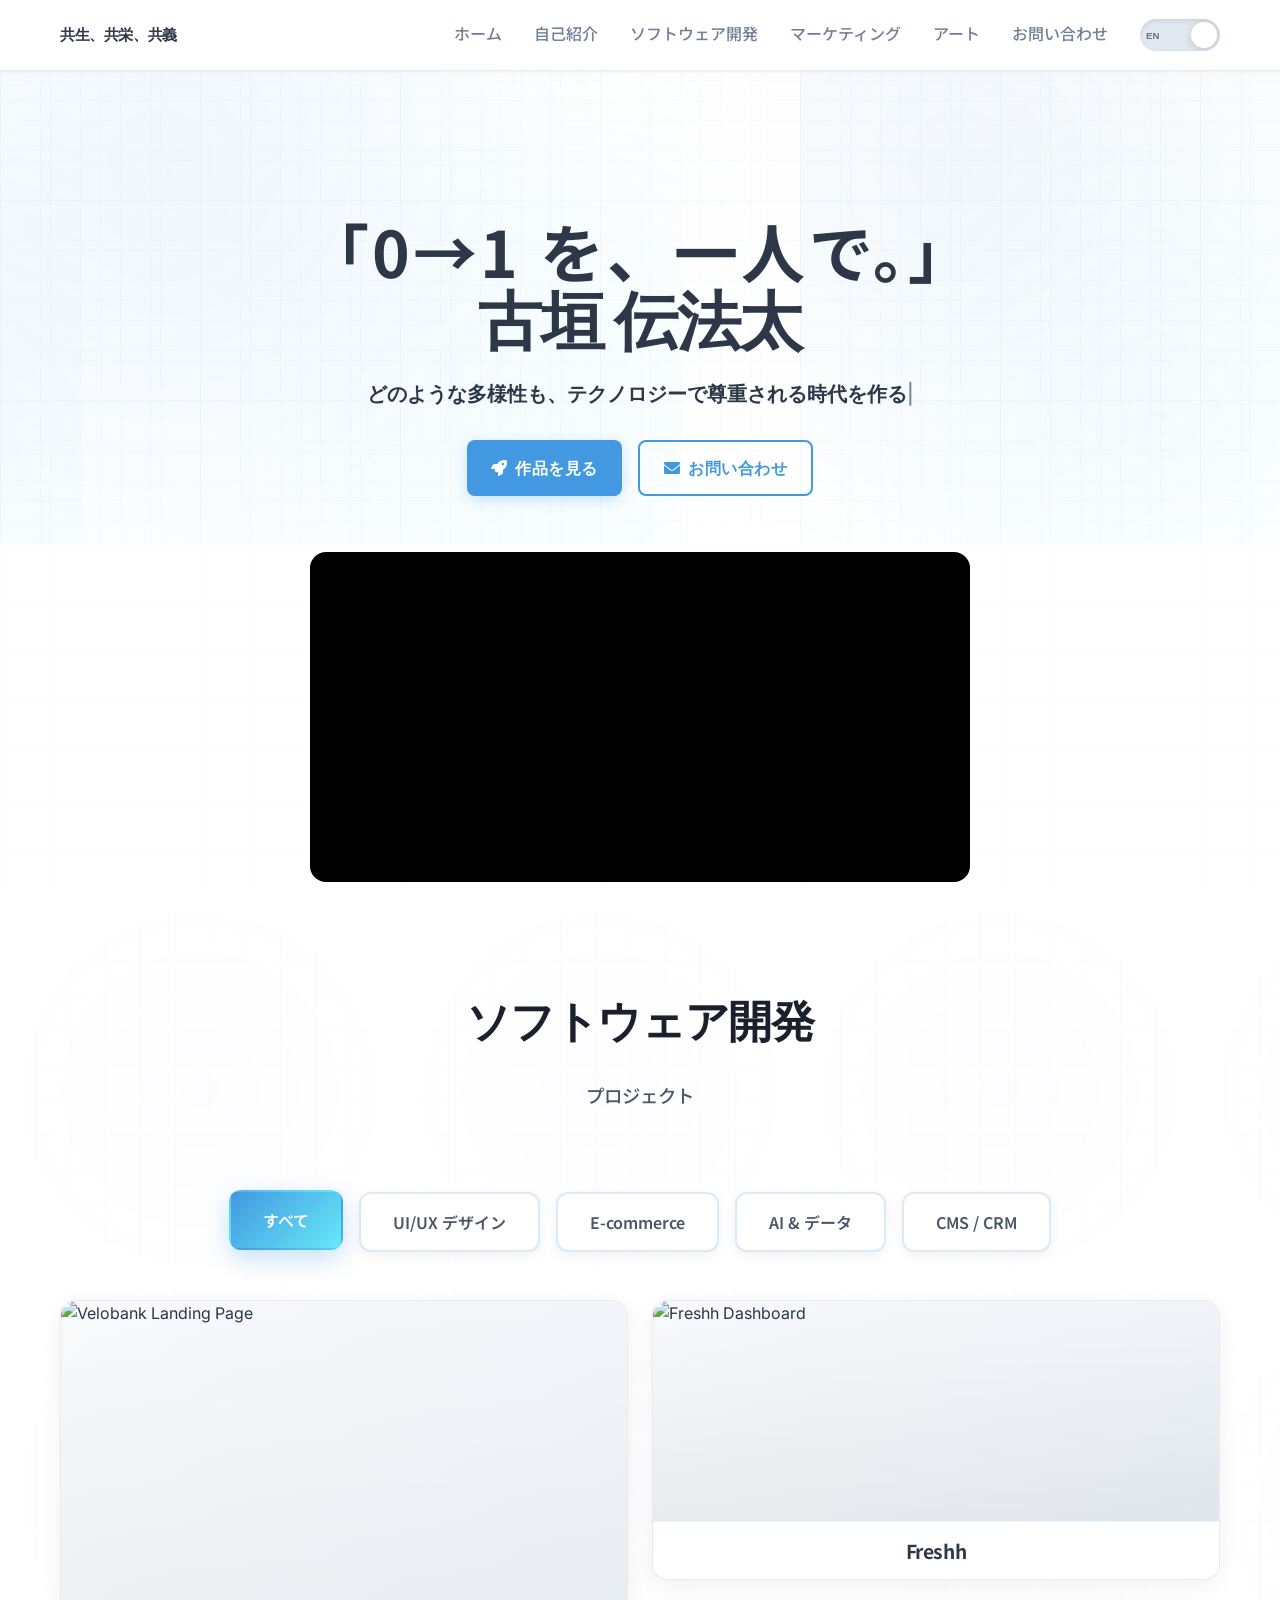
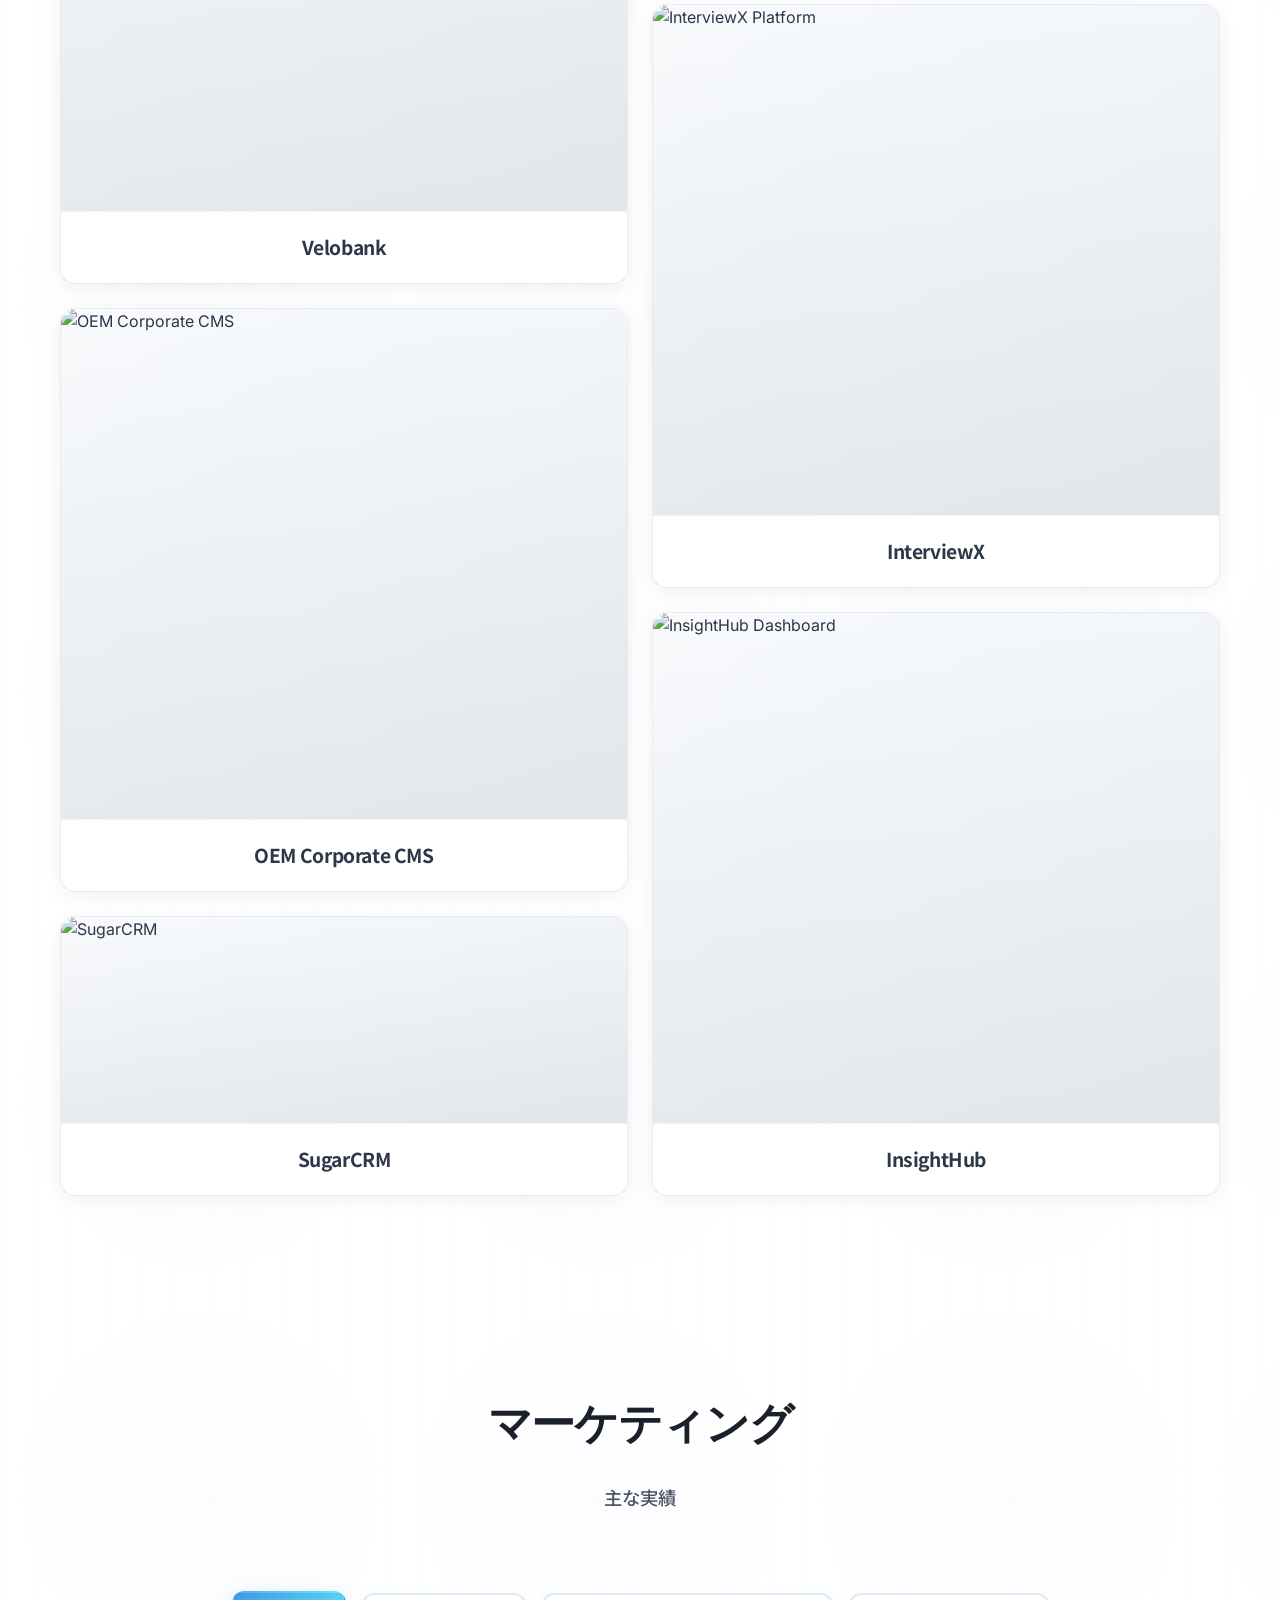
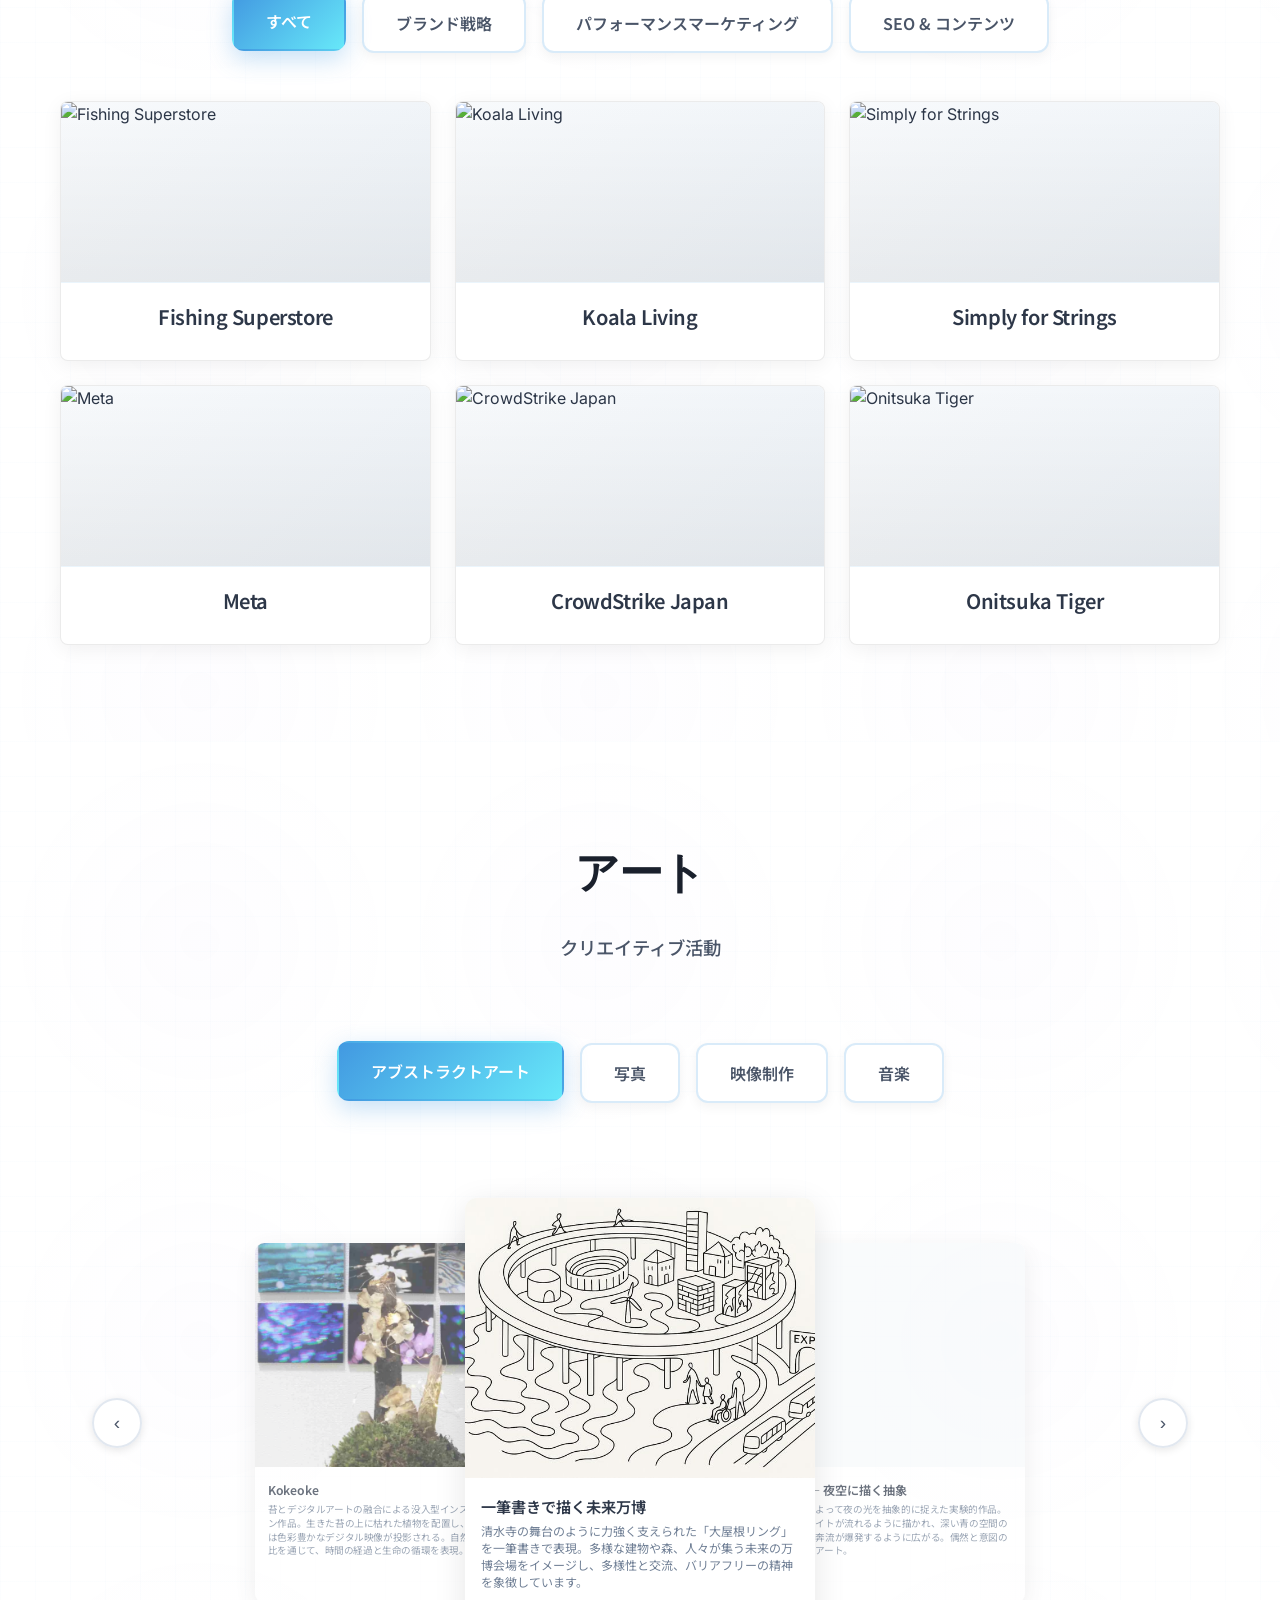
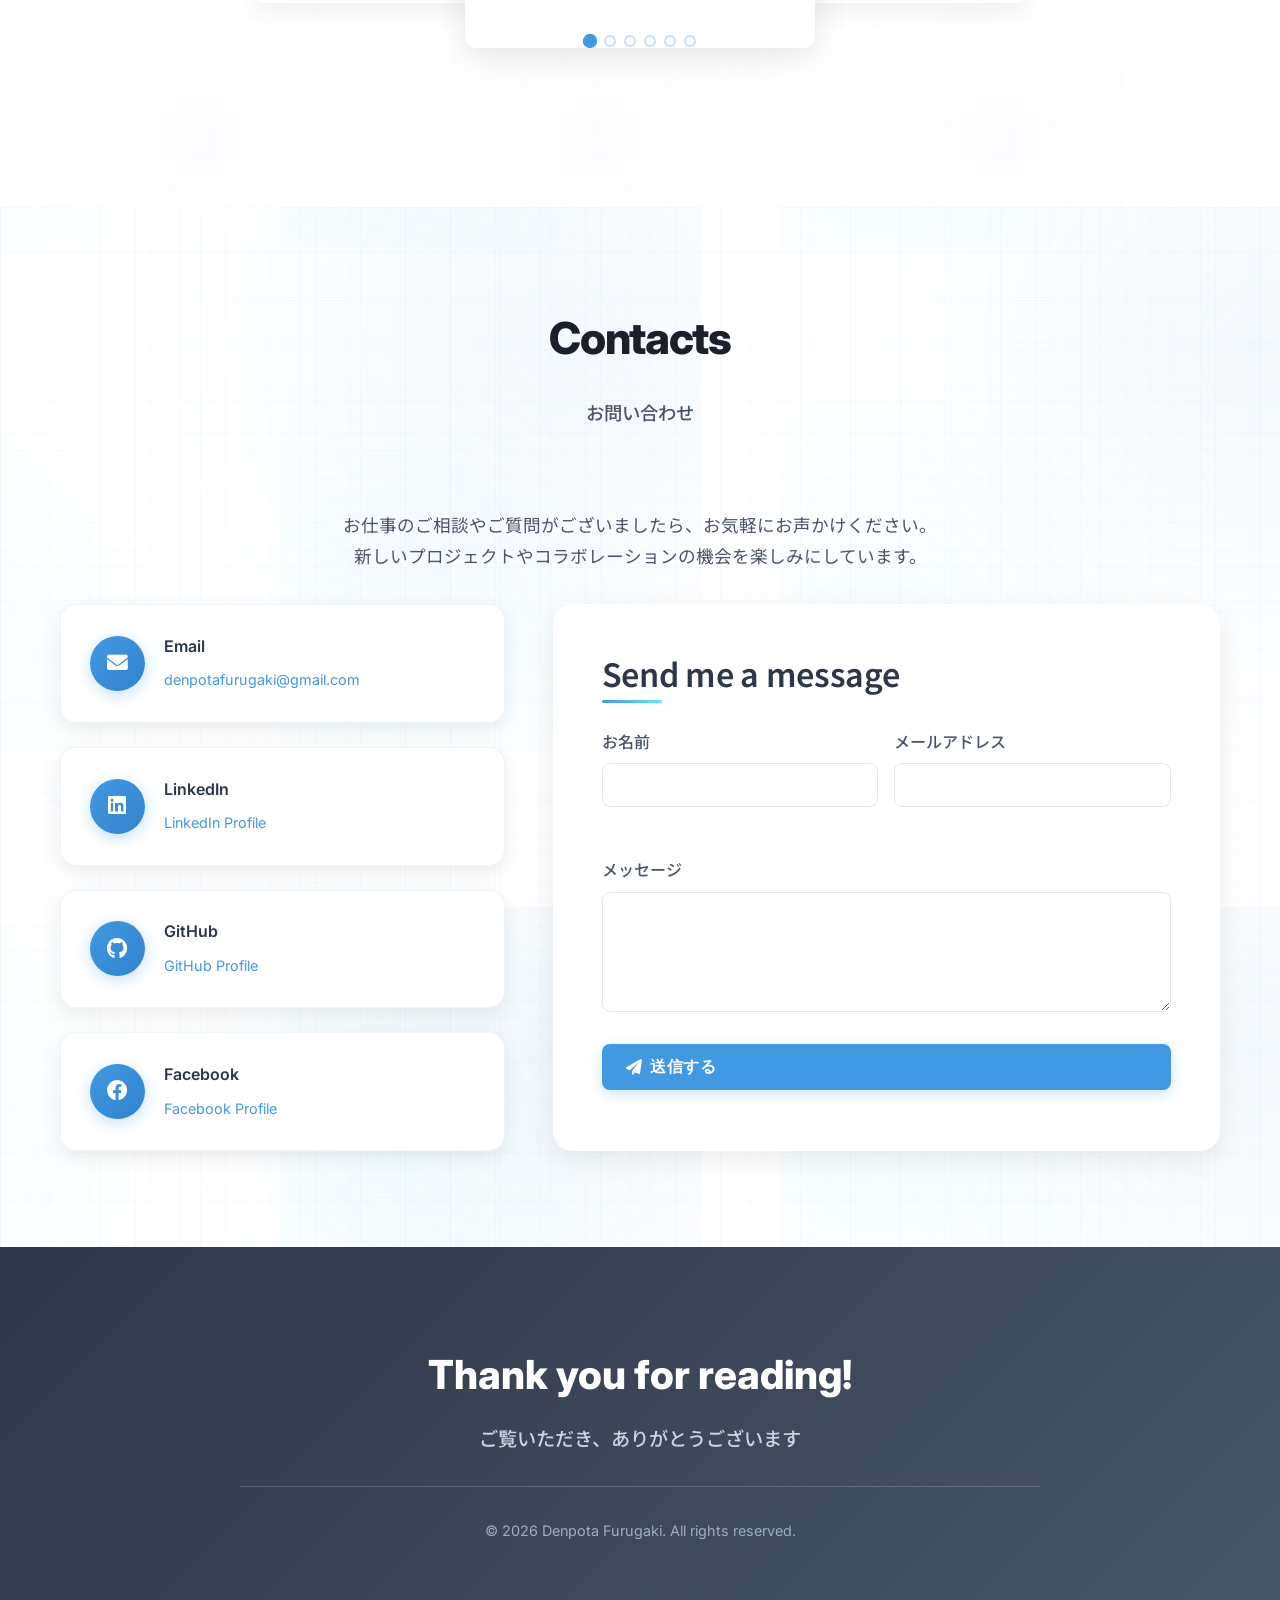
==== index.html @ f2b352a6 "Add favicon set across all pages - Add favicon_io assets (32x32, 16x16, .ico, apple-touch-icon, webm" ====
<!DOCTYPE html>
<html lang="ja">
<head>
    <meta charset="UTF-8">
    <meta name="viewport" content="width=device-width, initial-scale=1.0">
    <title>Denpota Furugaki - Digital Nature Portfolio</title>
    <meta name="description" content="テクノロジーと自然が融合する時代に、ソフトウェア開発・マーケティング・デジタルアートを横断し、人の生活に自然に溶け込むものづくりを追求するクリエイター。">

    <!-- Favicon -->
    <link rel="icon" type="image/png" sizes="32x32" href="File/favicon_io/favicon-32x32.png">
    <link rel="icon" type="image/png" sizes="16x16" href="File/favicon_io/favicon-16x16.png">
    <link rel="shortcut icon" href="File/favicon_io/favicon.ico">
    <link rel="apple-touch-icon" sizes="180x180" href="File/favicon_io/apple-touch-icon.png">
    <link rel="manifest" href="File/favicon_io/site.webmanifest">

    <!-- Fonts -->
    <link href="https://fonts.googleapis.com/css2?family=Orbitron:wght@400;700;900&family=Exo+2:wght@300;400;600;700&family=DotGothic16&family=Kosugi+Maru&family=Inter:wght@300;400;500;600;700;800&family=Noto+Sans+JP:wght@300;400;500;600;700&display=swap" rel="stylesheet">
    
    <!-- Font Awesome -->
    <link rel="stylesheet" href="https://cdnjs.cloudflare.com/ajax/libs/font-awesome/6.0.0/css/all.min.css">
    
    <!-- Styles -->
    <link rel="stylesheet" href="styles.css">
</head>
<body>
    <!-- Navigation -->
    <nav class="navbar">
        <div class="nav-container">
            <div class="nav-logo">
                <a href="#home" style="text-decoration: none; color: inherit;">
                <h2 data-ja="共生、共栄、共義" data-en="Coexistence<br>Coprosperity<br>Co-righteousness">共生、共栄、共義</h2>
                </a>
            </div>
            <div class="nav-menu" id="nav-menu">
                <a href="#home" class="nav-link active" data-ja="ホーム" data-en="Home">Home</a>
                <a href="about.html" class="nav-link" data-ja="自己紹介" data-en="About">About</a>
                <a href="#software-development" class="nav-link" data-ja="ソフトウェア開発" data-en="Software Development">Software Development</a>
                <a href="#marketing" class="nav-link" data-ja="マーケティング" data-en="Marketing">Marketing</a>
                <a href="#art" class="nav-link" data-ja="アート" data-en="Art">Art</a>
                <a href="#contact" class="nav-link" data-ja="お問い合わせ" data-en="Contact">Contact</a>
                <button id="lang-toggle" class="lang-btn japanese" title="Switch Language / 言語を切り替え">
                    <span class="lang-label en">EN</span>
                    <span class="lang-label jp">JP</span>
                </button>
            </div>
            <div class="nav-toggle" id="nav-toggle">
                <span class="bar"></span>
                <span class="bar"></span>
                <span class="bar"></span>
            </div>
        </div>
    </nav>

    <!-- Hero Section -->
    <section id="home" class="hero">
        <div class="hero-content">
            <div class="hero-text">
                <h1 class="hero-title">
                    <span class="title-line" data-ja="「0→1 を、一人で。」" data-en="From Zero to One, Solo.">From Zero to One, Solo.</span>
                    <span class="title-line" data-ja="古垣 伝法太" data-en="Denpota Furugaki">Denpota Furugaki</span>
                </h1>
                <p class="hero-subtitle">
                    <span class="typing-text" id="typing-text"></span>
                    <span class="cursor">|</span>
                </p>
                <div class="hero-buttons">
                    <a href="#software-development" class="btn btn-primary">
                        <i class="fas fa-rocket"></i>
                        <span data-ja="作品を見る" data-en="View My Work">View My Work</span>
                    </a>
                    <a href="#contact" class="btn btn-secondary">
                        <i class="fas fa-envelope"></i>
                        <span data-ja="お問い合わせ" data-en="Get In Touch">Get In Touch</span>
                    </a>
                </div>
            </div>
        </div>
    </section>

<!-- Video Section -->
    <section class="video-showcase hero-video">
        <div class="container">
            <video class="showcase-video" autoplay muted loop playsinline>
                <source src="videos/Weekly%20Denpota%20OP%201.mp4" type="video/mp4">
                お使いのブラウザは動画をサポートしていません。
            </video>
        </div>
    </section>
    
    <!-- My Works Section -->
    <section id="software-development" class="work">
        <div class="container">
            <div class="section-header">
                <h2 class="section-title" data-ja="ソフトウェア開発" data-en="Software Development">Software Development</h2>
                <p class="section-subtitle japanese-subtitle" data-ja="プロジェクト" data-en="">プロジェクト</p>
            </div>
            
            <!-- Works Tab Navigation -->
            <div class="works-tab-navigation">
                <button class="works-tab-btn active" onclick="showWorksTab('sw-all')">
                    <span data-ja="すべて" data-en="All">すべて</span>
                </button>
                <button class="works-tab-btn" onclick="showWorksTab('sw-uiux')">
                    <span data-ja="UI/UX デザイン" data-en="UI/UX Design">UI/UX デザイン</span>
                </button>
                <button class="works-tab-btn" onclick="showWorksTab('sw-ecommerce')">
                    <span data-ja="E-commerce" data-en="E-commerce">E-commerce</span>
                </button>
                <button class="works-tab-btn" onclick="showWorksTab('sw-ai-data')">
                    <span data-ja="AI & データ" data-en="AI & Data">AI & データ</span>
                </button>
                <button class="works-tab-btn" onclick="showWorksTab('sw-cms-crm')">
                    <span data-ja="CMS / CRM" data-en="CMS / CRM">CMS / CRM</span>
                </button>
            </div>

            <!-- All Tab -->
            <div class="works-tab-content active" id="sw-all-tab">
                <div class="works-grid">
                    <div class="work-item" onclick="openModal('modal1')">
                        <div class="work-image">
                            <img src="images/projects/aiengine/velobank.webp" alt="Velobank Landing Page">
                            <div class="work-category">UI/UX Design</div>
                        </div>
                        <div class="work-title">Velobank</div>
                    </div>
                    <div class="work-item" onclick="openModal('modal2')">
                        <div class="work-image">
                            <img src="images/projects/freshh/freshh-1.webp" alt="Freshh Dashboard">
                            <div class="work-category">E-commerce</div>
                        </div>
                        <div class="work-title">Freshh</div>
                    </div>
                    <div class="work-item" onclick="openModal('modal3')">
                        <div class="work-image">
                            <img src="images/profile/portfolio-01.webp" alt="InterviewX Platform">
                            <div class="work-category">AI Platform</div>
                        </div>
                        <div class="work-title">InterviewX</div>
                    </div>
                    <div class="work-item" onclick="openModal('modal4')">
                        <div class="work-image">
                            <img src="images/projects/insighthub/insighthub-1.webp" alt="InsightHub Dashboard">
                            <div class="work-category">Analytics</div>
                        </div>
                        <div class="work-title">InsightHub</div>
                    </div>
                    <div class="work-item" onclick="openModal('modal5')">
                        <div class="work-image">
                            <img src="images/projects/oem/oem1.webp" alt="OEM Corporate CMS">
                            <div class="work-category">CMS</div>
                        </div>
                        <div class="work-title">OEM Corporate CMS</div>
                    </div>
                    <div class="work-item" onclick="openModal('modal6')">
                        <div class="work-image">
                            <img src="images/Sugarcrm1.webp" alt="SugarCRM">
                            <div class="work-category">CRM</div>
                        </div>
                        <div class="work-title">SugarCRM</div>
                    </div>
                </div>
            </div>

            <!-- UI/UX Design Tab -->
            <div class="works-tab-content" id="sw-uiux-tab">
                <div class="works-grid">
                    <div class="work-item" onclick="openModal('modal1')">
                        <div class="work-image">
                            <img src="images/projects/aiengine/velobank.webp" alt="Velobank Landing Page">
                            <div class="work-category">UI/UX Design</div>
                        </div>
                        <div class="work-title">Velobank</div>
                    </div>
                </div>
            </div>

            <!-- E-commerce Tab -->
            <div class="works-tab-content" id="sw-ecommerce-tab">
                <div class="works-grid">
                    <div class="work-item" onclick="openModal('modal2')">
                        <div class="work-image">
                            <img src="images/projects/freshh/freshh-1.webp" alt="Freshh Dashboard">
                            <div class="work-category">E-commerce</div>
                        </div>
                        <div class="work-title">Freshh</div>
                    </div>
                </div>
            </div>

            <!-- AI & Data Tab -->
            <div class="works-tab-content" id="sw-ai-data-tab">
                <div class="works-grid">
                    <div class="work-item" onclick="openModal('modal3')">
                        <div class="work-image">
                            <img src="images/profile/portfolio-01.webp" alt="InterviewX Platform">
                            <div class="work-category">AI Platform</div>
                        </div>
                        <div class="work-title">InterviewX</div>
                    </div>
                    <div class="work-item" onclick="openModal('modal4')">
                        <div class="work-image">
                            <img src="images/projects/insighthub/insighthub-1.webp" alt="InsightHub Dashboard">
                            <div class="work-category">Analytics</div>
                        </div>
                        <div class="work-title">InsightHub</div>
                    </div>
                </div>
            </div>

            <!-- CMS / CRM Tab -->
            <div class="works-tab-content" id="sw-cms-crm-tab">
                <div class="works-grid">
                    <div class="work-item" onclick="openModal('modal5')">
                        <div class="work-image">
                            <img src="images/projects/oem/oem1.webp" alt="OEM Corporate CMS">
                            <div class="work-category">CMS</div>
                        </div>
                        <div class="work-title">OEM Corporate CMS</div>
                    </div>
                    <div class="work-item" onclick="openModal('modal6')">
                        <div class="work-image">
                            <img src="images/Sugarcrm1.webp" alt="SugarCRM">
                            <div class="work-category">CRM</div>
                        </div>
                        <div class="work-title">SugarCRM</div>
                    </div>
                </div>
            </div>

        </div>
    </section>

    <!-- Marketing Section -->
    <section id="marketing" class="work">
        <div class="container">
            <div class="section-header">
                <h2 class="section-title" data-ja="マーケティング" data-en="Marketing">Marketing</h2>
                <p class="section-subtitle japanese-subtitle" data-ja="主な実績" data-en="Achievements">主な実績</p>
            </div>
                
                <!-- Case Studies Tab Navigation -->
                <div class="case-studies-tab-navigation">
                    <button class="case-study-tab-btn active" onclick="showCaseStudyTab('all')">
                        <span data-ja="すべて" data-en="All">すべて</span>
                    </button>
                    <button class="case-study-tab-btn" onclick="showCaseStudyTab('brand-strategy')">
                        <span data-ja="ブランド戦略" data-en="Brand Strategy">ブランド戦略</span>
                    </button>
                    <button class="case-study-tab-btn" onclick="showCaseStudyTab('performance-marketing')">
                        <span data-ja="パフォーマンスマーケティング" data-en="Performance Marketing">パフォーマンスマーケティング</span>
                    </button>
                    <button class="case-study-tab-btn" onclick="showCaseStudyTab('seo-content')">
                        <span data-ja="SEO & コンテンツ" data-en="SEO & Content">SEO & コンテンツ</span>
                    </button>
                        </div>
                
                <!-- All Tab -->
                <div class="case-study-tab-content active" id="all-tab">
                    <div class="case-studies-grid">

                        <!-- Fishing Superstore -->
                        <div class="case-study-item fishing-case" onclick="openModal('caseStudyModal5')">
                            <div class="case-study-image">
                                <img src="images/brands/fishstore/fishingsuperstore.webp" alt="Fishing Superstore">
                                <div class="case-study-category">SEO</div>
                            </div>
                            <div class="case-study-title">Fishing Superstore</div>
                        </div>
                        
                        
                        <!-- Koala Living -->
                        <div class="case-study-item koala-case" onclick="openModal('caseStudyModal4')">
                            <div class="case-study-image">
                                <img src="images/brands/koalaliving/koalaliving.jpeg" alt="Koala Living">
                                <div class="case-study-category">Omnichannel Marketing</div>
                            </div>
                            <div class="case-study-title">Koala Living</div>
                        </div>
                        
                        <!-- Simply for Strings -->
                        <div class="case-study-item simply-case" onclick="openModal('caseStudyModal6')">
                            <div class="case-study-image">
                                <img src="images/brands/simplyforstrings/simplyforstrings.webp" alt="Simply for Strings">
                                <div class="case-study-category">Email Marketing</div>
                            </div>
                            <div class="case-study-title">Simply for Strings</div>
                        </div>

                        <!-- Meta -->
                        <div class="case-study-item meta-case" onclick="openModal('caseStudyModal7')">
                            <div class="case-study-image">
                                <img src="images/brands/meta/meta_optimized.jpg" alt="Meta">
                                <div class="case-study-category">Performance Marketing</div>
                            </div>
                            <div class="case-study-title">Meta</div>
                        </div>

                        <!-- CrowdStrike Japan -->
                        <div class="case-study-item crowdstrike-case" onclick="openModal('caseStudyModal8')">
                            <div class="case-study-image">
                                <img src="images/brands/crowdstrike/crowdstrike.png" alt="CrowdStrike Japan">
                                <div class="case-study-category">Cybersecurity</div>
                            </div>
                            <div class="case-study-title">CrowdStrike Japan</div>
                        </div>

                        <!-- Onitsuka Tiger -->
                        <div class="case-study-item onitsuka-case" onclick="openModal('caseStudyModal9')">
                            <div class="case-study-image">
                                <img src="images/brands/onitsuka/onitsuka.png" alt="Onitsuka Tiger">
                                <div class="case-study-category">Global Marketing</div>
                            </div>
                            <div class="case-study-title">Onitsuka Tiger</div>
                        </div>
                            </div>
                        </div>

                <!-- Brand Strategy Tab -->
                <div class="case-study-tab-content" id="brand-strategy-tab">
                    <div class="case-studies-grid">
                        <!-- Meta -->
                        <div class="case-study-item meta-case" onclick="openModal('caseStudyModal7')">
                            <div class="case-study-image">
                                <img src="images/brands/meta/meta_optimized.jpg" alt="Meta">
                                <div class="case-study-category">Performance Marketing</div>
                            </div>
                            <div class="case-study-title">Meta</div>
                        </div>

                        <!-- CrowdStrike Japan -->
                        <div class="case-study-item crowdstrike-case" onclick="openModal('caseStudyModal8')">
                            <div class="case-study-image">
                                <img src="images/brands/crowdstrike/crowdstrike.png" alt="CrowdStrike Japan">
                                <div class="case-study-category">Cybersecurity</div>
                            </div>
                            <div class="case-study-title">CrowdStrike Japan</div>
                        </div>
                    </div>
                </div>
                
                <!-- Performance Marketing Tab -->
                <div class="case-study-tab-content" id="performance-marketing-tab">
                    <div class="case-studies-grid">
                        <!-- Onitsuka Tiger -->
                        <div class="case-study-item onitsuka-case" onclick="openModal('caseStudyModal9')">
                            <div class="case-study-image">
                                <img src="images/brands/onitsuka/onitsuka.png" alt="Onitsuka Tiger">
                                <div class="case-study-category">Global Marketing</div>
                            </div>
                            <div class="case-study-title">Onitsuka Tiger</div>
                        </div>

                        <!-- Simply for Strings -->
                        <div class="case-study-item simply-case" onclick="openModal('caseStudyModal6')">
                            <div class="case-study-image">
                                <img src="images/brands/simplyforstrings/simplyforstrings.webp" alt="Simply for Strings">
                                <div class="case-study-category">Email Marketing</div>
                            </div>
                            <div class="case-study-title">Simply for Strings</div>
                        </div>
                    </div>
                </div>

                <!-- SEO & Content Tab -->
                <div class="case-study-tab-content" id="seo-content-tab">
                    <div class="case-studies-grid">
                        <!-- Fishing Superstore -->
                        <div class="case-study-item fishing-case" onclick="openModal('caseStudyModal5')">
                            <div class="case-study-image">
                                <img src="images/brands/fishstore/fishingsuperstore.webp" alt="Fishing Superstore">
                                <div class="case-study-category">SEO</div>
                            </div>
                            <div class="case-study-title">Fishing Superstore</div>
                        </div>
                        
                        <!-- Koala Living -->
                        <div class="case-study-item koala-case" onclick="openModal('caseStudyModal4')">
                            <div class="case-study-image">
                                <img src="images/brands/koalaliving/koalaliving.jpeg" alt="Koala Living">
                                <div class="case-study-category">Omnichannel Marketing</div>
                            </div>
                            <div class="case-study-title">Koala Living</div>
                        </div>

                    </div>
                </div>
        </div>
    </section>

    <!-- Art Section -->
    <section id="art" class="work">
        <div class="container">
            <div class="section-header">
                <h2 class="section-title" data-ja="アート" data-en="Art">Art</h2>
                <p class="section-subtitle japanese-subtitle" data-ja="クリエイティブ活動" data-en="">クリエイティブ活動</p>
            </div>
            
            <!-- Art Tab Navigation -->
            <div class="works-tab-navigation">
                <button class="works-tab-btn active" onclick="showArtTab('art-digital')">
                    <span data-ja="アブストラクトアート" data-en="Abstract Art">Abstract Art</span>
                </button>
                <button class="works-tab-btn" onclick="showArtTab('art-photography')">
                    <span data-ja="写真" data-en="Photography">Photography</span>
                </button>
                <button class="works-tab-btn" onclick="showArtTab('art-video')">
                    <span data-ja="映像制作" data-en="Video Production">Video Production</span>
                </button>
                <button class="works-tab-btn" onclick="showArtTab('art-music')">
                    <span data-ja="音楽" data-en="Music">Music</span>
                </button>
            </div>

            <!-- Digital Art Tab -->
            <div class="art-tab-content active" id="art-digital-tab">
                <div class="digital-art-carousel-wrapper">
                    <div class="digital-art-carousel-container">
                        <div class="digital-art-carousel-track">
                            <div class="digital-art-slide left">
                                <div class="art-image">
                                    <img src="images/abstract_art/denpota-art4.jpg" alt="Kokeoke">
                                </div>
                                <div class="art-content">
                                    <h4 class="art-title" data-ja="Kokeoke" data-en="Kokeoke">Kokeoke</h4>
                                    <p class="art-text" data-ja="苔とデジタルアートの融合による没入型インスタレーション作品。生きた苔の上に枯れた植物を配置し、その背後には色彩豊かなデジタル映像が投影される。自然と技術の対比を通じて、時間の経過と生命の循環を表現。" data-en="An immersive installation merging living moss with digital art. Dried plants rest on a moss bed while vibrant digital projections play behind, expressing the contrast between nature and technology, and the cycle of life and time.">苔とデジタルアートの融合による没入型インスタレーション作品。生きた苔の上に枯れた植物を配置し、その背後には色彩豊かなデジタル映像が投影される。自然と技術の対比を通じて、時間の経過と生命の循環を表現。</p>
                                </div>
                            </div>
                            <div class="digital-art-slide center">
                                <div class="art-image">
                                    <img src="images/abstract_art/denpota-art2.jpg" alt="一筆書きで描く未来万博">
                                </div>
                                <div class="art-content">
                                    <h4 class="art-title" data-ja="一筆書きで描く未来万博" data-en="One Line, One World">一筆書きで描く未来万博</h4>
                                    <p class="art-text" data-ja="清水寺の舞台のように力強く支えられた「大屋根リング」を一筆書きで表現。多様な建物や森、人々が集う未来の万博会場をイメージし、多様性と交流、バリアフリーの精神を象徴しています。" data-en="The Grand Roof Ring is drawn in a single continuous stroke, supported like Kiyomizu Temple's stage. Diverse buildings, greenery, and people gather in this future Expo site — embodying diversity, connection, and inclusivity.">清水寺の舞台のように力強く支えられた「大屋根リング」を一筆書きで表現。多様な建物や森、人々が集う未来の万博会場をイメージし、多様性と交流、バリアフリーの精神を象徴しています。</p>
                                </div>
                            </div>
                            <div class="digital-art-slide right">
                                <div class="art-image">
                                    <img src="images/abstract_art/IMG_0107.JPG" alt="光の軌跡">
                                </div>
                                <div class="art-content">
                                    <h4 class="art-title" data-ja="光の軌跡 ― 夜空に描く抽象" data-en="Trails of Light — Abstractions in the Night Sky">光の軌跡 ― 夜空に描く抽象</h4>
                                    <p class="art-text" data-ja="長時間露光によって夜の光を抽象的に捉えた実験的作品。街灯や車のライトが流れるように描かれ、深い青の空間の中で白い光の奔流が爆発するように広がる。偶然と意図の間に生まれるアート。" data-en="An experimental long-exposure work that captures night light abstractly. Streetlights and car headlights flow like brushstrokes, with torrents of white light bursting across a deep blue void — art born between chance and intention.">長時間露光によって夜の光を抽象的に捉えた実験的作品。街灯や車のライトが流れるように描かれ、深い青の空間の中で白い光の奔流が爆発するように広がる。偶然と意図の間に生まれるアート。</p>
                                </div>
                            </div>
                            <div class="digital-art-slide hidden">
                                <div class="art-image">
                                    <img src="images/abstract_art/IMG_9225.JPG" alt="紫の水面">
                                </div>
                                <div class="art-content">
                                    <h4 class="art-title" data-ja="紫の水面 ― 光と水の対話" data-en="Purple Waters — A Dialogue of Light and Water">紫の水面 ― 光と水の対話</h4>
                                    <p class="art-text" data-ja="紫色に染まった水面の光の反射を捉えた抽象作品。水の揺らぎが作り出す自然なパターンと幻想的な色彩が、現実と夢の境界を曖昧にする。" data-en="An abstract work capturing light reflections on water tinted in purple. Natural patterns from the water's ripples blend with fantastical colors, blurring the boundary between reality and dream.">紫色に染まった水面の光の反射を捉えた抽象作品。水の揺らぎが作り出す自然なパターンと幻想的な色彩が、現実と夢の境界を曖昧にする。</p>
                                </div>
                            </div>
                            <div class="digital-art-slide hidden">
                                <div class="art-image">
                                    <img src="images/abstract_art/IMG_0300.JPG" alt="抽象作品">
                                </div>
                                <div class="art-content">
                                    <h4 class="art-title" data-ja="光の粒子 ― 春のざわめき" data-en="Particles of Light — Whispers of Spring">光の粒子 ― 春のざわめき</h4>
                                    <p class="art-text" data-ja="緑・青・黄の光の玉が空間に舞う抽象作品。焦点を外したレンズが捉えた光の粒子は、春の息吹のような生命感と、見る者の記憶の奥にある景色を呼び起こす。" data-en="An abstract work where orbs of green, blue, and yellow light dance through space. Particles caught by an out-of-focus lens evoke the breath of spring and stir landscapes buried deep within the viewer's memory.">緑・青・黄の光の玉が空間に舞う抽象作品。焦点を外したレンズが捉えた光の粒子は、春の息吹のような生命感と、見る者の記憶の奥にある景色を呼び起こす。</p>
                                </div>
                            </div>
                            <div class="digital-art-slide hidden">
                                <div class="art-image">
                                    <img src="images/abstract_art/IMG_0857.JPG" alt="抽象作品">
                                </div>
                                <div class="art-content">
                                    <h4 class="art-title" data-ja="桜の渦 ― 儚さの記憶" data-en="Cherry Vortex — Memory of Ephemerality">桜の渦 ― 儚さの記憶</h4>
                                    <p class="art-text" data-ja="ピンクの色彩が渦を巻くように溶け合う抽象作品。ぼかしの中で形を失った桜は、儚く美しい春の一瞬と、過ぎ去る時間の余韻を映し出す。" data-en="An abstract work where pink hues melt into a swirling vortex. Cherry blossoms, dissolved within the blur, reflect the fleeting beauty of spring and the lingering trace of time as it passes.">ピンクの色彩が渦を巻くように溶け合う抽象作品。ぼかしの中で形を失った桜は、儚く美しい春の一瞬と、過ぎ去る時間の余韻を映し出す。</p>
                                </div>
                            </div>
                        </div>
                        <button class="digital-art-prev" onclick="moveDigitalArtCarousel(-1)">
                            <span>‹</span>
                        </button>
                        <button class="digital-art-next" onclick="moveDigitalArtCarousel(1)">
                            <span>›</span>
                        </button>
                        <div class="digital-art-dots">
                            <span class="digital-art-dot active" onclick="currentDigitalArtSlide(0)"></span>
                            <span class="digital-art-dot" onclick="currentDigitalArtSlide(1)"></span>
                            <span class="digital-art-dot" onclick="currentDigitalArtSlide(2)"></span>
                            <span class="digital-art-dot" onclick="currentDigitalArtSlide(3)"></span>
                            <span class="digital-art-dot" onclick="currentDigitalArtSlide(4)"></span>
                            <span class="digital-art-dot" onclick="currentDigitalArtSlide(5)"></span>
                        </div>
                    </div>
                </div>
            </div>

            <!-- Photography Tab -->
            <div class="art-tab-content" id="art-photography-tab">
                <div class="digital-art-carousel-wrapper">
                    <div class="digital-art-carousel-container photo-carousel">
                        <div class="digital-art-carousel-track">
                            <div class="digital-art-slide left">
                                <div class="art-image">
                                    <img src="images/photography/IMG_0034.JPG" alt="無垢なまなざし">
                                </div>
                                <div class="art-content">
                                    <h4 class="art-title" data-ja="無垢なまなざし" data-en="Innocent Gaze">無垢なまなざし</h4>
                                    <p class="art-text" data-ja="リボンを付けた幼い少女の純粋な表情を捉えたポートレート。柔らかな自然光が生み出す温かみのあるトーンが、子どもの無邪気さと好奇心を引き立てる。" data-en="A portrait capturing the pure expression of a young girl with a ribbon. The warm tones created by soft natural light accentuate the child's innocence and curiosity.">リボンを付けた幼い少女の純粋な表情を捉えたポートレート。柔らかな自然光が生み出す温かみのあるトーンが、子どもの無邪気さと好奇心を引き立てる。</p>
                                </div>
                            </div>
                            <div class="digital-art-slide center">
                                <div class="art-image">
                                    <img src="images/photography/IMG_0090.JPG" alt="夕陽に想う">
                                </div>
                                <div class="art-content">
                                    <h4 class="art-title" data-ja="夕陽に想う" data-en="Thoughts in the Golden Hour">夕陽に想う</h4>
                                    <p class="art-text" data-ja="黄金色の逆光に包まれた少女の横顔。三つ編みの髪が夕陽に照らされ、物思いにふけるその静かな表情が、一日の終わりの穏やかな感情を映し出す。" data-en="A girl's profile bathed in golden backlight. Her braided hair catches the sunset glow, and her quiet, contemplative expression reflects the gentle emotions at the close of the day.">黄金色の逆光に包まれた少女の横顔。三つ編みの髪が夕陽に照らされ、物思いにふけるその静かな表情が、一日の終わりの穏やかな感情を映し出す。</p>
                                </div>
                            </div>
                            <div class="digital-art-slide right">
                                <div class="art-image">
                                    <img src="images/photography/IMG_0200.JPG" alt="Photography">
                                </div>
                                <div class="art-content">
                                    <h4 class="art-title" data-ja="日常の一片" data-en="A Slice of Everyday">日常の一片</h4>
                                    <p class="art-text" data-ja="さりげない瞬間に宿る美しさを切り取ったポートレート作品。" data-en="A portrait capturing the beauty hidden within an unassuming moment.">さりげない瞬間に宿る美しさを切り取ったポートレート作品。</p>
                                </div>
                            </div>
                            <div class="digital-art-slide hidden">
                                <div class="art-image">
                                    <img src="images/photography/IMG_0133.JPG" alt="遊びの瞬間">
                                </div>
                                <div class="art-content">
                                    <h4 class="art-title" data-ja="遊びの瞬間" data-en="A Moment of Play">遊びの瞬間</h4>
                                    <p class="art-text" data-ja="縄跳びで遊ぶ少女を捉えた一枚。緑の背景に映えるモノトーンの衣装と、真剣な眼差しのコントラストが、子どもの無限のエネルギーと集中力を表現している。" data-en="A shot capturing a girl playing jump rope. The contrast between her monochrome outfit against the green backdrop and her focused gaze expresses the boundless energy and concentration of childhood.">縄跳びで遊ぶ少女を捉えた一枚。緑の背景に映えるモノトーンの衣装と、真剣な眼差しのコントラストが、子どもの無限のエネルギーと集中力を表現している。</p>
                                </div>
                            </div>
                            <div class="digital-art-slide hidden">
                                <div class="art-image">
                                    <img src="images/photography/IMG_2616.JPG" alt="祭りの子">
                                </div>
                                <div class="art-content">
                                    <h4 class="art-title" data-ja="祭りの子" data-en="Child at the Festival">祭りの子</h4>
                                    <p class="art-text" data-ja="神社の祭りの賑わいの中、赤い柱に手を伸ばす幼い少女。色鮮やかな背景のボケ味が祭りの華やかさを映し出し、少女の真剣な表情が日本の伝統文化との出会いの瞬間を切り取っている。" data-en="A young girl reaching toward a red shrine pillar amidst the bustle of a festival. The vivid bokeh reflects the festivity's vibrancy, while her earnest expression captures the moment of encountering Japanese traditional culture.">神社の祭りの賑わいの中、赤い柱に手を伸ばす幼い少女。色鮮やかな背景のボケ味が祭りの華やかさを映し出し、少女の真剣な表情が日本の伝統文化との出会いの瞬間を切り取っている。</p>
                                </div>
                            </div>
                            <div class="digital-art-slide hidden">
                                <div class="art-image">
                                    <img src="images/photography/IMG_2685.JPG" alt="神社の微笑み">
                                </div>
                                <div class="art-content">
                                    <h4 class="art-title" data-ja="神社の微笑み" data-en="Smile at the Shrine">神社の微笑み</h4>
                                    <p class="art-text" data-ja="神社の境内で振り返る女性の自然な笑顔。白い着物と提灯のぼかしが調和し、日本の伝統的な空間の中で生まれる温かく親しみやすい一瞬を記録している。" data-en="A woman's natural smile as she turns back at a shrine. The white kimono and soft lantern bokeh harmonize, documenting a warm and approachable moment born within a traditional Japanese setting.">神社の境内で振り返る女性の自然な笑顔。白い着物と提灯のぼかしが調和し、日本の伝統的な空間の中で生まれる温かく親しみやすい一瞬を記録している。</p>
                                </div>
                            </div>
                            <div class="digital-art-slide hidden">
                                <div class="art-image">
                                    <img src="images/photography/IMG_1673.JPG" alt="Photography">
                                </div>
                                <div class="art-content">
                                    <h4 class="art-title" data-ja="静かな視線" data-en="A Quiet Gaze">静かな視線</h4>
                                    <p class="art-text" data-ja="言葉のない瞬間に込められた静けさと感情を捉えた一枚。" data-en="A single frame capturing the silence and emotion held within a wordless moment.">言葉のない瞬間に込められた静けさと感情を捉えた一枚。</p>
                                </div>
                            </div>
                            <div class="digital-art-slide hidden">
                                <div class="art-image">
                                    <img src="images/photography/IMG_9352.JPG" alt="弾ける笑顔">
                                </div>
                                <div class="art-content">
                                    <h4 class="art-title" data-ja="弾ける笑顔" data-en="Radiant Laughter">弾ける笑顔</h4>
                                    <p class="art-text" data-ja="自然体で弾けるような笑顔を見せる女性のポートレート。飾らない表情の中に溢れる温かさと親しみが、見る者にもその幸福感を伝える。" data-en="A portrait of a woman with a naturally radiant, bursting smile. The warmth and approachability overflowing from her unposed expression conveys a sense of happiness to the viewer.">自然体で弾けるような笑顔を見せる女性のポートレート。飾らない表情の中に溢れる温かさと親しみが、見る者にもその幸福感を伝える。</p>
                                </div>
                            </div>
                            <div class="digital-art-slide hidden">
                                <div class="art-image">
                                    <img src="images/photography/Jio_Sakura.JPG" alt="桜の冒険">
                                </div>
                                <div class="art-content">
                                    <h4 class="art-title" data-ja="桜の冒険" data-en="Cherry Blossom Adventure">桜の冒険</h4>
                                    <p class="art-text" data-ja="満開の桜を背景に遊具で遊ぶ少年。ピンクの花びらと赤黄色の遊具が鮮やかなコントラストを生み、春の喜びと子どもの冒険心が一枚に凝縮されている。" data-en="A boy playing on equipment against a backdrop of cherry blossoms in full bloom. The vivid contrast between pink petals and red-yellow playground structures condenses the joy of spring and a child's sense of adventure into a single frame.">満開の桜を背景に遊具で遊ぶ少年。ピンクの花びらと赤黄色の遊具が鮮やかなコントラストを生み、春の喜びと子どもの冒険心が一枚に凝縮されている。</p>
                                </div>
                            </div>
                        </div>
                        <button class="digital-art-prev" onclick="moveDigitalArtCarousel(-1)">
                            <span>‹</span>
                        </button>
                        <button class="digital-art-next" onclick="moveDigitalArtCarousel(1)">
                            <span>›</span>
                        </button>
                        <div class="digital-art-dots">
                            <span class="digital-art-dot active" onclick="currentDigitalArtSlide(0)"></span>
                            <span class="digital-art-dot" onclick="currentDigitalArtSlide(1)"></span>
                            <span class="digital-art-dot" onclick="currentDigitalArtSlide(2)"></span>
                            <span class="digital-art-dot" onclick="currentDigitalArtSlide(3)"></span>
                            <span class="digital-art-dot" onclick="currentDigitalArtSlide(4)"></span>
                            <span class="digital-art-dot" onclick="currentDigitalArtSlide(5)"></span>
                            <span class="digital-art-dot" onclick="currentDigitalArtSlide(6)"></span>
                            <span class="digital-art-dot" onclick="currentDigitalArtSlide(7)"></span>
                            <span class="digital-art-dot" onclick="currentDigitalArtSlide(8)"></span>
                        </div>
                    </div>
                </div>
            </div>

            <!-- Video Production Tab -->
            <div class="art-tab-content" id="art-video-tab">
                <div class="video-showcase">
                    <a href="https://youtu.be/qrDoANs6Ei8" class="video-link" target="_blank" rel="noopener noreferrer">
                        <div class="video-thumbnail">
                            <img src="https://img.youtube.com/vi/qrDoANs6Ei8/maxresdefault.jpg" alt="YouTube Video" class="video-thumbnail-image">
                            <div class="video-play-icon">
                                <i class="fas fa-play-circle"></i>
                            </div>
                            <div class="video-overlay">
                                <i class="fab fa-youtube"></i>
                                <span data-ja="YouTubeで視聴" data-en="Watch on YouTube">Watch on YouTube</span>
                            </div>
                        </div>
                        <div class="video-info">
                            <h4 class="video-title" data-ja="オリジナル映像作品" data-en="Original Video Work">Original Video Work</h4>
                            <p class="video-description" data-ja="自身で制作した映像作品。" data-en="An original video work I produced.">自身で制作した映像作品。</p>
                        </div>
                    </a>
                    <a href="https://www.youtube.com/watch?v=jLtZLn0FAbk" class="video-link" target="_blank" rel="noopener noreferrer">
                        <div class="video-thumbnail">
                            <img src="https://img.youtube.com/vi/jLtZLn0FAbk/maxresdefault.jpg" alt="Universal Truth" class="video-thumbnail-image">
                            <div class="video-play-icon">
                                <i class="fas fa-play-circle"></i>
                            </div>
                            <div class="video-overlay">
                                <i class="fab fa-youtube"></i>
                                <span data-ja="YouTubeで視聴" data-en="Watch on YouTube">Watch on YouTube</span>
                            </div>
                        </div>
                        <div class="video-info">
                            <h4 class="video-title" data-ja="オリジナル映像作品" data-en="Original Video Work">Original Video Work</h4>
                            <p class="video-description" data-ja="自身で制作した映像作品。" data-en="An original video work I produced.">自身で制作した映像作品。</p>
                        </div>
                    </a>
                    <a href="https://drive.google.com/file/d/1NXVXe64skOaWabsLrClWIP7_WuyibWMH/view" class="video-link" target="_blank" rel="noopener noreferrer">
                        <div class="video-thumbnail">
                            <img src="images/video.png" alt="Video Showcase" class="video-thumbnail-image">
                            <div class="video-play-icon">
                                <i class="fas fa-play-circle"></i>
                            </div>
                            <div class="video-overlay">
                                <i class="fab fa-google-drive"></i>
                                <span data-ja="Watch on Google Drive" data-en="Watch on Google Drive">Watch on Google Drive</span>
                            </div>
                        </div>
                        <div class="video-info">
                            <h4 class="video-title" data-ja="Video Showcase" data-en="Video Showcase">Video Showcase</h4>
                            <p class="video-description" data-ja="映像制作の作品をご覧いただけます。" data-en="You can view video production works.">映像制作の作品をご覧いただけます。</p>
                        </div>
                    </a>
                </div>
            </div>

            <!-- Music Tab -->
            <div class="art-tab-content" id="art-music-tab">
                <div class="video-showcase">
                    <a href="https://www.youtube.com/watch?v=DuJtwVZLLrY" class="video-link" target="_blank" rel="noopener noreferrer">
                        <div class="video-thumbnail">
                            <img src="https://img.youtube.com/vi/DuJtwVZLLrY/maxresdefault.jpg" alt="Music" class="video-thumbnail-image">
                            <div class="video-play-icon">
                                <i class="fas fa-play-circle"></i>
                            </div>
                            <div class="video-overlay">
                                <i class="fab fa-youtube"></i>
                                <span data-ja="YouTubeで視聴" data-en="Watch on YouTube">Watch on YouTube</span>
                            </div>
                        </div>
                        <div class="video-info">
                            <h4 class="video-title" data-ja="オリジナル楽曲" data-en="Original Song">Original Song</h4>
                            <p class="video-description" data-ja="自身で制作した音楽作品。" data-en="An original music work I produced.">自身で制作した音楽作品。</p>
                        </div>
                    </a>
                    <a href="https://www.youtube.com/watch?v=18CZiUUZLDc" class="video-link" target="_blank" rel="noopener noreferrer">
                        <div class="video-thumbnail">
                            <img src="https://img.youtube.com/vi/18CZiUUZLDc/maxresdefault.jpg" alt="Music" class="video-thumbnail-image">
                            <div class="video-play-icon">
                                <i class="fas fa-play-circle"></i>
                            </div>
                            <div class="video-overlay">
                                <i class="fab fa-youtube"></i>
                                <span data-ja="YouTubeで視聴" data-en="Watch on YouTube">Watch on YouTube</span>
                            </div>
                        </div>
                        <div class="video-info">
                            <h4 class="video-title" data-ja="オリジナル楽曲" data-en="Original Song">Original Song</h4>
                            <p class="video-description" data-ja="自身で制作した音楽作品。" data-en="An original music work I produced.">自身で制作した音楽作品。</p>
                        </div>
                    </a>
                </div>
                </div>
        </div>
    </section>


    <!-- Image Lightbox -->
    <div id="image-lightbox" class="image-lightbox" onclick="closeLightbox()">
        <span class="lightbox-close">&times;</span>
        <img id="lightbox-img" class="lightbox-img" alt="" onclick="event.stopPropagation()">
        <p id="lightbox-caption" class="lightbox-caption" onclick="event.stopPropagation()"></p>
    </div>

    <!-- Contact Section -->
    <section id="contact" class="contact">
        <div class="container">
            <div class="section-header">
                <h2 class="section-title" data-ja="Contacts" data-en="Contacts">Contacts</h2>
                <p class="section-subtitle japanese-subtitle" data-ja="お問い合わせ" data-en="">お問い合わせ</p>
            </div>
            
            <div class="contact-intro">
                <p class="japanese-text" data-ja="お仕事のご相談やご質問がございましたら、お気軽にお声かけください。<br>新しいプロジェクトやコラボレーションの機会を楽しみにしています。" data-en="If you have any work inquiries or questions, please feel free to reach out.<br>I look forward to new project and collaboration opportunities.">
                    お仕事のご相談やご質問がございましたら、お気軽にお声かけください。<br>
                    新しいプロジェクトやコラボレーションの機会を楽しみにしています。
                </p>
                        </div>
            
            <div class="contact-wrapper">
                <!-- Contact Info Cards -->
                <div class="contact-cards">
                    <div class="contact-card">
                            <div class="contact-icon">
                                <i class="fas fa-envelope"></i>
                            </div>
                            <div class="contact-details">
                                <h4 data-ja="Email" data-en="Email">Email</h4>
                            <a href="mailto:denpotafurugaki@gmail.com" class="contact-link">denpotafurugaki@gmail.com</a>
                            </div>
                        </div>
                        
                    <div class="contact-card">
                            <div class="contact-icon">
                                <i class="fab fa-linkedin"></i>
                            </div>
                            <div class="contact-details">
                                <h4 data-ja="LinkedIn" data-en="LinkedIn">LinkedIn</h4>
                            <a href="https://www.linkedin.com/in/denpota-furugaki-26a395186/" target="_blank" class="contact-link">LinkedIn Profile</a>
                            </div>
                        </div>
                        
                    <div class="contact-card">
                            <div class="contact-icon">
                                <i class="fab fa-github"></i>
                            </div>
                            <div class="contact-details">
                                <h4 data-ja="GitHub" data-en="GitHub">GitHub</h4>
                            <a href="https://github.com/Denpota-Jacob-Furugaki" target="_blank" class="contact-link">GitHub Profile</a>
                            </div>
                        </div>

                    <div class="contact-card">
                            <div class="contact-icon">
                                <i class="fab fa-facebook"></i>
                            </div>
                            <div class="contact-details">
                                <h4 data-ja="Facebook" data-en="Facebook">Facebook</h4>
                            <a href="https://www.facebook.com/denpota.furugaki" target="_blank" class="contact-link">Facebook Profile</a>
                            </div>
                        </div>

                </div>
                
                <!-- Contact Form -->
                <div class="contact-form">
                    <h3 class="japanese-heading" data-ja="Send me a message" data-en="Send me a message">Send me a message</h3>
                    <form id="contactForm">
                        <div class="form-row">
                            <div class="form-group">
                                <label for="name" class="japanese-text" data-ja="お名前" data-en="Name">お名前</label>
                                <input type="text" id="name" name="name" required>
                            </div>
                            <div class="form-group">
                                <label for="email" class="japanese-text" data-ja="メールアドレス" data-en="Email Address">メールアドレス</label>
                                <input type="email" id="email" name="email" required>
                            </div>
                        </div>
                        <div class="form-group">
                            <label for="message" class="japanese-text" data-ja="メッセージ" data-en="Message">メッセージ</label>
                            <textarea id="message" name="message" required></textarea>
                        </div>
                        <button type="submit" class="btn btn-primary">
                            <i class="fas fa-paper-plane"></i>
                            <span data-ja="送信する" data-en="Send">送信する</span>
                        </button>
                    </form>
                </div>
            </div>
        </div>
    </section>

    <!-- Thank You Section -->
    <section class="thank-you">
        <div class="container">
            <div class="thank-you-content">
                <h2 class="thank-you-title">Thank you for reading!</h2>
                <p class="thank-you-subtitle japanese-subtitle">ご覧いただき、ありがとうございます</p>
                <div class="thank-you-footer">
                    <p class="footer-text">© 2026 Denpota Furugaki. All rights reserved.</p>
        </div>
                        </div>
                        </div>
    </section>

    <!-- Project Modals -->
    <!-- Modal 1: AI Outreach Engine -->
    <div id="modal1" class="modal">
        <div class="modal-content">
            <span class="close" onclick="closeModal('modal1')">&times;</span>
            <h2 data-ja="Velobank" data-en="Velobank">Velobank</h2>
            <p class="project-subtitle" data-ja="次世代デジタルバンクのためのランディングページデザイン" data-en="Landing Page Design for Next-Generation Digital Bank">次世代デジタルバンクのためのランディングページデザイン</p>
            <div class="modal-body">
                <div class="modal-body-left">
                    <div class="ai-engine-image-container">
                        <img src="images/projects/aiengine/velobank.webp" alt="Velobank Landing Page">
                    </div>
                    <a href="https://acotegroup.com/our-portfolio/project-7" class="full-article-link" target="_blank">
                        <i class="fas fa-arrow-right"></i>
                        <span data-ja="記事をフルで見る" data-en="Read Full Article">記事をフルで見る</span>
                    </a>
                    </div>
                <div class="modal-body-right">
                    <div class="project-description ai-engine-case-content">
                        <p data-ja="Velobank は、デジタルネオバンク向けに設計されたモダンで信頼感のあるランディングページコンセプトです。若いデジタル世代のユーザーに向けて、クリーンなUIと直感的なオンボーディング体験を提供します。" data-en="Velobank is a modern and trustworthy landing page concept designed for digital neobanks. It provides a clean UI and intuitive onboarding experience for young digital generation users.">Velobank は、デジタルネオバンク向けに設計されたモダンで信頼感のあるランディングページコンセプトです。若いデジタル世代のユーザーに向けて、クリーンなUIと直感的なオンボーディング体験を提供します。</p>
                        
                        <p data-ja="従来の銀行サイトが抱える<strong>「複雑なUI構造」「モバイル最適化不足」</strong>といった課題を解消するため、明確なバリュープロポジションと視覚的なストーリーテリングを重視。<strong>Figma</strong>によるデザインプロセスでは、ワイヤーフレーム→モックアップ→ハイファイデザインの順に制作し、レスポンシブ検証とユーザーテストを通して完成度を高めました。" data-en="To solve challenges such as <strong>&quot;complex UI structure&quot; and &quot;insufficient mobile optimization&quot;</strong> that traditional banking sites face, we emphasized clear value propositions and visual storytelling. In the design process using <strong>Figma</strong>, we created wireframes → mockups → high-fidelity designs in order, and improved quality through responsive verification and user testing.">従来の銀行サイトが抱える<strong>「複雑なUI構造」「モバイル最適化不足」</strong>といった課題を解消するため、明確なバリュープロポジションと視覚的なストーリーテリングを重視。<strong>Figma</strong>によるデザインプロセスでは、ワイヤーフレーム→モックアップ→ハイファイデザインの順に制作し、レスポンシブ検証とユーザーテストを通して完成度を高めました。</p>
                        
                        <p class="highlight-results" data-ja="最終的に、<strong>クリーンで視覚的なCTA構造</strong>、<strong>スクロールストーリーテリング</strong>、<strong>動的コンポーネント設計</strong>を採用。モバイルファーストかつブランド一貫性の高いUIにより、ユーザーが&quot;信頼できる銀行体験&quot;を直感的に感じ取れるデザインを実現しました。" data-en="Finally, we adopted <strong>clean and visual CTA structure</strong>, <strong>scroll storytelling</strong>, and <strong>dynamic component design</strong>. Through mobile-first and highly brand-consistent UI, we achieved a design that allows users to intuitively feel a &quot;trustworthy banking experience&quot;.">最終的に、<strong>クリーンで視覚的なCTA構造</strong>、<strong>スクロールストーリーテリング</strong>、<strong>動的コンポーネント設計</strong>を採用。モバイルファーストかつブランド一貫性の高いUIにより、ユーザーが"信頼できる銀行体験"を直感的に感じ取れるデザインを実現しました。</p>
                        
                        <p class="conclusion-text" data-ja="モダンなデザイン思考が、デジタルバンキングの新しいユーザー体験を創造しました。" data-en="Modern design thinking created a new user experience for digital banking.">モダンなデザイン思考が、デジタルバンキングの新しいユーザー体験を創造しました。</p>
                            </div>
                        </div>
                        </div>
                    </div>
                </div>

    <!-- Modal 2: Freshh -->
    <div id="modal2" class="modal">
        <div class="modal-content">
            <span class="close" onclick="closeModal('modal2')">&times;</span>
                        <h2 data-ja="Freshh" data-en="Freshh">Freshh</h2>
            <p class="project-subtitle" data-ja="ファッション×テクノロジーのダッシュボード革新" data-en="Fashion × Technology Dashboard Innovation">ファッション×テクノロジーのダッシュボード革新</p>
            <div class="modal-body">
                <div class="modal-body-left">
                    <div class="freshh-image-container">
                                    <img src="images/projects/freshh/freshh-1.webp" alt="Freshh Dashboard">
                        </div>
                    <a href="https://acotegroup.com/our-portfolio/project-2" class="full-article-link" target="_blank">
                        <i class="fas fa-arrow-right"></i>
                        <span data-ja="記事をフルで見る" data-en="Read Full Article">記事をフルで見る</span>
                    </a>
                            </div>
                <div class="modal-body-right">
                    <div class="project-description freshh-case-content">
                        <p data-ja="ファッション業界では、在庫管理・注文処理・売上分析などのツールが分散しており、多くのブランドが「業務の非効率」と「体験の一貫性不足」という課題を抱えていました。" data-en="In the fashion industry, tools for inventory management, order processing, and sales analysis were scattered, and many brands faced challenges of &quot;business inefficiency&quot; and &quot;lack of experience consistency&quot;.">ファッション業界では、在庫管理・注文処理・売上分析などのツールが分散しており、多くのブランドが「業務の非効率」と「体験の一貫性不足」という課題を抱えていました。</p>
                        
                        <p data-ja="そこで開発されたのが Freshh。複数ブランド・ベンダーが使える<strong>統合型eコマース管理プラットフォーム</strong>として、商品登録から売上トラッキング、顧客対応までを一元化。" data-en="This led to the development of Freshh. As an <strong>integrated e-commerce management platform</strong> that can be used by multiple brands and vendors, it centralized everything from product registration to sales tracking and customer service.">そこで開発されたのが Freshh。複数ブランド・ベンダーが使える<strong>統合型eコマース管理プラットフォーム</strong>として、商品登録から売上トラッキング、顧客対応までを一元化。</p>
                        
                        <p data-ja="開発では、<strong>Next.js・TypeScript・Firebase・Recharts</strong>を用い、リアルタイムデータ同期と軽量・高速なUIを実現。ファッションの&quot;美しさ&quot;と&quot;機能性&quot;を両立するデザインを目指しました。" data-en="For development, we used <strong>Next.js, TypeScript, Firebase, and Recharts</strong> to achieve real-time data synchronization and lightweight, high-speed UI. We aimed for a design that balances fashion's &quot;beauty&quot; and &quot;functionality&quot;.">開発では、<strong>Next.js・TypeScript・Firebase・Recharts</strong>を用い、リアルタイムデータ同期と軽量・高速なUIを実現。ファッションの"美しさ"と"機能性"を両立するデザインを目指しました。</p>
                        
                        <p class="highlight-results" data-ja="結果、操作性と視認性を兼ね備えたダッシュボードとしてベンダーの期待を上回る運営効率を実現。Freshhは、デザインとデータの融合によってファッションマーケットの新しいUXを創り出しました。" data-en="As a result, we achieved operational efficiency that exceeded vendor expectations as a dashboard that combines operability and visibility. Freshh created a new UX for the fashion market through the fusion of design and data.">結果、操作性と視認性を兼ね備えたダッシュボードとしてベンダーの期待を上回る運営効率を実現。Freshhは、デザインとデータの融合によってファッションマーケットの新しいUXを創り出しました。</p>
                        
                        <p class="conclusion-text" data-ja="テクノロジーとファッションの融合が、業界の新しい可能性を切り開きました。" data-en="The fusion of technology and fashion opened up new possibilities for the industry.">テクノロジーとファッションの融合が、業界の新しい可能性を切り開きました。</p>
                        </div>
                                </div>
                        </div>
                    </div>
                </div>

    <!-- Modal 3: InterviewX -->
    <div id="modal3" class="modal">
        <div class="modal-content">
            <span class="close" onclick="closeModal('modal3')">&times;</span>
                        <h2 data-ja="InterviewX" data-en="InterviewX">InterviewX</h2>
            <p class="project-subtitle" data-ja="AIが導くスタートアップ戦略の&quot;明確化&quot;" data-en="AI-Driven Startup Strategy &quot;Clarification&quot;">AIが導くスタートアップ戦略の"明確化"</p>
            <div class="modal-body">
                <div class="modal-body-left">
                    <div class="interviewx-image-container">
                                    <img src="images/profile/portfolio-01.webp" alt="InterviewX Platform">
                        </div>
                    <a href="https://acotegroup.com/our-portfolio/project-8" class="full-article-link" target="_blank">
                        <i class="fas fa-arrow-right"></i>
                        <span data-ja="記事をフルで見る" data-en="Read Full Article">記事をフルで見る</span>
                    </a>
                            </div>
                <div class="modal-body-right">
                    <div class="project-description interviewx-case-content">
                        <p data-ja="スタートアップ創業者が直面する最大の課題の一つは、「自社のビジネスモデルや顧客像を、データに基づいて検証できないこと」。InterviewX は、こうした課題をAIの力で解決するために開発された<strong>データドリブン・ビジネスコンサルティングプラットフォーム</strong>です。" data-en="One of the biggest challenges startup founders face is &quot;the inability to validate their business model and customer personas based on data.&quot; InterviewX is a <strong>data-driven business consulting platform</strong> developed to solve these challenges with the power of AI.">スタートアップ創業者が直面する最大の課題の一つは、「自社のビジネスモデルや顧客像を、データに基づいて検証できないこと」。InterviewX は、こうした課題をAIの力で解決するために開発された<strong>データドリブン・ビジネスコンサルティングプラットフォーム</strong>です。</p>
                        
                        <p data-ja="行動データやアンケート情報を解析し、AIが自動で顧客ペルソナを許成。さらに、AIモデルによる<strong>事業モデルの検証エンジン</strong>と専門家の知見を組み合わせ、スタートアップの成長戦略を支援します。" data-en="It analyzes behavioral data and survey information, with AI automatically generating customer personas. Furthermore, it combines AI model-based <strong>business model validation engines</strong> with expert insights to support startup growth strategies.">行動データやアンケート情報を解析し、AIが自動で顧客ペルソナを許成。さらに、AIモデルによる<strong>事業モデルの検証エンジン</strong>と専門家の知見を組み合わせ、スタートアップの成長戦略を支援します。</p>
                        
                        <p data-ja="開発では<strong>Python／TensorFlow／Flask／Next.js</strong>を使用し、リアルタイム分析やレポート自動生成を可能にするスケーラブルな構造を構築。<strong>データビジュアライゼーション／PDFレポート出力／多言語対応UI</strong>など、実務レベルのAIコンサルティングツールを実装しました。" data-en="For development, we used <strong>Python, TensorFlow, Flask, and Next.js</strong> to build a scalable structure that enables real-time analysis and automated report generation. We implemented practical-level AI consulting tools including <strong>data visualization, PDF report output, and multilingual UI</strong>.">開発では<strong>Python／TensorFlow／Flask／Next.js</strong>を使用し、リアルタイム分析やレポート自動生成を可能にするスケーラブルな構造を構築。<strong>データビジュアライゼーション／PDFレポート出力／多言語対応UI</strong>など、実務レベルのAIコンサルティングツールを実装しました。</p>
                        
                        <p class="highlight-results" data-ja="結果として、分析時間を<strong>60％短縮</strong>、導入企業10社以上に活用され、AIモデル精度は<strong>85％以上</strong>を維持。InterviewXは、&quot;戦略思考の民主化&quot;をテーマに、非エンジニアでもAIを活用できる新しい意思決定支援の形を提示しました。" data-en="As a result, analysis time was <strong>reduced by 60%</strong>, it was utilized by more than 10 companies, and AI model accuracy was maintained at <strong>85% or higher</strong>. InterviewX presented a new form of decision support that allows even non-engineers to utilize AI, with the theme of &quot;democratization of strategic thinking&quot;.">結果として、分析時間を<strong>60％短縮</strong>、導入企業10社以上に活用され、AIモデル精度は<strong>85％以上</strong>を維持。InterviewXは、"戦略思考の民主化"をテーマに、非エンジニアでもAIを活用できる新しい意思決定支援の形を提示しました。</p>
                        
                        <p class="conclusion-text" data-ja="AIとビジネス戦略の融合が、スタートアップの成長を加速させました。" data-en="The fusion of AI and business strategy accelerated startup growth.">AIとビジネス戦略の融合が、スタートアップの成長を加速させました。</p>
                                </div>
                                </div>
                                </div>
                    </div>
                </div>

    <!-- Modal 4: InsightHub -->
    <div id="modal4" class="modal">
        <div class="modal-content">
            <span class="close" onclick="closeModal('modal4')">&times;</span>
                        <h2 data-ja="InsightHub" data-en="InsightHub">InsightHub</h2>
                        <p class="project-subtitle" data-ja="KPI／プロジェクト管理ダッシュボード" data-en="KPI / Project Management Dashboard">KPI／プロジェクト管理ダッシュボード</p>
            
            <div class="modal-body">
                <div class="modal-body-left">
                    <div class="insighthub-image-container">
                                    <img src="images/projects/insighthub/insighthub-1.webp" alt="InsightHub Dashboard">
                        </div>
                    <a href="https://acotegroup.com/our-portfolio/project-4" class="full-article-link" target="_blank">
                        <i class="fas fa-arrow-right"></i>
                        <span data-ja="記事をフルで見る" data-en="Read Full Article">記事をフルで見る</span>
                    </a>
                    </div>
                <div class="modal-body-right">
                    <div class="project-description insighthub-case-content">
                        <p data-ja="企業のKPI管理とプロジェクト進捗を可視化する統合ダッシュボードプラットフォームです。データドリブンな意思決定を支援し、複数のデータソースを統合してリアルタイムでKPIとプロジェクト状況を監視します。" data-en="This is an integrated dashboard platform that visualizes corporate KPI management and project progress. It supports data-driven decision making by integrating multiple data sources to monitor KPI and project status in real-time.">企業のKPI管理とプロジェクト進捗を可視化する統合ダッシュボードプラットフォームです。データドリブンな意思決定を支援し、複数のデータソースを統合してリアルタイムでKPIとプロジェクト状況を監視します。</p>
                        
                        <p data-ja="開発では、<strong>React・Node.js・MongoDB・Chart.js</strong>などの最新技術を用い、スケーラブルなデータ可視化システムを構築。直感的なダッシュボードとデータビジュアライゼーションで、複雑な情報を分かりやすく表示します。" data-en="For development, we used cutting-edge technologies such as <strong>React, Node.js, MongoDB, and Chart.js</strong> to build a scalable data visualization system. Through intuitive dashboards and data visualization, we display complex information in an easy-to-understand manner.">開発では、<strong>React・Node.js・MongoDB・Chart.js</strong>などの最新技術を用い、スケーラブルなデータ可視化システムを構築。直感的なダッシュボードとデータビジュアライゼーションで、複雑な情報を分かりやすく表示します。</p>
                        
                        <p data-ja="実装では、<strong>リアルタイムデータ同期</strong>、<strong>カスタマイズ可能なダッシュボード</strong>、<strong>自動レポート生成</strong>、<strong>チーム協働機能</strong>を通じて、プロジェクト管理の効率化を実現しました。" data-en="Through implementation, we achieved project management efficiency through <strong>real-time data synchronization</strong>, <strong>customizable dashboards</strong>, <strong>automated report generation</strong>, and <strong>team collaboration features</strong>.">実装では、<strong>リアルタイムデータ同期</strong>、<strong>カスタマイズ可能なダッシュボード</strong>、<strong>自動レポート生成</strong>、<strong>チーム協働機能</strong>を通じて、プロジェクト管理の効率化を実現しました。</p>
                        
                        <p class="highlight-results" data-ja="結果として、<strong>レポート時間を70%短縮</strong>、<strong>リアルタイムKPI監視で意思決定速度向上</strong>、<strong>プロジェクト進捗の透明性向上</strong>を達成。InsightHubは、データとプロジェクト管理の融合によって企業の生産性を大幅に向上させました。" data-en="As a result, we achieved <strong>70% reduction in reporting time</strong>, <strong>improved decision-making speed through real-time KPI monitoring</strong>, and <strong>enhanced project progress transparency</strong>. InsightHub significantly improved corporate productivity through the fusion of data and project management.">結果として、<strong>レポート時間を70%短縮</strong>、<strong>リアルタイムKPI監視で意思決定速度向上</strong>、<strong>プロジェクト進捗の透明性向上</strong>を達成。InsightHubは、データとプロジェクト管理の融合によって企業の生産性を大幅に向上させました。</p>
                        
                        <p class="conclusion-text" data-ja="統合されたデータ可視化が、プロジェクト管理の新しい可能性を切り開きました。" data-en="Integrated data visualization opened up new possibilities for project management.">統合されたデータ可視化が、プロジェクト管理の新しい可能性を切り開きました。</p>
                                    </div>
                                </div>
                            </div>
        </div>
                        </div>
                        
    <!-- Modal 5: OEM Corporate CMS -->
    <div id="modal5" class="modal">
        <div class="modal-content">
            <span class="close" onclick="closeModal('modal5')">&times;</span>
                        <h2 data-ja="OEM Corporate CMS" data-en="OEM Corporate CMS">OEM Corporate CMS</h2>
                        <p class="project-subtitle" data-ja="健康機能食品OEM向けCMS" data-en="CMS for Health Functional Food OEM">健康機能食品OEM向けCMS</p>
            
            <div class="modal-body">
                <div class="modal-body-left">
                    <div class="oem-image-container">
                                    <img src="images/projects/oem/oem1.webp" alt="OEM CMS Dashboard">
                                </div>
                    <a href="https://acotegroup.com/our-portfolio/project-26" class="full-article-link" target="_blank">
                        <i class="fas fa-arrow-right"></i>
                        <span data-ja="記事をフルで見る" data-en="Read Full Article">記事をフルで見る</span>
                    </a>
                                </div>
                <div class="modal-body-right">
                    <div class="project-description oem-case-content">
                        <p data-ja="健康機能食品OEM企業向けに開発された統合管理システムです。製品管理から顧客対応までを一元化し、OEM企業の業務効率化と顧客満足度向上を目的としています。" data-en="This is an integrated management system developed for health functional food OEM companies. It centralizes everything from product management to customer service, aiming to improve operational efficiency and customer satisfaction for OEM companies.">健康機能食品OEM企業向けに開発された統合管理システムです。製品管理から顧客対応までを一元化し、OEM企業の業務効率化と顧客満足度向上を目的としています。</p>
                        
                        <p data-ja="開発では、<strong>Laravel・Vue.js・MySQL・Redis</strong>などの技術を用い、スケーラブルなCMSシステムを構築。OEM業務に特化した直感的なインターフェース設計を実現しました。" data-en="For development, we used technologies such as <strong>Laravel, Vue.js, MySQL, and Redis</strong> to build a scalable CMS system. We achieved an intuitive interface design specialized for OEM operations.">開発では、<strong>Laravel・Vue.js・MySQL・Redis</strong>などの技術を用い、スケーラブルなCMSシステムを構築。OEM業務に特化した直感的なインターフェース設計を実現しました。</p>
                        
                        <p data-ja="実装では、<strong>製品管理機能</strong>、<strong>在庫追跡システム</strong>、<strong>顧客管理機能</strong>、<strong>レポート生成</strong>を通じて、複雑なOEM業務プロセスをデジタル化しました。" data-en="Through implementation, we digitalized complex OEM business processes through <strong>product management features</strong>, <strong>inventory tracking systems</strong>, <strong>customer management functions</strong>, and <strong>report generation</strong>.">実装では、<strong>製品管理機能</strong>、<strong>在庫追跡システム</strong>、<strong>顧客管理機能</strong>、<strong>レポート生成</strong>を通じて、複雑なOEM業務プロセスをデジタル化しました。</p>
                        
                        <p class="highlight-results" data-ja="結果として、<strong>管理業務を50%削減</strong>、<strong>顧客対応時間を30%短縮</strong>、<strong>モバイル対応で外出先でも管理可能</strong>を達成。OEM Corporate CMSは、デジタル化によりOEM企業の運営効率を大幅に向上させました。" data-en="As a result, we achieved <strong>50% reduction in management tasks</strong>, <strong>30% reduction in customer response time</strong>, and <strong>mobile compatibility enabling management while away from the office</strong>. OEM Corporate CMS significantly improved the operational efficiency of OEM companies through digitalization.">結果として、<strong>管理業務を50%削減</strong>、<strong>顧客対応時間を30%短縮</strong>、<strong>モバイル対応で外出先でも管理可能</strong>を達成。OEM Corporate CMSは、デジタル化によりOEM企業の運営効率を大幅に向上させました。</p>
                        
                        <p class="conclusion-text" data-ja="特化したCMS設計が、OEM業界の業務効率化を実現しました。" data-en="Specialized CMS design achieved operational efficiency in the OEM industry.">特化したCMS設計が、OEM業界の業務効率化を実現しました。</p>
                                </div>
                                </div>
                                </div>
        </div>
    </div>

    <!-- Modal 6: SugarCRM -->
    <div id="modal6" class="modal">
        <div class="modal-content">
            <span class="close" onclick="closeModal('modal6')">&times;</span>
                        <h2 data-ja="SugarCRM" data-en="SugarCRM">SugarCRM</h2>
                        <p class="project-subtitle" data-ja="次世代CRMプラットフォーム" data-en="Next-Generation CRM Platform">次世代CRMプラットフォーム</p>
            
            <div class="modal-body">
                <div class="modal-body-left">
                    <div class="sugarcrm-image-container">
                                    <img src="images/Sugarcrm1.webp" alt="SugarCRM Dashboard">
                                </div>
                    <a href="https://acotegroup.com/our-portfolio/project-3" class="full-article-link" target="_blank">
                        <i class="fas fa-arrow-right"></i>
                        <span data-ja="記事をフルで見る" data-en="Read Full Article">記事をフルで見る</span>
                    </a>
                                </div>
                <div class="modal-body-right">
                    <div class="project-description sugarcrm-case-content">
                        <p data-ja="企業の顧客関係管理を革新する次世代CRMプラットフォームです。営業・マーケティング・カスタマーサポートを統合し、顧客データの一元管理と営業効率の最大化を目的としています。" data-en="This is a next-generation CRM platform that revolutionizes corporate customer relationship management. It integrates sales, marketing, and customer support, aiming to centralize customer data management and maximize sales efficiency.">企業の顧客関係管理を革新する次世代CRMプラットフォームです。営業・マーケティング・カスタマーサポートを統合し、顧客データの一元管理と営業効率の最大化を目的としています。</p>
                        
                        <p data-ja="開発では、<strong>PHP・MySQL・JavaScript・API連携</strong>などの技術を用い、柔軟で拡張性の高いCRMシステムを構築。営業担当者が直感的に使えるインターフェース設計を実現しました。" data-en="For development, we used technologies such as <strong>PHP, MySQL, JavaScript, and API integration</strong> to build a flexible and highly scalable CRM system. We achieved an intuitive interface design that sales representatives can use easily.">開発では、<strong>PHP・MySQL・JavaScript・API連携</strong>などの技術を用い、柔軟で拡張性の高いCRMシステムを構築。営業担当者が直感的に使えるインターフェース設計を実現しました。</p>
                        
                        <p data-ja="実装では、<strong>顧客データ管理</strong>、<strong>営業プロセス自動化</strong>、<strong>マーケティング統合</strong>、<strong>レポート機能</strong>を通じて、分散した顧客データと非効率な営業プロセスの課題を解決しました。" data-en="Through implementation, we solved the challenges of scattered customer data and inefficient sales processes through <strong>customer data management</strong>, <strong>sales process automation</strong>, <strong>marketing integration</strong>, and <strong>reporting functions</strong>.">実装では、<strong>顧客データ管理</strong>、<strong>営業プロセス自動化</strong>、<strong>マーケティング統合</strong>、<strong>レポート機能</strong>を通じて、分散した顧客データと非効率な営業プロセスの課題を解決しました。</p>
                        
                        <p class="highlight-results" data-ja="結果として、<strong>営業活動の効率を40%向上</strong>、<strong>顧客データの一元管理を実現</strong>、<strong>モバイル対応で外出先でも営業活動をサポート</strong>を達成。SugarCRMは、統合されたCRM機能により企業の営業生産性を大幅に向上させました。" data-en="As a result, we achieved <strong>40% improvement in sales activity efficiency</strong>, <strong>centralized customer data management</strong>, and <strong>mobile compatibility supporting sales activities while away from the office</strong>. SugarCRM significantly improved corporate sales productivity through integrated CRM functionality.">結果として、<strong>営業活動の効率を40%向上</strong>、<strong>顧客データの一元管理を実現</strong>、<strong>モバイル対応で外出先でも営業活動をサポート</strong>を達成。SugarCRMは、統合されたCRM機能により企業の営業生産性を大幅に向上させました。</p>
                        
                        <p class="conclusion-text" data-ja="次世代CRM設計が、顧客関係管理の新しい可能性を切り開きました。" data-en="Next-generation CRM design opened up new possibilities for customer relationship management.">次世代CRM設計が、顧客関係管理の新しい可能性を切り開きました。</p>
                                </div>
                                </div>
                                </div>
                    </div>
                </div>
                
    <div id="caseStudyModal4" class="modal">
        <div class="modal-content">
            <span class="close" onclick="closeModal('caseStudyModal4')">&times;</span>
            <h2 data-ja="Koala Living" data-en="Koala Living">Koala Living</h2>
            <p class="project-subtitle" data-ja="SEO・SEM・SNS統合による広告成果最大化" data-en="Maximizing Ad Performance through Integrated SEO, SEM, and Social Strategy">SEO・SEM・SNS統合による広告成果最大化</p>
            <div class="modal-body">
                <div class="modal-body-left">
                    <div class="koala-image-container">
                        <img src="images/brands/koalaliving/koalaliving.jpeg" alt="Koala Living Logo">
                    </div>
                    <a href="https://liondigital.com.au/case-studies/koala-living/" class="full-article-link" target="_blank">
                        <i class="fas fa-arrow-right"></i>
                        <span data-ja="記事をフルで見る" data-en="Read Full Article">記事をフルで見る</span>
                    </a>
                </div>
                <div class="modal-body-right">
                    <div class="project-description koala-case-content">
                        <p data-ja="高品質なラグジュアリー家具を提供する Koala Living は、2店舗の新規出店後、在庫過多と店舗・オンライン来店数の減少という課題に直面していました。適切なリードを獲得し、売上の安定化を図るため、私たちはデータドリブンな広告戦略とUX改善を組み合わせたフルファネル施策を実行しました。" data-en="Koala Living, which provides high-quality luxury furniture, faced challenges of inventory overstock and declining foot traffic at both stores and online after opening two new locations. To acquire qualified leads and stabilize sales, we executed a full-funnel strategy combining data-driven advertising with UX improvements.">高品質なラグジュアリー家具を提供する Koala Living は、2店舗の新規出店後、在庫過多と店舗・オンライン来店数の減少という課題に直面していました。適切なリードを獲得し、売上の安定化を図るため、私たちはデータドリブンな広告戦略とUX改善を組み合わせたフルファネル施策を実行しました。</p>
                        
                        <p data-ja="まず、既存の「ストアオファー」ページを分析し、コンバージョン導線の欠如を特定。モバイル最適化されたランディングページを新たに構築し、ブランドの世界観と購入体験を直感的に伝えるデザインへと刷新しました。続いて、高精度のPPC広告で購買意欲の高い層を獲得し、さらにFacebookリターゲティングでは動画とバナー広告を活用してブランド認知を強化。オンラインとオフラインを横断したオムニチャネル・ファネルを形成しました。" data-en="First, we analyzed the existing 'Store Offer' page and identified gaps in the conversion funnel. We built a new mobile-optimized landing page, refreshing it with a design that intuitively communicates the brand's world and purchase experience. Next, we acquired high-purchase-intent audiences through high-precision PPC advertising, and strengthened brand awareness using video and banner ads in Facebook retargeting. This formed an omnichannel funnel spanning online and offline.">まず、既存の「ストアオファー」ページを分析し、コンバージョン導線の欠如を特定。モバイル最適化されたランディングページを新たに構築し、ブランドの世界観と購入体験を直感的に伝えるデザインへと刷新しました。続いて、高精度のPPC広告で購買意欲の高い層を獲得し、さらにFacebookリターゲティングでは動画とバナー広告を活用してブランド認知を強化。オンラインとオフラインを横断したオムニチャネル・ファネルを形成しました。</p>
                        
                        <p class="highlight-results" data-ja="結果、<strong>コンバージョン率49%達成</strong>、<strong>Facebookで21,000人リーチ</strong>、<strong>Google平均掲載順位210％改善</strong>と、短期間で顕著な成果を実現。停滞していた売上基盤を再構築し、Koala Livingのブランド価値を再び市場に浸透させました。" data-en="As a result, we achieved remarkable results in a short period: <strong>49% conversion rate</strong>, <strong>21,000 people reached on Facebook</strong>, and <strong>210% improvement in Google average ranking position</strong>. We rebuilt the stagnant sales foundation and once again permeated Koala Living's brand value into the market.">結果、<strong>コンバージョン率49%達成</strong>、<strong>Facebookで21,000人リーチ</strong>、<strong>Google平均掲載順位210％改善</strong>と、短期間で顕著な成果を実現。停滞していた売上基盤を再構築し、Koala Livingのブランド価値を再び市場に浸透させました。</p>
                    </div>
                </div>
            </div>
        </div>
    </div>

    <!-- Case Study Modal 5: Fishing Superstore -->
    <div id="caseStudyModal5" class="modal">
        <div class="modal-content">
            <span class="close" onclick="closeModal('caseStudyModal5')">&times;</span>
            <h2 data-ja="Fishing Superstore" data-en="Fishing Superstore">Fishing Superstore</h2>
            <p class="project-subtitle" data-ja="SEO最適化で検索上位を獲得" data-en="Achieving Top Search Rankings through SEO Optimization">SEO最適化で検索上位を獲得</p>
            
            <div class="modal-body">
                <div class="modal-body-left">
                    <div class="fishing-carousel">
                        <div class="carousel-slides" id="fishingCarousel">
                            <div class="carousel-slide active">
                                <img src="images/brands/fishstore/fishingsuperstore2.webp" alt="Fishing Superstore 1">
                                <div class="slide-caption" data-ja="Fishing Superstore のオーガニックキーワード成長" data-en="Fishing Superstore's Organic Keyword Growth">Fishing Superstore のオーガニックキーワード成長</div>
                            </div>
                            <div class="carousel-slide">
                                <img src="images/brands/fishstore/fishingsuperstore3.png" alt="Fishing Superstore 2">
                                <div class="slide-caption" data-ja="Fishing Superstore の被リンク増加" data-en="Fishing Superstore's Backlink Increase">Fishing Superstore の被リンク増加</div>
                            </div>
                        </div>
                        <button class="carousel-btn prev" onclick="moveFishingCarousel(-1)">
                            <i class="fas fa-chevron-left"></i>
                        </button>
                        <button class="carousel-btn next" onclick="moveFishingCarousel(1)">
                            <i class="fas fa-chevron-right"></i>
                        </button>
                        <div class="carousel-dots">
                            <span class="dot active" onclick="currentFishingSlide(1)"></span>
                            <span class="dot" onclick="currentFishingSlide(2)"></span>
                </div>
            </div>
                    <a href="https://liondigital.com.au/case-studies/fishing-superstore-3/" class="full-article-link" target="_blank">
                        <i class="fas fa-arrow-right"></i>
                        <span data-ja="完全な記事を読む" data-en="Read Full Article">完全な記事を読む</span>
                    </a>
        </div>
                <div class="modal-body-right">
                    <div class="project-description fishing-case-content">
                        <p data-ja="新規ドメインからのスタートだった Fishing Superstore。私たちは、まず Ahrefs や Semrush を使い、競合のSEO構造とキーワードを徹底的に分析しました。" data-en="Fishing Superstore started from a new domain. We first used tools like Ahrefs and Semrush to thoroughly analyze competitors' SEO structure and keywords.">新規ドメインからのスタートだった Fishing Superstore。私たちは、まず Ahrefs や Semrush を使い、競合のSEO構造とキーワードを徹底的に分析しました。</p>
                        
                        <p data-ja="その上で、釣り業界に関連性の高い高品質なリンク構築を実施。同時に、サイト内部のコンテンツ最適化とユーザー導線改善を進め、検索エンジンとユーザー双方に信頼される構造を整えました。" data-en="Building on this, we implemented high-quality link building relevant to the fishing industry. Simultaneously, we advanced on-site content optimization and user journey improvements, creating a structure trusted by both search engines and users.">その上で、釣り業界に関連性の高い高品質なリンク構築を実施。同時に、サイト内部のコンテンツ最適化とユーザー導線改善を進め、検索エンジンとユーザー双方に信頼される構造を整えました。</p>
                        
                        <p class="highlight-results" data-ja="結果、「Fishing Lures」関連ワードでGoogle検索2位を獲得し、オーガニック流入は<strong>＋700％増加</strong>。キーワード上位表示は<strong>6,000件以上</strong>に拡大しました。" data-en="As a result, we achieved 2nd place in Google search for &quot;Fishing Lures&quot; related keywords, with organic traffic increasing by <strong>+700%</strong>. Top-ranking keywords expanded to <strong>over 6,000</strong>.">結果、「Fishing Lures」関連ワードでGoogle検索2位を獲得し、オーガニック流入は<strong>＋700％増加</strong>。キーワード上位表示は<strong>6,000件以上</strong>に拡大しました。</p>
                        
                        <p class="conclusion-text" data-ja="SEOの本質は&quot;アルゴリズム対策&quot;ではなく、ユーザーにとって価値ある情報を届けること。Fishing Superstore の成功は、その原則を証明するものでした。" data-en="The essence of SEO is not &quot;algorithm countermeasures&quot; but delivering valuable information to users. Fishing Superstore's success proved this principle.">SEOの本質は"アルゴリズム対策"ではなく、ユーザーにとって価値ある情報を届けること。Fishing Superstore の成功は、その原則を証明するものでした。</p>
        </div>
                </div>
            </div>
        </div>
    </div>

    <!-- Case Study Modal 6: Simply for Strings -->
    <div id="caseStudyModal6" class="modal">
        <div class="modal-content">
            <span class="close" onclick="closeModal('caseStudyModal6')">&times;</span>
            <h2 data-ja="Simply for Strings" data-en="Simply for Strings">Simply for Strings</h2>
            <p class="project-subtitle" data-ja="Eメールマーケティングで収益11倍を達成" data-en="11× Revenue Growth through Email Marketing">Eメールマーケティングで収益11倍を達成</p>
            <div class="modal-body">
                <div class="modal-body-left">
                    <div class="simply-image-container">
                        <img src="images/brands/simplyforstrings/simplyforstrings.webp" alt="Simply for Strings Logo">
                    </div>
                    <a href="https://liondigital.com.au/case-studies/simply-for-strings-v2/" class="full-article-link" target="_blank">
                        <i class="fas fa-arrow-right"></i>
                        <span data-ja="記事をフルで見る" data-en="Read Full Article">記事をフルで見る</span>
                    </a>
                </div>
                <div class="modal-body-right">
                    <div class="project-description simply-case-content">
                        <p data-ja="オーストラリアの弦楽器ブランド Simply for Strings のCRM戦略リデザインに携わり、Klaviyoを活用したデータドリブンなマーケティングオートメーション構築を担当しました。ブランドのトーン＆マナーに基づくクリエイティブ最適化に加え、ファネル全体を通じたパーソナライゼーション強化を実施。データキャプチャ設計、セグメンテーション、メール／SMSフローの自動化を通じて、顧客のライフサイクル価値（LTV）を最大化しました。" data-en="I was involved in the CRM strategy redesign for Simply for Strings, an Australian string instrument brand, and was responsible for building data-driven marketing automation using Klaviyo. In addition to creative optimization based on the brand's tone and manner, we implemented enhanced personalization throughout the entire funnel. Through data capture design, segmentation, and email/SMS flow automation, we maximized customer lifetime value (LTV).">オーストラリアの弦楽器ブランド Simply for Strings のCRM戦略リデザインに携わり、Klaviyoを活用したデータドリブンなマーケティングオートメーション構築を担当しました。ブランドのトーン＆マナーに基づくクリエイティブ最適化に加え、ファネル全体を通じたパーソナライゼーション強化を実施。データキャプチャ設計、セグメンテーション、メール／SMSフローの自動化を通じて、顧客のライフサイクル価値（LTV）を最大化しました。</p>
                        
                        <p class="highlight-results" data-ja="成果として、2023年11月の月間売上が<strong>前月比＋90％</strong>、自社チャネル収益が<strong>＋228％増</strong>を達成。さらに、新ウェルカムフローの収益は<strong>従来比10倍</strong>に成長し、開封率・クリック率・CVRすべての主要KPIで前年同期比の改善を実現しました。" data-en="As a result, we achieved <strong>90% month-over-month growth in November 2023 sales</strong> and <strong>228% increase in owned channel revenue</strong>. Furthermore, the new welcome flow revenue grew to <strong>10 times the previous level</strong>, achieving improvements in all key KPIs including open rate, click rate, and CVR compared to the same period last year.">成果として、2023年11月の月間売上が<strong>前月比＋90％</strong>、自社チャネル収益が<strong>＋228％増</strong>を達成。さらに、新ウェルカムフローの収益は<strong>従来比10倍</strong>に成長し、開封率・クリック率・CVRすべての主要KPIで前年同期比の改善を実現しました。</p>
                        
                        <p class="conclusion-text" data-ja="エモーショナルなブランド体験とデータ活用の両立により、単なるメール運用を超えたブランド成長基盤の構築を実現しました。" data-en="By balancing emotional brand experience with data utilization, we achieved the construction of a brand growth foundation that goes beyond simple email operations.">エモーショナルなブランド体験とデータ活用の両立により、単なるメール運用を超えたブランド成長基盤の構築を実現しました。</p>
                    </div>
                </div>
            </div>
        </div>
    </div>

    <!-- Case Study Modal 7: Meta -->
    <div id="caseStudyModal7" class="modal">
        <div class="modal-content">
            <span class="close" onclick="closeModal('caseStudyModal7')">&times;</span>
            <h2 data-ja="Meta" data-en="Meta">Meta</h2>
            <p class="project-subtitle" data-ja="データ戦略を基盤としたパフォーマンスマーケティングの最前線" data-en="Leading Edge of Performance Marketing Based on Data Strategy">データ戦略を基盤としたパフォーマンスマーケティングの最前線</p>
            <div class="modal-body">
                <div class="modal-body-left">
                    <div class="meta-image-container">
                        <img src="images/brands/meta/meta_optimized.jpg" alt="Meta Logo">
                    </div>
                </div>
                <div class="modal-body-right">
                    <div class="project-description koala-case-content">
                        <p data-ja="Meta（旧Facebook）にて、全34名中No.1コンサルタント（Q1 トップパフォーマー）として表彰。データ分析に基づく広告最適化とコミュニケーション戦略により、クライアントのROI最大化を実現し、業界内で高い評価を獲得しました。" data-en="At Meta (formerly Facebook), I was recognized as the No.1 consultant (Q1 Top Performer) among all 34 members. Through data-driven ad optimization and communication strategy, I achieved maximum ROI for clients and gained high recognition within the industry.">Meta（旧Facebook）にて、全34名中No.1コンサルタント（Q1 トップパフォーマー）として表彰。データ分析に基づく広告最適化とコミュニケーション戦略により、クライアントのROI最大化を実現し、業界内で高い評価を獲得しました。</p>
                        
                        <p data-ja="高度なアルゴリズム理解とクリエイティブ最適化を組み合わせ、複数のプラットフォームで一貫した成果を生み出しました。" data-en="By combining advanced algorithm understanding with creative optimization, I produced consistent results across multiple platforms.">高度なアルゴリズム理解とクリエイティブ最適化を組み合わせ、複数のプラットフォームで一貫した成果を生み出しました。</p>
                        
                        <p class="highlight-results" data-ja="結果、<strong>平均ROAS 120%を維持</strong>し、<strong>クライアント満足度95%を達成</strong>。Meta広告アルゴリズムの基盤を深く理解し、後に他プラットフォームにも応用されたソーシャルメディア広告運用モデルの礎を築きました。" data-en="As a result, we maintained an <strong>average ROAS of 120%</strong> and achieved <strong>95% client satisfaction</strong>. By deeply understanding the foundation of Meta's advertising algorithms, we laid the groundwork for a social media advertising operation model that was later applied to other platforms as well.">結果、<strong>平均ROAS 120%を維持</strong>し、<strong>クライアント満足度95%を達成</strong>。Meta広告アルゴリズムの基盤を深く理解し、後に他プラットフォームにも応用されたソーシャルメディア広告運用モデルの礎を築きました。</p>
                        
                        <p class="conclusion-text" data-ja="データとクリエイティブの融合が、パフォーマンスマーケティングの新たな可能性を切り開きました。" data-en="The fusion of data and creativity opened up new possibilities for performance marketing.">データとクリエイティブの融合が、パフォーマンスマーケティングの新たな可能性を切り開きました。</p>
                    </div>
                </div>
            </div>
        </div>
    </div>

    <!-- Case Study Modal 8: CrowdStrike Japan -->
    <div id="caseStudyModal8" class="modal">
        <div class="modal-content">
            <span class="close" onclick="closeModal('caseStudyModal8')">&times;</span>
            <h2 data-ja="CrowdStrike Japan" data-en="CrowdStrike Japan">CrowdStrike Japan</h2>
            <p class="project-subtitle" data-ja="ローカライズ戦略によるブランド信頼構築と市場教育の推進" data-en="Building Brand Trust and Market Education through Localization Strategy">ローカライズ戦略によるブランド信頼構築と市場教育の推進</p>
            <div class="modal-body">
                <div class="modal-body-left">
                    <div class="crowdstrike-image-container">
                        <img src="images/brands/crowdstrike/crowdstrike.png" alt="CrowdStrike Logo">
                    </div>
                </div>
                <div class="modal-body-right">
                    <div class="project-description crowdstrike-case-content">
                        <p data-ja="日本市場におけるブランド認知・信頼向上を目的に、教育型マーケティングとローカライズ施策を主導。高度なサイバー防御ソリューションの価値を適切なターゲット層へ届けることで、企業のセキュリティ意識を底上げしました。" data-en="With the goal of improving brand recognition and trust in the Japanese market, I led educational marketing and localization initiatives. By delivering the value of advanced cybersecurity solutions to appropriate target segments, we raised the security awareness of Japanese companies.">日本市場におけるブランド認知・信頼向上を目的に、教育型マーケティングとローカライズ施策を主導。高度なサイバー防御ソリューションの価値を適切なターゲット層へ届けることで、企業のセキュリティ意識を底上げしました。</p>
                        
                        <p data-ja="技術的な複雑さを分かりやすく伝えるコミュニケーション戦略と、日本企業のニーズに特化したコンテンツ開発を実施。" data-en="We implemented a communication strategy that made technical complexity easy to understand and developed content specialized for the needs of Japanese companies.">技術的な複雑さを分かりやすく伝えるコミュニケーション戦略と、日本企業のニーズに特化したコンテンツ開発を実施。</p>
                        
                        <p class="highlight-results" data-ja="結果、<strong>国内パートナー企業数を3倍に拡大</strong>し、<strong>アジア太平洋地域におけるブランド影響力が過去最高水準に達しました</strong>。日本市場でのCrowdStrikeの地位確立に大きく貢献しました。" data-en="As a result, we <strong>tripled the number of domestic partner companies</strong> and <strong>reached the highest level of brand influence in the Asia-Pacific region</strong>. We made a significant contribution to establishing CrowdStrike's position in the Japanese market.">結果、<strong>国内パートナー企業数を3倍に拡大</strong>し、<strong>アジア太平洋地域におけるブランド影響力が過去最高水準に達しました</strong>。日本市場でのCrowdStrikeの地位確立に大きく貢献しました。</p>
                        
                        <p class="conclusion-text" data-ja="ローカライズと教育型マーケティングの組み合わせが、複雑な技術製品の市場浸透を実現しました。" data-en="The combination of localization and educational marketing achieved market penetration for complex technical products.">ローカライズと教育型マーケティングの組み合わせが、複雑な技術製品の市場浸透を実現しました。</p>
                    </div>
                </div>
            </div>
        </div>
    </div>

    <!-- Case Study Modal 9: Onitsuka Tiger -->
    <div id="caseStudyModal9" class="modal">
        <div class="modal-content">
            <span class="close" onclick="closeModal('caseStudyModal9')">&times;</span>
            <h2 data-ja="Onitsuka Tiger" data-en="Onitsuka Tiger">Onitsuka Tiger</h2>
            <p class="project-subtitle" data-ja="グローバルマーケティング戦略の統括とブランド成長の実現" data-en="Global Marketing Strategy Leadership and Brand Growth Achievement">グローバルマーケティング戦略の統括とブランド成長の実現</p>
            <div class="modal-body">
                <div class="modal-body-left">
                    <div class="onitsuka-carousel">
                        <div class="carousel-slides" id="onitsukaCarousel">
                            <div class="carousel-slide active">
                                <img src="images/brands/onitsuka/IMG_8237.JPG" alt="Onitsuka Tiger Store 1">
                                <div class="slide-caption" data-ja="Onitsuka Tiger グローバル展開" data-en="Onitsuka Tiger Global Expansion">Onitsuka Tiger グローバル展開</div>
                            </div>
                            <div class="carousel-slide">
                                <img src="images/brands/onitsuka/IMG_8248.JPG" alt="Onitsuka Tiger Store 2">
                                <div class="slide-caption" data-ja="Onitsuka Tiger グローバル展開" data-en="Onitsuka Tiger Global Expansion">Onitsuka Tiger グローバル展開</div>
                            </div>
                            <div class="carousel-slide">
                                <img src="images/brands/onitsuka/onitsuka.png" alt="Onitsuka Tiger Logo">
                                <div class="slide-caption" data-ja="Onitsuka Tiger グローバル展開" data-en="Onitsuka Tiger Global Expansion">Onitsuka Tiger グローバル展開</div>
                            </div>
                        </div>
                        <button class="carousel-btn prev" onclick="moveOnitsukaCarousel(-1)">
                            <i class="fas fa-chevron-left"></i>
                        </button>
                        <button class="carousel-btn next" onclick="moveOnitsukaCarousel(1)">
                            <i class="fas fa-chevron-right"></i>
                        </button>
                        <div class="carousel-dots">
                            <span class="dot active" onclick="currentOnitsukaSlide(1)"></span>
                            <span class="dot" onclick="currentOnitsukaSlide(2)"></span>
                            <span class="dot" onclick="currentOnitsukaSlide(3)"></span>
                        </div>
                    </div>
                </div>
                <div class="modal-body-right">
                    <div class="project-description onitsuka-case-content">
                        <p data-ja="世界17カ国で広告配信を統括した Onitsuka Tiger のプロジェクトでは、1億円の広告予算で10ヶ月間にわたり平均ROAS120％を維持。データ分析に基づく広告最適化と、各国の市場特性に合わせたローカライズ戦略を組み合わせ、グローバル規模での安定的な成果を実現しました。" data-en="In the Onitsuka Tiger project that managed advertising distribution across 17 countries worldwide, we maintained an average ROAS of 120% over 10 months with a 100 million yen advertising budget. By combining data-driven ad optimization with localization strategies tailored to each country's market characteristics, we achieved stable results on a global scale.">世界17カ国で広告配信を統括した Onitsuka Tiger のプロジェクトでは、1億円の広告予算で10ヶ月間にわたり平均ROAS120％を維持。データ分析に基づく広告最適化と、各国の市場特性に合わせたローカライズ戦略を組み合わせ、グローバル規模での安定的な成果を実現しました。</p>
                        
                        <p data-ja="同時に、D2C変革やSNS強化、旗艦店ブランディング、プレミアム戦略を包括的に推進。" data-en="Simultaneously, we comprehensively advanced D2C transformation, social media enhancement, flagship store branding, and premium strategy.">同時に、D2C変革やSNS強化、旗艦店ブランディング、プレミアム戦略を包括的に推進。</p>
                        
                        <p class="highlight-results" data-ja="結果、<strong>2024年度の売上は前年比＋58.3％増の954億円</strong>、<strong>2025年第1四半期には283億円（＋57.2％）</strong>と急成長を記録。2025年春には、銀座店で50人の行列ができるほど、インバウンド観光客から熱狂的な支持を集めるブランドへと進化しました。" data-en="As a result, we recorded rapid growth with <strong>2024 annual sales of 95.4 billion yen (+58.3% year-over-year)</strong> and <strong>28.3 billion yen (+57.2%) in Q1 2025</strong>. By spring 2025, the brand had evolved to garner enthusiastic support from inbound tourists, with queues of 50 people forming at the Ginza store.">結果、<strong>2024年度の売上は前年比＋58.3％増の954億円</strong>、<strong>2025年第1四半期には283億円（＋57.2％）</strong>と急成長を記録。2025年春には、銀座店で50人の行列ができるほど、インバウンド観光客から熱狂的な支持を集めるブランドへと進化しました。</p>
                        
                        <p class="conclusion-text" data-ja="データとブランド体験を融合させた統合マーケティング戦略が、Onitsuka Tigerの世界的な躍進を支えています。" data-en="The integrated marketing strategy that combines data and brand experience supports Onitsuka Tiger's global advancement.">データとブランド体験を融合させた統合マーケティング戦略が、Onitsuka Tigerの世界的な躍進を支えています。</p>
                    </div>
                </div>
            </div>
        </div>
    </div>

    <!-- Photo Lightbox -->
    <div class="photo-lightbox" id="photoLightbox" onclick="closePhotoLightbox()">
        <button class="photo-lightbox-close" onclick="closePhotoLightbox()">&times;</button>
        <img id="lightboxImage" src="" alt="">
    </div>

    <!-- Scripts -->
    <script type="text/javascript" src="https://cdn.jsdelivr.net/npm/@emailjs/browser@4/dist/email.min.js"></script>
    <script src="script.js"></script>
</body>
</html>
</html>
</html>
---- styles.css ----
/* Reset and Base Styles */
* {
    margin: 0;
    padding: 0;
    box-sizing: border-box;
}

html {
    scroll-behavior: smooth;
}

body {
    font-family: 'Inter', 'Noto Sans JP', sans-serif;
    line-height: 1.6;
    color: #2d3748;
    background: #ffffff;
    overflow-x: hidden;
    /* Tech grid background */
    background-image: 
        linear-gradient(rgba(66, 153, 225, 0.03) 1px, transparent 1px),
        linear-gradient(90deg, rgba(66, 153, 225, 0.03) 1px, transparent 1px);
    background-size: 50px 50px;
    background-position: 0 0, 0 0;
}

.container {
    max-width: 1200px;
    margin: 0 auto;
    padding: 0 20px;
}

/* Navigation */
.navbar {
    position: fixed;
    top: 0;
    width: 100%;
    background: rgba(255, 255, 255, 0.95);
    backdrop-filter: blur(20px);
    z-index: 1000;
    transition: all 0.3s ease;
    border-bottom: 1px solid rgba(229, 231, 235, 0.8);
    box-shadow: 0 1px 3px rgba(0, 0, 0, 0.05);
}

.nav-container {
    max-width: 1200px;
    margin: 0 auto;
    padding: 0 20px;
    display: flex;
    justify-content: space-between;
    align-items: center;
    height: 70px;
}

.nav-logo h2 {
    color: #2d3748;
    font-family: 'Inter', sans-serif;
    font-weight: 700;
    font-size: 0.95rem;
    letter-spacing: -0.025em;
    line-height: 1.15;
    margin: 0;
}

.nav-menu {
    display: flex;
    gap: 2rem;
    align-items: center;
}

/* Language Toggle Switch */
.lang-btn {
    position: relative;
    width: 80px;
    height: 32px;
    background: #e2e8f0;
    border-radius: 16px;
    border: none;
    cursor: pointer;
    transition: all 0.3s ease;
    box-shadow: inset 0 2px 4px rgba(0, 0, 0, 0.1);
    display: flex;
    align-items: center;
    justify-content: space-between;
    padding: 0 6px;
    font-size: 0.65rem;
    font-weight: 600;
    color: #64748b;
    overflow: hidden;
}

.lang-btn::before {
    content: '';
    position: absolute;
    top: 3px;
    left: 3px;
    width: 26px;
    height: 26px;
    background: white;
    border-radius: 50%;
    transition: all 0.3s cubic-bezier(0.4, 0, 0.2, 1);
    box-shadow: 0 2px 8px rgba(0, 0, 0, 0.15);
    z-index: 2;
    display: flex;
    align-items: center;
    justify-content: center;
}

/* English flag icon when in English mode */
.lang-btn::after {
    content: '🇺🇸';
    position: absolute;
    left: 10px;
    top: 50%;
    transform: translateY(-50%);
    font-size: 0.8rem;
    transition: all 0.3s ease;
    z-index: 1;
}

/* Japanese mode - slide toggle to right */
.lang-btn.english::before {
    left: 3px;
}

.lang-btn.english::after {
    left: 10px;
    content: '🇺🇸';
}

.lang-btn.japanese::before {
    left: 51px;
}

.lang-btn.japanese::after {
    left: 58px;
    content: '🇯🇵';
}

.lang-btn:hover {
    background: #cbd5e1;
    transform: scale(1.05);
}

.lang-btn:active {
    transform: scale(0.98);
}

/* Language labels */
.lang-btn .lang-label {
    position: absolute;
    top: 50%;
    transform: translateY(-50%);
    font-size: 0.6rem;
    font-weight: 600;
    transition: all 0.3s ease;
    z-index: 1;
}

.lang-btn .lang-label.en {
    left: 6px;
    color: #64748b;
}

.lang-btn .lang-label.jp {
    right: 6px;
    color: #64748b;
}

/* Active language styling */
.lang-btn.english .lang-label.en {
    color: #1e40af;
    font-weight: 700;
}

.lang-btn.japanese .lang-label.jp {
    color: #1e40af;
    font-weight: 700;
}

.nav-link {
    text-decoration: none;
    color: #718096;
    font-weight: 500;
    transition: all 0.3s ease;
    position: relative;
    overflow: hidden;
}

.nav-link::before {
    content: '';
    position: absolute;
    bottom: -2px;
    left: 0;
    width: 0;
    height: 2px;
    background: linear-gradient(90deg, #4299e1, #67e8f9);
    transition: width 0.3s ease;
}

.nav-link:hover {
    color: #2d3748;
}

.nav-link:hover::before {
    width: 100%;
}

.nav-link::after {
    content: '';
    position: absolute;
    bottom: -5px;
    left: 0;
    width: 0;
    height: 2px;
    background: #4299e1;
    transition: width 0.3s ease;
}

.nav-link:hover::after {
    width: 100%;
}

.nav-toggle {
    display: none;
    flex-direction: column;
    cursor: pointer;
}

/* Nav Dropdown */
.nav-dropdown {
    position: relative;
}

.nav-dropdown-menu {
    display: none;
    position: absolute;
    top: 100%;
    left: 50%;
    transform: translateX(-50%);
    background: white;
    border-radius: 8px;
    box-shadow: 0 8px 32px rgba(0, 0, 0, 0.12);
    border: 1px solid #e2e8f0;
    padding: 0.5rem 0;
    min-width: 220px;
    z-index: 1000;
    margin-top: 0.5rem;
}

.nav-dropdown-menu::before {
    content: '';
    position: absolute;
    top: -8px;
    left: 50%;
    transform: translateX(-50%);
    border-left: 8px solid transparent;
    border-right: 8px solid transparent;
    border-bottom: 8px solid white;
}

.nav-dropdown:hover .nav-dropdown-menu {
    display: block;
}

.dropdown-item {
    display: block;
    padding: 0.6rem 1.2rem;
    color: #4a5568;
    text-decoration: none;
    font-size: 0.9rem;
    font-weight: 500;
    font-family: 'Noto Sans JP', sans-serif;
    transition: all 0.2s ease;
    white-space: nowrap;
}

.dropdown-item:hover {
    background: #f7fafc;
    color: #4299e1;
}

.bar {
    width: 25px;
    height: 3px;
    background: #1f2937;
    margin: 3px 0;
    transition: 0.3s;
}

/* ===== Banner ===== */
.banner {
    position: relative;
    max-width: 1100px;       /* align with your site width */
    margin: 16px auto 24px;  /* space below navbar */
    padding: 0 16px;         /* side gutters match site */
}

.banner-cover {
    height: clamp(160px, 28vw, 320px); /* responsive height */
    border-radius: 14px;
    background-image: url("images/banners/hero-art.png"); /* <-- your cover image */
    background-size: cover;
    background-position: center;
    filter: none;            /* e.g., brightness(.95) if needed */
    box-shadow: 0 10px 24px rgba(0,0,0,.12);
}

/* Circular avatar that overlaps the banner */
.banner-avatar {
    position: absolute;
    left: 24px;
    bottom: -34px;           /* overlap below the cover */
    width: clamp(84px, 12vw, 120px);
    height: clamp(84px, 12vw, 120px);
    border-radius: 50%;
    overflow: hidden;
    border: 6px solid #fff;  /* white ring like in your screenshot */
    box-shadow: 0 10px 24px rgba(0,0,0,.18);
    background: #fff;
}

.banner-avatar img {
    width: 100%;
    height: 100%;
    object-fit: cover;
}

/* Optional text block on the right */
.banner-text {
    position: absolute;
    right: 28px;
    bottom: 12px;
    text-align: right;
    color: #ffffff;           /* ← make text white */
    text-shadow: 0 2px 4px rgba(0,0,0,0.4); /* optional: soft shadow for contrast */
    background: none;         /* ← remove any background color */
}

.banner-text h2 {
    margin: 0 0 6px 0;
    font-size: clamp(18px, 2.2vw, 28px);
    font-weight: 700;
}

.banner-text p {
    margin: 0;
    font-size: clamp(12px, 1.6vw, 16px);
    opacity: .85;
}

/* Keep layout tidy below the overlap */
@media (min-width: 480px) {
    .banner { margin-bottom: 60px; } /* room for the avatar overlap */
}
@media (max-width: 479px) {
    .banner { margin-bottom: 50px; }
    .banner-avatar { left: 16px; bottom: -28px; border-width: 5px; }
    .banner-text { right: 16px; bottom: 10px; }
}

/* Hero Section */
.hero {
    min-height: auto;
    display: flex;
    align-items: center;
    position: relative;
    background: linear-gradient(135deg, #ffffff 0%, #f8fafc 100%);
    color: #2d3748;
    overflow: hidden;
    padding: 6rem 0 3rem;
    animation: fadeIn 1s ease-out;
    /* Tech-inspired overlay */
    background-image: 
        radial-gradient(circle at 20% 20%, rgba(66, 153, 225, 0.05) 0%, transparent 50%),
        radial-gradient(circle at 80% 80%, rgba(103, 232, 249, 0.05) 0%, transparent 50%),
        linear-gradient(rgba(66, 153, 225, 0.02) 1px, transparent 1px),
        linear-gradient(90deg, rgba(66, 153, 225, 0.02) 1px, transparent 1px);
    background-size: 800px 800px, 600px 600px, 40px 40px, 40px 40px;
    background-position: 0 0, 100% 100%, 0 0, 0 0;
}

.hero::before {
    content: '';
    position: absolute;
    top: 0;
    left: 0;
    right: 0;
    bottom: 0;
    background: 
            radial-gradient(circle at 20% 50%, rgba(66, 153, 225, 0.03) 0%, transparent 50%),
            radial-gradient(circle at 80% 20%, rgba(113, 128, 150, 0.02) 0%, transparent 50%);
    z-index: 1;
}

.hero-background {
    position: absolute;
    top: 0;
    left: 0;
    width: 100%;
    height: 100%;
    z-index: 1;
}

.particles {
    position: absolute;
    width: 100%;
    height: 100%;
}

.particle {
    position: absolute;
    background: rgba(66, 153, 225, 0.1);
    border-radius: 50%;
    animation: float 6s ease-in-out infinite;
}

@keyframes float {
    0%, 100% { transform: translateY(0px) rotate(0deg); }
    50% { transform: translateY(-20px) rotate(180deg); }
}

.hero-content {
    position: relative;
    z-index: 2;
    display: flex;
    flex-direction: column;
    align-items: center;
    justify-content: flex-end;
    text-align: center;
    max-width: 800px;
    margin: 0 auto;
    padding: 0 20px;
    min-height: 400px;
}

.hero-title {
    font-family: 'Inter', sans-serif;
    font-size: 4rem;
    font-weight: 800;
    margin-bottom: 1.5rem;
    line-height: 1.1;
    letter-spacing: -0.025em;
    color: #2d3748;
}

/* Japanese Text Styling */
.title-line:first-child {
    font-family: 'Noto Sans JP', sans-serif;
    font-weight: 700;
    letter-spacing: 0.05em;
}

.title-line:last-child {
    font-family: 'Inter', sans-serif;
    font-weight: 800;
    letter-spacing: -0.025em;
    color: #2d3748;
}

.title-line {
    display: block;
    animation: slideInLeft 1s ease-out;
}

.title-line:nth-child(2) {
    animation-delay: 0.2s;
    color: #2d3748;
}

@keyframes slideInLeft {
    from {
        opacity: 0;
        transform: translateX(-50px);
    }
    to {
        opacity: 1;
        transform: translateX(0);
    }
}

/* Animation Container - Isolated from buttons */
.hero-animation-container {
    height: 3rem; /* Fixed height for animation container */
    margin-bottom: 2rem;
    display: flex;
    align-items: center;
    justify-content: center;
    width: 100%;
    position: relative;
}

.hero-subtitle {
    font-family: 'Inter', sans-serif;
    font-size: 1.25rem;
    font-weight: 500;
    color: #718096;
    height: 1.75rem; /* Fixed single-line height */
    display: flex;
    align-items: center;
    justify-content: center;
    text-align: center;
    width: 100%;
    position: relative;
    margin: 0; /* Remove margin from subtitle */
}

.typing-text {
    color: #2d3748;
    font-weight: 600;
    white-space: nowrap;
    display: inline-block;
}


.cursor {
    animation: blink 1s infinite;
}

@keyframes blink {
    0%, 50% { opacity: 1; }
    51%, 100% { opacity: 0; }
}

@keyframes glitch {
    0% { transform: translate(0); }
    20% { transform: translate(-2px, 2px); }
    40% { transform: translate(-2px, -2px); }
    60% { transform: translate(2px, 2px); }
    80% { transform: translate(2px, -2px); }
    100% { transform: translate(0); }
}

@keyframes neon-flicker {
    0%, 100% { opacity: 1; }
    50% { opacity: 0.8; }
}

.digital-text {
    animation: neon-flicker 2s infinite alternate;
}

/* Japanese Text Classes */
.japanese-text {
    font-family: 'Noto Sans JP', sans-serif;
    font-weight: 400;
    line-height: 1.8;
}

.japanese-subtitle {
    font-family: 'Noto Sans JP', sans-serif;
    font-weight: 500;
    color: #718096;
}

.japanese-heading {
    font-family: 'Noto Sans JP', sans-serif;
    font-weight: 700;
    color: #1a202c;
    font-size: 2rem;
    margin-bottom: 2rem;
    letter-spacing: -0.01em;
    line-height: 1.3;
    position: relative;
}

.heading-japanese {
    font-weight: 400;
    color: #718096;
    font-size: 1.25rem;
    margin-left: 1rem;
    letter-spacing: 0.02em;
}

.japanese-heading::after {
    content: '';
    position: absolute;
    bottom: -0.5rem;
    left: 0;
    width: 60px;
    height: 3px;
    background: linear-gradient(90deg, #4299e1, #67e8f9);
    border-radius: 2px;
}

.hero-description {
    font-size: 1.1rem;
    margin-bottom: 2rem;
    opacity: 0.9;
    line-height: 1.8;
}

.hero-buttons {
    display: flex;
    gap: 1rem;
    flex-wrap: wrap;
    margin-top: 2rem;
    min-height: 3.5rem; /* Ensure stable height for buttons */
    justify-content: center;
}

.btn {
    display: inline-flex;
    align-items: center;
    gap: 0.5rem;
    padding: 12px 24px;
    border-radius: 8px;
    text-decoration: none;
    font-weight: 600;
    transition: all 0.3s ease;
    border: none;
    cursor: pointer;
    font-size: 1rem;
    font-family: 'Exo 2', sans-serif;
    letter-spacing: 0.5px;
    text-transform: uppercase;
    position: relative;
    overflow: hidden;
}

.btn::before {
    content: '';
    position: absolute;
    top: 0;
    left: -100%;
    width: 100%;
    height: 100%;
    background: linear-gradient(90deg, 
        transparent, 
        rgba(255, 255, 255, 0.2), 
        transparent);
    transition: left 0.5s ease;
}

.btn-primary {
    background: #4299e1;
    color: white;
    border: none;
    box-shadow: 0 4px 14px 0 rgba(66, 153, 225, 0.25);
}

.btn-primary:hover {
    background: #3182ce;
    transform: translateY(-1px);
    box-shadow: 0 6px 20px rgba(66, 153, 225, 0.35);
}

.btn:hover::before {
    left: 100%;
}

.btn-secondary {
    background: transparent;
    color: #4299e1;
    border: 2px solid #4299e1;
}

.btn-secondary:hover {
    background: #4299e1;
    color: white;
    transform: translateY(-1px);
    box-shadow: 0 4px 14px 0 rgba(66, 153, 225, 0.25);
}

.hero-image {
    display: flex;
    justify-content: center;
}

.profile-card {
    background: rgba(255, 255, 255, 0.9);
    backdrop-filter: blur(20px);
    border-radius: 16px;
    padding: 2rem;
    border: 1px solid rgba(229, 231, 235, 0.8);
    box-shadow: 0 10px 25px rgba(0, 0, 0, 0.1);
    animation: slideInRight 1s ease-out;
}

@keyframes slideInRight {
    from {
        opacity: 0;
        transform: translateX(50px);
    }
    to {
        opacity: 1;
        transform: translateX(0);
    }
}

.card-header {
    display: flex;
    align-items: center;
    justify-content: space-between;
    margin-bottom: 1rem;
}

.avatar {
    width: 60px;
    height: 60px;
    background: #4299e1;
    border-radius: 50%;
    display: flex;
    align-items: center;
    justify-content: center;
    font-size: 1.5rem;
    color: white;
    box-shadow: 0 4px 14px 0 rgba(66, 153, 225, 0.25);
}

.status-indicator {
    width: 12px;
    height: 12px;
    border-radius: 50%;
    background: #10b981;
    animation: pulse 2s infinite;
}

@keyframes pulse {
    0% { transform: scale(1); }
    50% { transform: scale(1.2); }
    100% { transform: scale(1); }
}

.card-body h3 {
    font-family: 'Inter', sans-serif;
    font-size: 1.5rem;
    margin-bottom: 0.5rem;
    color: #2d3748;
}

.card-body p {
    color: #4299e1;
    margin-bottom: 1rem;
    font-weight: 500;
}

.social-links {
    display: flex;
    gap: 1rem;
}

.social-link {
    width: 40px;
    height: 40px;
    background: rgba(66, 153, 225, 0.1);
    border: 1px solid rgba(66, 153, 225, 0.2);
    border-radius: 50%;
    display: flex;
    align-items: center;
    justify-content: center;
    color: #4299e1;
    text-decoration: none;
    transition: all 0.3s ease;
}

.social-link:hover {
    background: #4299e1;
    color: white;
    transform: translateY(-2px);
    box-shadow: 0 4px 14px 0 rgba(66, 153, 225, 0.25);
}

.scroll-indicator {
    position: absolute;
    bottom: 2rem;
    left: 50%;
    transform: translateX(-50%);
    z-index: 2;
}

.scroll-arrow {
    animation: bounce 2s infinite;
    color: white;
    font-size: 1.5rem;
}

@keyframes bounce {
    0%, 20%, 50%, 80%, 100% { transform: translateY(0); }
    40% { transform: translateY(-10px); }
    60% { transform: translateY(-5px); }
}

@keyframes fadeIn {
    from { opacity: 0; transform: translateY(20px); }
    to { opacity: 1; transform: translateY(0); }
}

/* Section Styles */
section {
    padding: 6rem 0;
    position: relative;
}

.section-header {
    text-align: center;
    margin-bottom: 5rem;
    position: relative;
}

.section-title {
    font-family: 'Inter', sans-serif;
    font-size: 2.75rem;
    font-weight: 800;
    color: #1a202c;
    margin-bottom: 1.5rem;
    letter-spacing: -0.03em;
    position: relative;
}

.section-subtitle {
    font-size: 1.15rem;
    color: #4a5568;
    max-width: 650px;
    margin: 0 auto;
    line-height: 1.7;
    font-weight: 500;
}

/* About Section */
.about {
    background: linear-gradient(135deg, #f8fafc 0%, #edf2f7 100%);
}

/* Home-style Introduction for About Page */
.about-home-intro {
    margin: 2.5rem 0;
    padding: 2.5rem;
    background: white;
    border-radius: 16px;
    box-shadow: 0 2px 8px rgba(0, 0, 0, 0.05);
    border: 1px solid #e2e8f0;
}

.intro-content-wrapper {
    display: flex;
    align-items: flex-start;
    gap: 2.5rem;
    max-width: 100%;
    margin: 0;
    padding: 0;
}

.intro-text-side {
    flex: 1.2;
    text-align: left;
}

.about-home-intro .japanese-heading {
    font-size: 2.8rem;
    font-weight: 700;
    color: #1a202c;
    margin-bottom: 2rem;
    font-family: 'Noto Sans JP', sans-serif;
    line-height: 1.2;
    letter-spacing: -0.02em;
    background: linear-gradient(135deg, #2d3748, #4299e1);
    background-clip: text;
    -webkit-background-clip: text;
    -webkit-text-fill-color: transparent;
}

.about-home-intro .japanese-text {
    font-size: 1.1rem;
    line-height: 1.8;
    color: #2d3748;
    font-family: 'Noto Sans JP', sans-serif;
    max-width: 650px;
    margin-bottom: 2.5rem;
    font-weight: 400;
    letter-spacing: 0.01em;
}

/* Skills Keywords */
.skills-keywords {
    display: flex;
    gap: 1rem;
    flex-wrap: wrap;
    margin-top: 1.5rem;
}

.skill-keyword {
    padding: 0.5rem 1.2rem;
    border-radius: 25px;
    font-size: 0.9rem;
    font-weight: 600;
    font-family: 'Inter', sans-serif;
    transition: all 0.3s ease;
    cursor: pointer;
    border: 2px solid transparent;
}

.skill-keyword.development {
    background: linear-gradient(135deg, #4299e1, #67e8f9);
    color: white;
    box-shadow: 0 2px 10px rgba(66, 153, 225, 0.3);
}

.skill-keyword.marketing {
    background: linear-gradient(135deg, #48bb78, #68d391);
    color: white;
    box-shadow: 0 2px 10px rgba(72, 187, 120, 0.3);
}

.skill-keyword.art {
    background: linear-gradient(135deg, #ed8936, #f6ad55);
    color: white;
    box-shadow: 0 2px 10px rgba(237, 137, 54, 0.3);
}

.skill-keyword:hover {
    transform: translateY(-2px);
    box-shadow: 0 4px 15px rgba(0, 0, 0, 0.2);
}

/* Profile Image Section */
.profile-image-section {
    flex: 0 0 auto;
    display: flex;
    flex-direction: column;
    align-items: center;
    gap: 1rem;
}

.profile-image-container {
    position: relative;
    width: 250px;
    height: 250px;
    border-radius: 50%;
    overflow: hidden;
    background: linear-gradient(135deg, #f8fafc, #e2e8f0);
    border: 4px solid rgba(66, 153, 225, 0.2);
    box-shadow: 0 8px 25px rgba(0, 0, 0, 0.1);
    cursor: pointer;
    transition: all 0.3s ease;
}

.profile-image-container:hover {
    transform: scale(1.02);
    box-shadow: 0 12px 35px rgba(0, 0, 0, 0.15);
    border-color: rgba(66, 153, 225, 0.4);
}

.profile-image {
    width: 100%;
    height: 100%;
    object-fit: cover;
    display: block;
}

.image-placeholder {
    position: absolute;
    top: 0;
    left: 0;
    right: 0;
    bottom: 0;
    display: none;
    flex-direction: column;
    align-items: center;
    justify-content: center;
    color: #94a3b8;
    background: linear-gradient(135deg, #f8fafc, #e2e8f0);
}

.image-placeholder i {
    font-size: 3rem;
    margin-bottom: 0.5rem;
}

.image-placeholder span {
    font-size: 0.9rem;
    font-weight: 500;
    font-family: 'Inter', sans-serif;
}


/* Profile Image with Upload */
.profile-image-container.has-image .image-placeholder {
    display: none;
}

.profile-image-container.has-image .profile-image {
    display: block;
}

.about-intro {
    margin: 2rem 0 3rem 0;
    padding: 2.5rem;
    background: linear-gradient(135deg, rgba(255, 255, 255, 0.9), rgba(248, 250, 252, 0.7));
    border-radius: 20px;
    box-shadow: 0 6px 24px rgba(0, 0, 0, 0.06);
    border: 1px solid rgba(66, 153, 225, 0.08);
}

.intro-paragraphs {
    margin-top: 2rem;
}

.intro-paragraphs p {
    margin-bottom: 1.5rem;
}

.intro-story {
    margin: 4rem auto 3rem auto;
    padding: 2.5rem 2rem;
    background: #f8fafc;
    border-radius: 12px;
    border-left: 4px solid #4299e1;
    max-width: 1200px;
    width: 100%;
    box-sizing: border-box;
}

.intro-story p {
    margin-bottom: 0;
}

/* Introduction Header */
.intro-header {
    text-align: center;
    margin: 0 auto 5rem auto;
    max-width: 1200px;
    width: 100%;
    padding: 3rem 2rem;
    box-sizing: border-box;
    position: relative;
    z-index: 2;
    background: rgba(255, 255, 255, 0.8);
    backdrop-filter: blur(10px);
    border-radius: 20px;
    border: 1px solid rgba(255, 255, 255, 0.3);
    box-shadow: 0 8px 32px rgba(0, 0, 0, 0.06);
}

.intro-title {
    font-size: 2.5rem;
    font-weight: 800;
    color: #2d3748;
    margin: 0 0 2rem 0;
    font-family: 'Inter', sans-serif;
    letter-spacing: -0.02em;
    background: linear-gradient(135deg, #2d3748 0%, #4299e1 100%);
    -webkit-background-clip: text;
    -webkit-text-fill-color: transparent;
    background-clip: text;
    position: relative;
}

.intro-title::after {
    content: '';
    position: absolute;
    bottom: -0.5rem;
    left: 50%;
    transform: translateX(-50%);
    width: 60px;
    height: 3px;
    background: linear-gradient(135deg, #4299e1, #3182ce);
    border-radius: 2px;
}

.intro-description {
    font-size: 1.2rem;
    color: #4a5568;
    line-height: 1.8;
    margin: 0 auto;
    max-width: 1200px;
    text-align: center;
    font-family: 'Noto Sans JP', sans-serif;
    font-weight: 400;
    position: relative;
    padding: 0 2rem;
    box-sizing: border-box;
}

/* Flip Cards Container */
.flip-cards-container {
    display: grid;
    grid-template-columns: repeat(3, 1fr);
    gap: 3rem;
    margin: 0 auto;
    perspective: 1000px;
    max-width: 1200px;
    width: 100%;
    padding: 2rem;
    box-sizing: border-box;
    position: relative;
    z-index: 2;
}

/* Interaction hint text */
.flip-cards-hint {
    text-align: center;
    margin-bottom: 2rem;
    font-size: 0.9rem;
    color: #718096;
    font-style: italic;
    opacity: 0.8;
}

.flip-cards-hint .desktop-hint {
    display: block;
}

.flip-cards-hint .mobile-hint {
    display: none;
}

@media (max-width: 768px) {
    .flip-cards-hint .desktop-hint {
        display: none;
    }
    
    .flip-cards-hint .mobile-hint {
        display: block;
    }
    
    .achievements-scroll-container {
        margin-left: -20px;
        margin-right: -20px;
        padding-left: 20px;
        padding-right: 20px;
    }

    .achievements-grid {
        gap: 1.5rem;
    }

    .achievement-card {
        flex: 0 0 320px;
        min-width: 320px;
        height: 370px;
        min-height: 370px;
        padding: 1.5rem;
    }

    .achievement-icon {
        width: 50px;
        height: 50px;
        font-size: 1.2rem;
    }

    .achievement-title {
        font-size: 1.1rem;
    }
    
    .intro-content-wrapper {
        flex-direction: column;
        gap: 2rem;
        text-align: center;
        padding: 0 1rem;
    }

    .intro-text-side {
        text-align: center;
    }

    .skills-keywords {
        justify-content: center;
        gap: 0.8rem;
    }

    .skill-keyword {
        font-size: 0.8rem;
        padding: 0.4rem 1rem;
    }

    .profile-image-container {
        width: 180px;
        height: 180px;
    }

    .image-placeholder i {
        font-size: 2.5rem;
    }

    .image-placeholder span {
        font-size: 0.8rem;
    }
    
    .about-home-intro .japanese-heading {
        font-size: 1.8rem;
    }
    
    .about-home-intro .japanese-text {
        font-size: 0.95rem;
    }
    
    .heading-japanese {
        display: block;
        font-size: 1rem;
        margin-left: 0;
        margin-top: 0.5rem;
    }
    
    .about-home-intro {
        margin: 1.5rem 0;
        padding: 1.5rem;
    }
    
    .education-section,
    .skills-section,
    .achievements-section,
    .career-section {
        margin: 1.5rem 0;
        padding: 1.5rem;
    }
    
    /* Creative Works Responsive */
    .creative-works-subsection {
        margin: 1.5rem 0;
        padding: 1.5rem;
    }
    
    .creative-category {
        margin-bottom: 2rem;
    }
    
    /* Compact Career Responsive */
    .career-item {
        grid-template-columns: 1fr;
        gap: 0.75rem;
        padding-bottom: 1.5rem;
    }
    
    .career-year {
        font-size: 0.875rem;
        padding-top: 0;
    }
    
    .career-company {
        font-size: 1.1rem;
    }
    
    .career-role {
        font-size: 0.95rem;
    }
    
    .career-description {
        font-size: 0.9rem;
    }
    
    .career-highlight,
    .career-highlights-list {
        padding: 0.875rem 1rem;
        font-size: 0.85rem;
    }
    
    .career-highlights-list li {
        font-size: 0.825rem;
    }
    
    /* Art Carousel Responsive */
    .art-carousel-slides {
        height: 420px;
    }
    
    .art-carousel-image {
        height: 280px;
    }
    
    .art-carousel-info {
        padding: 1.25rem;
    }
    
    .art-carousel-btn {
        width: 36px;
        height: 36px;
        top: 140px;
    }
    
    .art-carousel-btn.prev {
        left: 0.5rem;
    }
    
    .art-carousel-btn.next {
        right: 0.5rem;
    }
    
    .art-carousel-dots {
        bottom: 120px;
    }
    
    .creative-overview {
        padding: 1.25rem 1.5rem;
        margin-bottom: 2rem;
    }
    
    .creative-overview-title {
        font-size: 1rem;
    }
    
    .creative-highlights li {
        font-size: 0.875rem;
        padding-left: 1.25rem;
    }
    
    .video-play-icon {
        font-size: 3rem;
    }
    
    .video-overlay {
        padding: 1.25rem 1rem 0.75rem;
        font-size: 0.85rem;
    }
    
    .video-overlay i {
        font-size: 1.1rem;
    }
    
    .video-title {
        font-size: 1.05rem;
    }
    
    .video-info {
        padding: 1rem 1.25rem;
    }
    
    .music-links {
        grid-template-columns: 1fr;
        gap: 1rem;
    }
    
    .music-link {
        padding: 1.25rem;
        gap: 1rem;
    }
    
    .music-icon {
        width: 48px;
        height: 48px;
        font-size: 1.25rem;
    }
    
    .creative-subheading {
        font-size: 1.25rem;
    }
    
    .creative-intro {
        font-size: 0.95rem;
        margin-bottom: 1.5rem;
    }
    
    .music-platform {
        font-size: 1rem;
    }
    
    .music-description {
        font-size: 0.825rem;
    }
}

/* Flip Card */
.flip-card {
    background-color: transparent;
    width: 100%;
    height: 420px;
    perspective: 800px;
    /* Enhanced glow effect */
    position: relative;
    transform: translateZ(0);
    -webkit-transform: translateZ(0);
}

.flip-card::before {
    content: '';
    position: absolute;
    top: -2px;
    left: -2px;
    right: -2px;
    bottom: -2px;
    background: linear-gradient(135deg, 
        rgba(66, 153, 225, 0.1), 
        rgba(103, 232, 249, 0.1), 
        rgba(72, 187, 120, 0.1), 
        rgba(237, 137, 54, 0.1), 
        rgba(159, 122, 234, 0.1));
    border-radius: 24px;
    z-index: -1;
    opacity: 0;
    transition: opacity 0.3s ease;
    filter: blur(4px);
}

/* Optimized animations removed for performance */

.flip-card-inner {
    position: relative;
    width: 100%;
    height: 100%;
    text-align: center;
    transition: transform 0.4s ease-out;
    transform-style: preserve-3d;
    cursor: pointer;
    will-change: transform;
    backface-visibility: hidden;
    -webkit-backface-visibility: hidden;
    transform-origin: center center;
}

/* Enhanced cursor feedback */
.flip-card:hover .flip-card-inner {
    cursor: grab;
}

.flip-card:active .flip-card-inner {
    cursor: grabbing;
}

.flip-card:hover .flip-card-inner,
.flip-card.flipped .flip-card-inner {
    transform: rotateY(180deg) translateZ(0);
}

.flip-card:hover::before,
.flip-card.flipped::before {
    opacity: 1;
}

.flip-card:hover .flip-card-front,
.flip-card:hover .flip-card-back,
.flip-card.flipped .flip-card-front,
.flip-card.flipped .flip-card-back {
    box-shadow: 0 15px 50px rgba(0, 0, 0, 0.12);
}

.flip-card-front, .flip-card-back {
    position: absolute;
    top: 0;
    left: 0;
    width: 100%;
    height: 100%;
    -webkit-backface-visibility: hidden;
    backface-visibility: hidden;
    border-radius: 24px;
    box-shadow: 0 12px 48px rgba(0, 0, 0, 0.1);
    border: 2px solid rgba(255, 255, 255, 0.4);
    display: flex;
    flex-direction: column;
    align-items: center;
    justify-content: center;
    padding: 3rem 2.5rem;
    transition: box-shadow 0.3s ease-out;
    will-change: box-shadow;
    transform: translateZ(0);
    -webkit-transform: translateZ(0);
    -webkit-font-smoothing: antialiased;
}

.flip-card-front {
    background: linear-gradient(135deg, rgba(255, 255, 255, 0.98), rgba(250, 252, 255, 0.98));
    color: #1a202c;
}

.flip-card-back {
    background: linear-gradient(135deg, rgba(248, 250, 252, 0.98), rgba(237, 242, 247, 0.98));
    color: #1a202c;
    transform: rotateY(180deg);
    overflow: hidden;
}

.flip-card-back::after {
    content: '';
    position: absolute;
    top: 0;
    left: 0;
    right: 0;
    bottom: 0;
    border: 2px solid transparent;
    border-radius: 20px;
    background: linear-gradient(45deg, 
        rgba(66, 153, 225, 0.1), 
        rgba(103, 232, 249, 0.1), 
        rgba(66, 153, 225, 0.1)) border-box;
    mask: linear-gradient(#fff 0 0) padding-box, linear-gradient(#fff 0 0);
    mask-composite: exclude;
    -webkit-mask: linear-gradient(#fff 0 0) padding-box, linear-gradient(#fff 0 0);
    -webkit-mask-composite: xor;
    animation: borderGlow 8s ease-in-out infinite;
}

@keyframes borderGlow {
    0%, 100% { opacity: 0.3; }
    50% { opacity: 0.8; }
}

/* Card Icons */
.card-icon {
    width: 90px;
    height: 90px;
    background: linear-gradient(135deg, #4299e1, #2b6cb0);
    border-radius: 22px;
    display: flex;
    align-items: center;
    justify-content: center;
    margin-bottom: 2rem;
    color: white;
    font-size: 2.2rem;
    box-shadow: 0 10px 30px rgba(66, 153, 225, 0.35);
    transition: transform 0.3s cubic-bezier(0.4, 0, 0.2, 1), box-shadow 0.3s cubic-bezier(0.4, 0, 0.2, 1);
    will-change: transform, box-shadow;
    position: relative;
    transform: translateZ(0);
    -webkit-transform: translateZ(0);
}

.diversity-card .card-icon {
    background: linear-gradient(135deg, #4299e1, #67e8f9);
    box-shadow: 0 10px 35px rgba(66, 153, 225, 0.4);
}

.diversity-card .flip-card-front {
    background: linear-gradient(135deg, #ffffff, #f0f8ff);
    border: 2px solid rgba(66, 153, 225, 0.3);
    position: relative;
}

.diversity-card .flip-card-front::before {
    content: '';
    position: absolute;
    top: 0;
    left: 0;
    right: 0;
    bottom: 0;
    background: radial-gradient(circle at top right, rgba(66, 153, 225, 0.08) 0%, transparent 50%);
    border-radius: 24px;
    pointer-events: none;
}

.diversity-card .flip-card-back {
    background: linear-gradient(135deg, #f0f8ff, #e6f3ff);
    border: 2px solid rgba(66, 153, 225, 0.25);
}

.diversity-card:hover .flip-card-inner,
.diversity-card.flipped .flip-card-inner {
    transform: rotateY(180deg);
}

.diversity-card .card-back-title {
    color: #2b6cb0;
    font-weight: 800;
    letter-spacing: 0.02em;
}

.diversity-card .card-back-list li::before {
    color: #4299e1;
    animation: pulse 2s infinite;
}

@keyframes pulse {
    0% { transform: scale(1); }
    50% { transform: scale(1.1); }
    100% { transform: scale(1); }
}

.diversity-card:hover .card-icon,
.diversity-card.flipped .card-icon {
    transform: scale(1.08);
    box-shadow: 0 15px 45px rgba(66, 153, 225, 0.5);
}

.strategy-card .card-icon {
    background: linear-gradient(135deg, #48bb78, #68d391);
    box-shadow: 0 10px 35px rgba(72, 187, 120, 0.4);
}

.strategy-card .flip-card-front {
    background: linear-gradient(135deg, #ffffff, #f0fff4);
    border: 2px solid rgba(72, 187, 120, 0.3);
    position: relative;
}

.strategy-card .flip-card-front::before {
    content: '';
    position: absolute;
    top: 0;
    left: 0;
    right: 0;
    bottom: 0;
    background: radial-gradient(circle at top right, rgba(72, 187, 120, 0.08) 0%, transparent 50%);
    border-radius: 24px;
    pointer-events: none;
}

.strategy-card .flip-card-back {
    background: linear-gradient(135deg, #f0fff4, #dcfce7);
    border: 2px solid rgba(72, 187, 120, 0.25);
}

.strategy-card:hover .flip-card-inner,
.strategy-card.flipped .flip-card-inner {
    transform: rotateY(180deg);
}

.strategy-card .card-back-title {
    color: #2f855a;
    font-weight: 800;
    letter-spacing: 0.02em;
}

.strategy-card .card-back-list li::before {
    color: #48bb78;
    animation: pulse 2s infinite;
}

.strategy-card:hover .card-icon,
.strategy-card.flipped .card-icon {
    transform: scale(1.08);
    box-shadow: 0 15px 45px rgba(72, 187, 120, 0.5);
}

.connection-card .card-icon {
    background: linear-gradient(135deg, #ed8936, #f6ad55);
    box-shadow: 0 10px 35px rgba(237, 137, 54, 0.4);
}

.connection-card .flip-card-front {
    background: linear-gradient(135deg, #ffffff, #fef3c7);
    border: 2px solid rgba(237, 137, 54, 0.3);
    position: relative;
}

.connection-card .flip-card-front::before {
    content: '';
    position: absolute;
    top: 0;
    left: 0;
    right: 0;
    bottom: 0;
    background: radial-gradient(circle at top right, rgba(237, 137, 54, 0.08) 0%, transparent 50%);
    border-radius: 24px;
    pointer-events: none;
}

.connection-card .flip-card-back {
    background: linear-gradient(135deg, #fffbeb, #fef3c7);
    border: 2px solid rgba(237, 137, 54, 0.25);
}

.connection-card:hover .flip-card-inner,
.connection-card.flipped .flip-card-inner {
    transform: rotateY(180deg);
}

.connection-card .card-back-title {
    color: #c05621;
    font-weight: 800;
    letter-spacing: 0.02em;
}

.connection-card .card-back-list li::before {
    color: #ed8936;
    animation: pulse 2s infinite;
}

.connection-card:hover .card-icon,
.connection-card.flipped .card-icon {
    transform: scale(1.08);
    box-shadow: 0 15px 45px rgba(237, 137, 54, 0.5);
}

/* Card Text */
.card-title {
    font-size: 1.75rem;
    font-weight: 900;
    color: #1a202c;
    margin-bottom: 1rem;
    font-family: 'Inter', sans-serif;
    letter-spacing: 0.05em;
    text-transform: uppercase;
}

.card-subtitle {
    font-size: 1.15rem;
    color: #4a5568;
    margin: 0;
    font-weight: 500;
    line-height: 1.7;
    font-family: 'Noto Sans JP', sans-serif;
}

.card-back-title {
    font-size: 1.5rem;
    font-weight: 900;
    color: #1a202c;
    margin-bottom: 1.5rem;
    letter-spacing: 0.05em;
    text-transform: uppercase;
    font-family: 'Inter', sans-serif;
    position: relative;
    text-align: center;
    /* Cohesive blue gradient text effect */
    background: linear-gradient(90deg, 
        rgba(66, 153, 225, 0.9), 
        rgba(103, 232, 249, 0.9), 
        rgba(66, 153, 225, 0.9));
    background-size: 200% 100%;
    background-clip: text;
    -webkit-background-clip: text;
    -webkit-text-fill-color: transparent;
    animation: gradientShift 4s ease-in-out infinite;
}

@keyframes gradientShift {
    0%, 100% { background-position: 0% 50%; }
    50% { background-position: 100% 50%; }
}

/* Subtle floating animation for card back content */
@keyframes contentFloat {
    0%, 100% { transform: translateY(0px); }
    50% { transform: translateY(-2px); }
}

.flip-card-back .card-back-content {
    animation: contentFloat 6s ease-in-out infinite;
}

.card-back-text {
    color: #4a5568;
    line-height: 1.6;
    font-size: 0.9rem;
    margin: 0;
    text-align: left;
}

/* Enhanced Card Back Content */
.card-back-content {
    display: flex;
    flex-direction: column;
    gap: 1.8rem;
    height: 100%;
    justify-content: space-between;
    position: relative;
}

.card-back-content::before {
    content: '';
    position: absolute;
    top: -0.5rem;
    left: 50%;
    transform: translateX(-50%);
    width: 60px;
    height: 2px;
    background: linear-gradient(90deg, 
        rgba(66, 153, 225, 0.4), 
        rgba(103, 232, 249, 0.4), 
        rgba(66, 153, 225, 0.4));
    border-radius: 1px;
    animation: gradientShift 3s ease-in-out infinite;
}

.card-back-intro {
    color: #4a5568;
    line-height: 1.6;
    font-size: 0.9rem;
    margin: 0;
    text-align: left;
}

.card-back-list {
    list-style: none;
    padding: 0;
    margin: 0;
    display: flex;
    flex-direction: column;
    gap: 1rem;
}

.card-back-list li {
    color: #2d3748;
    font-size: 0.85rem;
    line-height: 1.5;
    position: relative;
    padding-left: 1.2rem;
    font-weight: 500;
}

.card-back-list li::before {
    content: "▶";
    position: absolute;
    left: 0;
    color: #4299e1;
    font-weight: bold;
    font-size: 0.8rem;
    transition: all 0.3s ease;
    transform: scale(0.9);
}

.card-back-list li:hover::before {
    transform: scale(1.2);
    color: #67e8f9;
}

.about-text h3 {
    font-family: 'Inter', sans-serif;
    font-size: 1.8rem;
    color: #2d3748;
    margin-bottom: 1rem;
    font-weight: 700;
}

.about-text p {
    font-size: 1.1rem;
    color: #718096;
    margin-bottom: 2rem;
    line-height: 1.8;
}

.education-section {
    background: white;
    padding: 2.5rem;
    border-radius: 16px;
    margin: 2.5rem 0;
    box-shadow: 0 2px 8px rgba(0, 0, 0, 0.05);
    border: 1px solid #e2e8f0;
}


.education-section h4 {
    color: #2d3748;
    margin-bottom: 1rem;
    font-size: 1.1rem;
    display: flex;
    align-items: center;
    gap: 0.5rem;
}

.education-section h4 i {
    color: #4299e1;
}

.education-list {
    list-style: none;
    padding: 0;
    margin: 0;
}

.education-list li {
    padding: 0.75rem 0;
    border-bottom: 1px solid #e5e7eb;
    color: #374151;
    font-size: 1rem;
}

.education-list li:last-child {
    border-bottom: none;
}

.education-list li strong {
    color: #2d3748;
    font-weight: 600;
    margin-right: 0.5rem;
}

.background-narrative {
    margin-top: 1.5rem;
    display: flex;
    flex-direction: column;
    gap: 1rem;
}

.background-narrative p {
    color: #374151;
    font-size: 1rem;
    line-height: 1.8;
    margin: 0;
}

.about-stats {
    display: flex;
    gap: 2rem;
}

.stat-item {
    text-align: center;
}

.stat-number {
    font-size: 2rem;
    font-weight: 700;
    color: #2563eb;
    display: block;
}

.stat-label {
    font-size: 0.9rem;
    color: #718096;
    margin-top: 0.5rem;
}

/* Home Profile Section */
.home-profile-section {
    padding: 4rem 0 3rem;
    background: linear-gradient(135deg, #ffffff 0%, #f8fafc 100%);
    display: flex;
    justify-content: center;
    align-items: center;
}

.home-profile-container {
    display: flex;
    justify-content: center;
    align-items: center;
}

.home-profile-image-wrapper {
    position: relative;
    width: 200px;
    height: 200px;
    border-radius: 50%;
    overflow: hidden;
    border: 4px solid rgba(66, 153, 225, 0.2);
    box-shadow: 
        0 10px 30px rgba(0, 0, 0, 0.1),
        0 0 0 10px rgba(255, 255, 255, 0.5);
    transition: all 0.3s ease;
    animation: fadeInUp 0.8s ease-out;
}

.home-profile-image-wrapper:hover {
    transform: scale(1.05);
    box-shadow: 
        0 15px 40px rgba(0, 0, 0, 0.15),
        0 0 0 10px rgba(255, 255, 255, 0.5);
    border-color: rgba(66, 153, 225, 0.4);
}

.home-profile-image {
    width: 100%;
    height: 100%;
    object-fit: cover;
    display: block;
}

@keyframes fadeInUp {
    from {
        opacity: 0;
        transform: translateY(20px);
    }
    to {
        opacity: 1;
        transform: translateY(0);
    }
}

/* Responsive for Home Profile */
@media (max-width: 768px) {
    .home-profile-section {
        padding: 3rem 0 2rem;
    }
    
    .home-profile-image-wrapper {
        width: 160px;
        height: 160px;
        box-shadow: 
            0 8px 20px rgba(0, 0, 0, 0.1),
            0 0 0 8px rgba(255, 255, 255, 0.5);
    }
    
    .home-profile-image-wrapper:hover {
        box-shadow: 
            0 12px 30px rgba(0, 0, 0, 0.15),
            0 0 0 8px rgba(255, 255, 255, 0.5);
    }
}

/* Introduction Section */
.introduction {
    background: linear-gradient(135deg, #ffffff 0%, #f8fafc 100%);
    padding: 3rem 0 4rem;  /* top smaller, bottom a bit larger */
    width: 100%;
    position: relative;
    overflow: hidden;
    /* Tech grid overlay */
    background-image: 
        radial-gradient(circle at 30% 70%, rgba(72, 187, 120, 0.03) 0%, transparent 60%),
        radial-gradient(circle at 70% 30%, rgba(237, 137, 54, 0.03) 0%, transparent 60%),
        linear-gradient(rgba(66, 153, 225, 0.02) 1px, transparent 1px),
        linear-gradient(90deg, rgba(66, 153, 225, 0.02) 1px, transparent 1px);
    background-size: 600px 600px, 500px 500px, 30px 30px, 30px 30px;
    background-position: 0 0, 100% 0, 0 0, 0 0;
}

.introduction::before {
    content: '';
    position: absolute;
    top: 0;
    left: 0;
    right: 0;
    bottom: 0;
    background: radial-gradient(circle at 20% 20%, rgba(66, 153, 225, 0.02) 0%, transparent 50%), 
                radial-gradient(circle at 80% 80%, rgba(113, 128, 150, 0.02) 0%, transparent 50%);
    pointer-events: none;
}

.intro-content {
    display: grid;
    grid-template-columns: 2fr 1fr;
    gap: 4rem;
    align-items: center;
}

.intro-text h2 {
    font-family: 'Noto Sans JP', sans-serif;
    font-size: 2.5rem;
    font-weight: 700;
    color: #2d3748;
    margin-bottom: 1.5rem;
    line-height: 1.3;
}

.intro-text p {
    font-size: 1.1rem;
    color: #718096;
    margin-bottom: 1.5rem;
    line-height: 1.8;
}

.intro-stats {
    display: flex;
    gap: 2rem;
    margin: 2rem 0;
}

.intro-button {
    margin-top: 2rem;
}

.intro-visual {
    display: flex;
    flex-direction: column;
    gap: 2rem;
    align-items: center;
}

.visual-item {
    display: flex;
    flex-direction: column;
    align-items: center;
    gap: 0.5rem;
    padding: 1.5rem;
    background: #f8fafc;
    border-radius: 16px;
    transition: all 0.3s ease;
    min-width: 120px;
}

.visual-item:hover {
    background: #4299e1;
    color: white;
    transform: translateY(-5px);
    box-shadow: 0 10px 25px rgba(66, 153, 225, 0.25);
}

.visual-item i {
    font-size: 2rem;
    color: #4299e1;
    transition: color 0.3s ease;
}

.visual-item:hover i {
    color: white;
}

.visual-item span {
    font-family: 'Noto Sans JP', sans-serif;
    font-weight: 500;
    font-size: 0.9rem;
    color: #718096;
    transition: color 0.3s ease;
}

.visual-item:hover span {
    color: white;
}

.about-skills {
    display: flex;
    flex-direction: column;
    gap: 1.5rem;
}

.skill-category {
    background: white;
    padding: 1.5rem;
    border-radius: 12px;
    box-shadow: 0 4px 6px rgba(0, 0, 0, 0.1);
    transition: transform 0.3s ease;
}

.skill-category:hover {
    transform: translateY(-5px);
}

.skill-category h4 {
    color: #2d3748;
    margin-bottom: 0.5rem;
    display: flex;
    align-items: center;
    gap: 0.5rem;
}

.skill-category i {
    color: #2563eb;
}

/* Career Section */
.career {
    background: #ffffff;
}

.career-section {
    margin: 2.5rem 0;
    padding: 2.5rem;
    background: white;
    border-radius: 16px;
    box-shadow: 0 2px 8px rgba(0, 0, 0, 0.05);
    border: 1px solid #e2e8f0;
}

/* Creative Activities Section */
.creative-activities-section {
    margin: 2.5rem 0;
    padding: 2.5rem;
    background: white;
    border-radius: 16px;
    box-shadow: 0 2px 8px rgba(0, 0, 0, 0.05);
    border: 1px solid #e2e8f0;
}

.creative-activities-content {
    margin-top: 1.5rem;
}

.creative-activities-title {
    font-size: 1.15rem;
    font-weight: 600;
    color: #2d3748;
    margin-bottom: 1rem;
    font-family: 'Noto Sans JP', sans-serif;
}

.creative-activities-list {
    list-style: none;
    padding: 0;
    margin: 0;
}

.creative-activities-btn {
    margin-top: 1.5rem;
    display: inline-flex;
    align-items: center;
    gap: 0.5rem;
}

.skills-detail-btn {
    margin-top: 2rem;
    display: inline-flex;
    align-items: center;
    gap: 0.5rem;
}

/* Skill Sheet Page */
.skills-sheet-section {
    padding: 8rem 0 4rem;
    background: linear-gradient(135deg, #ffffff 0%, #f8fafc 100%);
}

.skill-block {
    margin-bottom: 3rem;
}

.skill-block-title {
    font-size: 1.6rem;
    font-weight: 700;
    color: #2d3748;
    margin-bottom: 1.5rem;
    padding-bottom: 0.5rem;
    border-bottom: 3px solid #4299e1;
    display: inline-block;
}

.skill-table {
    width: 100%;
    border-collapse: collapse;
    background: #fff;
    border-radius: 8px;
    overflow: hidden;
    box-shadow: 0 2px 8px rgba(0,0,0,0.05);
}

.skill-table th,
.skill-table td {
    padding: 0.85rem 1.2rem;
    text-align: left;
    border-bottom: 1px solid #edf2f7;
}

.skill-table th {
    background: #f7fafc;
    color: #4a5568;
    font-weight: 600;
    width: 30%;
}

.skill-card {
    background: #fff;
    border-radius: 12px;
    padding: 1.5rem;
    margin-bottom: 1.25rem;
    box-shadow: 0 2px 12px rgba(0,0,0,0.06);
    border-left: 4px solid #4299e1;
}

.skill-card-header {
    display: flex;
    justify-content: space-between;
    align-items: center;
    margin-bottom: 0.75rem;
    flex-wrap: wrap;
    gap: 0.5rem;
}

.skill-card h4 {
    font-size: 1.2rem;
    color: #2d3748;
    margin: 0;
}

.skill-level {
    color: #f6ad55;
    font-size: 1.1rem;
    letter-spacing: 2px;
}

.skill-desc {
    color: #4a5568;
    margin: 0.5rem 0;
    line-height: 1.6;
}

.skill-tech {
    display: inline-block;
    background: #edf2f7;
    color: #2d3748;
    padding: 0.4rem 0.85rem;
    border-radius: 20px;
    font-size: 0.85rem;
    font-weight: 500;
    margin: 0.5rem 0;
}

.skill-process {
    list-style: none;
    padding: 0;
    margin: 0.75rem 0;
}

.skill-process li {
    padding: 0.35rem 0;
    color: #4a5568;
    font-size: 0.92rem;
    line-height: 1.5;
}

.skill-result {
    background: #ebf8ff;
    color: #2c5282;
    padding: 0.75rem 1rem;
    border-radius: 6px;
    margin: 0.75rem 0;
    font-size: 0.92rem;
    border-left: 3px solid #4299e1;
}

.career-role-text {
    color: #718096;
    font-size: 0.95rem;
    margin: 0.25rem 0 0.5rem;
    font-style: italic;
}

.skill-case-btn {
    margin-top: 0.75rem;
    display: inline-flex;
    align-items: center;
    gap: 0.5rem;
    font-size: 0.9rem;
    padding: 0.5rem 1rem;
}

.strengths-list {
    list-style: none;
    padding: 0;
    margin: 0;
}

.strengths-list li {
    padding: 0.75rem 1rem;
    background: #fff;
    border-radius: 6px;
    margin-bottom: 0.5rem;
    color: #4a5568;
    border-left: 3px solid #4299e1;
}

.strengths-list strong {
    color: #2d3748;
    margin-right: 0.25rem;
}

.skills-back-btn {
    margin-top: 2rem;
    display: inline-flex;
    align-items: center;
    gap: 0.5rem;
}

.vision-statement {
    background: linear-gradient(135deg, rgba(66, 153, 225, 0.08), rgba(103, 232, 249, 0.08));
    padding: 1.25rem 1.5rem;
    border-left: 4px solid #4299e1;
    border-radius: 8px;
    margin-bottom: 1.25rem;
    font-size: 1.05rem;
    line-height: 1.7;
}

.creative-activities-list li {
    padding: 0.75rem 0 0.75rem 1.75rem;
    position: relative;
    font-size: 1rem;
    line-height: 1.7;
    color: #4a5568;
    border-bottom: 1px solid #f7fafc;
}

.creative-activities-list li:last-child {
    border-bottom: none;
}

.creative-activities-list li::before {
    content: '✦';
    position: absolute;
    left: 0;
    color: #4299e1;
    font-size: 1.1rem;
}

/* Career and Achievements Section */
.achievements-section {
    margin: 2.5rem 0;
    padding: 2.5rem;
    background: white;
    border-radius: 16px;
    box-shadow: 0 2px 8px rgba(0, 0, 0, 0.05);
    border: 1px solid #e2e8f0;
}

/* Horizontal Scrollable Achievements */
.achievements-scroll-container {
    overflow-x: auto;
    overflow-y: hidden;
    margin-top: 2rem;
    padding-bottom: 1rem;
    -webkit-overflow-scrolling: touch;
}

.achievements-scroll-container::-webkit-scrollbar {
    height: 8px;
}

.achievements-scroll-container::-webkit-scrollbar-track {
    background: rgba(0, 0, 0, 0.05);
    border-radius: 10px;
}

.achievements-scroll-container::-webkit-scrollbar-thumb {
    background: linear-gradient(90deg, #4299e1, #67e8f9);
    border-radius: 10px;
}

.achievements-scroll-container::-webkit-scrollbar-thumb:hover {
    background: linear-gradient(90deg, #3182ce, #4299e1);
}

.achievements-grid {
    display: flex;
    gap: 2rem;
    margin-top: 0;
    min-width: min-content;
}

.achievement-card {
    background: white;
    padding: 2rem;
    border-radius: 12px;
    flex: 0 0 350px;
    min-width: 350px;
    height: 380px;
    min-height: 380px;
    box-shadow: 0 2px 8px rgba(0, 0, 0, 0.06);
    border: 1px solid #e2e8f0;
    transition: all 0.3s ease;
    position: relative;
    display: flex;
    flex-direction: column;
    height: 100%;
}

.achievement-card:hover {
    transform: translateY(-2px);
    box-shadow: 0 4px 16px rgba(0, 0, 0, 0.1);
}

.achievement-icon {
    width: 60px;
    height: 60px;
    background: linear-gradient(135deg, #4299e1, #67e8f9);
    border-radius: 50%;
    display: flex;
    align-items: center;
    justify-content: center;
    margin-bottom: 1.5rem;
    color: white;
    font-size: 1.5rem;
    box-shadow: 0 4px 15px rgba(66, 153, 225, 0.3);
}

.achievement-title {
    font-size: 1.2rem;
    font-weight: 600;
    color: #2d3748;
    margin-bottom: 1rem;
    font-family: 'Inter', sans-serif;
}

.achievement-description {
    color: #4a5568;
    line-height: 1.6;
    margin-bottom: 1.5rem;
    font-size: 0.9rem;
    flex-grow: 1;
}

.achievement-year {
    background: linear-gradient(135deg, #4299e1, #67e8f9);
    color: white;
    padding: 0.3rem 0.8rem;
    border-radius: 20px;
    font-size: 0.8rem;
    font-weight: 500;
    display: inline-block;
    margin-top: auto;
    align-self: flex-start;
}

.timeline {
    position: relative;
    max-width: 800px;
    margin: 0 auto;
}

.timeline::before {
    content: '';
    position: absolute;
    left: 50%;
    top: 0;
    bottom: 0;
    width: 2px;
    background: #e5e7eb;
    transform: translateX(-50%);
}

.timeline-item {
    position: relative;
    margin-bottom: 3rem;
    width: 50%;
}

.timeline-item:nth-child(odd) {
    left: 0;
    padding-right: 3rem;
}

.timeline-item:nth-child(even) {
    left: 50%;
    padding-left: 3rem;
}

.timeline-marker {
    position: absolute;
    top: 0;
    width: 16px;
    height: 16px;
    background: #3182ce;
    border-radius: 50%;
    border: 4px solid white;
    box-shadow: 0 0 0 4px #e5e7eb;
}

.timeline-item:nth-child(odd) .timeline-marker {
    right: -8px;
}

.timeline-item:nth-child(even) .timeline-marker {
    left: -8px;
}

.timeline-content {
    background: white;
    padding: 2rem;
    border-radius: 12px;
    box-shadow: 0 4px 6px rgba(0, 0, 0, 0.1);
    transition: transform 0.3s ease;
}

.timeline-content:hover {
    transform: translateY(-5px);
}

.timeline-header {
    display: flex;
    justify-content: space-between;
    align-items: center;
    margin-bottom: 1rem;
}

.timeline-header h3 {
    color: #2d3748;
    font-size: 1.3rem;
}

.timeline-date {
    background: #3182ce;
    color: white;
    padding: 0.25rem 0.75rem;
    border-radius: 20px;
    font-size: 0.8rem;
    font-weight: 500;
}

.timeline-body h4 {
    color: #374151;
    margin-bottom: 1rem;
}

.timeline-body ul {
    list-style: none;
    padding-left: 0;
}

.timeline-body li {
    position: relative;
    padding-left: 1.5rem;
    margin-bottom: 0.5rem;
    color: #718096;
}

.timeline-body li::before {
    content: '▶';
    position: absolute;
    left: 0;
    color: #2563eb;
    font-size: 0.8rem;
}

/* Compact Career Timeline */
.career-timeline-compact {
    display: flex;
    flex-direction: column;
    gap: 2rem;
}

.career-item {
    display: grid;
    grid-template-columns: 180px 1fr;
    gap: 2rem;
    padding-bottom: 2rem;
    border-bottom: 1px solid #e2e8f0;
}

.career-item:last-child {
    border-bottom: none;
    padding-bottom: 0;
}

.career-year {
    color: #4299e1;
    font-weight: 600;
    font-size: 0.95rem;
    font-family: 'Inter', sans-serif;
    padding-top: 0.25rem;
}

.career-content {
    display: flex;
    flex-direction: column;
    gap: 0.5rem;
}

.career-company {
    color: #2d3748;
    font-size: 1.25rem;
    font-weight: 700;
    margin: 0;
    font-family: 'Noto Sans JP', sans-serif;
}

.career-role {
    color: #4a5568;
    font-size: 1rem;
    font-weight: 600;
    margin: 0;
    font-family: 'Noto Sans JP', sans-serif;
}

.career-description {
    color: #718096;
    font-size: 0.95rem;
    line-height: 1.7;
    margin: 0.5rem 0 0 0;
    font-family: 'Noto Sans JP', sans-serif;
}

.career-highlight {
    background: linear-gradient(135deg, #edf2f7, #e6fffa);
    padding: 1rem 1.25rem;
    border-radius: 8px;
    border-left: 3px solid #48bb78;
    margin-top: 0.75rem;
    font-size: 0.9rem;
    line-height: 1.6;
    font-family: 'Noto Sans JP', sans-serif;
    color: #2d3748;
}

.career-highlights-list {
    background: linear-gradient(135deg, #edf2f7, #e6fffa);
    padding: 1rem 1.25rem;
    border-radius: 8px;
    border-left: 3px solid #48bb78;
    margin-top: 0.75rem;
    font-family: 'Noto Sans JP', sans-serif;
}

.career-highlights-list strong {
    color: #2d3748;
    font-size: 0.9rem;
    display: block;
    margin-bottom: 0.5rem;
}

.career-highlights-list ul {
    list-style: none;
    padding-left: 0;
    margin: 0;
}

.career-highlights-list li {
    color: #2d3748;
    font-size: 0.875rem;
    line-height: 1.6;
    margin-bottom: 0.5rem;
    padding-left: 0;
}

.career-highlights-list li:last-child {
    margin-bottom: 0;
}

.career-highlights-list li strong {
    color: #4299e1;
    font-size: 0.875rem;
    display: inline;
    margin: 0;
}

/* Creative Works Subsection */
.creative-works-subsection {
    margin: 3rem 0 2rem 0;
    padding: 2.5rem;
    background: white;
    border-radius: 16px;
    box-shadow: 0 2px 8px rgba(0, 0, 0, 0.05);
    border: 1px solid #e2e8f0;
}

/* Creative Works Section Spacing */
.creative-works-section {
    margin-top: 8rem;
    padding-top: 6rem;
    position: relative;
}

.creative-works-section::before {
    content: '';
    position: absolute;
    top: 0;
    left: 50%;
    transform: translateX(-50%);
    width: 100px;
    height: 3px;
    background: linear-gradient(90deg, transparent 0%, #4299e1 50%, transparent 100%);
}

.creative-category {
    background: transparent;
    padding: 0;
    margin-bottom: 3rem;
    margin-top: 2rem;
}

.creative-category:last-child {
    margin-bottom: 0;
}

.creative-subheading {
    font-family: 'Noto Sans JP', sans-serif;
    font-weight: 600;
    color: #2d3748;
    font-size: 1.5rem;
    margin-bottom: 1.25rem;
    letter-spacing: -0.01em;
    line-height: 1.3;
    position: relative;
    border-bottom: 2px solid #e2e8f0;
    padding-bottom: 0.75rem;
    text-align: center;
}

.creative-intro {
    color: #4a5568;
    font-size: 1rem;
    line-height: 1.7;
    margin-bottom: 2rem;
    font-family: 'Noto Sans JP', sans-serif;
    text-align: center;
}

/* Creative Works Overview */
.creative-overview {
    background: linear-gradient(135deg, #f0f9ff, #f0fdf4);
    padding: 1.75rem 2rem;
    border-radius: 12px;
    margin-bottom: 3rem;
    border: 1px solid #e2e8f0;
    border-left: 3px solid #4299e1;
}

.creative-overview-title {
    color: #2d3748;
    font-size: 1.1rem;
    font-weight: 600;
    margin: 0 0 1rem 0;
    font-family: 'Noto Sans JP', sans-serif;
}

.creative-highlights {
    list-style: none;
    padding-left: 0;
    margin: 0;
}

.creative-highlights li {
    color: #4a5568;
    font-size: 0.95rem;
    line-height: 1.7;
    margin-bottom: 0.75rem;
    padding-left: 1.5rem;
    position: relative;
    font-family: 'Noto Sans JP', sans-serif;
}

.creative-highlights li:last-child {
    margin-bottom: 0;
}

.creative-highlights li::before {
    content: '✦';
    position: absolute;
    left: 0;
    color: #4299e1;
    font-size: 0.9rem;
}

/* Art Carousel - Simple & Clean */
.art-carousel {
    position: relative;
    max-width: 800px;
    margin: 0 auto;
    background: white;
    border-radius: 12px;
    box-shadow: 0 4px 16px rgba(0, 0, 0, 0.08);
    border: 1px solid #e2e8f0;
    overflow: hidden;
}

.art-carousel-wrapper {
    position: relative;
    height: 500px;
}

.art-slide {
    position: absolute;
    top: 0;
    left: 0;
    width: 100%;
    height: 100%;
    opacity: 0;
    transition: opacity 0.3s ease;
    display: none;
}

.art-slide.show {
    opacity: 1;
    display: block;
}

.art-image {
    width: 100%;
    height: 280px;
    background: #f7fafc;
    overflow: hidden;
}

.art-image img {
    width: 100%;
    height: 100%;
    object-fit: cover;
}

.art-content {
    padding: 1rem 1rem 1.2rem 1rem;
}

.art-title {
    font-size: 0.95rem;
    font-weight: 600;
    color: #2d3748;
    margin: 0 0 0.3rem 0;
    font-family: 'Noto Sans JP', sans-serif;
}

.art-text {
    font-size: 0.75rem;
    color: #718096;
    line-height: 1.4;
    margin: 0;
    font-family: 'Noto Sans JP', sans-serif;
}

.art-btn {
    position: absolute;
    top: 50%;
    transform: translateY(-50%);
    background: white;
    border: 2px solid #e2e8f0;
    width: 48px;
    height: 48px;
    border-radius: 50%;
    cursor: pointer;
    color: #4a5568;
    font-size: 1.3rem;
    transition: all 0.3s ease;
    z-index: 10;
    display: flex;
    align-items: center;
    justify-content: center;
    box-shadow: 0 4px 12px rgba(0, 0, 0, 0.1);
}

.art-btn:hover {
    background: #4299e1;
    color: white;
    border-color: #4299e1;
    transform: translateY(-50%) scale(1.1);
    box-shadow: 0 6px 20px rgba(66, 153, 225, 0.3);
}

.art-prev {
    left: -60px;
}

.art-next {
    right: -60px;
}

.art-indicators {
    position: absolute;
    bottom: 10px;
    left: 50%;
    transform: translateX(-50%);
    display: flex;
    gap: 0.5rem;
    z-index: 10;
    background: rgba(255, 255, 255, 0.9);
    padding: 0.5rem 1rem;
    border-radius: 20px;
    box-shadow: 0 2px 8px rgba(0, 0, 0, 0.15);
}

.art-indicator {
    width: 10px;
    height: 10px;
    border-radius: 50%;
    background: white;
    border: 1.5px solid #cbd5e0;
    cursor: pointer;
    transition: all 0.2s ease;
    padding: 0;
    box-shadow: 0 1px 3px rgba(0, 0, 0, 0.2);
}

.art-indicator.active {
    background: #4299e1;
    border-color: #4299e1;
    transform: scale(1.3);
}

.art-indicator:hover {
    border-color: #4299e1;
}

/* Photography Section */
.photography-category {
    margin-top: 0;
}

.photography-gallery {
    display: grid;
    grid-template-columns: repeat(3, 1fr);
    gap: 1rem;
    margin-top: 1.5rem;
}

.photography-item {
    position: relative;
    overflow: hidden;
    border-radius: 12px;
    aspect-ratio: 4 / 3;
    cursor: pointer;
    box-shadow: 0 2px 8px rgba(0, 0, 0, 0.1);
    transition: transform 0.3s ease, box-shadow 0.3s ease;
}

.photography-item:hover {
    transform: translateY(-4px);
    box-shadow: 0 8px 24px rgba(0, 0, 0, 0.15);
}

.photography-item img {
    width: 100%;
    height: 100%;
    object-fit: cover;
    transition: transform 0.4s ease;
}

.photography-item:hover img {
    transform: scale(1.05);
}

.photography-item .photo-overlay {
    position: absolute;
    bottom: 0;
    left: 0;
    right: 0;
    padding: 1rem;
    background: linear-gradient(transparent, rgba(0, 0, 0, 0.6));
    color: #fff;
    opacity: 0;
    transition: opacity 0.3s ease;
}

.photography-item:hover .photo-overlay {
    opacity: 1;
}

.photo-overlay .photo-title {
    font-size: 0.95rem;
    font-weight: 600;
    font-family: 'Noto Sans JP', sans-serif;
    margin: 0;
}

/* Photography Lightbox */
.photo-lightbox {
    display: none;
    position: fixed;
    top: 0;
    left: 0;
    width: 100%;
    height: 100%;
    background: rgba(0, 0, 0, 0.9);
    z-index: 10000;
    justify-content: center;
    align-items: center;
    cursor: pointer;
}

.photo-lightbox.active {
    display: flex;
}

.photo-lightbox img {
    max-width: 90%;
    max-height: 90vh;
    object-fit: contain;
    border-radius: 8px;
}

.photo-lightbox-close {
    position: absolute;
    top: 1.5rem;
    right: 1.5rem;
    color: #fff;
    font-size: 2rem;
    cursor: pointer;
    background: none;
    border: none;
    z-index: 10001;
    transition: opacity 0.2s;
}

.photo-lightbox-close:hover {
    opacity: 0.7;
}

@media (max-width: 768px) {
    .photography-gallery {
        grid-template-columns: repeat(2, 1fr);
        gap: 0.75rem;
    }
}

@media (max-width: 480px) {
    .photography-gallery {
        grid-template-columns: 1fr;
        gap: 0.75rem;
    }
}

/* Music Links */
/* Video Production Section */
.video-category {
    margin-top: 0;
}

.video-showcase {
    margin-top: 0;
    max-width: 700px;
    margin-left: auto;
    margin-right: auto;
}

.video-link {
    display: block;
    background: white;
    border-radius: 16px;
    overflow: hidden;
    box-shadow: 0 8px 24px rgba(0, 0, 0, 0.08);
    border: 1px solid rgba(0, 0, 0, 0.06);
    transition: all 0.3s ease;
    text-decoration: none;
    color: inherit;
}

.video-link:hover {
    transform: translateY(-4px);
    box-shadow: 0 12px 36px rgba(66, 153, 225, 0.15);
    border-color: #4299e1;
}

.video-thumbnail {
    position: relative;
    width: 100%;
    padding-top: 45%; /* Smaller aspect ratio */
    background: linear-gradient(135deg, #667eea 0%, #764ba2 100%);
    overflow: hidden;
}

.video-thumbnail-image {
    position: absolute;
    top: 0;
    left: 0;
    width: 100%;
    height: 100%;
    object-fit: cover;
    object-position: center;
}

.video-play-icon {
    position: absolute;
    top: 50%;
    left: 50%;
    transform: translate(-50%, -50%);
    font-size: 4rem;
    color: rgba(255, 255, 255, 0.95);
    transition: all 0.3s ease;
    z-index: 2;
    text-shadow: 0 4px 12px rgba(0, 0, 0, 0.3);
}

.video-link:hover .video-play-icon {
    transform: translate(-50%, -50%) scale(1.1);
    color: white;
}

.video-overlay {
    position: absolute;
    bottom: 0;
    left: 0;
    right: 0;
    background: linear-gradient(to top, rgba(0, 0, 0, 0.8), transparent);
    padding: 2rem 1.5rem 1.5rem;
    display: flex;
    align-items: center;
    gap: 0.75rem;
    color: white;
    font-size: 1rem;
    font-weight: 500;
}

.video-overlay i {
    font-size: 1.5rem;
}

.video-info {
    padding: 1.25rem 1.5rem;
}

.video-title {
    font-family: 'Inter', 'Noto Sans JP', sans-serif;
    font-size: 1.15rem;
    font-weight: 700;
    color: #2d3748;
    margin-bottom: 0.4rem;
}

.video-description {
    color: #718096;
    font-size: 0.9rem;
    line-height: 1.6;
    margin: 0;
}

.music-category {
    margin-top: 0;
}

.music-links {
    display: grid;
    grid-template-columns: repeat(2, 1fr);
    gap: 1.25rem;
    max-width: 900px;
    margin: 0 auto;
}

.music-link {
    display: flex;
    align-items: center;
    gap: 1.25rem;
    padding: 1.5rem;
    background: #f7fafc;
    border-radius: 12px;
    border: 1px solid #e2e8f0;
    text-decoration: none;
    transition: all 0.3s ease;
    position: relative;
}

.music-link:hover {
    background: white;
    border-color: #4299e1;
    box-shadow: 0 4px 16px rgba(66, 153, 225, 0.12);
    transform: translateY(-2px);
}

.music-icon {
    width: 54px;
    height: 54px;
    display: flex;
    align-items: center;
    justify-content: center;
    border-radius: 10px;
    background: linear-gradient(135deg, #4299e1, #67e8f9);
    color: white;
    font-size: 1.5rem;
    flex-shrink: 0;
}

.music-info {
    flex: 1;
}

.music-platform {
    color: #2d3748;
    font-size: 1.05rem;
    font-weight: 600;
    margin: 0 0 0.25rem 0;
    font-family: 'Inter', sans-serif;
}

.music-description {
    color: #718096;
    font-size: 0.875rem;
    margin: 0;
    font-family: 'Noto Sans JP', sans-serif;
}

.music-arrow {
    color: #cbd5e0;
    font-size: 0.95rem;
    transition: all 0.3s ease;
}

.music-link:hover .music-arrow {
    color: #4299e1;
    transform: translateX(3px);
}

.project-card {
    background: white;
    padding: 1.5rem;
    border-radius: 12px;
    box-shadow: 0 4px 6px rgba(0, 0, 0, 0.05);
    border: 1px solid #e5e7eb;
    transition: all 0.3s ease;
}

.project-card:hover {
    transform: translateY(-2px);
    box-shadow: 0 8px 25px rgba(0, 0, 0, 0.1);
}

.project-card h3 {
    color: #2d3748;
    margin-bottom: 1rem;
    font-size: 1.2rem;
    font-weight: 600;
}

.project-card p {
    font-size: 0.9rem;
    color: #718096;
    line-height: 1.6;
    margin-bottom: 1.5rem;
}

/* Skills Section within About */
.skills-section {
    margin: 2.5rem 0;
    padding: 2.5rem;
    background: white;
    border-radius: 16px;
    box-shadow: 0 2px 8px rgba(0, 0, 0, 0.05);
    border: 1px solid #e2e8f0;
}

.skills-grid {
    display: grid;
    grid-template-columns: 1fr 1fr;
    gap: 2rem;
    margin-top: 2rem;
}

.skills-card {
    background: #ffffff;
    padding: 2rem;
    border-radius: 12px;
    box-shadow: 0 4px 6px rgba(0, 0, 0, 0.05);
    border: 1px solid #e5e7eb;
    transition: all 0.3s ease;
}

.skills-card:hover {
    transform: translateY(-2px);
    box-shadow: 0 8px 25px rgba(0, 0, 0, 0.1);
}

.skills-card-title {
    font-size: 1.1rem;
    font-weight: 600;
    color: #2d3748;
    margin-bottom: 1rem;
    font-family: 'Inter', sans-serif;
    border-bottom: 2px solid #4299e1;
    padding-bottom: 0.5rem;
}

.professional-domains {
    list-style: none;
    padding: 0;
}

.professional-domains li {
    padding: 0.5rem 0;
    border-bottom: 1px solid #f1f5f9;
    position: relative;
    padding-left: 1.5rem;
}

.professional-domains li:before {
    content: "•";
    color: #4299e1;
    font-weight: bold;
    position: absolute;
    left: 0;
}

.professional-domains li:last-child {
    border-bottom: none;
}

.skills-grid {
    display: grid;
    grid-template-columns: repeat(auto-fit, minmax(280px, 1fr));
    gap: 2rem;
}

.skill-card {
    background: white;
    padding: 2rem;
    border-radius: 16px;
    text-align: center;
    box-shadow: 0 4px 6px rgba(0, 0, 0, 0.1);
    transition: all 0.3s ease;
}

.skill-card:hover {
    transform: translateY(-10px);
    box-shadow: 0 20px 40px rgba(0, 0, 0, 0.15);
}

.skill-icon {
    width: 80px;
    height: 80px;
    background: linear-gradient(135deg, #667eea, #764ba2);
    border-radius: 50%;
    display: flex;
    align-items: center;
    justify-content: center;
    margin: 0 auto 1.5rem;
    font-size: 2rem;
    color: white;
}

.skill-card h3 {
    color: #2d3748;
    margin-bottom: 1rem;
    font-size: 1.3rem;
}

.skill-tags {
    display: flex;
    flex-wrap: wrap;
    gap: 0.5rem;
    justify-content: center;
}

.tag {
    background: #e0e7ff;
    color: #3730a3;
    padding: 0.25rem 0.75rem;
    border-radius: 20px;
    font-size: 0.8rem;
    font-weight: 500;
}

/* Services Section */
.work {
    background: #ffffff;
    /* Tech grid overlay for work section */
    background-image: 
        radial-gradient(circle at 50% 50%, rgba(159, 122, 234, 0.02) 0%, transparent 70%),
        linear-gradient(rgba(66, 153, 225, 0.015) 1px, transparent 1px),
        linear-gradient(90deg, rgba(66, 153, 225, 0.015) 1px, transparent 1px);
    background-size: 400px 400px, 35px 35px, 35px 35px;
    background-position: 0 0, 0 0, 0 0;
}

.projects-grid {
    display: grid;
    grid-template-columns: repeat(3, 1fr);
    gap: 2rem;
    margin-top: 3rem;
    width: 100%;
    max-width: 1200px;
    margin-left: auto;
    margin-right: auto;
}

.project-card {
    background: white;
    border-radius: 20px;
    box-shadow: 0 4px 20px rgba(0, 0, 0, 0.08);
    overflow: hidden;
    transition: transform 0.2s ease-out;
    will-change: transform;
    position: relative;
    /* Tech-inspired subtle border */
    border: 1px solid rgba(66, 153, 225, 0.1);
}

.project-card::before {
    content: '';
    position: absolute;
    top: 0;
    left: 0;
    right: 0;
    height: 3px;
    background: linear-gradient(90deg, 
        rgba(66, 153, 225, 0.6), 
        rgba(103, 232, 249, 0.6), 
        rgba(72, 187, 120, 0.6));
    opacity: 0;
    transition: opacity 0.3s ease;
}

.project-card:hover {
    transform: translateY(-3px);
}

.project-card:hover::before {
    opacity: 1;
}

.project-image {
    position: relative;
    height: 200px;
    background: #f8fafc;
    overflow: hidden;
    border-radius: 8px;
    margin-bottom: 1.5rem;
}

.project-image img {
    width: 100%;
    height: 100%;
    object-fit: cover;
}

.project-screenshot {
    width: 100%;
    height: 100%;
    background: #1a1a1a;
    display: flex;
    align-items: center;
    justify-content: center;
}

.screenshot-content {
    width: 90%;
    height: 85%;
    background: #2a2a2a;
    border-radius: 8px;
    padding: 1rem;
    color: white;
}

.screenshot-header {
    display: flex;
    align-items: center;
    gap: 0.5rem;
    margin-bottom: 1rem;
}

.screenshot-dots {
    display: flex;
    gap: 0.25rem;
}

.screenshot-dots span {
    width: 8px;
    height: 8px;
    border-radius: 50%;
    background: #666;
}

.screenshot-dots span:first-child {
    background: #ff5f57;
}

.screenshot-dots span:nth-child(2) {
    background: #ffbd2e;
}

.screenshot-dots span:last-child {
    background: #28ca42;
}

.screenshot-title {
    font-size: 0.8rem;
    color: #ccc;
    margin-left: 0.5rem;
}

.screenshot-body {
    height: calc(100% - 3rem);
    display: flex;
    align-items: center;
    justify-content: center;
}

.mock-ad, .mock-seo, .mock-art {
    background: #3a3a3a;
    border-radius: 6px;
    padding: 1rem;
    width: 100%;
    text-align: center;
}

.ad-header, .seo-header, .art-header {
    font-size: 0.9rem;
    font-weight: 600;
    margin-bottom: 0.5rem;
    color: #fff;
}

.ad-stats, .seo-stats, .art-stats {
    display: flex;
    flex-direction: column;
    gap: 0.25rem;
}

.stat-item {
    font-size: 0.7rem;
    color: #ccc;
    padding: 0.25rem 0;
}

.project-content {
    padding: 1.5rem;
}

.project-content h3 {
    font-size: 1.25rem;
    font-weight: 700;
    color: #2d3748;
    margin-bottom: 0.75rem;
    line-height: 1.3;
}

.project-content p {
    font-size: 0.95rem;
    color: #718096;
    line-height: 1.6;
    margin-bottom: 1.5rem;
}

.project-icons {
    display: flex;
    gap: 1rem;
    align-items: center;
}

.project-icon {
    width: 36px;
    height: 36px;
    background: #f8fafc;
    border-radius: 8px;
    display: flex;
    align-items: center;
    justify-content: center;
    color: #718096;
    text-decoration: none;
    transition: background-color 0.2s ease-out, color 0.2s ease-out;
    border: 1px solid #e5e7eb;
}

.project-icon:hover {
    background: #f1f5f9;
    color: #2d3748;
}

/* Project Results Section */
.project-results {
    margin-top: 1.5rem;
    padding: 1rem;
    background: linear-gradient(135deg, rgba(66, 153, 225, 0.05), rgba(103, 232, 249, 0.05));
    border-left: 3px solid #4299e1;
    border-radius: 8px;
}

.results-title {
    font-size: 0.85rem;
    font-weight: 600;
    color: #2d3748;
    margin-bottom: 0.5rem;
    font-family: 'Noto Sans JP', sans-serif;
}

.results-text {
    font-size: 0.9rem;
    color: #4a5568;
    line-height: 1.6;
    margin: 0;
    font-family: 'Noto Sans JP', sans-serif;
}

/* Project Tech Stack Section */
.project-tech {
    margin-top: 1.5rem;
    padding-top: 1.5rem;
    border-top: 1px solid rgba(66, 153, 225, 0.1);
}

.tech-title {
    font-size: 0.85rem;
    font-weight: 600;
    color: #2d3748;
    margin-bottom: 0.75rem;
    font-family: 'Noto Sans JP', sans-serif;
}

.tech-stack {
    display: flex;
    flex-wrap: wrap;
    gap: 0.5rem;
}

.tech-tag {
    display: inline-block;
    padding: 0.4rem 0.8rem;
    background: linear-gradient(135deg, #4299e1, #67e8f9);
    color: white;
    font-size: 0.75rem;
    font-weight: 500;
    border-radius: 6px;
    font-family: 'Inter', sans-serif;
    box-shadow: 0 2px 8px rgba(66, 153, 225, 0.25);
    transition: all 0.2s ease;
}

.tech-tag:hover {
    transform: translateY(-2px);
    box-shadow: 0 4px 12px rgba(66, 153, 225, 0.35);
}

.project-details {
    font-size: 0.9rem;
    line-height: 1.7;
    color: #4a5568;
    margin: 1rem 0;
    font-family: 'Noto Sans JP', sans-serif;
}

.project-description {
    font-size: 0.95rem;
    color: #718096;
    font-weight: 500;
    margin: 0.5rem 0 1rem 0;
    font-family: 'Noto Sans JP', sans-serif;
}

/* Works Tab Navigation */
.works-tab-navigation {
    display: flex;
    justify-content: center;
    gap: 1rem;
    margin-bottom: 3rem;
    flex-wrap: wrap;
}

.works-tab-btn {
    display: flex;
    align-items: center;
    gap: 0.75rem;
    padding: 1rem 2rem;
    background: white;
    border: 2px solid rgba(66, 153, 225, 0.2);
    border-radius: 12px;
    font-size: 1rem;
    font-weight: 600;
    color: #4a5568;
    cursor: pointer;
    transition: all 0.3s cubic-bezier(0.4, 0, 0.2, 1);
    font-family: 'Noto Sans JP', sans-serif;
    box-shadow: 0 4px 12px rgba(0, 0, 0, 0.05);
}

.works-tab-btn i {
    font-size: 1.1rem;
    transition: transform 0.3s ease;
}

.works-tab-btn:hover {
    transform: translateY(-2px);
    box-shadow: 0 6px 20px rgba(66, 153, 225, 0.15);
    border-color: rgba(66, 153, 225, 0.4);
    background: rgba(66, 153, 225, 0.02);
}

.works-tab-btn.active {
    background: linear-gradient(135deg, #4299e1, #67e8f9);
    color: white;
    border-color: transparent;
    box-shadow: 0 8px 24px rgba(66, 153, 225, 0.3);
    transform: translateY(-2px);
}

.works-tab-btn.active i {
    transform: scale(1.1);
}

/* Works Tab Content */
.works-tab-content {
    display: none;
    animation: fadeIn 0.4s ease;
}

.works-tab-content.active {
    display: block;
}

.art-tab-content {
    display: none;
    animation: fadeIn 0.4s ease;
}

.art-tab-content.active {
    display: block;
}

/* Image Lightbox */
.image-lightbox {
    display: none;
    position: fixed;
    top: 0;
    left: 0;
    width: 100%;
    height: 100%;
    background: rgba(0, 0, 0, 0.92);
    z-index: 10000;
    justify-content: center;
    align-items: center;
    flex-direction: column;
    cursor: pointer;
}

.image-lightbox.active {
    display: flex;
}

.lightbox-img {
    max-width: 90vw;
    max-height: 80vh;
    object-fit: contain;
    border-radius: 8px;
    cursor: default;
}

.lightbox-close {
    position: absolute;
    top: 20px;
    right: 30px;
    font-size: 2.5rem;
    color: #fff;
    cursor: pointer;
    z-index: 10001;
    line-height: 1;
}

.lightbox-close:hover {
    color: #67e8f9;
}

.lightbox-caption {
    color: #e2e8f0;
    margin-top: 1rem;
    font-size: 1rem;
    text-align: center;
    max-width: 80vw;
    cursor: default;
}

/* Varied Layout Grid with Image Constraints */
.works-grid {
    display: grid;
    grid-template-columns: repeat(6, 1fr);
    grid-template-rows: repeat(5, minmax(220px, 280px));
    gap: 1.5rem;
    margin-top: 0;
    max-width: 1200px;
    margin-left: auto;
    margin-right: auto;
}

/* Uniform sized project cards - consistent styling */
.work-item:nth-child(1) {
    grid-column: 1 / 4;
    grid-row: 1 / 3;
    border-radius: 16px;
}

.work-item:nth-child(2) {
    grid-column: 4 / 7;
    grid-row: 1;
    border-radius: 16px;
}

.work-item:nth-child(3) {
    grid-column: 4 / 7;
    grid-row: 2 / 4;
    border-radius: 16px;
}

.work-item:nth-child(4) {
    grid-column: 4 / 7;
    grid-row: 4 / 6;
    border-radius: 16px;
}

.work-item:nth-child(5) {
    grid-column: 1 / 4;
    grid-row: 3 / 5;
    border-radius: 16px;
}

.work-item:nth-child(6) {
    grid-column: 1 / 4;
    grid-row: 5;
    border-radius: 16px;
}

.work-item {
    background: white;
    box-shadow: 0 4px 20px rgba(0, 0, 0, 0.06);
    overflow: hidden;
    transition: all 0.4s cubic-bezier(0.25, 0.46, 0.45, 0.94);
    cursor: pointer;
    border: 1px solid rgba(0, 0, 0, 0.08);
    position: relative;
    display: flex;
    flex-direction: column;
    border-radius: 8px;
}

.work-item::before {
    content: '';
    position: absolute;
    top: 0;
    left: 0;
    right: 0;
    height: 4px;
    background: linear-gradient(135deg, #667eea 0%, #764ba2 100%);
    opacity: 0;
    transition: opacity 0.3s ease;
    z-index: 2;
}

.work-item:hover {
    transform: translateY(-4px);
    box-shadow: 0 8px 32px rgba(0, 0, 0, 0.12);
    border-color: rgba(0, 0, 0, 0.15);
}

.work-item:hover::before {
    opacity: 1;
}

/* Image container with minimum size constraints */
.work-image {
    width: 100%;
    flex: 1;
    min-height: 200px; /* Minimum height for all images */
    overflow: hidden;
    position: relative;
    background: linear-gradient(135deg, #f8fafc 0%, #edf2f7 100%);
}

.work-image::after {
    content: '';
    position: absolute;
    top: 0;
    left: 0;
    right: 0;
    bottom: 0;
    background: linear-gradient(to bottom, transparent 0%, rgba(0, 0, 0, 0.05) 100%);
    opacity: 1;
    transition: opacity 0.3s ease;
    z-index: 1;
}

.work-item:hover .work-image::after {
    opacity: 0.8;
}

/* Uniform minimum heights for all cards - same as InsightHub */
.work-item:nth-child(1) .work-image {
    min-height: 180px !important; /* Much smaller height for Velobank */
}

.work-item:nth-child(2) .work-image {
    min-height: 220px; /* Medium cards */
}

.work-item:nth-child(3) .work-image {
    min-height: 400px; /* Tall card gets tall image */
}

.work-item:nth-child(4) .work-image {
    min-height: 350px; /* Same as InsightHub */
}

.work-item:nth-child(5) .work-image {
    min-height: 350px; /* Same as InsightHub */
}

.work-item:nth-child(6) .work-image {
    min-height: 180px; /* Bottom card */
}

.work-image img {
    width: 100%;
    height: 100%;
    min-height: inherit; /* Inherit the minimum height */
    object-fit: cover;
    object-position: center;
    transition: transform 0.4s cubic-bezier(0.25, 0.46, 0.45, 0.94);
    filter: brightness(1) saturate(1) contrast(1.02);
}

.work-item:hover .work-image img {
    transform: scale(1.02);
    filter: brightness(1.05) saturate(1.05) contrast(1.05);
}

/* Title styling - consistent across all cards */
.work-title {
    padding: 1.25rem 1.5rem;
    font-size: 1.2rem;
    font-weight: 700;
    color: #2d3748;
    text-align: center;
    font-family: 'Noto Sans JP', sans-serif;
    margin: 0;
    background: white;
    border-top: 1px solid rgba(66, 153, 225, 0.1);
    transition: color 0.3s ease;
    letter-spacing: -0.02em;
    position: relative;
    min-height: 60px;
    display: flex;
    align-items: center;
    justify-content: center;
}

.work-item:hover .work-title {
    color: #4299e1;
}

/* Project Category Badge */
.work-category {
    position: absolute;
    top: 1rem;
    right: 1rem;
    background: rgba(255, 255, 255, 0.98);
    color: #374151;
    padding: 0.5rem 1rem;
    border-radius: 8px;
    font-size: 0.75rem;
    font-weight: 600;
    text-transform: uppercase;
    letter-spacing: 0.8px;
    backdrop-filter: blur(20px);
    border: 1px solid rgba(0, 0, 0, 0.1);
    opacity: 0;
    transform: translateY(-10px);
    transition: all 0.3s ease;
    z-index: 3;
    box-shadow: 0 2px 8px rgba(0, 0, 0, 0.1);
}

.work-item:hover .work-category {
    opacity: 1;
    transform: translateY(0);
}

/* Modal Styles */
.modal {
    display: none;
    position: fixed;
    z-index: 1000;
    left: 0;
    top: 0;
    width: 100%;
    height: 100%;
    background-color: rgba(0, 0, 0, 0.6);
    backdrop-filter: blur(8px);
    align-items: center;
    justify-content: center;
}

.modal[style*="display: block"] {
    display: flex !important;
}

.modal-content {
    background: linear-gradient(135deg, rgba(255, 255, 255, 0.98), rgba(248, 250, 252, 0.98));
    margin: 0;
    padding: 0;
    border-radius: 8px;
    width: 85%;
    max-width: 900px;
    max-height: 85vh;
    overflow-y: auto;
    box-shadow: 0 24px 60px rgba(0, 0, 0, 0.3);
    backdrop-filter: blur(20px);
    border: 1px solid rgba(66, 153, 225, 0.15);
    animation: modalSlideIn 0.4s cubic-bezier(0.25, 0.46, 0.45, 0.94);
    position: relative;
}

.modal-content::before {
    content: '';
    position: absolute;
    top: 0;
    left: 0;
    right: 0;
    height: 3px;
    background: linear-gradient(90deg, #4299e1, #67e8f9, #4299e1);
    border-radius: 8px 8px 0 0;
}

@keyframes modalSlideIn {
    from {
        opacity: 0;
        transform: translateY(-50px);
    }
    to {
        opacity: 1;
        transform: translateY(0);
    }
}

/* Shared Modal Side-by-Side Design (Freshh, InterviewX, InsightHub, SugarCRM & OEM) */
.freshh-modal,
.interviewx-modal,
.insighthub-modal,
.sugarcrm-modal,
.oem-modal {
    width: 95%;
    max-width: 1400px;
    height: 85vh;
    max-height: 850px;
    background: linear-gradient(135deg, rgba(255, 255, 255, 0.98) 0%, rgba(248, 250, 252, 0.98) 100%);
    border-radius: 24px;
    box-shadow: 0 50px 120px rgba(0, 0, 0, 0.2), 0 0 0 1px rgba(66, 153, 225, 0.1);
    backdrop-filter: blur(30px);
    border: 2px solid rgba(255, 255, 255, 0.8);
    overflow: hidden;
    position: relative;
    display: flex;
    flex-direction: column;
    animation: modalSlideIn 0.4s cubic-bezier(0.4, 0, 0.2, 1);
}

@keyframes modalSlideIn {
    from {
        opacity: 0;
        transform: translateY(30px) scale(0.95);
    }
    to {
        opacity: 1;
        transform: translateY(0) scale(1);
    }
}

/* Side-by-Side Layout */
.modal-side-by-side {
    display: flex;
    height: 100%;
    overflow: hidden;
}

/* Left Side (40%) - Carousel */
.modal-left-side {
    flex: 0 0 40%;
    display: flex;
    flex-direction: column;
    background: linear-gradient(135deg, rgba(66, 153, 225, 0.04) 0%, rgba(103, 232, 249, 0.04) 100%);
    border-right: 2px solid rgba(66, 153, 225, 0.1);
    position: relative;
}

.modal-left-side::before {
    content: '';
    position: absolute;
    top: 0;
    right: 0;
    width: 1px;
    height: 100%;
    background: linear-gradient(180deg, transparent 0%, rgba(66, 153, 225, 0.2) 50%, transparent 100%);
}

/* Right Side (60%) - Tabbed Content */
.modal-right-side {
    flex: 0 0 60%;
    display: flex;
    flex-direction: column;
    overflow-y: auto;
    overflow-x: hidden;
}

.modal-right-side::-webkit-scrollbar {
    width: 6px;
}

.modal-right-side::-webkit-scrollbar-track {
    background: rgba(0, 0, 0, 0.02);
}

.modal-right-side::-webkit-scrollbar-thumb {
    background: linear-gradient(135deg, #4299e1, #67e8f9);
    border-radius: 10px;
}

.modal-right-side::-webkit-scrollbar-thumb:hover {
    background: linear-gradient(135deg, #3182ce, #4299e1);
}

/* Modal Header */
.freshh-modal .modal-header,
.interviewx-modal .modal-header,
.insighthub-modal .modal-header,
.sugarcrm-modal .modal-header,
.oem-modal .modal-header {
    padding: 2rem 2rem 1.5rem 2rem;
    border-bottom: 2px solid rgba(66, 153, 225, 0.1);
    position: relative;
    background: linear-gradient(180deg, rgba(255, 255, 255, 0.5) 0%, transparent 100%);
}

.freshh-modal .modal-header::after,
.interviewx-modal .modal-header::after,
.insighthub-modal .modal-header::after,
.sugarcrm-modal .modal-header::after,
.oem-modal .modal-header::after {
    content: '';
    position: absolute;
    bottom: 0;
    left: 2rem;
    right: 2rem;
    height: 2px;
    background: linear-gradient(90deg, transparent 0%, rgba(66, 153, 225, 0.5) 50%, transparent 100%);
}

.freshh-modal .modal-header h2,
.interviewx-modal .modal-header h2,
.insighthub-modal .modal-header h2,
.sugarcrm-modal .modal-header h2,
.oem-modal .modal-header h2 {
    font-size: 2.2rem;
    font-weight: 800;
    background: linear-gradient(135deg, #1a202c 0%, #4299e1 100%);
    -webkit-background-clip: text;
    -webkit-text-fill-color: transparent;
    background-clip: text;
    margin: 0 0 0.5rem 0;
    font-family: 'Noto Sans JP', sans-serif;
    letter-spacing: -0.02em;
}

.freshh-modal .project-subtitle,
.interviewx-modal .project-subtitle,
.insighthub-modal .project-subtitle,
.sugarcrm-modal .project-subtitle,
.oem-modal .project-subtitle {
    font-size: 1rem;
    color: #4a5568;
    margin: 0;
    font-weight: 500;
    letter-spacing: 0.01em;
}

/* Carousel Section */
.modal-carousel-section {
    flex: 1;
    padding: 2rem;
    display: flex;
    align-items: center;
    justify-content: center;
}

.freshh-modal .carousel-container,
.interviewx-modal .carousel-container,
.insighthub-modal .carousel-container,
.sugarcrm-modal .carousel-container,
.oem-modal .carousel-container {
    width: 100%;
    height: 100%;
    display: flex;
    align-items: center;
    justify-content: center;
}

.freshh-modal .carousel-slides,
.interviewx-modal .carousel-slides,
.insighthub-modal .carousel-slides,
.sugarcrm-modal .carousel-slides,
.oem-modal .carousel-slides {
    height: 100%;
    border-radius: 20px;
    overflow: hidden;
    box-shadow: 0 20px 60px rgba(66, 153, 225, 0.15), 0 0 0 1px rgba(66, 153, 225, 0.1);
    border: 2px solid rgba(255, 255, 255, 0.8);
    position: relative;
    transition: all 0.3s ease;
}

.freshh-modal .carousel-slides:hover,
.interviewx-modal .carousel-slides:hover,
.insighthub-modal .carousel-slides:hover,
.sugarcrm-modal .carousel-slides:hover,
.oem-modal .carousel-slides:hover {
    box-shadow: 0 25px 70px rgba(66, 153, 225, 0.2), 0 0 0 2px rgba(66, 153, 225, 0.2);
    transform: translateY(-2px);
}

.freshh-modal .carousel-slides img,
.interviewx-modal .carousel-slides img,
.insighthub-modal .carousel-slides img,
.sugarcrm-modal .carousel-slides img,
.oem-modal .carousel-slides img {
    width: 100%;
    height: 100%;
    object-fit: cover;
    transition: transform 0.5s ease;
}

.freshh-modal .carousel-slides:hover img,
.interviewx-modal .carousel-slides:hover img,
.insighthub-modal .carousel-slides:hover img,
.sugarcrm-modal .carousel-slides:hover img,
.oem-modal .carousel-slides:hover img {
    transform: scale(1.02);
}

/* Tab Navigation */
.tab-navigation {
    display: flex;
    background: linear-gradient(135deg, rgba(248, 250, 252, 0.95) 0%, rgba(237, 242, 247, 0.95) 100%);
    border-radius: 0;
    padding: 0.5rem;
    margin: 0;
    gap: 0.4rem;
    box-shadow: 0 4px 12px rgba(0, 0, 0, 0.08);
    border-bottom: 2px solid rgba(66, 153, 225, 0.1);
    flex-shrink: 0;
    position: relative;
}

.tab-navigation::after {
    content: '';
    position: absolute;
    bottom: -2px;
    left: 0;
    right: 0;
    height: 2px;
    background: linear-gradient(90deg, transparent 0%, rgba(66, 153, 225, 0.3) 50%, transparent 100%);
}

.tab-btn {
    flex: 1;
    padding: 0.9rem 1rem;
    border: none;
    background: transparent;
    border-radius: 10px;
    font-size: 0.9rem;
    font-weight: 600;
    color: #4a5568;
    cursor: pointer;
    transition: all 0.3s cubic-bezier(0.4, 0, 0.2, 1);
    font-family: 'Noto Sans JP', sans-serif;
    position: relative;
    overflow: hidden;
}

.tab-btn::before {
    content: '';
    position: absolute;
    top: 0;
    left: 0;
    right: 0;
    bottom: 0;
    background: linear-gradient(135deg, rgba(66, 153, 225, 0.1), rgba(103, 232, 249, 0.1));
    opacity: 0;
    transition: opacity 0.3s ease;
}

.tab-btn:hover::before {
    opacity: 1;
}

.tab-btn:hover {
    color: #4299e1;
    transform: translateY(-1px);
}

.tab-btn.active {
    background: linear-gradient(135deg, #4299e1 0%, #67e8f9 100%);
    color: white;
    box-shadow: 0 6px 16px rgba(66, 153, 225, 0.4), 0 2px 8px rgba(66, 153, 225, 0.2);
    transform: translateY(-1px);
}

.tab-btn.active::before {
    opacity: 0;
}

/* Tab Content */
.tab-content {
    display: none;
    padding: 1.2rem 1.5rem;
    animation: fadeIn 0.3s ease;
    height: calc(100vh - 280px);
    max-height: 570px;
    overflow-y: auto;
    overflow-x: hidden;
}

.tab-content.active {
    display: block;
}

.tab-content::-webkit-scrollbar {
    width: 5px;
}

.tab-content::-webkit-scrollbar-track {
    background: transparent;
}

.tab-content::-webkit-scrollbar-thumb {
    background: linear-gradient(135deg, #4299e1, #67e8f9);
    border-radius: 10px;
}

.tab-content::-webkit-scrollbar-thumb:hover {
    background: linear-gradient(135deg, #3182ce, #4299e1);
}

@keyframes fadeIn {
    from { opacity: 0; transform: translateY(10px); }
    to { opacity: 1; transform: translateY(0); }
}

/* Content Grid */
.content-grid {
    display: grid;
    grid-template-columns: 1fr;
    gap: 0.8rem;
    margin-bottom: 0.5rem;
}

/* Content Cards */
.content-card {
    background: linear-gradient(135deg, rgba(255, 255, 255, 0.95) 0%, rgba(248, 250, 252, 0.95) 100%);
    border-radius: 14px;
    padding: 1.2rem;
    box-shadow: 0 8px 24px rgba(66, 153, 225, 0.08), 0 2px 8px rgba(0, 0, 0, 0.04);
    border: 2px solid rgba(66, 153, 225, 0.1);
    transition: all 0.4s cubic-bezier(0.4, 0, 0.2, 1);
    position: relative;
    overflow: hidden;
}

.content-card::before {
    content: '';
    position: absolute;
    top: 0;
    left: 0;
    right: 0;
    height: 4px;
    background: linear-gradient(90deg, #4299e1 0%, #67e8f9 50%, #4299e1 100%);
    background-size: 200% 100%;
    animation: shimmer 3s linear infinite;
}

@keyframes shimmer {
    0% {
        background-position: -200% 0;
    }
    100% {
        background-position: 200% 0;
    }
}

.content-card:hover {
    transform: translateY(-6px) scale(1.01);
    box-shadow: 0 16px 40px rgba(66, 153, 225, 0.15), 0 4px 16px rgba(66, 153, 225, 0.1);
    border-color: rgba(66, 153, 225, 0.3);
}

.card-icon {
    width: 45px;
    height: 45px;
    border-radius: 10px;
    background: linear-gradient(135deg, #4299e1 0%, #67e8f9 100%);
    display: flex;
    align-items: center;
    justify-content: center;
    margin-bottom: 0.8rem;
    color: white;
    font-size: 1.1rem;
    box-shadow: 0 6px 20px rgba(66, 153, 225, 0.4), 0 2px 8px rgba(66, 153, 225, 0.2);
    transition: all 0.3s ease;
    position: relative;
}

.card-icon::after {
    content: '';
    position: absolute;
    inset: -2px;
    border-radius: 14px;
    padding: 2px;
    background: linear-gradient(135deg, #4299e1, #67e8f9);
    -webkit-mask: linear-gradient(#fff 0 0) content-box, linear-gradient(#fff 0 0);
    -webkit-mask-composite: xor;
    mask-composite: exclude;
    opacity: 0;
    transition: opacity 0.3s ease;
}

.content-card:hover .card-icon {
    transform: translateY(-2px) rotate(5deg);
    box-shadow: 0 8px 28px rgba(66, 153, 225, 0.5), 0 4px 12px rgba(66, 153, 225, 0.3);
}

.content-card:hover .card-icon::after {
    opacity: 1;
}

.content-card h3 {
    font-size: 1.1rem;
    font-weight: 700;
    color: #1a202c;
    margin: 0 0 0.6rem 0;
    font-family: 'Noto Sans JP', sans-serif;
}

.content-card p {
    font-size: 0.85rem;
    line-height: 1.5;
    color: #4a5568;
    margin: 0 0 0.6rem 0;
    font-family: 'Noto Sans JP', sans-serif;
}

.card-highlight {
    background: rgba(66, 153, 225, 0.05);
    border-left: 4px solid #4299e1;
    padding: 0.8rem 1.2rem;
    border-radius: 8px;
    font-size: 0.85rem;
    color: #2d3748;
    font-family: 'Noto Sans JP', sans-serif;
    line-height: 1.5;
}

/* Tech Stack Section */
.tech-stack-section {
    background: white;
    border-radius: 14px;
    padding: 1.2rem;
    box-shadow: 0 8px 24px rgba(0, 0, 0, 0.06);
    border: 1px solid rgba(0, 0, 0, 0.05);
    margin-top: 0.8rem;
}

.tech-stack-section h3 {
    font-size: 1.1rem;
    font-weight: 700;
    color: #1a202c;
    margin: 0 0 1rem 0;
    font-family: 'Noto Sans JP', sans-serif;
}

.tech-badges {
    display: flex;
    flex-wrap: wrap;
    gap: 0.8rem;
}

.tech-badge {
    background: linear-gradient(135deg, #4299e1, #67e8f9);
    color: white;
    padding: 0.6rem 1.2rem;
    border-radius: 20px;
    font-size: 0.9rem;
    font-weight: 600;
    box-shadow: 0 4px 12px rgba(66, 153, 225, 0.3);
    transition: all 0.3s ease;
}

.tech-badge:hover {
    transform: translateY(-2px);
    box-shadow: 0 6px 16px rgba(66, 153, 225, 0.4);
}

/* Process Timeline */
.process-timeline {
    display: flex;
    flex-direction: column;
    gap: 0.8rem;
    max-width: 100%;
}

.process-step {
    display: flex;
    align-items: center;
    gap: 0.8rem;
    background: white;
    padding: 1rem;
    border-radius: 12px;
    box-shadow: 0 4px 16px rgba(0, 0, 0, 0.06);
    border: 1px solid rgba(0, 0, 0, 0.05);
    position: relative;
    transition: all 0.3s ease;
}

.process-step:hover {
    transform: translateX(4px);
    box-shadow: 0 8px 24px rgba(0, 0, 0, 0.1);
}

.step-number {
    width: 40px;
    height: 40px;
    border-radius: 50%;
    background: linear-gradient(135deg, #4299e1, #67e8f9);
    color: white;
    display: flex;
    align-items: center;
    justify-content: center;
    font-size: 1rem;
    font-weight: 700;
    flex-shrink: 0;
    box-shadow: 0 4px 12px rgba(66, 153, 225, 0.3);
}

.step-content h4 {
    font-size: 0.95rem;
    font-weight: 700;
    color: #1a202c;
    margin: 0 0 0.2rem 0;
    font-family: 'Noto Sans JP', sans-serif;
}

.step-content p {
    font-size: 0.8rem;
    color: #4a5568;
    margin: 0;
    font-family: 'Noto Sans JP', sans-serif;
    line-height: 1.4;
}

/* Results Grid */
.results-grid {
    display: grid;
    grid-template-columns: repeat(2, 1fr);
    gap: 0.8rem;
}

.result-card {
    background: white;
    border-radius: 12px;
    padding: 1.2rem;
    text-align: center;
    box-shadow: 0 4px 16px rgba(0, 0, 0, 0.06);
    border: 1px solid rgba(0, 0, 0, 0.05);
    transition: all 0.3s ease;
    position: relative;
    overflow: hidden;
}

.result-card::before {
    content: '';
    position: absolute;
    top: 0;
    left: 0;
    right: 0;
    height: 3px;
    background: linear-gradient(135deg, #48bb78, #68d391);
}

.result-card:hover {
    transform: translateY(-2px);
    box-shadow: 0 8px 24px rgba(0, 0, 0, 0.1);
}

.result-icon {
    width: 50px;
    height: 50px;
    border-radius: 50%;
    background: linear-gradient(135deg, #48bb78, #68d391);
    display: flex;
    align-items: center;
    justify-content: center;
    margin: 0 auto 0.8rem auto;
    color: white;
    font-size: 1.2rem;
}

.result-card h3 {
    font-size: 0.9rem;
    font-weight: 600;
    color: #1a202c;
    margin: 0 0 0.4rem 0;
    font-family: 'Noto Sans JP', sans-serif;
}

.result-value {
    font-size: 1.8rem;
    font-weight: 800;
    color: #48bb78;
    margin: 0 0 0.4rem 0;
    font-family: 'Noto Sans JP', sans-serif;
}

.result-card p {
    font-size: 0.75rem;
    color: #4a5568;
    margin: 0;
    font-family: 'Noto Sans JP', sans-serif;
    line-height: 1.4;
}

/* Feature List Styling */
.feature-list {
    display: grid;
    grid-template-columns: 1fr;
    gap: 0.8rem;
}

.feature-item {
    display: flex;
    align-items: center;
    gap: 1rem;
    padding: 1rem 1.2rem;
    background: white;
    border-radius: 12px;
    border-left: 4px solid #4299e1;
    box-shadow: 0 4px 12px rgba(0, 0, 0, 0.05);
    transition: all 0.3s ease;
}

.feature-item:hover {
    transform: translateX(6px);
    box-shadow: 0 6px 20px rgba(66, 153, 225, 0.15);
    border-left-color: #67e8f9;
}

.feature-item i {
    color: #4299e1;
    font-size: 1.2rem;
    width: 24px;
    text-align: center;
    flex-shrink: 0;
}

.feature-item span {
    font-size: 0.85rem;
    color: #2d3748;
    font-family: 'Noto Sans JP', sans-serif;
    line-height: 1.5;
}

/* Challenge-Solution Cards */
.challenges-grid {
    display: flex;
    flex-direction: column;
    gap: 1rem;
}

.challenge-solution-card {
    background: white;
    border-radius: 14px;
    overflow: hidden;
    box-shadow: 0 6px 20px rgba(0, 0, 0, 0.06);
    border: 2px solid rgba(66, 153, 225, 0.1);
    transition: all 0.3s ease;
}

.challenge-solution-card:hover {
    box-shadow: 0 10px 30px rgba(66, 153, 225, 0.12);
    border-color: rgba(66, 153, 225, 0.2);
}

.challenge-section,
.solution-section {
    padding: 1.2rem;
}

.challenge-section {
    background: linear-gradient(135deg, rgba(245, 101, 101, 0.05) 0%, rgba(252, 129, 129, 0.05) 100%);
    border-bottom: 1px solid rgba(0, 0, 0, 0.05);
}

.solution-section {
    background: linear-gradient(135deg, rgba(72, 187, 120, 0.05) 0%, rgba(104, 211, 145, 0.05) 100%);
}

.challenge-section h4 {
    font-size: 0.95rem;
    font-weight: 700;
    color: #e53e3e;
    margin: 0 0 0.6rem 0;
    font-family: 'Noto Sans JP', sans-serif;
    display: flex;
    align-items: center;
    gap: 0.5rem;
}

.solution-section h4 {
    font-size: 0.95rem;
    font-weight: 700;
    color: #38a169;
    margin: 0 0 0.6rem 0;
    font-family: 'Noto Sans JP', sans-serif;
    display: flex;
    align-items: center;
    gap: 0.5rem;
}

.challenge-section p,
.solution-section p {
    font-size: 0.85rem;
    color: #2d3748;
    margin: 0;
    font-family: 'Noto Sans JP', sans-serif;
    line-height: 1.6;
}

.modal-content h2 {
    margin: 0;
    padding: 2rem 2.5rem 0.5rem 2.5rem;
    color: #2d3748;
    font-size: 2rem;
    font-weight: 700;
    font-family: 'Noto Sans JP', sans-serif;
    position: relative;
}

.project-subtitle {
    margin: 0;
    padding: 0 2.5rem 1.25rem 2.5rem;
    color: #4299e1;
    font-size: 0.95rem;
    font-weight: 600;
    font-family: 'Noto Sans JP', sans-serif;
    border-bottom: 1px solid #e2e8f0;
    letter-spacing: 0.02em;
    position: relative;
}

.project-subtitle::before {
    content: '';
    position: absolute;
    bottom: -1px;
    left: 2.5rem;
    width: 60px;
    height: 3px;
    background: linear-gradient(90deg, #4299e1, #67e8f9);
    border-radius: 2px;
}

/* Remove blue line for case study modals */
}

.close {
    position: absolute;
    right: 1rem !important;
    top: 1rem !important;
    color: #2d3748;
    font-size: 2.2rem;
    font-weight: bold;
    cursor: pointer;
    transition: all 0.2s ease;
    z-index: 1000;
    width: 40px;
    height: 40px;
    display: flex;
    align-items: center;
    justify-content: center;
    border-radius: 50%;
    background: rgba(255, 255, 255, 0.95);
    box-shadow: 0 2px 12px rgba(0, 0, 0, 0.15);
    line-height: 1;
    user-select: none;
}

.close:hover {
    color: #4299e1 !important;
    background: rgba(66, 153, 225, 0.1) !important;
    transform: scale(1.05) !important;
}

.close:active {
    color: #2b6cb0;
}

.modal-body {
    padding: 2rem 2.5rem;
    display: flex;
    gap: 2.5rem;
    align-items: flex-start;
}

.modal-body p {
    color: #4a5568;
    line-height: 1.75;
    margin-bottom: 1.5rem;
    font-family: 'Noto Sans JP', sans-serif;
    font-size: 1rem;
    text-align: left;
}

/* Two column layout */
.modal-body-left {
    flex: 1;
    min-width: 0;
}

.modal-body-right {
    flex: 0 0 380px;
    position: sticky;
    top: 0;
}

/* Carousel Styles */
.carousel-container {
    position: relative;
    width: 100%;
    border-radius: 8px;
    overflow: hidden;
    background: #f7fafc;
    border: 1px solid #e2e8f0;
    box-shadow: 0 2px 8px rgba(0, 0, 0, 0.05);
}

.carousel-slides {
    position: relative;
    width: 100%;
    height: 280px;
}

.carousel-slide {
    position: absolute;
    top: 0;
    left: 0;
    width: 100%;
    height: 100%;
    opacity: 0;
    transition: opacity 0.5s ease;
    display: flex;
    align-items: center;
    justify-content: center;
}

.carousel-slide.active {
    opacity: 1;
}

.carousel-slide img {
    width: 100%;
    height: 100%;
    object-fit: cover;
}

.carousel-btn {
    position: absolute;
    top: 50%;
    transform: translateY(-50%);
    background: white;
    border: 1.5px solid #e2e8f0;
    width: 36px;
    height: 36px;
    border-radius: 6px;
    cursor: pointer;
    display: flex;
    align-items: center;
    justify-content: center;
    color: #4a5568;
    font-size: 1rem;
    transition: all 0.2s ease;
    z-index: 10;
    box-shadow: 0 2px 8px rgba(0, 0, 0, 0.1);
}

.carousel-btn:hover {
    background: #4299e1;
    color: white;
    border-color: #4299e1;
    box-shadow: 0 4px 12px rgba(66, 153, 225, 0.3);
}

.carousel-btn.prev {
    left: 1rem;
}

.carousel-btn.next {
    right: 1rem;
}

.carousel-dots {
    position: absolute;
    bottom: 1rem;
    left: 50%;
    transform: translateX(-50%);
    display: flex;
    gap: 0.5rem;
    z-index: 10;
}

.dot {
    width: 8px;
    height: 8px;
    border-radius: 50%;
    background: white;
    cursor: pointer;
    transition: all 0.2s ease;
    border: 1.5px solid #cbd5e0;
    box-shadow: 0 1px 3px rgba(0, 0, 0, 0.1);
}

.dot.active {
    background: #4299e1;
    border-color: #4299e1;
    transform: scale(1.3);
}

.dot:hover {
    border-color: #4299e1;
    transform: scale(1.15);
}

/* Project Description */
.project-description {
    margin-bottom: 1.75rem;
    text-align: left;
}

.project-description p {
    margin-bottom: 0;
    font-size: 1rem;
    line-height: 1.75;
    color: #4a5568;
    text-align: left;
}

/* Results Section */
.project-results-section {
    background: white;
    padding: 1.25rem 1.5rem;
    border-radius: 8px;
    border-left: 3px solid #48bb78;
    margin-bottom: 0;
    box-shadow: 0 1px 3px rgba(0, 0, 0, 0.05);
    border: 1px solid #e2e8f0;
    border-left: 3px solid #48bb78;
}

.results-heading {
    color: #2d3748;
    font-size: 0.9rem;
    font-weight: 600;
    margin: 0 0 0.5rem 0;
    font-family: 'Noto Sans JP', sans-serif;
    text-transform: uppercase;
    letter-spacing: 0.05em;
    color: #48bb78;
}

.project-results-section p {
    color: #2d3748;
    margin: 0;
    font-weight: 500;
    font-size: 0.95rem;
    line-height: 1.65;
}

/* Tech Stack Section - Full Width */
.project-tech-section-full {
    background: #f7fafc;
    padding: 1.75rem 2.5rem;
    border-top: 1px solid #e2e8f0;
    margin: 0;
}

/* Tech Stack Section - In Column (legacy) */
.project-tech-section {
    background: linear-gradient(135deg, #ebf8ff, #e6fffa);
    padding: 1.25rem;
    border-radius: 8px;
    margin-bottom: 1.5rem;
}

.tech-heading {
    color: #2d3748;
    font-size: 0.9rem;
    font-weight: 600;
    margin: 0 0 1rem 0;
    font-family: 'Noto Sans JP', sans-serif;
    text-transform: uppercase;
    letter-spacing: 0.05em;
    color: #4299e1;
}

.tech-grid {
    display: flex;
    flex-wrap: wrap;
    gap: 0.65rem;
}

.tech-badge {
    display: inline-block;
    padding: 0.5rem 1.1rem;
    background: white;
    color: #4299e1;
    font-size: 0.875rem;
    font-weight: 600;
    border-radius: 6px;
    font-family: 'Inter', sans-serif;
    border: 1.5px solid #4299e1;
    transition: all 0.2s ease;
}

.tech-badge:hover {
    background: #4299e1;
    color: white;
    transform: translateY(-1px);
    box-shadow: 0 4px 12px rgba(66, 153, 225, 0.3);
}

.modal-links {
    display: flex;
    gap: 1rem;
    margin: 0;
}

.modal-link {
    display: inline-flex;
    align-items: center;
    gap: 0.5rem;
    padding: 0.8rem 1.5rem;
    background: linear-gradient(135deg, #4299e1, #67e8f9);
    color: white;
    text-decoration: none;
    border-radius: 8px;
    font-weight: 500;
    transition: all 0.2s ease;
    font-family: 'Inter', sans-serif;
}

.modal-link:hover {
    transform: translateY(-2px);
    box-shadow: 0 8px 20px rgba(66, 153, 225, 0.3);
}

.modal-separator {
    border: none;
    height: 1px;
    background: #e5e7eb;
    margin: 2rem 0;
}

.modal-tech h3 {
    color: #2d3748;
    font-size: 1.2rem;
    margin-bottom: 1rem;
    font-family: 'Noto Sans JP', sans-serif;
}

.modal-tech p {
    color: #4a5568;
    font-family: 'Inter', sans-serif;
    margin: 0;
}


.subsection-title {
    font-size: 2rem;
    font-weight: 700;
    color: #2d3748;
    margin-bottom: 0.5rem;
    text-align: center;
}

.subsection-subtitle {
    font-size: 1rem;
    color: #718096;
    text-align: center;
    margin-bottom: 3rem;
}

/* Case Studies Section */
.case-studies-section {
    margin-top: 4rem;
    padding-top: 3rem;
    border-top: 1px solid #e2e8f0;
    margin-left: -20px;
    margin-right: -20px;
    padding-left: 20px;
    padding-right: 20px;
}

.case-studies-section .section-header {
    margin-bottom: 2rem;
}







/* Onitsuka Carousel Container */
.onitsuka-carousel {
    width: 100%;
    height: 350px;
    overflow: hidden;
    border-radius: 12px;
    background: #f8fafc;
    display: flex;
    align-items: center;
    justify-content: center;
    padding: 1rem;
    margin-top: 0;
    margin-bottom: 2rem;
    position: relative;
}

.onitsuka-carousel .carousel-slides {
    width: 100%;
    height: 100%;
    position: relative;
}

.onitsuka-carousel .carousel-slide {
    display: none;
    width: 100%;
    height: 100%;
    position: relative;
}

.onitsuka-carousel .carousel-slide.active {
    display: block;
}

.onitsuka-carousel .carousel-slide img {
    width: 100%;
    height: 100%;
    object-fit: contain;
    object-position: center;
}

.onitsuka-carousel .slide-caption {
    position: absolute;
    top: 0;
    left: 0;
    right: 0;
    padding: 0.75rem 1rem;
    background: linear-gradient(to bottom, rgba(66, 153, 225, 0.9), rgba(66, 153, 225, 0.7));
    color: white;
    font-size: 0.8rem;
    text-align: center;
    font-weight: 500;
    backdrop-filter: blur(8px);
    border-radius: 12px 12px 0 0;
}

.onitsuka-carousel .carousel-btn {
    position: absolute;
    top: 50%;
    transform: translateY(-50%);
    background: rgba(255, 255, 255, 0.95);
    border: none;
    width: 40px;
    height: 40px;
    border-radius: 50%;
    cursor: pointer;
    display: flex;
    align-items: center;
    justify-content: center;
    color: #4a5568;
    font-size: 1rem;
    transition: all 0.3s ease;
    z-index: 10;
    box-shadow: 0 2px 8px rgba(0, 0, 0, 0.15);
}

.onitsuka-carousel .carousel-btn:hover {
    background: #4299e1;
    color: white;
    transform: translateY(-50%) scale(1.1);
}

.onitsuka-carousel .carousel-btn.prev {
    left: 1rem;
}

.onitsuka-carousel .carousel-btn.next {
    right: 1rem;
}

.onitsuka-carousel .carousel-dots {
    position: absolute;
    bottom: 1rem;
    left: 50%;
    transform: translateX(-50%);
    display: flex;
    gap: 0.5rem;
    z-index: 10;
}

.onitsuka-carousel .dot {
    width: 10px;
    height: 10px;
    border-radius: 50%;
    background: rgba(255, 255, 255, 0.6);
    border: 2px solid rgba(255, 255, 255, 0.9);
    cursor: pointer;
    transition: all 0.3s ease;
    box-shadow: 0 2px 4px rgba(0, 0, 0, 0.2);
}

.onitsuka-carousel .dot.active {
    background: #4299e1;
    border-color: #4299e1;
    transform: scale(1.2);
}

.onitsuka-carousel .dot:hover {
    background: rgba(66, 153, 225, 0.6);
}

/* Onitsuka Case Study Content Styling */
.onitsuka-case-content p {
    font-size: 0.8rem;
    line-height: 1.6;
    margin-bottom: 1.1rem;
    font-family: 'Noto Sans JP', sans-serif;
    font-weight: 500 !important;
}

.onitsuka-case-content .highlight-results {
    padding: 0.7rem 0;
    border-top: 1px solid #e2e8f0;
    border-bottom: 1px solid #e2e8f0;
    margin: 1.1rem 0;
}

.onitsuka-case-content .highlight-results strong {
    color: #4299e1;
    font-weight: 700;
}

.onitsuka-case-content .conclusion-text {
    font-style: italic;
    color: #718096;
    margin-top: 0.9rem;
    margin-bottom: 0;
    font-size: 0.8rem;
    font-weight: 400;
}

/* Fishing Carousel */
.fishing-carousel {
    position: relative;
    width: 100%;
    height: 320px;
    overflow: hidden;
    border-radius: 12px;
    background: #f8fafc;
}

.fishing-carousel .carousel-slides {
    width: 100%;
    height: 100%;
    position: relative;
}

.fishing-carousel .carousel-slide {
    display: none;
    width: 100%;
    height: 100%;
    position: relative;
}

.fishing-carousel .carousel-slide.active {
    display: block;
}

.fishing-carousel .carousel-slide img {
    width: 100%;
    height: 100%;
    object-fit: contain;
    object-position: center;
}

.fishing-carousel .slide-caption {
    position: absolute;
    top: 0;
    left: 0;
    right: 0;
    padding: 0.75rem 1rem;
    background: linear-gradient(to bottom, rgba(66, 153, 225, 0.9), rgba(66, 153, 225, 0.7));
    color: white;
    font-size: 0.8rem;
    text-align: center;
    font-weight: 500;
    backdrop-filter: blur(8px);
}

.fishing-carousel .carousel-btn {
    position: absolute;
    top: 50%;
    transform: translateY(-50%);
    background: rgba(255, 255, 255, 0.95);
    border: none;
    width: 40px;
    height: 40px;
    border-radius: 50%;
    cursor: pointer;
    display: flex;
    align-items: center;
    justify-content: center;
    color: #4a5568;
    font-size: 1rem;
    transition: all 0.3s ease;
    z-index: 10;
    box-shadow: 0 2px 8px rgba(0, 0, 0, 0.15);
}

.fishing-carousel .carousel-btn:hover {
    background: #4299e1;
    color: white;
    transform: translateY(-50%) scale(1.1);
}

.fishing-carousel .carousel-btn.prev {
    left: 1rem;
}

.fishing-carousel .carousel-btn.next {
    right: 1rem;
}

.fishing-carousel .carousel-dots {
    position: absolute;
    bottom: 1rem;
    left: 50%;
    transform: translateX(-50%);
    display: flex;
    gap: 0.5rem;
    z-index: 10;
}

.fishing-carousel .dot {
    width: 10px;
    height: 10px;
    border-radius: 50%;
    background: rgba(255, 255, 255, 0.6);
    border: 2px solid rgba(255, 255, 255, 0.9);
    cursor: pointer;
    transition: all 0.3s ease;
    box-shadow: 0 2px 4px rgba(0, 0, 0, 0.2);
}

.fishing-carousel .dot.active {
    background: #4299e1;
    border-color: #4299e1;
    transform: scale(1.2);
}

.fishing-carousel .dot:hover {
    background: rgba(66, 153, 225, 0.6);
}

/* Full Article Link */
.full-article-link {
    display: inline-flex;
    align-items: center;
    gap: 0.4rem;
    margin-top: 1rem;
    padding: 0;
    background: transparent;
    color: #4299e1;
    text-decoration: none;
    font-size: 0.85rem;
    font-weight: 500;
    transition: all 0.3s ease;
    font-family: 'Noto Sans JP', sans-serif;
}

.full-article-link:hover {
    color: #2c7cb8;
}

.full-article-link i {
    font-size: 0.75rem;
    transition: transform 0.3s ease;
}

.full-article-link:hover i {
    transform: translateX(4px);
}

/* Koala Living Image Container */
.koala-image-container {
    width: 100%;
    height: 320px;
    overflow: hidden;
    border-radius: 12px;
    background: #f8fafc;
    display: flex;
    align-items: center;
    justify-content: center;
    padding: 1rem;
}

.koala-image-container img {
    max-width: 100%;
    max-height: 100%;
    object-fit: contain;
    object-position: center;
}

/* Meta Image Container */
.meta-image-container {
    width: 100%;
    height: 350px;
    overflow: hidden;
    border-radius: 12px;
    background: #f8fafc;
    display: flex;
    align-items: center;
    justify-content: center;
    padding: 1rem;
    margin-top: 2rem;
    margin-bottom: 2rem;
}

.meta-image-container img {
    max-width: 100%;
    max-height: 100%;
    width: auto;
    height: auto;
    object-fit: contain;
    object-position: center;
    display: block;
    margin: 0 auto;
}

/* CrowdStrike Image Container */
.crowdstrike-image-container {
    width: 100%;
    height: 350px;
    overflow: hidden;
    border-radius: 12px;
    background: #f8fafc;
    display: flex;
    align-items: flex-start;
    justify-content: center;
    padding: 1rem;
    margin-top: 0;
    margin-bottom: 2rem;
}

.crowdstrike-image-container img {
    max-width: 100%;
    max-height: 100%;
    width: auto;
    height: auto;
    object-fit: contain;
    object-position: center;
    display: block;
    margin: 0 auto;
}

/* Koala Living Case Study Content Styling */
.koala-case-content p {
    font-size: 0.85rem;
    line-height: 1.65;
    margin-bottom: 1rem;
    font-family: 'Noto Sans JP', sans-serif;
    font-weight: 500 !important;
}

.koala-case-content .highlight-results {
    padding: 0.65rem 0;
    border-top: 1px solid #e2e8f0;
    border-bottom: 1px solid #e2e8f0;
    margin: 1rem 0;
}

.koala-case-content .highlight-results strong {
    color: #4299e1;
    font-weight: 700;
}

.koala-case-content .conclusion-text {
    font-style: italic;
    color: #718096;
    font-weight: 400;
}

/* CrowdStrike Case Study Content Styling */
.crowdstrike-case-content p {
    font-size: 0.85rem;
    line-height: 1.65;
    margin-bottom: 1rem;
    font-family: 'Noto Sans JP', sans-serif;
    font-weight: 500 !important;
}

.crowdstrike-case-content .highlight-results {
    padding: 0.65rem 0;
    border-top: 1px solid #e2e8f0;
    border-bottom: 1px solid #e2e8f0;
    margin: 1rem 0;
}

.crowdstrike-case-content .highlight-results strong {
    color: #4299e1;
    font-weight: 700;
}

.crowdstrike-case-content .conclusion-text {
    font-style: italic;
    color: #718096;
    font-weight: 400;
}

/* Simply for Strings Image Container */
.simply-image-container {
    width: 100%;
    height: 320px;
    overflow: hidden;
    border-radius: 12px;
    background: #f8fafc;
    display: flex;
    align-items: center;
    justify-content: center;
    padding: 1rem;
}

.simply-image-container img {
    max-width: 100%;
    max-height: 100%;
    object-fit: contain;
    object-position: center;
}

/* Simply for Strings Case Study Content Styling */
.simply-case-content p {
    font-size: 0.85rem;
    line-height: 1.65;
    margin-bottom: 1rem;
    font-family: 'Noto Sans JP', sans-serif;
    font-weight: 500 !important;
}

.simply-case-content .highlight-results {
    padding: 0.65rem 0;
    border-top: 1px solid #e2e8f0;
    border-bottom: 1px solid #e2e8f0;
    margin: 1rem 0;
}

.simply-case-content .highlight-results strong {
    color: #4299e1;
    font-weight: 700;
}

.simply-case-content .conclusion-text {
    font-style: italic;
    color: #718096;
    margin-top: 0.8rem;
    margin-bottom: 0;
    font-size: 0.82rem;
    font-weight: 400;
}

/* Fishing Case Study Content Styling */
.fishing-case-content p {
    font-size: 0.85rem;
    line-height: 1.6;
    margin-bottom: 1.1rem;
    font-family: 'Noto Sans JP', sans-serif;
    font-weight: 500 !important;
}

.fishing-case-content .highlight-results {
    padding: 0.7rem 0;
    border-top: 1px solid #e2e8f0;
    border-bottom: 1px solid #e2e8f0;
    margin: 1.1rem 0;
}

.fishing-case-content .highlight-results strong {
    color: #4299e1;
    font-weight: 700;
}

.fishing-case-content .conclusion-text {
    font-style: italic;
    color: #718096;
    margin-top: 0.9rem;
    margin-bottom: 0;
    font-size: 0.85rem;
    font-weight: 400;
}

/* Case Studies Tab Navigation */
.case-studies-tab-navigation {
    display: flex;
    justify-content: center;
    gap: 1rem;
    margin-bottom: 3rem;
    flex-wrap: wrap;
}

.case-study-tab-btn {
    display: flex;
    align-items: center;
    gap: 0.75rem;
    padding: 1rem 2rem;
    background: white;
    border: 2px solid rgba(66, 153, 225, 0.2);
    border-radius: 12px;
    font-size: 1rem;
    font-weight: 600;
    color: #4a5568;
    cursor: pointer;
    transition: all 0.3s cubic-bezier(0.4, 0, 0.2, 1);
    font-family: 'Noto Sans JP', sans-serif;
    box-shadow: 0 4px 12px rgba(0, 0, 0, 0.05);
}

.case-study-tab-btn i {
    font-size: 1.1rem;
    transition: transform 0.3s ease;
}

.case-study-tab-btn:hover {
    transform: translateY(-2px);
    box-shadow: 0 6px 20px rgba(66, 153, 225, 0.15);
    border-color: rgba(66, 153, 225, 0.4);
    background: rgba(66, 153, 225, 0.02);
}

.case-study-tab-btn.active {
    background: linear-gradient(135deg, #4299e1, #67e8f9);
    color: white;
    border-color: transparent;
    box-shadow: 0 8px 24px rgba(66, 153, 225, 0.3);
    transform: translateY(-2px);
}

.case-study-tab-btn.active i {
    transform: scale(1.1);
}

/* Case Study Tab Content */
.case-study-tab-content {
    display: none;
    animation: fadeIn 0.4s ease;
}

.case-study-tab-content.active {
    display: block;
}

/* Case Studies Grid */
.case-studies-grid {
    display: grid;
    grid-template-columns: repeat(auto-fit, minmax(320px, 1fr));
    gap: 1.5rem;
    max-width: 1160px;
    margin: 0 auto;
    padding: 0;
}

/* Digital Art Carousel - Center Focus Design */
.digital-art-carousel-wrapper {
    max-width: 1200px;
    margin: 0 auto;
    padding: 2rem 0 3rem 0;
}

.digital-art-carousel-container {
    position: relative;
    display: flex;
    align-items: center;
    justify-content: center;
    min-height: 480px;
    padding: 0 80px;
}

.digital-art-carousel-track {
    display: flex;
    align-items: center;
    justify-content: center;
    gap: 1.5rem;
    width: 100%;
    position: relative;
    perspective: 1000px;
    cursor: grab;
    user-select: none;
}

.digital-art-carousel-track:active {
    cursor: grabbing;
}

.digital-art-slide {
    position: absolute;
    width: 350px;
    height: 450px;
    transition: all 0.8s cubic-bezier(0.4, 0, 0.2, 1);
    cursor: pointer;
    background: white;
    border-radius: 12px;
    box-shadow: 0 8px 32px rgba(0, 0, 0, 0.1);
    overflow: hidden;
}

.digital-art-slide.center {
    transform: translateX(0) scale(1);
    z-index: 3;
    opacity: 1;
}

.digital-art-slide.left {
    transform: translateX(-70%) scale(0.8);
    z-index: 2;
    opacity: 0.7;
}

.digital-art-slide.right {
    transform: translateX(70%) scale(0.8);
    z-index: 2;
    opacity: 0.7;
}

.digital-art-slide.hidden {
    opacity: 0;
    pointer-events: none;
}

/* Digital Art Navigation */
.digital-art-prev,
.digital-art-next {
    position: absolute;
    top: 50%;
    transform: translateY(-50%);
    background: rgba(255, 255, 255, 0.95);
    border: 2px solid #e2e8f0;
    width: 50px;
    height: 50px;
    border-radius: 50%;
    cursor: pointer;
    display: flex;
    align-items: center;
    justify-content: center;
    color: #4a5568;
    font-size: 1.2rem;
    transition: all 0.3s ease;
    z-index: 10;
    box-shadow: 0 2px 8px rgba(0, 0, 0, 0.1);
}

.digital-art-prev:hover,
.digital-art-next:hover {
    background: #4299e1;
    color: white;
    border-color: #4299e1;
    transform: translateY(-50%) scale(1.1);
    box-shadow: 0 4px 12px rgba(66, 153, 225, 0.3);
}

.digital-art-prev {
    left: 2rem;
}

.digital-art-next {
    right: 2rem;
}

/* Digital Art Dots */
.digital-art-dots {
    position: absolute;
    bottom: 1rem;
    left: 50%;
    transform: translateX(-50%);
    display: flex;
    gap: 0.5rem;
    z-index: 10;
}

.digital-art-dot {
    width: 12px;
    height: 12px;
    border-radius: 50%;
    background: rgba(255, 255, 255, 0.5);
    cursor: pointer;
    transition: all 0.3s ease;
    border: 2px solid rgba(66, 153, 225, 0.3);
}

.digital-art-dot.active {
    background: #4299e1;
    border-color: #4299e1;
    transform: scale(1.2);
}

.digital-art-dot:hover {
    background: rgba(66, 153, 225, 0.7);
    border-color: #4299e1;
}

/* Case Studies Carousel - Center Focus Design */
.case-studies-carousel-wrapper {
    max-width: 1400px;
    margin: 0 auto;
    padding: 1rem 0;
}

.case-studies-carousel-container {
    position: relative;
    display: flex;
    align-items: center;
    justify-content: center;
    min-height: 600px;
    padding: 0 100px;
}

.case-studies-carousel-track {
    display: flex;
    align-items: center;
    justify-content: center;
    gap: 2rem;
    width: 100%;
    position: relative;
    perspective: 1000px;
    cursor: grab;
    user-select: none;
}

.case-studies-carousel-track:active {
    cursor: grabbing;
}

.case-study-slide {
    position: absolute;
    width: 500px;
    transition: all 0.8s cubic-bezier(0.4, 0, 0.2, 1);
    cursor: pointer;
}

/* Center slide - Prominent and large */
.case-study-slide.center {
    transform: translateX(0) scale(1);
    z-index: 3;
    opacity: 1;
    pointer-events: auto;
}

/* Left slide - More visible */
.case-study-slide.left {
    transform: translateX(-70%) scale(0.85);
    z-index: 2;
    opacity: 0.8;
    pointer-events: auto;
}

/* Right slide - More visible */
.case-study-slide.right {
    transform: translateX(70%) scale(0.85);
    z-index: 2;
    opacity: 0.8;
    pointer-events: auto;
}

/* Hidden slides */
.case-study-slide.hidden {
    transform: translateX(0) scale(0.5);
    z-index: 1;
    opacity: 0;
    pointer-events: none;
}

.case-study-slide:hover:not(.center) {
    opacity: 0.9;
    transform: translateX(-70%) scale(0.9);
}

.case-study-slide.right:hover:not(.center) {
    transform: translateX(70%) scale(0.9);
}

/* Case Study Items - Match Project Card Design */
.case-study-item {
    background: white;
    border-radius: 8px;
    box-shadow: 0 4px 20px rgba(0, 0, 0, 0.06);
    border: 1px solid rgba(0, 0, 0, 0.08);
    overflow: hidden;
    transition: all 0.4s cubic-bezier(0.25, 0.46, 0.45, 0.94);
    cursor: pointer;
    position: relative;
    display: flex;
    flex-direction: column;
    min-height: 260px;
    max-height: 260px;
}

.case-study-item::before {
    content: '';
    position: absolute;
    top: 0;
    left: 0;
    right: 0;
    height: 4px;
    background: linear-gradient(135deg, #667eea 0%, #764ba2 100%);
    opacity: 0;
    transition: opacity 0.3s ease;
    z-index: 2;
}

.case-study-item:hover {
    transform: translateY(-4px);
    box-shadow: 0 8px 32px rgba(0, 0, 0, 0.12);
    border-color: rgba(0, 0, 0, 0.15);
}

.case-study-item:hover::before {
    opacity: 1;
}

/* Case Study Images */
.case-study-image {
    width: 100%;
    height: 180px;
    overflow: hidden;
    position: relative;
    background: linear-gradient(135deg, #f8fafc 0%, #edf2f7 100%);
    flex: 0 0 180px;
}

.case-study-image::after {
    content: '';
    position: absolute;
    top: 0;
    left: 0;
    right: 0;
    bottom: 0;
    background: linear-gradient(to bottom, transparent 0%, rgba(0, 0, 0, 0.05) 100%);
    opacity: 1;
    transition: opacity 0.3s ease;
    z-index: 1;
}

.case-study-item:hover .case-study-image::after {
    opacity: 0.8;
}

.case-study-image img {
    width: 100%;
    height: 100%;
    object-fit: cover;
    object-position: center;
    transition: transform 0.4s cubic-bezier(0.25, 0.46, 0.45, 0.94);
    filter: brightness(1) saturate(1) contrast(1.02);
}

.case-study-item:hover .case-study-image img {
    transform: scale(1.02);
    filter: brightness(1.05) saturate(1.05) contrast(1.05);
}

/* Case Study Category Badge */
.case-study-category {
    position: absolute;
    top: 1rem;
    right: 1rem;
    background: rgba(255, 255, 255, 0.98);
    color: #374151;
    padding: 0.5rem 1rem;
    border-radius: 4px;
    font-size: 0.75rem;
    font-weight: 600;
    text-transform: uppercase;
    letter-spacing: 0.8px;
    backdrop-filter: blur(20px);
    border: 1px solid rgba(0, 0, 0, 0.1);
    opacity: 0;
    transform: translateY(-10px);
    transition: all 0.3s ease;
    z-index: 3;
    box-shadow: 0 2px 8px rgba(0, 0, 0, 0.1);
}

.case-study-item:hover .case-study-category {
    opacity: 1;
    transform: translateY(0);
}

/* Case Study Title */
.case-study-title {
    padding: 1.25rem 1.5rem;
    font-size: 1.1rem;
    font-weight: 700;
    color: #2d3748;
    text-align: center;
    font-family: 'Noto Sans JP', sans-serif;
    margin: 0;
    background: white;
    border-top: 1px solid rgba(66, 153, 225, 0.1);
    transition: color 0.3s ease;
    letter-spacing: -0.02em;
    position: relative;
    flex: 0 0 auto;
}

.case-study-item:hover .case-study-title {
    color: #4299e1;
}

/* Navigation Buttons */
.case-study-nav {
    position: absolute;
    top: 50%;
    transform: translateY(-50%);
    background: rgba(255, 255, 255, 0.95);
    border: 2px solid rgba(66, 153, 225, 0.2);
    width: 50px;
    height: 50px;
    border-radius: 50%;
    cursor: pointer;
    display: flex;
    align-items: center;
    justify-content: center;
    color: #4299e1;
    font-size: 1.2rem;
    transition: all 0.3s ease;
    z-index: 10;
    box-shadow: 0 4px 12px rgba(0, 0, 0, 0.1);
}

.case-study-nav:hover {
    background: #4299e1;
    color: white;
    border-color: #4299e1;
    box-shadow: 0 6px 20px rgba(66, 153, 225, 0.4);
    transform: translateY(-50%) scale(1.1);
}

.case-study-nav.prev {
    left: 2rem;
}

.case-study-nav.next {
    right: 2rem;
}

.brand-placeholder {
    display: flex;
    flex-direction: column;
    align-items: center;
    justify-content: center;
    height: 100%;
    color: #718096;
    font-size: 1.2rem;
    font-weight: 500;
}

.brand-placeholder i {
    font-size: 3rem;
    margin-bottom: 1rem;
    color: #a0aec0;
}

/* Case Study Content */
.case-study-content {
    padding: 2rem;
    display: flex;
    flex-direction: column;
    justify-content: space-between;
    flex: 1;
}

.case-study-header {
    margin-bottom: 1.5rem;
}

.case-study-title {
    font-size: 1.6rem;
    font-weight: 800;
    color: #1a202c;
    margin-bottom: 0.75rem;
    line-height: 1.2;
    letter-spacing: -0.02em;
}

/* Onitsuka Tiger Card - Standard Design (matches other case studies) */

.case-study-subtitle {
    font-size: 1rem;
    color: #2d3748;
    line-height: 1.6;
    margin: 0;
    font-weight: 400;
    opacity: 1;
    transition: color 0.3s ease;
    letter-spacing: 0.01em;
    text-align: center;
}

.case-study-item:hover .case-study-subtitle {
    color: #2d3748;
    opacity: 1;
}


.case-study-description {
    color: #4a5568;
    line-height: 1.7;
}

.case-study-description p {
    margin-bottom: 1rem;
}

.case-study-description p:last-child {
    margin-bottom: 0;
}

.case-study-description strong {
    color: #2d3748;
    font-weight: 700;
}

/* Carousel Indicators */
.case-study-indicators {
    display: flex;
    justify-content: center;
    gap: 0.75rem;
    margin-top: 2rem;
}

.case-study-dot {
    width: 12px;
    height: 12px;
    border-radius: 50%;
    background: #cbd5e0;
    cursor: pointer;
    transition: all 0.3s ease;
    border: 2px solid transparent;
}

.case-study-dot:hover {
    background: #a0aec0;
    transform: scale(1.2);
}

.case-study-dot.active {
    background: #4299e1;
    border-color: rgba(66, 153, 225, 0.3);
    transform: scale(1.3);
    box-shadow: 0 0 0 4px rgba(66, 153, 225, 0.1);
}

/* Responsive Design for Case Studies Carousel */
@media (max-width: 1200px) {
    .case-studies-carousel-container {
        padding: 0 80px;
    }
    
    .case-study-slide {
        width: 450px;
    }
    
    .case-study-slide.left {
        transform: translateX(-65%) scale(0.8);
    }
    
    .case-study-slide.right {
        transform: translateX(65%) scale(0.8);
    }
}

@media (max-width: 1024px) {
    .case-studies-carousel-container {
        padding: 0 60px;
        min-height: 550px;
    }
    
    .case-study-slide {
        width: 400px;
    }
    
    .case-study-slide.left,
    .case-study-slide.right {
        transform: translateX(0) scale(0.75);
        opacity: 0.7;
    }
    
    .case-study-item {
        display: flex;
        flex-direction: column;
        min-height: auto;
    }
    
    .case-study-image {
        height: 300px;
    }
    
    .case-study-nav {
        width: 45px;
        height: 45px;
        font-size: 1.1rem;
    }
    
    .case-study-nav.prev {
        left: 1rem;
    }
    
    .case-study-nav.next {
        right: 1rem;
    }
}

@media (max-width: 768px) {
    .works-tab-navigation {
        flex-direction: column;
        gap: 0.8rem;
        padding: 0 15px;
    }

    .works-tab-btn {
        width: 100%;
        justify-content: center;
        padding: 1rem 1.5rem;
        font-size: 0.95rem;
    }

    .creative-works-section {
        margin-top: 5rem;
        padding-top: 4rem;
    }

    .creative-works-section::before {
        width: 80px;
        height: 2px;
    }

    .case-studies-section {
        margin-top: 3rem;
        padding-top: 2rem;
    }

    .case-studies-tab-navigation {
        flex-direction: column;
        gap: 0.8rem;
        padding: 0 15px;
    }

    .case-study-tab-btn {
        width: 100%;
        justify-content: center;
        padding: 1rem 1.5rem;
        font-size: 0.95rem;
    }

    .case-studies-grid {
        grid-template-columns: 1fr;
        gap: 1.5rem;
        padding: 0 15px;
    }
    
    .case-studies-carousel-wrapper {
        padding: 2rem 0;
    }
    
    .case-studies-carousel-container {
        padding: 0 40px;
        min-height: 500px;
    }
    
    .case-study-slide {
        width: 90%;
        max-width: 350px;
    }
    
    .case-study-slide.left,
    .case-study-slide.right {
        transform: translateX(0) scale(0.7);
        opacity: 0.5;
    }
    
    .case-study-item {
        min-height: auto;
    }
    
    .case-study-image {
        height: 250px;
    }
    
    .case-study-content {
        padding: 1.5rem;
    }
    
    .case-study-title {
        font-size: 1.4rem;
    }
    
    .case-study-subtitle {
        font-size: 0.95rem;
    }
    
    
    .case-study-category {
        font-size: 0.8rem;
        padding: 0.4rem 0.8rem;
    }
    
    .case-study-description {
        font-size: 0.9rem;
        line-height: 1.6;
    }
    
    .case-study-nav {
        width: 40px;
        height: 40px;
        font-size: 1rem;
    }
    
    .case-study-nav.prev {
        left: 0.5rem;
    }
    
    .case-study-nav.next {
        right: 0.5rem;
    }
}

@media (max-width: 480px) {
    .case-studies-carousel-container {
        padding: 0 40px;
        min-height: 450px;
    }
    
    .case-study-slide {
        width: 100%;
        max-width: 350px;
    }
    
    .case-study-slide.left,
    .case-study-slide.right {
        display: none; /* Hide side slides on mobile */
    }
    
    .case-study-image {
        height: 200px;
    }
    
    .case-study-content {
        padding: 1rem;
    }
    
    .case-study-title {
        font-size: 1.3rem;
    }
    
    .case-study-subtitle {
        font-size: 0.9rem;
    }
    
    
    .case-study-category {
        font-size: 0.75rem;
        padding: 0.3rem 0.6rem;
    }
    
    .case-study-description {
        font-size: 0.85rem;
        line-height: 1.5;
    }
    
    .case-study-nav {
        width: 35px;
        height: 35px;
        font-size: 0.9rem;
    }
    
    .case-study-indicators {
        margin-top: 1.5rem;
    }
    
    .case-study-dot {
        width: 10px;
        height: 10px;
    }
}




.carousel-container {
    position: relative;
    overflow: hidden;
    border-radius: 20px;
    padding: 2rem 0;
}

.carousel-track {
    display: flex;
    transition: transform 0.6s cubic-bezier(0.4, 0, 0.2, 1);
    gap: 2rem;
    padding: 0 1rem;
}

.case-study-slide {
    flex: 0 0 100%;
    display: flex;
    justify-content: center;
    align-items: center;
    min-height: 720px;
}

/* Case Study Cards */
.case-study-card {
    background: white;
    border-radius: 24px;
    padding: 0;
    box-shadow: 0 8px 32px rgba(0, 0, 0, 0.08);
    border: 1px solid rgba(66, 153, 225, 0.1);
    transition: all 0.4s cubic-bezier(0.25, 0.46, 0.45, 0.94);
    position: relative;
    overflow: hidden;
    max-width: 400px;
    width: 100%;
    transform: scale(0.9);
    opacity: 0.7;
    display: flex;
    flex-direction: column;
}

.case-study-card.active {
    transform: scale(1);
    opacity: 1;
    box-shadow: 0 20px 60px rgba(0, 0, 0, 0.15);
    border-color: rgba(66, 153, 225, 0.3);
}

.case-study-card::before {
    content: '';
    position: absolute;
    top: 0;
    left: 0;
    right: 0;
    height: 4px;
    background: linear-gradient(90deg, #667eea 0%, #764ba2 100%);
    opacity: 0;
    transition: opacity 0.3s ease;
    z-index: 2;
}

.case-study-card.active::before {
    opacity: 1;
}

.case-study-card:hover {
    transform: translateY(-8px);
    box-shadow: 0 20px 60px rgba(0, 0, 0, 0.15);
    border-color: rgba(66, 153, 225, 0.3);
}

.case-study-card.active:hover {
    transform: translateY(-12px) scale(1.02);
    box-shadow: 0 25px 70px rgba(0, 0, 0, 0.2);
}

/* Brand Card Styling */
.case-study-card.brand-card {
    cursor: pointer;
    transition: all 0.4s cubic-bezier(0.4, 0, 0.2, 1);
}

.case-study-card.brand-card:hover {
    transform: scale(0.95);
    box-shadow: 0 10px 45px rgba(0, 0, 0, 0.13);
}

.case-study-card.brand-card.active:hover {
    transform: scale(1.02);
    box-shadow: 0 15px 55px rgba(0, 0, 0, 0.18);
}

/* Brand Image Styling */
.brand-image {
    width: 100%;
    height: 120px;
    display: flex;
    align-items: center;
    justify-content: center;
    margin-bottom: 1.5rem;
    border-radius: 12px;
    background: linear-gradient(135deg, #f8fafc 0%, #edf2f7 100%);
    border: 1px solid #e2e8f0;
    overflow: hidden;
    position: relative;
}

.brand-image img {
    max-width: 200px;
    max-height: 80px;
    object-fit: contain;
    object-position: center;
    filter: grayscale(0.2);
    transition: all 0.3s ease;
}

.brand-card:hover .brand-image img {
    filter: grayscale(0);
    transform: scale(1.05);
}

.brand-placeholder {
    display: flex;
    flex-direction: column;
    align-items: center;
    justify-content: center;
    color: #718096;
    font-size: 0.9rem;
    font-weight: 500;
}

.brand-placeholder i {
    font-size: 2rem;
    margin-bottom: 0.5rem;
    color: #a0aec0;
}

/* Brand Header Image for Carousel Cards */
.brand-header-image {
    position: relative;
    width: 100%;
    height: 320px;
    display: flex;
    align-items: center;
    justify-content: center;
    border-radius: 16px;
    background: linear-gradient(135deg, #f8fafc 0%, #edf2f7 100%);
    border: 1px solid #e2e8f0;
    overflow: hidden;
    margin-bottom: 0;
}

.brand-header-image img {
    max-width: 380px;
    max-height: 160px;
    object-fit: contain;
    object-position: center;
    filter: grayscale(0.2);
    transition: all 0.3s ease;
}

/* Large Brand Header Image - Matching Homepage Theme */
.brand-header-image-large {
    position: relative;
    width: 100%;
    height: 350px;
    background: linear-gradient(135deg, #f8fafc 0%, #edf2f7 100%);
    overflow: hidden;
    flex: 1;
    min-height: 300px;
}

.brand-header-image-large img {
    width: 100%;
    height: 100%;
    object-fit: cover;
    object-position: center;
    filter: grayscale(0.2);
    transition: transform 0.4s cubic-bezier(0.25, 0.46, 0.45, 0.94);
}

.onitsuka-card:hover .brand-header-image-large img,
.crowdstrike-card:hover .brand-header-image-large img,
.meta-card:hover .brand-header-image-large img {
    filter: grayscale(0);
    transform: scale(1.05);
}

.brand-card:hover .brand-header-image img {
    filter: grayscale(0);
    transform: scale(1.05);
}

.brand-title-overlay {
    position: absolute;
    bottom: 0;
    left: 0;
    right: 0;
    background: linear-gradient(transparent, rgba(0, 0, 0, 0.8));
    color: white;
    padding: 2rem 1.5rem 1.5rem;
    text-align: center;
}

.brand-title-overlay .case-study-title {
    color: white;
    font-size: 1.4rem;
    font-weight: 600;
    margin-bottom: 0.5rem;
    text-shadow: 0 2px 4px rgba(0, 0, 0, 0.5);
    line-height: 1.3;
}

.brand-title-overlay .case-study-category {
    color: rgba(255, 255, 255, 0.9);
    font-size: 0.85rem;
    font-weight: 500;
    background: none;
    padding: 0;
    text-shadow: 0 1px 2px rgba(0, 0, 0, 0.5);
    line-height: 1.4;
}

/* InsightHub Image Container */
.insighthub-image-container {
    width: 100%;
    height: 280px; /* Adjusted height */
    overflow: hidden;
    border-radius: 12px;
    background: #f8fafc;
    display: flex;
    align-items: center;
    justify-content: center;
    padding: 1rem;
}

.insighthub-image-container img {
    max-width: 100%;
    max-height: 100%;
    object-fit: contain;
    object-position: center;
}

/* InsightHub Case Study Content Styling */
.insighthub-case-content p {
    font-size: 0.8rem; /* Adjusted font size */
    line-height: 1.6; /* Adjusted line height */
    margin-bottom: 0.8rem; /* Adjusted margin */
    font-family: 'Noto Sans JP', sans-serif;
    font-weight: 500 !important;
}

.insighthub-case-content p strong {
    color: #4299e1;
    font-weight: 700;
}

.insighthub-case-content .highlight-results {
    padding: 0.5rem 0; /* Adjusted padding */
    border-top: 1px solid #e2e8f0;
    border-bottom: 1px solid #e2e8f0;
    margin: 0.8rem 0; /* Adjusted margin */
}

.insighthub-case-content .highlight-results strong {
    color: #4299e1;
    font-weight: 700;
}

.insighthub-case-content .conclusion-text {
    font-style: italic;
    color: #718096;
    font-weight: 400;
}

/* InsightHub Modal Layout Adjustments */
#modal4 .modal-body-left {
    flex: 0 0 35%; /* Adjusted width */
}

#modal4 .modal-body-right {
    flex: 0 0 60%; /* Adjusted width */
    padding-left: 1.5rem;
}

/* SugarCRM Image Container */
.sugarcrm-image-container {
    width: 100%;
    height: 320px;
    overflow: hidden;
    border-radius: 12px;
    background: #f8fafc;
    display: flex;
    align-items: center;
    justify-content: center;
    padding: 1rem;
}

.sugarcrm-image-container img {
    max-width: 100%;
    max-height: 100%;
    object-fit: contain;
    object-position: center;
}

/* SugarCRM Case Study Content Styling */
.sugarcrm-case-content p {
    font-size: 0.85rem;
    line-height: 1.65;
    margin-bottom: 1rem;
    font-family: 'Noto Sans JP', sans-serif;
    font-weight: 500 !important;
}

.sugarcrm-case-content p strong {
    color: #4299e1;
    font-weight: 700;
}

.sugarcrm-case-content .highlight-results {
    padding: 0.65rem 0;
    border-top: 1px solid #e2e8f0;
    border-bottom: 1px solid #e2e8f0;
    margin: 1rem 0;
}

.sugarcrm-case-content .highlight-results strong {
    color: #4299e1;
    font-weight: 700;
}

.sugarcrm-case-content .conclusion-text {
    font-style: italic;
    color: #718096;
    font-weight: 400;
}

/* OEM Corporate CMS Image Container */
.oem-image-container {
    width: 100%;
    height: 320px;
    overflow: hidden;
    border-radius: 12px;
    background: #f8fafc;
    display: flex;
    align-items: center;
    justify-content: center;
    padding: 1rem;
}

.oem-image-container img {
    max-width: 100%;
    max-height: 100%;
    object-fit: contain;
    object-position: center;
}

/* OEM Corporate CMS Case Study Content Styling */
.oem-case-content p {
    font-size: 0.85rem;
    line-height: 1.65;
    margin-bottom: 1rem;
    font-family: 'Noto Sans JP', sans-serif;
    font-weight: 500 !important;
}

.oem-case-content p strong {
    color: #4299e1;
    font-weight: 700;
}

.oem-case-content .highlight-results {
    padding: 0.65rem 0;
    border-top: 1px solid #e2e8f0;
    border-bottom: 1px solid #e2e8f0;
    margin: 1rem 0;
}

.oem-case-content .highlight-results strong {
    color: #4299e1;
    font-weight: 700;
}

.oem-case-content .conclusion-text {
    font-style: italic;
    color: #718096;
    font-weight: 400;
}

/* AI Outreach Engine Image Container */
.ai-engine-image-container {
    width: 100%;
    height: 280px; /* Adjusted height */
    overflow: hidden;
    border-radius: 12px;
    background: #f8fafc;
    display: flex;
    align-items: center;
    justify-content: center;
    padding: 1rem;
}

.ai-engine-image-container img {
    max-width: 100%;
    max-height: 100%;
    object-fit: contain;
    object-position: center;
}

/* AI Outreach Engine Case Study Content Styling */
.ai-engine-case-content p {
    font-size: 0.8rem; /* Adjusted font size */
    line-height: 1.6; /* Adjusted line height */
    margin-bottom: 0.8rem; /* Adjusted margin */
    font-family: 'Noto Sans JP', sans-serif;
    font-weight: 500 !important;
}

.ai-engine-case-content p strong {
    color: #4299e1;
    font-weight: 700;
}

.ai-engine-case-content .highlight-results {
    padding: 0.5rem 0; /* Adjusted padding */
    border-top: 1px solid #e2e8f0;
    border-bottom: 1px solid #e2e8f0;
    margin: 0.8rem 0; /* Adjusted margin */
}

.ai-engine-case-content .highlight-results strong {
    color: #4299e1;
    font-weight: 700;
}

.ai-engine-case-content .conclusion-text {
    font-style: italic;
    color: #718096;
    font-weight: 400;
}

/* AI Outreach Engine Modal Layout Adjustments */
#modal1 .modal-body-left {
    flex: 0 0 35%; /* Adjusted width */
}

#modal1 .modal-body-right {
    flex: 0 0 60%; /* Adjusted width */
    padding-left: 1.5rem;
}

/* Freshh Image Container */
.freshh-image-container {
    width: 100%;
    height: 320px;
    overflow: hidden;
    border-radius: 12px;
    background: #f8fafc;
    display: flex;
    align-items: center;
    justify-content: center;
    padding: 1rem;
}

.freshh-image-container img {
    max-width: 100%;
    max-height: 100%;
    object-fit: contain;
    object-position: center;
}

/* Freshh Case Study Content Styling */
.freshh-case-content p {
    font-size: 0.85rem;
    line-height: 1.65;
    margin-bottom: 1rem;
    font-family: 'Noto Sans JP', sans-serif;
    font-weight: 500 !important;
}

.freshh-case-content p strong {
    color: #4299e1;
    font-weight: 700;
}

.freshh-case-content .highlight-results {
    padding: 0.65rem 0;
    border-top: 1px solid #e2e8f0;
    border-bottom: 1px solid #e2e8f0;
    margin: 1rem 0;
}

.freshh-case-content .highlight-results strong {
    color: #4299e1;
    font-weight: 700;
}

.freshh-case-content .conclusion-text {
    font-style: italic;
    color: #718096;
    font-weight: 400;
}

/* InterviewX Image Container */
.interviewx-image-container {
    width: 100%;
    height: 280px;
    overflow: hidden;
    border-radius: 12px;
    background: #f8fafc;
    display: flex;
    align-items: center;
    justify-content: center;
    padding: 1rem;
}

.interviewx-image-container img {
    max-width: 100%;
    max-height: 100%;
    object-fit: contain;
    object-position: center;
}

/* InterviewX Case Study Content Styling */
.interviewx-case-content p {
    font-size: 0.8rem;
    line-height: 1.6;
    margin-bottom: 0.8rem;
    font-family: 'Noto Sans JP', sans-serif;
    font-weight: 500 !important;
}

.interviewx-case-content p strong {
    color: #4299e1;
    font-weight: 700;
}

.interviewx-case-content .highlight-results {
    padding: 0.5rem 0;
    border-top: 1px solid #e2e8f0;
    border-bottom: 1px solid #e2e8f0;
    margin: 0.8rem 0;
}

.interviewx-case-content .highlight-results strong {
    color: #4299e1;
    font-weight: 700;
}

.interviewx-case-content .conclusion-text {
    font-style: italic;
    color: #718096;
    font-weight: 400;
}

/* InterviewX Modal Layout Adjustments */
#modal3 .modal-body-left {
    flex: 0 0 35%;
}

#modal3 .modal-body-right {
    flex: 0 0 60%;
    padding-left: 1.5rem;
}

/* Case Study Modal Specific Styles */




#caseStudyModal1 .modal-body-right,
#caseStudyModal2 .modal-body-right,
#caseStudyModal3 .modal-body-right {
    flex: 0 0 50%;
    padding-left: 1rem;
    margin-left: 0;
    display: flex;
    flex-direction: column;
    justify-content: center;
}

/* Brand Modal Header Image */
.brand-modal-header {
    width: 100%;
    height: 350px;
    display: flex;
    align-items: center;
    justify-content: center;
    border-radius: 16px;
    background: linear-gradient(135deg, #f8fafc 0%, #edf2f7 100%);
    border: 1px solid #e2e8f0;
    overflow: hidden;
    margin-bottom: 2rem;
    position: relative;
}

.brand-modal-header img {
    max-width: 450px;
    max-height: 220px;
    object-fit: contain;
    object-position: center;
}

/* Case Study Specific Brand Modal Header */
#caseStudyModal1 .brand-modal-header,
#caseStudyModal2 .brand-modal-header,
#caseStudyModal3 .brand-modal-header {
    height: 400px;
    border-radius: 12px;
    background: transparent;
    border: none;
    margin-bottom: 0;
}

#caseStudyModal1 .brand-modal-header img,
#caseStudyModal2 .brand-modal-header img,
#caseStudyModal3 .brand-modal-header img {
    max-width: 100%;
    max-height: 100%;
    width: 100%;
    height: 100%;
    transition: transform 0.3s ease;
}

#caseStudyModal1 .brand-modal-header:hover img,
#caseStudyModal2 .brand-modal-header:hover img,
#caseStudyModal3 .brand-modal-header:hover img {
    transform: scale(1.02);
}

/* Case Study Project Description Styling */
#caseStudyModal1 .project-description,
#caseStudyModal2 .project-description,
#caseStudyModal3 .project-description {
    padding: 1rem 1rem 1rem 0;
    background: transparent;
    border-radius: 0;
    box-shadow: none;
    margin: 0;
}

#caseStudyModal1 .project-description p,
#caseStudyModal2 .project-description p,
#caseStudyModal3 .project-description p {
    color: #2d3748;
    font-size: 0.9rem;
    line-height: 1.6;
    margin-bottom: 1.1rem;
    font-family: 'Noto Sans JP', sans-serif;
    font-weight: 300;
    text-align: left;
}

#caseStudyModal1 .project-description p:last-child,
#caseStudyModal2 .project-description p:last-child,
#caseStudyModal3 .project-description p:last-child {
    margin-bottom: 0;
}

#caseStudyModal1 .project-description strong {
    color: #4299e1;
    font-weight: 600;
}


#caseStudyModal2 .project-description strong {
    color: #4299e1;
    font-weight: 600;
}

#caseStudyModal3 .project-description strong {
    color: #4299e1;
    font-weight: 600;
}

/* Full Width Modal Body */
.modal-body-full {
    width: 100%;
}

/* Navigation Buttons */
.carousel-nav {
    position: absolute;
    top: 50%;
    transform: translateY(-50%);
    background: white;
    border: 2px solid #e2e8f0;
    border-radius: 50%;
    width: 50px;
    height: 50px;
    display: flex;
    align-items: center;
    justify-content: center;
    cursor: pointer;
    transition: all 0.3s ease;
    z-index: 10;
    box-shadow: 0 4px 15px rgba(0, 0, 0, 0.1);
}

.carousel-nav:hover {
    background: #667eea;
    border-color: #667eea;
    color: white;
    transform: translateY(-50%) scale(1.1);
    box-shadow: 0 6px 20px rgba(102, 126, 234, 0.3);
}

.carousel-nav.prev {
    left: 1rem;
}

.carousel-nav.next {
    right: 1rem;
}

.carousel-nav i {
    font-size: 1.2rem;
    color: #4a5568;
    transition: color 0.3s ease;
}

.carousel-nav:hover i {
    color: white;
}

/* Indicators */
.carousel-indicators {
    display: flex;
    justify-content: center;
    gap: 1rem;
    margin-top: 2rem;
}

.indicator {
    width: 12px;
    height: 12px;
    border-radius: 50%;
    background: #e2e8f0;
    cursor: pointer;
    transition: all 0.3s ease;
    border: 2px solid transparent;
}

.indicator.active {
    background: #667eea;
    transform: scale(1.2);
    box-shadow: 0 0 0 3px rgba(102, 126, 234, 0.2);
}

.indicator:hover {
    background: #764ba2;
    transform: scale(1.1);
}

.case-study-header {
    display: flex;
    justify-content: space-between;
    align-items: flex-start;
    margin-bottom: 1.5rem;
    gap: 1rem;
}

.case-study-title {
    font-size: 1.25rem;
    font-weight: 600;
    color: #2d3748;
    margin: 0;
    line-height: 1.4;
}


.case-study-description {
    color: #4a5568;
    line-height: 1.6;
    margin-bottom: 2rem;
    font-size: 0.95rem;
}

.performance-metrics {
    display: grid;
    grid-template-columns: repeat(3, 1fr);
    gap: 1rem;
}

.metric {
    text-align: center;
    padding: 1rem;
    background: linear-gradient(135deg, #f7fafc 0%, #edf2f7 100%);
    border-radius: 12px;
    border: 1px solid #e2e8f0;
    transition: all 0.3s ease;
}

.metric:hover {
    transform: translateY(-2px);
    box-shadow: 0 4px 15px rgba(0, 0, 0, 0.1);
}

.metric-value {
    display: block;
    font-size: 1.5rem;
    font-weight: 700;
    color: #2d3748;
    margin-bottom: 0.25rem;
}

.metric-label {
    display: block;
    font-size: 0.8rem;
    color: #718096;
    font-weight: 500;
    text-transform: uppercase;
    letter-spacing: 0.5px;
}

/* Responsive Design for Carousel */
@media (max-width: 768px) {
    .case-studies-carousel {
        max-width: 100%;
        padding: 0 1rem;
    }
    
    .carousel-container {
        padding: 1rem 0;
    }
    
    .carousel-track {
        gap: 1rem;
        padding: 0 0.5rem;
    }
    
    .case-study-slide {
        min-height: 500px;
    }
    
    .case-study-card {
        padding: 2rem;
        max-width: 100%;
        transform: scale(0.95);
    }
    
    .case-study-card.active {
        transform: scale(1);
    }
    
    .carousel-nav {
        width: 40px;
        height: 40px;
    }
    
    .carousel-nav.prev {
        left: 0.5rem;
    }
    
    .carousel-nav.next {
        right: 0.5rem;
    }
    
    .carousel-nav i {
        font-size: 1rem;
    }
    
    .case-study-header {
        flex-direction: column;
        align-items: flex-start;
        gap: 0.75rem;
    }
    
    .performance-metrics {
        grid-template-columns: repeat(2, 1fr);
        gap: 0.75rem;
    }
    
    .metric {
        padding: 0.75rem;
    }
    
    .metric-value {
        font-size: 1.25rem;
    }
}

@media (max-width: 480px) {
    .case-study-card {
        padding: 1.5rem;
    }
    
    .performance-metrics {
        grid-template-columns: 1fr;
        gap: 0.5rem;
    }
    
    .carousel-indicators {
        gap: 0.75rem;
        margin-top: 1.5rem;
    }
    
    .indicator {
        width: 10px;
        height: 10px;
    }
}

/* Responsive Design for Uniform Layout */
@media (max-width: 1024px) {
    .works-grid {
        grid-template-columns: repeat(4, 1fr);
        grid-template-rows: repeat(6, minmax(180px, 220px));
        gap: 1rem;
    }
    
    .work-item:nth-child(1) {
        grid-column: 1 / 3;
        grid-row: 1 / 3;
        border-radius: 20px 20px 20px 8px;
    }
    
    .work-item:nth-child(2) {
        grid-column: 3 / 5;
        grid-row: 1;
        border-radius: 8px 20px 8px 8px;
    }
    
    .work-item:nth-child(3) {
        grid-column: 3 / 5;
        grid-row: 2 / 4;
        border-radius: 20px 8px 20px 20px;
    }
    
    .work-item:nth-child(4) {
        grid-column: 1 / 3;
        grid-row: 3 / 5;
        border-radius: 8px 8px 8px 20px;
    }
    
    .work-item:nth-child(5) {
        grid-column: 3 / 5;
        grid-row: 4 / 6;
        border-radius: 20px 20px 20px 8px;
    }
    
    .work-item:nth-child(6) {
        grid-column: 1 / 3;
        grid-row: 5;
        border-radius: 8px 8px 8px 20px;
    }
    
    /* Adjust minimum heights for tablet - uniform sizing */
    .work-item:nth-child(1) .work-image {
        min-height: 280px;
    }
    
    .work-item:nth-child(3) .work-image {
        min-height: 320px;
    }
    
    .work-item:nth-child(2) .work-image {
        min-height: 180px;
    }
    
    .work-item:nth-child(4) .work-image {
        min-height: 280px; /* Same as InsightHub */
    }
    
    .work-item:nth-child(5) .work-image {
        min-height: 280px; /* Same as InsightHub */
    }
    
    .work-item:nth-child(6) .work-image {
        min-height: 150px;
    }
}

@media (max-width: 768px) {
    .works-grid {
        grid-template-columns: repeat(4, 1fr);
        grid-template-rows: repeat(4, minmax(140px, 220px));
        gap: 1rem;
        max-width: 100%;
    }
    
    /* Asymmetrical Layout for Visual Interest */
    .work-item:nth-child(1) {
        grid-column: 1 / 4;
        grid-row: 1 / 3;
        border-radius: 20px 8px 8px 20px;
    }
    
    .work-item:nth-child(2) {
        grid-column: 4;
        grid-row: 1;
        border-radius: 8px 20px 8px 8px;
    }
    
    .work-item:nth-child(3) {
        grid-column: 4;
        grid-row: 2;
        border-radius: 8px 20px 20px 8px;
    }
    
    .work-item:nth-child(4) {
        grid-column: 1 / 3;
        grid-row: 3;
        border-radius: 20px 8px 8px 20px;
    }
    
    .work-item:nth-child(5) {
        grid-column: 3 / 5;
        grid-row: 3;
        border-radius: 8px 20px 8px 8px;
    }
    
    .work-item:nth-child(6) {
        grid-column: 1 / 5;
        grid-row: 4;
        border-radius: 20px 20px 20px 20px;
    }
    
    /* Asymmetrical image sizing for visual hierarchy */
    .work-item:nth-child(1) .work-image {
        min-height: 240px; /* Large featured card */
    }
    
    .work-item:nth-child(2) .work-image,
    .work-item:nth-child(3) .work-image {
        min-height: 140px; /* Small vertical cards */
    }
    
    .work-item:nth-child(4) .work-image,
    .work-item:nth-child(5) .work-image {
        min-height: 160px; /* Medium horizontal cards */
    }
    
    .work-item:nth-child(6) .work-image {
        min-height: 120px; /* Wide banner card */
    }
    
    .work-title {
        padding: 1rem;
        font-size: 1rem;
    }
    
    .modal-content {
        width: 92%;
        max-width: 900px;
        max-height: 90vh;
        border-radius: 8px;
    }
    
    .modal-content h2 {
        padding: 1.5rem 1.5rem 1rem 1.5rem;
        font-size: 1.8rem;
    }
    
    .project-subtitle {
        padding: 0 1.5rem 1rem 1.5rem;
        font-size: 0.875rem;
    }
    
    .close {
        right: 1rem !important;
        top: 1rem !important;
        width: 40px;
        height: 40px;
        font-size: 2.2rem;
        color: #2d3748;
        background: rgba(255, 255, 255, 0.95);
        border-radius: 50%;
        box-shadow: 0 2px 12px rgba(0, 0, 0, 0.15);
    }
    
    .modal-body {
        padding: 1.5rem;
        flex-direction: column;
    }
    
    .modal-body-left {
        order: 2;
    }
    
    .modal-body-right {
        order: 1;
        flex: 0 0 auto;
        width: 100%;
        margin-bottom: 1.5rem;
    }
    
    .carousel-slides {
        height: 250px;
    }
    
    .carousel-btn {
        width: 36px;
        height: 36px;
        font-size: 1rem;
    }
    
    .carousel-btn.prev {
        left: 0.5rem;
    }
    
    .carousel-btn.next {
        right: 0.5rem;
    }
    
    .tech-badge {
        padding: 0.5rem 1rem;
        font-size: 0.85rem;
    }
    
    .project-tech-section-full {
        padding: 1.25rem 1.5rem;
    }
    
    .modal-links {
        flex-direction: column;
    }
}

@media (max-width: 480px) {
    .works-grid {
        grid-template-columns: 1fr;
        grid-template-rows: repeat(6, minmax(120px, 200px));
        gap: 1rem;
    }
    
    /* Asymmetrical single column with varied heights */
    .work-item:nth-child(1) {
        grid-column: 1;
        grid-row: 1;
        border-radius: 20px 20px 12px 12px;
        min-height: 180px;
    }
    
    .work-item:nth-child(2) {
        grid-column: 1;
        grid-row: 2;
        border-radius: 12px 20px 12px 20px;
        min-height: 140px;
    }
    
    .work-item:nth-child(3) {
        grid-column: 1;
        grid-row: 3;
        border-radius: 20px 12px 20px 12px;
        min-height: 160px;
    }
    
    .work-item:nth-child(4) {
        grid-column: 1;
        grid-row: 4;
        border-radius: 12px 12px 20px 20px;
        min-height: 150px;
    }
    
    .work-item:nth-child(5) {
        grid-column: 1;
        grid-row: 5;
        border-radius: 20px 20px 12px 12px;
        min-height: 170px;
    }
    
    .work-item:nth-child(6) {
        grid-column: 1;
        grid-row: 6;
        border-radius: 12px 12px 20px 20px;
        min-height: 130px;
}

.work-item:hover {
        transform: translateY(-4px);
    }
    
    /* Asymmetrical image heights for visual variety */
    .work-item:nth-child(1) .work-image {
        min-height: 140px; /* Featured card */
    }
    
    .work-item:nth-child(2) .work-image {
        min-height: 100px; /* Compact card */
    }
    
    .work-item:nth-child(3) .work-image {
        min-height: 120px; /* Medium card */
    }
    
    .work-item:nth-child(4) .work-image {
        min-height: 110px; /* Medium card */
    }
    
    .work-item:nth-child(5) .work-image {
        min-height: 130px; /* Larger card */
    }
    
    .work-item:nth-child(6) .work-image {
        min-height: 90px; /* Compact banner */
    }
    
    .work-title {
        padding: 0.8rem;
        font-size: 0.9rem;
    }
}

.work-item:hover {
    transform: translateY(-3px);
}

.work-header {
    display: flex;
    justify-content: space-between;
    align-items: center;
    margin-bottom: 2rem;
    padding-bottom: 1rem;
    border-bottom: 2px solid #e5e7eb;
}

.work-header h3 {
    color: #2d3748;
    font-size: 1.8rem;
    font-weight: 600;
}

.work-links {
    display: flex;
    gap: 1rem;
}

.work-link {
    display: inline-flex;
    align-items: center;
    gap: 0.5rem;
    padding: 0.5rem 1rem;
    background: #3182ce;
    color: white;
    text-decoration: none;
    border-radius: 8px;
    font-size: 0.9rem;
    transition: background-color 0.2s ease-out;
}

.work-link:hover {
    background: #1d4ed8;
}

.work-content {
    display: grid;
    grid-template-columns: 1fr 1fr;
    gap: 2rem;
    margin-bottom: 2rem;
}

.work-description p {
    color: #718096;
    line-height: 1.8;
    margin-bottom: 1rem;
}

.work-tech h4 {
    color: #2d3748;
    margin-bottom: 1rem;
    font-size: 1.1rem;
}

.tech-tags {
    display: flex;
    flex-wrap: wrap;
    gap: 0.5rem;
}

.tech-tag {
    background: #e0e7ff;
    color: #3730a3;
    padding: 0.5rem 1rem;
    border-radius: 20px;
    font-size: 0.9rem;
    font-weight: 500;
    border: 1px solid #c7d2fe;
}

.work-stats {
    display: flex;
    gap: 2rem;
    padding-top: 1rem;
    border-top: 1px solid #e5e7eb;
}

.work-stats .stat-item {
    text-align: center;
}

.work-stats .stat-number {
    font-size: 1.8rem;
    font-weight: 700;
    color: #2563eb;
    display: block;
}

.work-stats .stat-label {
    font-size: 0.9rem;
    color: #718096;
    margin-top: 0.5rem;
}

/* Skills Section Improvements */
.skill-level-guide {
    margin: 2rem 0;
    text-align: center;
}

.level-guide {
    display: flex;
    justify-content: center;
    gap: 1rem;
    flex-wrap: wrap;
}

.level-label {
    background: #f3f4f6;
    color: #374151;
    padding: 0.5rem 1rem;
    border-radius: 20px;
    font-size: 0.9rem;
    font-weight: 500;
}

.skills-container {
    display: grid;
    grid-template-columns: repeat(auto-fit, minmax(400px, 1fr));
    gap: 3rem;
}

.skill-category {
    background: white;
    padding: 2rem;
    border-radius: 16px;
    box-shadow: 0 4px 6px rgba(0, 0, 0, 0.1);
}

.skill-category h3 {
    color: #2d3748;
    margin-bottom: 2rem;
    font-size: 1.3rem;
    display: flex;
    align-items: center;
    gap: 0.5rem;
}

.skill-category h3 i {
    color: #2563eb;
}

.skill-items {
    display: flex;
    flex-direction: column;
    gap: 1.5rem;
}

.skill-item {
    display: flex;
    align-items: center;
    gap: 1rem;
    padding: 1rem;
    background: #f9fafb;
    border-radius: 12px;
    transition: all 0.3s ease;
}

.skill-item:hover {
    background: #e5e7eb;
    transform: translateX(5px);
}

.skill-name {
    min-width: 120px;
    font-weight: 600;
    color: #2d3748;
}

.skill-level {
    flex: 1;
    height: 8px;
    background: #e5e7eb;
    border-radius: 4px;
    overflow: hidden;
    position: relative;
}

.level-bar {
    height: 100%;
    background: linear-gradient(90deg, #2563eb, #7c3aed);
    border-radius: 4px;
    transition: width 1s ease;
    width: 0%;
}

.level-bar[data-level="1"] { width: 20%; }
.level-bar[data-level="2"] { width: 40%; }
.level-bar[data-level="3"] { width: 60%; }
.level-bar[data-level="4"] { width: 80%; }
.level-bar[data-level="5"] { width: 100%; }

.level-text {
    min-width: 120px;
    font-size: 0.9rem;
    color: #718096;
    text-align: right;
}

/* Story Section */
.story {
    background: white;
}

.story-timeline {
    position: relative;
    max-width: 800px;
    margin: 0 auto 4rem;
}

.story-timeline::before {
    content: '';
    position: absolute;
    left: 50%;
    top: 0;
    bottom: 0;
    width: 3px;
    background: linear-gradient(to bottom, #667eea, #764ba2);
    transform: translateX(-50%);
}

.story-item {
    position: relative;
    margin-bottom: 3rem;
    width: 50%;
    padding: 0 2rem;
}

.story-item:nth-child(odd) {
    left: 0;
    text-align: right;
}

.story-item:nth-child(even) {
    left: 50%;
    text-align: left;
}

.story-item::before {
    content: '';
    position: absolute;
    top: 1rem;
    width: 16px;
    height: 16px;
    background: #3182ce;
    border-radius: 50%;
    border: 4px solid white;
    box-shadow: 0 0 0 4px #e5e7eb;
}

.story-item:nth-child(odd)::before {
    right: -8px;
}

.story-item:nth-child(even)::before {
    left: -8px;
}

.story-year {
    background: linear-gradient(135deg, #667eea, #764ba2);
    color: white;
    padding: 0.5rem 1rem;
    border-radius: 20px;
    font-weight: 600;
    font-size: 0.9rem;
    display: inline-block;
    margin-bottom: 1rem;
}

.story-content {
    background: #f9fafb;
    padding: 2rem;
    border-radius: 16px;
    box-shadow: 0 4px 6px rgba(0, 0, 0, 0.1);
    transition: all 0.3s ease;
}

.story-content:hover {
    transform: translateY(-5px);
    box-shadow: 0 20px 40px rgba(0, 0, 0, 0.15);
}

.story-content h3 {
    color: #2d3748;
    margin-bottom: 1rem;
    font-size: 1.3rem;
}

.story-content p {
    color: #718096;
    line-height: 1.8;
}

.story-reflection {
    background: linear-gradient(135deg, #f8fafc, #e2e8f0);
    padding: 3rem;
    border-radius: 20px;
    max-width: 800px;
    margin: 0 auto;
    box-shadow: 0 10px 30px rgba(0, 0, 0, 0.1);
}

.story-reflection h3 {
    color: #2d3748;
    margin-bottom: 2rem;
    font-size: 1.5rem;
    text-align: center;
}

.story-reflection p {
    color: #374151;
    line-height: 1.8;
    margin-bottom: 1.5rem;
    font-size: 1.1rem;
}

.story-reflection p:last-child {
    margin-bottom: 0;
}

.contact-content {
    display: grid !important;
    grid-template-columns: 1fr 2fr !important;
    gap: 3rem !important;
    align-items: start !important;

.footer-content {
    display: flex;
    justify-content: space-between;
    align-items: center;
}

.footer-social {
    display: flex;
    gap: 1rem;
}

.footer .social-link {
    width: 40px;
    height: 40px;
    background: rgba(255, 255, 255, 0.1);
    border-radius: 50%;
    display: flex;
    align-items: center;
    justify-content: center;
    color: white;
    text-decoration: none;
    transition: all 0.3s ease;
}

.footer .social-link:hover {
    background: #3182ce;
    transform: translateY(-2px);
}

/* Medium screens - 2 columns */
@media (max-width: 1024px) and (min-width: 769px) {
    .projects-grid {
        grid-template-columns: repeat(2, 1fr);
        gap: 1.5rem;
    }
    
    .flip-cards-container {
        grid-template-columns: repeat(3, 1fr);
        gap: 2rem;
        margin: 3rem auto;
        padding: 0 1.5rem;
        box-sizing: border-box;
    }
    
    .intro-header {
        margin: 0 auto 3rem auto;
        padding: 2rem 1.5rem;
        box-sizing: border-box;
    }
}

/* Responsive Design */
@media (max-width: 768px) {
    .nav-container {
        padding: 0 20px;
    }

    .nav-menu {
        position: fixed;
        left: -100%;
        top: 70px;
        flex-direction: column;
        background-color: rgba(255, 255, 255, 0.98);
        backdrop-filter: blur(10px);
        width: 100%;
        text-align: center;
        transition: left 0.3s ease;
        box-shadow: 0 10px 27px rgba(0, 0, 0, 0.1);
        padding: 2rem 0;
        z-index: 999;
        gap: 0;
    }

    .nav-menu.active {
        left: 0;
    }

    .nav-link {
        display: block;
        padding: 1.2rem 2rem;
        font-size: 1.1rem;
        border-bottom: 1px solid rgba(0, 0, 0, 0.05);
        width: 100%;
    }

    .nav-link:last-child {
        border-bottom: none;
    }

    .nav-link:hover {
        background: rgba(66, 153, 225, 0.05);
    }

    .nav-dropdown {
        width: 100%;
    }

    .nav-dropdown .nav-link {
        width: 100%;
    }

    .nav-dropdown-menu {
        position: static;
        transform: none;
        box-shadow: none;
        border: none;
        border-radius: 0;
        margin-top: 0;
        padding: 0;
        background: rgba(0, 0, 0, 0.02);
    }

    .nav-dropdown-menu::before {
        display: none;
    }

    .dropdown-item {
        padding: 0.8rem 2rem 0.8rem 3rem;
        font-size: 0.95rem;
        border-bottom: 1px solid rgba(0, 0, 0, 0.03);
    }

    .nav-toggle {
        display: flex;
        gap: 0.3rem;
        z-index: 1000;
    }

    .nav-toggle.active .bar:nth-child(2) {
        opacity: 0;
    }

    .nav-toggle.active .bar:nth-child(1) {
        transform: translateY(8px) rotate(45deg);
    }

    .nav-toggle.active .bar:nth-child(3) {
        transform: translateY(-8px) rotate(-45deg);
    }

    .hero-content {
        grid-template-columns: 1fr;
        text-align: center;
        gap: 2rem;
    }

    .hero-title {
        font-size: 2.5rem;
        line-height: 1.2;
        margin-bottom: 1.2rem;
    }

    .title-line {
        word-break: keep-all;
        overflow-wrap: break-word;
    }

    .hero-subtitle {
        font-size: 1.2rem;
        min-height: 3.5rem;
        height: auto;
        padding: 0 1rem;
        word-break: keep-all;
        overflow-wrap: break-word;
    }

    .typing-text {
        white-space: normal;
        word-break: keep-all;
        overflow-wrap: break-word;
    }

    .hero-buttons {
        justify-content: center;
    }

    .skills-grid {
        grid-template-columns: 1fr;
        gap: 1.5rem;
    }
    
    .skills-card {
        padding: 1.5rem;
    }
    
    .flip-cards-container {
        grid-template-columns: repeat(3, 1fr);
        gap: 1.5rem;
        margin: 2.5rem auto;
        padding: 0 1rem;
        box-sizing: border-box;
    }
    
    .intro-header {
        margin: 0 auto 3rem auto;
        padding: 1.5rem 1rem;
        box-sizing: border-box;
    }
    
    .intro-story {
        margin: 3rem auto 2rem auto;
        padding: 2rem 1.5rem;
        box-sizing: border-box;
    }
    
    .flip-card {
        height: 320px;
    }
    
    .card-icon {
        width: 60px;
        height: 60px;
        font-size: 1.5rem;
    }
    
    .card-title {
        font-size: 1.3rem;
    }
    
    .card-back-content {
        gap: 1.2rem;
    }
    
    .card-back-list {
        gap: 0.6rem;
    }
    
    .card-back-list li {
        font-size: 0.8rem;
        padding-left: 1rem;
    }
    
    .intro-title {
        font-size: 1.6rem;
    }
    
    .intro-description {
        font-size: 1rem;
        padding: 0 1.5rem;
        text-align: center;
        max-width: 1200px;
        box-sizing: border-box;
    }
    
    .intro-header {
        margin-bottom: 3rem;
        padding: 0 1.5rem;
    }
    
    .intro-story {
        margin: 3rem auto 2rem auto;
        padding: 2rem 1rem;
        box-sizing: border-box;
    }

    .about-stats {
        justify-content: center;
    }
}

/* Very small screens - stack cards vertically */
@media (max-width: 600px) {
    .flip-cards-container {
        grid-template-columns: 1fr;
        gap: 2rem;
        margin: 3rem auto;
        padding: 0 1rem;
        box-sizing: border-box;
    }
    
    .intro-header {
        margin: 0 auto 2.5rem auto;
        padding: 1.5rem 1rem;
        box-sizing: border-box;
    }
    
    .intro-story {
        margin: 2.5rem auto 2rem auto;
        padding: 1.5rem;
        box-sizing: border-box;
    }
    
    .flip-card {
        height: 280px;
    }
    
    .card-icon {
        width: 50px;
        height: 50px;
        font-size: 1.2rem;
    }
    
    .card-title {
        font-size: 1.2rem;
    }
    
    .card-back-content {
        gap: 1rem;
    }
    
    .card-back-list {
        gap: 0.5rem;
    }
    
    .card-back-list li {
        font-size: 0.75rem;
        padding-left: 0.8rem;
    }
    
    .intro-title {
        font-size: 1.4rem;
    }
    
    .intro-description {
        font-size: 0.95rem;
        padding: 0 1rem;
        text-align: center;
        max-width: 1200px;
        box-sizing: border-box;
    }
    
    .intro-header {
        margin-bottom: 2.5rem;
        padding: 0 1rem;
    }
    
    .intro-story {
        margin: 2.5rem auto 2rem auto;
        padding: 1.5rem 1rem;
        box-sizing: border-box;
    }

    .timeline::before {
        left: 20px;
    }

    .timeline-item {
        width: 100%;
        left: 0 !important;
        padding-left: 3rem !important;
        padding-right: 0 !important;
    }

    .timeline-marker {
        left: 12px !important;
    }

    .contact-content {
        grid-template-columns: 1fr 1.5fr !important;
        gap: 2rem !important;
    }
    
    
    .contact-icon {
        width: 45px;
        height: 45px;
        min-width: 45px;
        min-height: 45px;
        font-size: 1.1rem;
    }


    .footer-content {
        flex-direction: column;
        gap: 1rem;
        text-align: center;
    }
}

/* Extra small screens - single column layout */
@media (max-width: 480px) {
    .contact-content {
        grid-template-columns: 1fr !important;
        gap: 2rem !important;
    }
    
    .form-row {
        grid-template-columns: 1fr;
        gap: 0.8rem;
    }
}


    .skill-level {
        width: 100%;
    }

    .story-timeline::before {
        left: 20px;
    }

    .story-item {
        width: 100%;
        left: 0 !important;
        padding-left: 3rem !important;
        padding-right: 0 !important;
        text-align: left !important;
    }

    .story-item::before {
        left: 12px !important;
    }
}

@media (max-width: 480px) {
    .container {
        padding: 0 15px;
    }

    .hero-title {
        font-size: 2rem;
        line-height: 1.2;
        margin-bottom: 1rem;
    }

    .title-line {
        font-size: inherit;
        word-break: keep-all;
        overflow-wrap: break-word;
    }

    .hero-subtitle {
        font-size: 1.1rem;
        height: auto;
        min-height: 3.5rem;
        padding: 0 1rem;
        text-align: center;
        word-break: keep-all;
        overflow-wrap: break-word;
    }

    .typing-text {
        white-space: normal;
        word-break: keep-all;
        overflow-wrap: break-word;
    }

    .btn {
        padding: 10px 20px;
        font-size: 0.9rem;
    }
}

/* Extra small screens (iPhone SE, older iPhones) */
@media (max-width: 375px) {
    .hero-title {
        font-size: 1.8rem;
        line-height: 1.1;
        margin-bottom: 0.8rem;
    }

    .hero-subtitle {
        font-size: 1rem;
        min-height: 3rem;
        height: auto;
        padding: 0 0.5rem;
    }

    .hero-buttons {
        flex-direction: column;
        gap: 1rem;
        align-items: center;
    }

    .btn {
        width: 100%;
        max-width: 280px;
        padding: 12px 20px;
        font-size: 0.85rem;
    }

    .section-title {
        font-size: 1.8rem;
    }
}

/* Mobile flip card improvements */
@media (max-width: 768px) {
    .flip-cards-container {
        grid-template-columns: 1fr;
        gap: 2rem;
        padding: 1rem;
        max-width: 400px;
    }

    .flip-card {
        cursor: pointer;
        height: 320px;
        min-height: 320px;
        width: 100%;
        max-width: 350px;
        margin: 0 auto;
    }
    
    .flip-card-front, .flip-card-back {
        padding: 2rem 1.5rem;
        border-radius: 16px;
        /* Improve touch interaction */
        user-select: none;
        -webkit-user-select: none;
        -moz-user-select: none;
        -ms-user-select: none;
    }

    .card-icon {
        width: 60px;
        height: 60px;
        font-size: 1.5rem;
        margin-bottom: 1rem;
    }

    .card-title {
        font-size: 1.3rem;
        margin-bottom: 0.8rem;
    }

    .card-subtitle {
        font-size: 0.95rem;
        line-height: 1.4;
    }

    .card-back-title {
        font-size: 1.2rem;
        margin-bottom: 1rem;
    }

    .card-back-intro {
        font-size: 0.9rem;
        line-height: 1.5;
        margin-bottom: 1rem;
    }

    .card-back-list {
        font-size: 0.85rem;
        line-height: 1.4;
    }

    .card-back-list li {
        margin-bottom: 0.5rem;
        padding-left: 1.2rem;
    }
    
    /* Add visual feedback for mobile taps */
    .flip-card:active {
        transform: scale(0.98);
        transition: transform 0.1s ease;
    }
    
    .flip-card.flipped:active {
        transform: none;
    }
}

/* Small mobile devices (480px and below) */
@media (max-width: 480px) {
    .flip-cards-container {
        gap: 1.5rem;
        padding: 0.5rem;
        max-width: 320px;
    }

    .flip-card {
        height: 280px;
        min-height: 280px;
        max-width: 300px;
    }
    
    .flip-card-front, .flip-card-back {
        padding: 1.5rem 1rem;
        border-radius: 12px;
    }

    .card-icon {
        width: 50px;
        height: 50px;
        font-size: 1.2rem;
        margin-bottom: 0.8rem;
    }

    .card-title {
        font-size: 1.1rem;
        margin-bottom: 0.6rem;
    }

    .card-subtitle {
        font-size: 0.85rem;
        line-height: 1.3;
    }

    .card-back-title {
        font-size: 1rem;
        margin-bottom: 0.8rem;
    }

    .card-back-intro {
        font-size: 0.8rem;
        line-height: 1.4;
        margin-bottom: 0.8rem;
    }

    .card-back-list {
        font-size: 0.75rem;
        line-height: 1.3;
    }

    .card-back-list li {
        margin-bottom: 0.4rem;
        padding-left: 1rem;
    }

    /* Enhanced touch feedback for small screens */
    .flip-card:active {
        transform: scale(0.96);
    }
    }

    .about-stats {
        flex-direction: column;
        gap: 1rem;
    }

    .project-stats {
        justify-content: center;
    }

    .intro-content {
        grid-template-columns: 1fr;
        gap: 2rem;
        text-align: center;
    }

    .intro-text h2 {
        font-size: 2rem;
    }

    .intro-stats {
        justify-content: center;
        flex-wrap: wrap;
    }

    .intro-visual {
        flex-direction: row;
        justify-content: center;
        flex-wrap: wrap;
    }

    .visual-item {
        min-width: 100px;
        padding: 1rem;
    }
}

/* Animation Classes */
.fade-in {
    opacity: 0;
    transform: translateY(30px);
    transition: all 0.6s ease;
}

.fade-in.visible {
    opacity: 1;
    transform: translateY(0);
}

.slide-in-left {
    opacity: 0;
    transform: translateX(-50px);
    transition: all 0.6s ease;
}


/* Contact Section */
.contact {
    background: linear-gradient(135deg, #f8fafc 0%, #edf2f7 100%);
    padding: 6rem 0;
    /* Tech grid overlay for contact section */
    background-image: 
        radial-gradient(circle at 80% 20%, rgba(66, 153, 225, 0.06) 0%, transparent 50%),
        radial-gradient(circle at 20% 80%, rgba(103, 232, 249, 0.06) 0%, transparent 50%),
        linear-gradient(rgba(66, 153, 225, 0.03) 1px, transparent 1px),
        linear-gradient(90deg, rgba(66, 153, 225, 0.03) 1px, transparent 1px);
    background-size: 700px 700px, 500px 500px, 45px 45px, 45px 45px;
    background-position: 0 0, 100% 100%, 0 0, 0 0;
}

.contact-intro {
    text-align: center;
    margin: 2rem 0;
    max-width: 800px;
    margin-left: auto;
    margin-right: auto;
    padding: 0 1rem;
}

.contact-intro .japanese-text {
    font-size: 1.1rem;
    line-height: 1.8;
    color: #4a5568;
    margin: 0;
}

.contact-wrapper {
    display: grid;
    grid-template-columns: 1fr 1.5fr;
    gap: 3rem;
    margin-top: 2rem;
    align-items: stretch;
}

/* Contact Cards */
.contact-cards {
    display: flex;
    flex-direction: column;
    gap: 1.5rem;
    height: 100%;
}

.contact-card {
    display: flex;
    align-items: center;
    gap: 1.2rem;
    background: white;
    padding: 1.8rem;
    border-radius: 16px;
    box-shadow: 0 6px 20px rgba(0, 0, 0, 0.08);
    transition: all 0.3s ease;
    border: 1px solid rgba(66, 153, 225, 0.1);
    position: relative;
    overflow: hidden;
}

.contact-card::before {
    content: '';
    position: absolute;
    top: 0;
    left: -100%;
    width: 100%;
    height: 100%;
    background: linear-gradient(90deg, 
        transparent, 
        rgba(66, 153, 225, 0.05), 
        transparent);
    transition: left 0.5s ease;
}

.contact-card:hover {
    transform: translateY(-3px);
    box-shadow: 0 10px 30px rgba(0, 0, 0, 0.12);
}

.contact-card:hover::before {
    left: 100%;
}

.contact-icon {
    width: 55px;
    height: 55px;
    background: linear-gradient(135deg, #4299e1, #3182ce);
    border-radius: 50%;
    display: flex;
    align-items: center;
    justify-content: center;
    color: white;
    font-size: 1.3rem;
    flex-shrink: 0;
    box-shadow: 0 4px 15px rgba(66, 153, 225, 0.3);
    transition: all 0.3s ease;
}

.contact-card:hover .contact-icon {
    transform: scale(1.05);
    box-shadow: 0 6px 20px rgba(66, 153, 225, 0.4);
}

.contact-details h4 {
    color: #2d3748;
    margin: 0 0 0.5rem 0;
    font-weight: 600;
}

.contact-link {
    color: #4299e1;
    text-decoration: none;
    font-size: 0.9rem;
    transition: color 0.3s ease;
}

.contact-link:hover {
    color: #3182ce;
    text-decoration: underline;
}

/* Contact Form */
.contact-form {
    background: white;
    padding: 3rem;
    border-radius: 20px;
    box-shadow: 0 8px 30px rgba(0, 0, 0, 0.08);
    border: 1px solid rgba(255, 255, 255, 0.8);
    height: 100%;
    display: flex;
    flex-direction: column;
}

.contact-form h3 {
    color: #2d3748;
    margin-bottom: 2rem;
    font-weight: 600;
}

.contact-form form {
    flex: 1;
    display: flex;
    flex-direction: column;
}

.form-row {
    display: grid;
    grid-template-columns: 1fr 1fr;
    gap: 1rem;
    margin-bottom: 1.5rem;
}

.form-group {
    margin-bottom: 1.5rem;
}

.form-group label {
    display: block;
    margin-bottom: 0.5rem;
    color: #4a5568;
    font-weight: 500;
}

.form-group input,
.form-group textarea {
    width: 100%;
    padding: 0.75rem;
    border: 1px solid #e2e8f0;
    border-radius: 8px;
    font-size: 1rem;
    transition: border-color 0.3s ease;
    box-sizing: border-box;
}

.form-group input:focus,
.form-group textarea:focus {
    outline: none;
    border-color: #4299e1;
}

.form-group textarea {
    resize: vertical;
    min-height: 120px;
}

/* Responsive Design */
@media (max-width: 768px) {
    .contact-intro {
        margin: 1.5rem 0;
        padding: 0 0.5rem;
    }
    
    .contact-intro .japanese-text {
        font-size: 1rem;
    }
    
    .contact-wrapper {
        grid-template-columns: 1fr;
        gap: 2.5rem;
        align-items: stretch;
    }
    
    .form-row {
        grid-template-columns: 1fr;
    }
    
    .contact-form {
        padding: 2rem;
    }
    
    .contact-card {
        padding: 1.5rem;
    }
}

@media (max-width: 480px) {
    .contact {
        padding: 4rem 0;
    }
    
    .contact-intro {
        margin: 1rem 0;
        padding: 0 0.25rem;
    }
    
    .contact-intro .japanese-text {
        font-size: 0.95rem;
    }
    
    .contact-wrapper {
        gap: 2rem;
    }
    
    .contact-form {
        padding: 1.5rem;
    }
    
    .contact-card {
        padding: 1.2rem;
    }
    
    .contact-icon {
        width: 45px;
        height: 45px;
        font-size: 1.1rem;
    }
}

/* Thank You Section */
.thank-you {
    background: linear-gradient(135deg, #2d3748 0%, #4a5568 100%);
    color: white;
    padding: 6rem 0 4rem 0;
    text-align: center;
}

.thank-you-content {
    max-width: 800px;
    margin: 0 auto;
}

.thank-you-title {
    font-size: 2.5rem;
    font-weight: 800;
    margin-bottom: 1rem;
    color: white;
    font-family: 'Inter', sans-serif;
}

.thank-you-subtitle {
    font-size: 1.2rem;
    color: #cbd5e0;
    margin-bottom: 2rem;
    font-weight: 500;
}

.thank-you-text {
    font-size: 1.1rem;
    line-height: 1.8;
    color: #e2e8f0;
    margin-bottom: 3rem;
    max-width: 600px;
    margin-left: auto;
    margin-right: auto;
}

.thank-you-footer {
    border-top: 1px solid rgba(255, 255, 255, 0.2);
    padding-top: 2rem;
}

.footer-text {
    color: #a0aec0;
    font-size: 0.9rem;
    margin: 0;
}

/* Responsive Thank You */
@media (max-width: 768px) {
    .thank-you {
        padding: 4rem 0 3rem 0;
    }
    
    .thank-you-title {
        font-size: 2rem;
    }
    
    .thank-you-subtitle {
        font-size: 1.1rem;
    }
    
    .thank-you-text {
        font-size: 1rem;
        margin-bottom: 2rem;
    }
}

@media (max-width: 480px) {
    .thank-you {
        padding: 3rem 0 2rem 0;
    }
    
    .thank-you-title {
        font-size: 1.8rem;
    }
    
    .thank-you-subtitle {
        font-size: 1rem;
    }
    
    .thank-you-text {
        font-size: 0.95rem;
    }
}

/* About Page Mobile Responsiveness Improvements */
@media (max-width: 768px) {
    /* About Hero Section */
    .about-home-intro {
        margin: 1.5rem 0;
        padding: 1.5rem;
        border-radius: 12px;
    }

    .intro-content-wrapper {
        flex-direction: column;
        gap: 2rem;
        text-align: center;
    }

    .profile-image-section {
        order: -1;
        display: flex;
        justify-content: center;
    }

    .profile-image-container {
        width: 150px;
        height: 150px;
    }

    /* About Introduction Section */
    .about-intro-section {
        margin: 2rem 0;
        padding: 1.5rem;
    }

    .intro-title {
        font-size: 1.8rem;
        line-height: 1.3;
        margin-bottom: 1rem;
    }

    .intro-description {
        font-size: 0.95rem;
        line-height: 1.6;
        margin-bottom: 1.5rem;
    }

    /* Flip Cards */
    .flip-cards-container {
        flex-direction: column;
        gap: 1.5rem;
        align-items: center;
    }

    .flip-card {
        width: 100%;
        max-width: 320px;
        min-height: 250px;
    }

    /* Sections */
    .education-section,
    .skills-section,
    .achievements-section,
    .career-section,
    .creative-activities-section {
        margin: 2rem 0;
        padding: 1.5rem;
        border-radius: 12px;
    }

    .japanese-heading {
        font-size: 1.6rem;
        margin-bottom: 1.5rem;
    }

    .heading-japanese {
        display: block;
        font-size: 1rem;
        margin-top: 0.5rem;
        color: #718096;
    }

    /* Education List */
    .education-list {
        font-size: 0.95rem;
        line-height: 1.7;
        padding-left: 1.5rem;
    }

    /* Skills Grid */
    .skills-grid {
        grid-template-columns: 1fr;
        gap: 1.5rem;
    }

    .skills-card {
        padding: 1.5rem;
        border-radius: 12px;
    }

    /* Achievements Horizontal Scroll */
    .achievements-scroll-container {
        margin-left: -15px;
        margin-right: -15px;
        padding-left: 15px;
        padding-right: 15px;
    }

    .achievements-grid {
        gap: 1.5rem;
    }

    .achievement-card {
        flex: 0 0 300px;
        min-width: 300px;
        height: 360px;
        min-height: 360px;
        padding: 1.5rem;
        border-radius: 12px;
        text-align: center;
    }

    .achievement-icon {
        width: 60px;
        height: 60px;
        margin: 0 auto 1rem;
        font-size: 1.5rem;
    }

    .achievement-title {
        font-size: 1.1rem;
        margin-bottom: 1rem;
    }

    .achievement-description {
        font-size: 0.9rem;
        line-height: 1.6;
    }

    /* Career Timeline */
    .career-timeline-compact {
        gap: 1.5rem;
    }

    .career-item {
        padding: 1.5rem;
        border-radius: 12px;
        grid-template-columns: 1fr;
        gap: 1rem;
    }

    .career-year {
        font-size: 0.9rem;
        font-weight: 600;
        color: #4299e1;
        margin-bottom: 0.5rem;
    }

    .career-company {
        font-size: 1.1rem;
        margin-bottom: 0.5rem;
    }

    .career-role {
        font-size: 1rem;
        color: #718096;
        margin-bottom: 1rem;
    }

    .career-description {
        font-size: 0.95rem;
        line-height: 1.6;
    }

    .career-highlight,
    .career-highlights-list {
        margin-top: 1rem;
        padding: 1rem;
        background: rgba(66, 153, 225, 0.05);
        border-radius: 8px;
        font-size: 0.9rem;
    }

    /* Creative Activities */
    .creative-activities-content {
        padding: 1.5rem;
        border-radius: 12px;
    }

    .creative-activities-title {
        font-size: 1.1rem;
        margin-bottom: 1rem;
    }

    .creative-activities-list {
        font-size: 0.95rem;
        line-height: 1.7;
        padding-left: 1.5rem;
    }
}

@media (max-width: 480px) {
    /* About Hero Section */
    .about-home-intro {
        margin: 1rem 0;
        padding: 1rem;
        border-radius: 8px;
    }

    .intro-content-wrapper {
        gap: 1.5rem;
    }

    .profile-image-container {
        width: 120px;
        height: 120px;
    }

    /* About Introduction Section */
    .about-intro-section {
        margin: 1.5rem 0;
        padding: 1rem;
    }

    .intro-title {
        font-size: 1.5rem;
        line-height: 1.2;
    }

    .intro-description {
        font-size: 0.9rem;
        line-height: 1.5;
    }

    /* Flip Cards */
    .flip-card {
        min-height: 220px;
        max-width: 280px;
    }

    .flip-card-front,
    .flip-card-back {
        padding: 1.5rem;
    }

    .card-title {
        font-size: 1.1rem;
    }

    .card-subtitle {
        font-size: 0.9rem;
    }

    /* Sections */
    .education-section,
    .skills-section,
    .achievements-section,
    .career-section,
    .creative-activities-section {
        margin: 1.5rem 0;
        padding: 1rem;
        border-radius: 8px;
    }

    .japanese-heading {
        font-size: 1.4rem;
        margin-bottom: 1rem;
    }

    .heading-japanese {
        font-size: 0.9rem;
    }

    /* Career Timeline */
    .career-item {
        padding: 1rem;
        border-radius: 8px;
    }

    .career-year {
        font-size: 0.85rem;
    }

    .career-company {
        font-size: 1rem;
    }

    .career-role {
        font-size: 0.9rem;
    }

    .career-description {
        font-size: 0.9rem;
        line-height: 1.5;
    }

    .career-highlight,
    .career-highlights-list {
        padding: 0.8rem;
        font-size: 0.85rem;
    }

    /* Creative Activities */
    .creative-activities-content {
        padding: 1rem;
        border-radius: 8px;
    }

    .creative-activities-title {
        font-size: 1rem;
    }

    .creative-activities-list {
        font-size: 0.9rem;
        line-height: 1.6;
        padding-left: 1rem;
    }
}

/* iPhone 13 and similar devices (390px and below) */
@media (max-width: 390px) {
    /* Hero Section */
    .hero {
        height: 100vh;
        min-height: 100vh;
        padding: 80px 0 1rem 0;
    }

    .hero-content {
        padding: 0 15px;
        max-width: 100%;
    }

    .hero-title {
        font-size: 2rem;
        line-height: 1.2;
        margin-bottom: 1rem;
    }

    .hero-subtitle {
        font-size: 0.95rem;
        line-height: 1.5;
        padding: 0 10px;
        min-height: 3rem;
        height: auto;
    }

    .hero-buttons {
        flex-direction: column;
        gap: 1rem;
        margin-top: 1.5rem;
        width: 100%;
        padding: 0 15px;
    }

    .btn {
        width: 100%;
        max-width: 300px;
        padding: 14px 24px;
        font-size: 0.9rem;
    }

    /* Navigation */
    .nav-container {
        padding: 0 20px;
        height: 65px;
    }

    .nav-logo h2 {
        font-size: 0.9rem;
        line-height: 1.15;
    }

    .nav-menu {
        top: 65px;
    }

    .nav-link {
        font-size: 1rem;
        padding: 1.1rem 2rem;
        display: block;
        width: 100%;
    }

    .nav-toggle {
        display: flex;
    }

    /* Section Headers */
    .section-header {
        margin-bottom: 3rem;
        padding: 0 15px;
    }

    .section-title {
        font-size: 2rem;
        margin-bottom: 1rem;
    }

    .section-subtitle,
    .subsection-subtitle {
        font-size: 1rem;
        line-height: 1.6;
    }

    /* Works Grid */
    .works-grid {
        grid-template-columns: 1fr;
        gap: 1rem;
        padding: 0 15px;
    }

    .work-item {
        min-height: 150px;
    }

    .work-item:nth-child(n) {
        border-radius: 16px;
    }

    .work-image {
        min-height: 120px !important;
    }

    .work-title {
        font-size: 0.9rem;
        padding: 0.8rem;
    }

    .work-category {
        font-size: 0.75rem;
        padding: 0.4rem 0.8rem;
    }

    /* Case Studies */
    .case-studies-section {
        padding: 0 10px;
    }

    .case-studies-carousel-container {
        padding: 0 30px;
        min-height: 400px;
    }

    .case-study-slide {
        width: 100%;
        max-width: 300px;
    }

    .case-study-slide.center {
        transform: translateX(0) scale(1);
    }

    .case-study-slide.left,
    .case-study-slide.right {
        transform: translateX(-80%) scale(0.75);
        opacity: 0.6;
    }

    .case-study-slide.right {
        transform: translateX(80%) scale(0.75);
    }

    .case-study-image {
        height: 180px;
    }

    .case-study-title {
        font-size: 1.2rem;
    }

    .case-study-subtitle {
        font-size: 0.85rem;
        line-height: 1.5;
    }

    .case-study-nav {
        width: 40px;
        height: 40px;
        font-size: 1rem;
    }

    /* Creative Works */
    .creative-works-section {
        margin-top: 5rem;
        padding-top: 4rem;
        padding-left: 15px;
        padding-right: 15px;
    }

    .creative-works-section::before {
        width: 80px;
    }

    .creative-subheading {
        font-size: 1.3rem;
    }

    .creative-intro {
        font-size: 0.9rem;
    }

    /* Art Carousel */
    .art-carousel {
        margin: 0 -15px;
    }

    .art-slide {
        padding: 1rem;
    }

    .art-image {
        height: 200px;
    }

.art-content {
        padding: 0.8rem 0.8rem 2rem 0.8rem;
    }

    .art-title {
        font-size: 0.9rem;
    }

    .art-text {
        font-size: 0.75rem;
        line-height: 1.4;
    }

    .art-btn {
        width: 45px;
        height: 45px;
        font-size: 1.2rem;
    }

    .art-indicators {
        bottom: 8px;
        padding: 0.4rem 0.8rem;
    }

    /* Video Section (Creative Works thumbnails - mobile) */

    .video-thumbnail {
        padding-top: 56%;
    }

    .video-play-icon {
        font-size: 3.5rem;
    }

    /* Music Links */
    .music-links {
        grid-template-columns: 1fr;
        gap: 1rem;
    }

    /* Modals */
    .modal-content {
        width: 95% !important;
        margin: 1rem auto !important;
        max-height: 90vh !important;
    }

    .freshh-modal,
    .interviewx-modal,
    .insighthub-modal,
    .sugarcrm-modal,
    .oem-modal {
        width: 95% !important;
        height: auto !important;
        max-height: 90vh !important;
        border-radius: 16px !important;
    }

    .modal-side-by-side {
        flex-direction: column !important;
    }

    .modal-left-side,
    .modal-right-side {
        flex: 1 1 100% !important;
        border: none !important;
    }

    .modal-left-side::before {
        display: none;
    }

    /* Hide carousel on mobile */
    .modal-carousel-section {
        display: none !important;
    }

    .modal-header {
        padding: 1.5rem 1rem 1rem 1rem !important;
        border-bottom: none !important;
    }

    .modal-header h2 {
        font-size: 1.6rem !important;
    }

    .tab-navigation {
        flex-wrap: wrap;
        padding: 0.4rem !important;
        gap: 0.4rem !important;
    }

    .tab-btn {
        font-size: 0.85rem !important;
        padding: 0.7rem 0.8rem !important;
        flex: 1 1 45% !important;
    }

    .tab-content {
        padding: 1rem !important;
        height: auto !important;
        max-height: none !important;
    }

    .content-grid {
        gap: 1rem !important;
    }

    .content-card {
        padding: 1.2rem !important;
    }

    .feature-item {
        padding: 0.9rem 1rem !important;
        font-size: 0.85rem !important;
    }

    .process-step {
        padding: 1rem !important;
        gap: 0.8rem !important;
    }

    .results-grid {
        grid-template-columns: 1fr !important;
        gap: 1rem !important;
    }

    /* Contact Form */
    .contact-form {
        padding: 1.5rem;
    }

    .form-group input,
    .form-group textarea {
        font-size: 1rem;
    }
}

/* ==========================================
   Opening Video Showcase Section
   ========================================== */
.video-showcase.hero-video {
    padding: 0.5rem 0;
    display: flex;
    justify-content: center;
    align-items: center;
    width: 100%;
}

.video-showcase.hero-video .container {
    max-width: 1200px;
    margin: 0 auto;
    padding: 0 20px;
    width: 100%;
}

.showcase-video {
    width: 100%;
    max-height: 80vh;
    display: block;
    object-fit: cover;
    background: #000;
    border-radius: 16px;
    overflow: hidden;
}

/* iPhone X and smaller devices (375px and below) */
@media (max-width: 375px) {
    /* Hero Section iPhone X Optimization */
    .hero {
        height: 100vh;
        min-height: 100vh;
        padding: 85px 0 1rem 0;
    }

    .hero-content {
        padding: 0 10px;
        min-height: 300px;
    }

    .hero-title {
        font-size: 1.8rem;
        line-height: 1.1;
        margin-bottom: 0.8rem;
    }

    .title-line {
        font-size: inherit;
        word-break: keep-all;
        overflow-wrap: break-word;
        display: block;
    }

    .hero-subtitle {
        font-size: 0.9rem;
        min-height: 2.8rem;
        height: auto;
        padding: 0 0.5rem;
        line-height: 1.4;
    }

    .hero-buttons {
        flex-direction: column;
        gap: 0.8rem;
        align-items: center;
        margin-top: 1.2rem;
    }

    .btn {
        width: 100%;
        max-width: 260px;
        padding: 12px 20px;
        font-size: 0.85rem;
        border-radius: 8px;
    }

    /* Works Section iPhone X */
    .works-grid {
        grid-template-columns: 1fr;
        grid-template-rows: repeat(6, minmax(110px, 180px));
        gap: 0.8rem;
        margin: 1.5rem 0;
    }

    .work-item:nth-child(1) {
        grid-column: 1;
        grid-row: 1;
        border-radius: 16px 16px 8px 8px;
        min-height: 160px;
    }
    
    .work-item:nth-child(2) {
        grid-column: 1;
        grid-row: 2;
        border-radius: 8px 16px 8px 16px;
        min-height: 130px;
    }
    
    .work-item:nth-child(3) {
        grid-column: 1;
        grid-row: 3;
        border-radius: 16px 8px 16px 8px;
        min-height: 150px;
    }
    
    .work-item:nth-child(4) {
        grid-column: 1;
        grid-row: 4;
        border-radius: 8px 8px 16px 16px;
        min-height: 140px;
    }
    
    .work-item:nth-child(5) {
        grid-column: 1;
        grid-row: 5;
        border-radius: 16px 16px 8px 8px;
        min-height: 160px;
    }
    
    .work-item:nth-child(6) {
        grid-column: 1;
        grid-row: 6;
        border-radius: 8px 8px 16px 16px;
        min-height: 120px;
    }

    .work-item:nth-child(1) .work-image {
        min-height: 120px;
    }
    
    .work-item:nth-child(2) .work-image {
        min-height: 90px;
    }
    
    .work-item:nth-child(3) .work-image {
        min-height: 110px;
    }
    
    .work-item:nth-child(4) .work-image {
        min-height: 100px;
    }
    
    .work-item:nth-child(5) .work-image {
        min-height: 120px;
    }
    
    .work-item:nth-child(6) .work-image {
        min-height: 80px;
    }

    .work-title {
        padding: 0.7rem;
        font-size: 0.85rem;
    }

    /* About Me Page iPhone X */
    .about-home-intro {
        margin: 0.8rem 0;
        padding: 0.8rem;
        border-radius: 8px;
    }

    .intro-content-wrapper {
        gap: 1.2rem;
    }

    .profile-image-container {
        width: 100px;
        height: 100px;
    }

    .about-intro-section {
        margin: 1.2rem 0;
        padding: 0.8rem;
    }

    .intro-title {
        font-size: 1.3rem;
        line-height: 1.1;
    }

    .intro-description {
        font-size: 0.85rem;
        line-height: 1.4;
    }

    /* Flip Cards iPhone X */
    .flip-cards-container {
        gap: 1.2rem;
        padding: 0.3rem;
        max-width: 300px;
    }

    .flip-card {
        height: 260px;
        min-height: 260px;
        max-width: 280px;
    }
    
    .flip-card-front, .flip-card-back {
        padding: 1.2rem 0.8rem;
        border-radius: 10px;
    }

    .card-icon {
        width: 45px;
        height: 45px;
        font-size: 1.1rem;
        margin-bottom: 0.6rem;
    }

    .card-title {
        font-size: 1rem;
        margin-bottom: 0.5rem;
    }

    .card-subtitle {
        font-size: 0.8rem;
        line-height: 1.2;
    }

    .card-back-title {
        font-size: 0.9rem;
        margin-bottom: 0.6rem;
    }

    .card-back-intro {
        font-size: 0.75rem;
        line-height: 1.3;
        margin-bottom: 0.6rem;
    }

    .card-back-list {
        font-size: 0.7rem;
        line-height: 1.2;
    }

    .card-back-list li {
        margin-bottom: 0.3rem;
        padding-left: 0.8rem;
    }

    /* Sections iPhone X */
    .education-section,
    .skills-section,
    .achievements-section,
    .career-section,
    .creative-activities-section {
        margin: 1.2rem 0;
        padding: 0.8rem;
        border-radius: 8px;
    }

    .japanese-heading {
        font-size: 1.2rem;
        margin-bottom: 0.8rem;
    }

    .heading-japanese {
        font-size: 0.8rem;
    }

    /* Career Timeline iPhone X */
    .career-item {
        padding: 0.8rem;
        border-radius: 6px;
    }

    .career-year {
        font-size: 0.8rem;
    }

    .career-company {
        font-size: 0.9rem;
    }

    .career-role {
        font-size: 0.8rem;
    }

    .career-description {
        font-size: 0.8rem;
        line-height: 1.4;
    }

    .career-highlight,
    .career-highlights-list {
        padding: 0.6rem;
        font-size: 0.8rem;
    }

    /* Creative Activities iPhone X */
    .creative-activities-content {
        padding: 0.8rem;
        border-radius: 6px;
    }

    .creative-activities-title {
        font-size: 0.9rem;
    }

    .creative-activities-list {
        font-size: 0.8rem;
        line-height: 1.5;
        padding-left: 0.8rem;
    }

    /* Modal iPhone X */
    .modal-content {
        width: 98% !important;
        max-width: 98% !important;
        margin: 0.3rem auto !important;
        border-radius: 6px !important;
    }

    .modal-body {
        padding: 0.8rem !important;
        gap: 0.8rem !important;
    }

    .modal-body h2 {
        font-size: 1.3rem !important;
        margin-bottom: 0.4rem !important;
    }

    .carousel-slides {
        height: 160px !important;
    }

    .carousel-btn {
        width: 30px !important;
        height: 30px !important;
        font-size: 0.8rem !important;
    }

    .project-description {
        padding: 0.6rem !important;
        font-size: 0.85rem !important;
        line-height: 1.5 !important;
    }

    /* Navigation iPhone X */
    .nav-container {
        padding: 0 15px;
        height: 60px;
    }

    .nav-logo h2 {
        font-size: 0.85rem;
        line-height: 1.15;
    }

    .nav-link {
        font-size: 0.9rem;
        padding: 0.8rem 1.5rem;
    }

    /* Case Studies iPhone X */
    .case-studies-carousel-container {
        padding: 0 20px;
        min-height: 350px;
    }

    .case-study-slide {
        width: 100%;
        max-width: 280px;
    }

    .case-study-image {
        height: 160px;
    }

    .case-study-title {
        font-size: 1.1rem;
    }

    .case-study-subtitle {
        font-size: 0.8rem;
        line-height: 1.4;
    }

    /* Contact Form iPhone X */
    .contact-form {
        padding: 1rem;
    }

    .form-group label {
        font-size: 0.9rem;
    }

    .form-group input,
    .form-group textarea {
        font-size: 0.9rem;
        padding: 0.8rem;
    }

    .btn {
        font-size: 0.85rem;
        padding: 10px 16px;
    }
}

/* Extra small devices (320px and below) - iPhone SE, older devices */
@media (max-width: 320px) {
    .hero {
        padding: 80px 0 0.8rem 0;
    }

    .hero-title {
        font-size: 1.6rem;
    }

    .hero-subtitle {
        font-size: 0.85rem;
    }

    .btn {
        max-width: 240px;
        padding: 10px 16px;
        font-size: 0.8rem;
    }

    .works-grid {
        gap: 0.6rem;
        margin: 1rem 0;
    }

    .work-item:nth-child(n) {
        min-height: 110px;
    }

    .work-title {
        padding: 0.6rem;
        font-size: 0.8rem;
    }

    .flip-card {
        height: 240px;
        min-height: 240px;
        max-width: 260px;
    }

    .flip-card-front, .flip-card-back {
        padding: 1rem 0.6rem;
    }

    .card-icon {
        width: 40px;
        height: 40px;
        font-size: 1rem;
    }

    .card-title {
        font-size: 0.9rem;
    }

    .card-subtitle {
        font-size: 0.75rem;
    }

    .modal-content {
        width: 99% !important;
        margin: 0.2rem auto !important;
    }

    .modal-body {
        padding: 0.6rem !important;
    }

    .modal-body h2 {
        font-size: 1.2rem !important;
    }

    .carousel-slides {
        height: 140px !important;
    }

    .project-description {
        padding: 0.5rem !important;
        font-size: 0.8rem !important;
    }

    /* Freshh Modal Mobile Responsive */
    .freshh-modal {
        width: 98% !important;
        max-width: 98% !important;
        margin: 0.3rem auto !important;
        border-radius: 12px !important;
    }

    .freshh-modal .modal-header {
        padding: 1.5rem 1rem 1rem 1rem !important;
    }

    .freshh-modal .modal-header h2 {
        font-size: 1.8rem !important;
    }

    .freshh-modal .project-subtitle {
        font-size: 1rem !important;
    }

    .modal-carousel-section {
        padding: 1rem !important;
    }

    .freshh-modal .carousel-slides {
        height: 200px !important;
        border-radius: 12px !important;
    }

    .tab-navigation {
        margin: 1rem 1rem 0.5rem 1rem !important;
        padding: 0.3rem !important;
        gap: 0.3rem !important;
    }

    .tab-btn {
        padding: 0.8rem 0.5rem !important;
        font-size: 0.8rem !important;
    }

    .tab-content {
        padding: 0 1rem 1.5rem 1rem !important;
    }

    .content-grid {
        grid-template-columns: 1fr !important;
        gap: 1rem !important;
        margin-bottom: 1rem !important;
    }

    .content-card {
        padding: 1.5rem !important;
        border-radius: 12px !important;
    }

    .card-icon {
        width: 50px !important;
        height: 50px !important;
        font-size: 1.2rem !important;
        margin-bottom: 1rem !important;
    }

    .content-card h3 {
        font-size: 1.2rem !important;
        margin-bottom: 0.8rem !important;
    }

    .content-card p {
        font-size: 0.9rem !important;
        line-height: 1.6 !important;
    }

    .card-highlight {
        padding: 0.8rem 1rem !important;
        font-size: 0.85rem !important;
    }

    .tech-stack-section {
        padding: 1.5rem !important;
        border-radius: 12px !important;
        margin-top: 1rem !important;
    }

    .tech-stack-section h3 {
        font-size: 1.2rem !important;
        margin-bottom: 1rem !important;
    }

    .tech-badges {
        gap: 0.5rem !important;
    }

    .tech-badge {
        padding: 0.5rem 1rem !important;
        font-size: 0.8rem !important;
    }

    .process-timeline {
        gap: 1rem !important;
    }

    .process-step {
        padding: 1.5rem !important;
        border-radius: 12px !important;
        gap: 1rem !important;
    }

    .step-number {
        width: 40px !important;
        height: 40px !important;
        font-size: 1rem !important;
    }

    .step-content h4 {
        font-size: 1rem !important;
        margin-bottom: 0.4rem !important;
    }

    .step-content p {
        font-size: 0.9rem !important;
    }

    .results-grid {
        grid-template-columns: repeat(auto-fit, minmax(200px, 1fr)) !important;
        gap: 1rem !important;
    }

    .result-card {
        padding: 1.5rem !important;
        border-radius: 12px !important;
    }

    .result-icon {
        width: 50px !important;
        height: 50px !important;
        font-size: 1.2rem !important;
        margin-bottom: 0.8rem !important;
    }

    .result-card h3 {
        font-size: 1rem !important;
        margin-bottom: 0.4rem !important;
    }

    .result-value {
        font-size: 1.5rem !important;
        margin-bottom: 0.4rem !important;
    }

    .result-card p {
        font-size: 0.8rem !important;
    }
}

/* Force close button positioning - highest priority */
.modal .close,
.modal-content .close,
span.close {
    position: absolute !important;
    right: 1rem !important;
    top: 1rem !important;
    left: auto !important;
    color: #718096 !important;
    font-size: 1.5rem !important;
    font-weight: normal !important;
    cursor: pointer !important;
    transition: all 0.2s ease !important;
    z-index: 1000 !important;
    width: 32px !important;
    height: 32px !important;
    display: flex !important;
    align-items: center !important;
    justify-content: center !important;
    border-radius: 50% !important;
    background: rgba(255, 255, 255, 0.8) !important;
    box-shadow: 0 1px 4px rgba(0, 0, 0, 0.1) !important;
    line-height: 1 !important;
    user-select: none !important;
    border: 1px solid rgba(0, 0, 0, 0.1) !important;
}
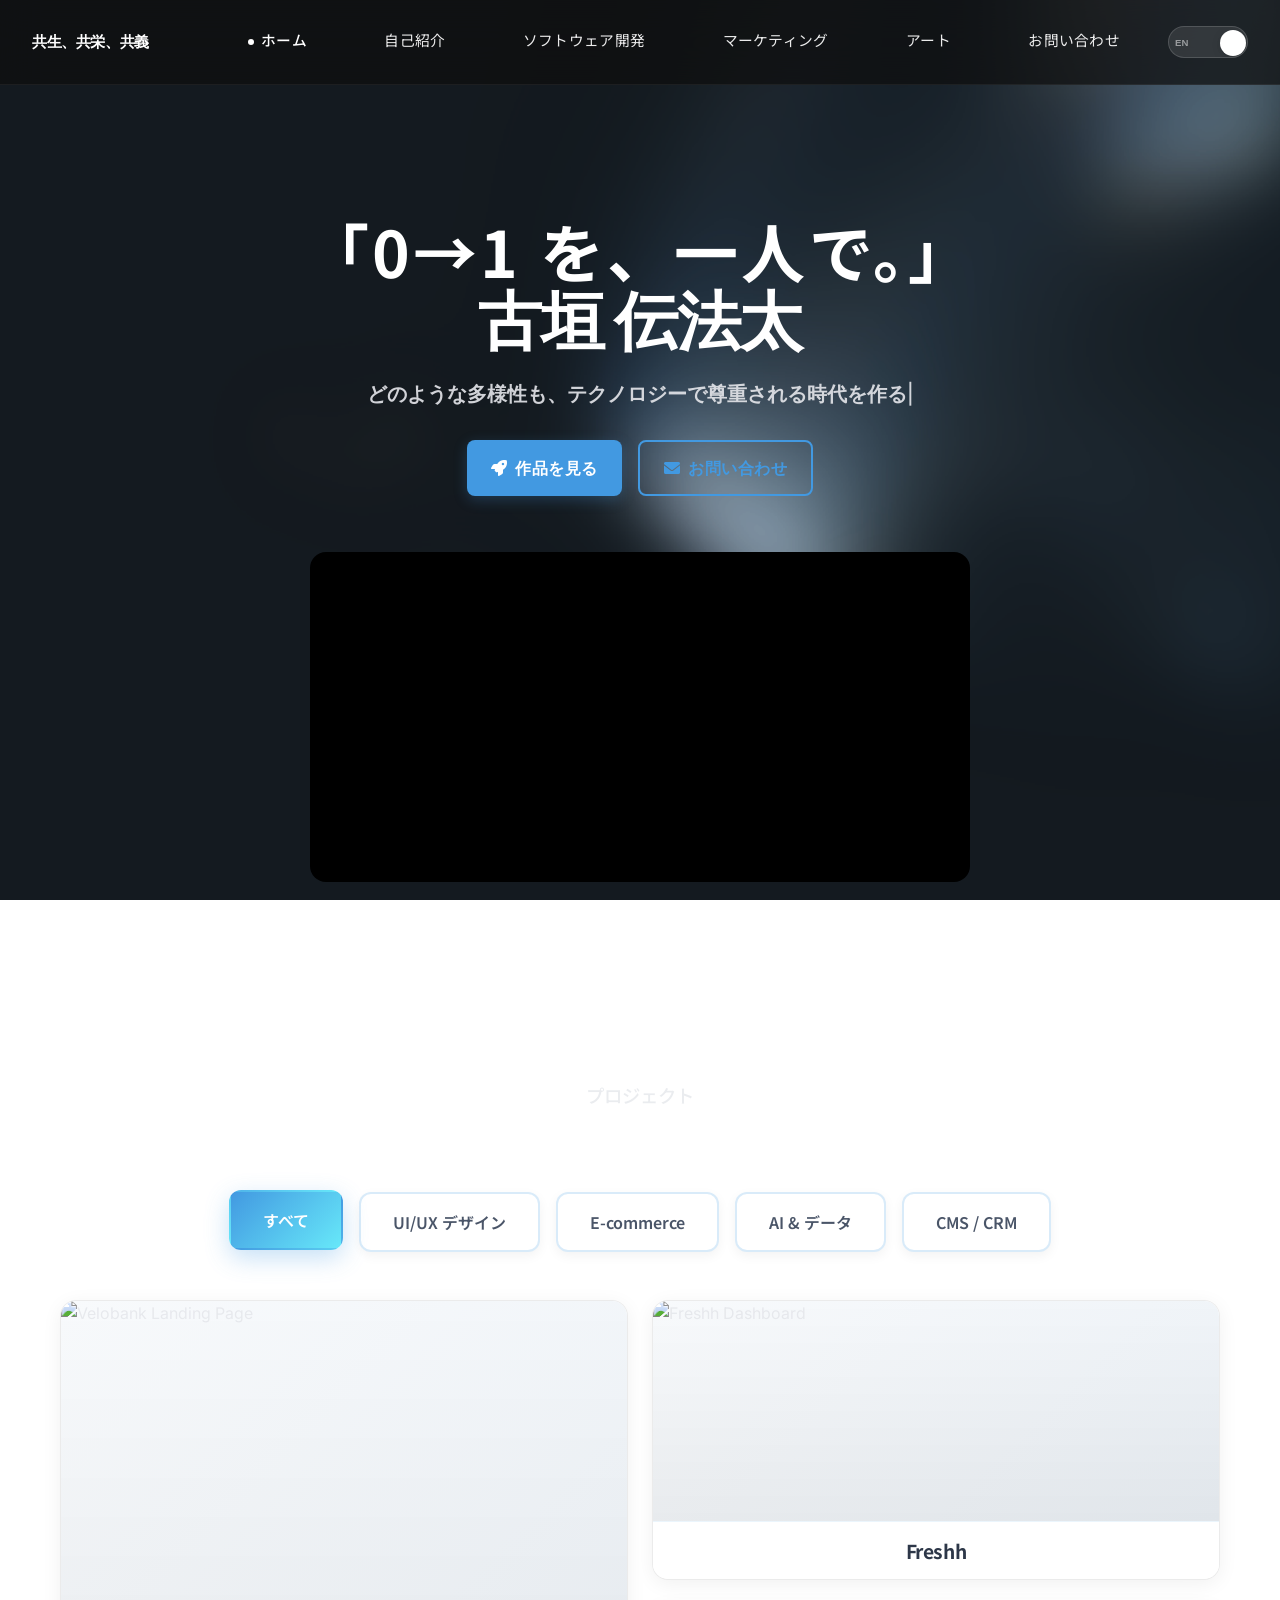
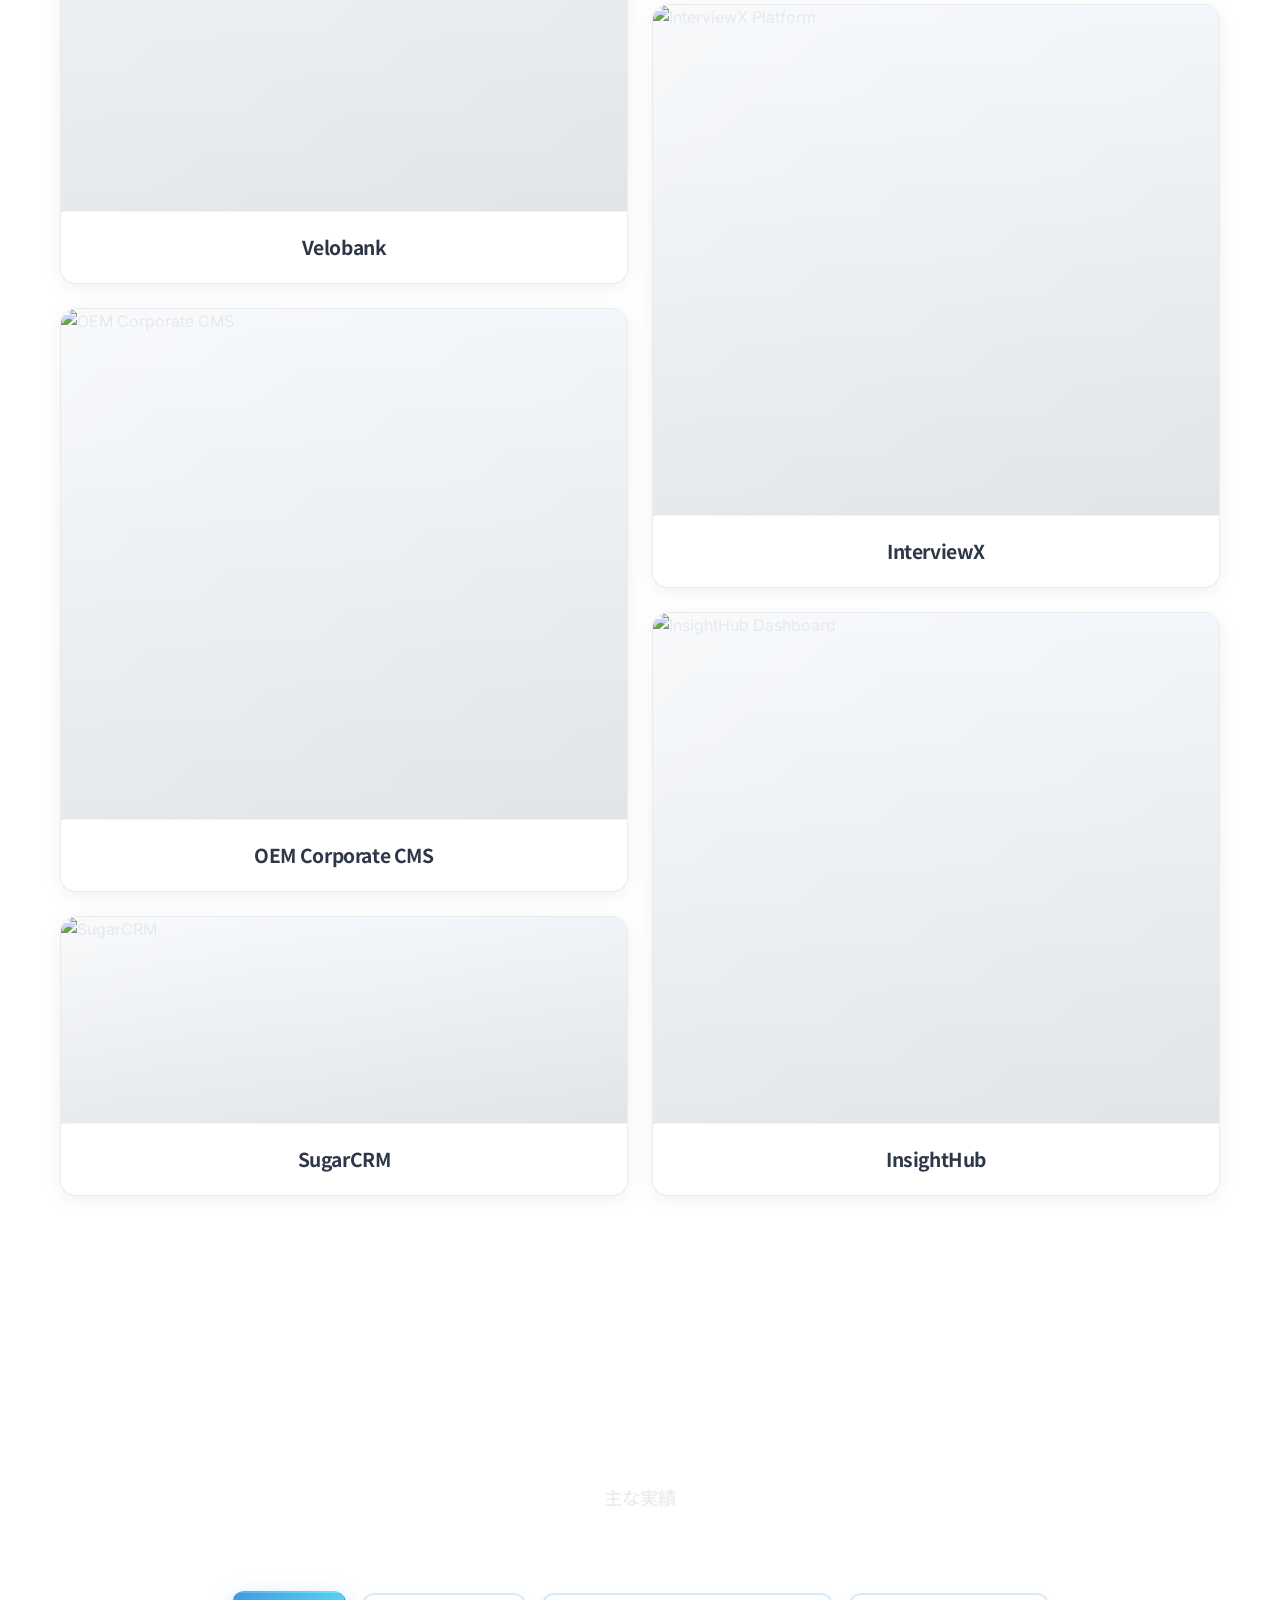
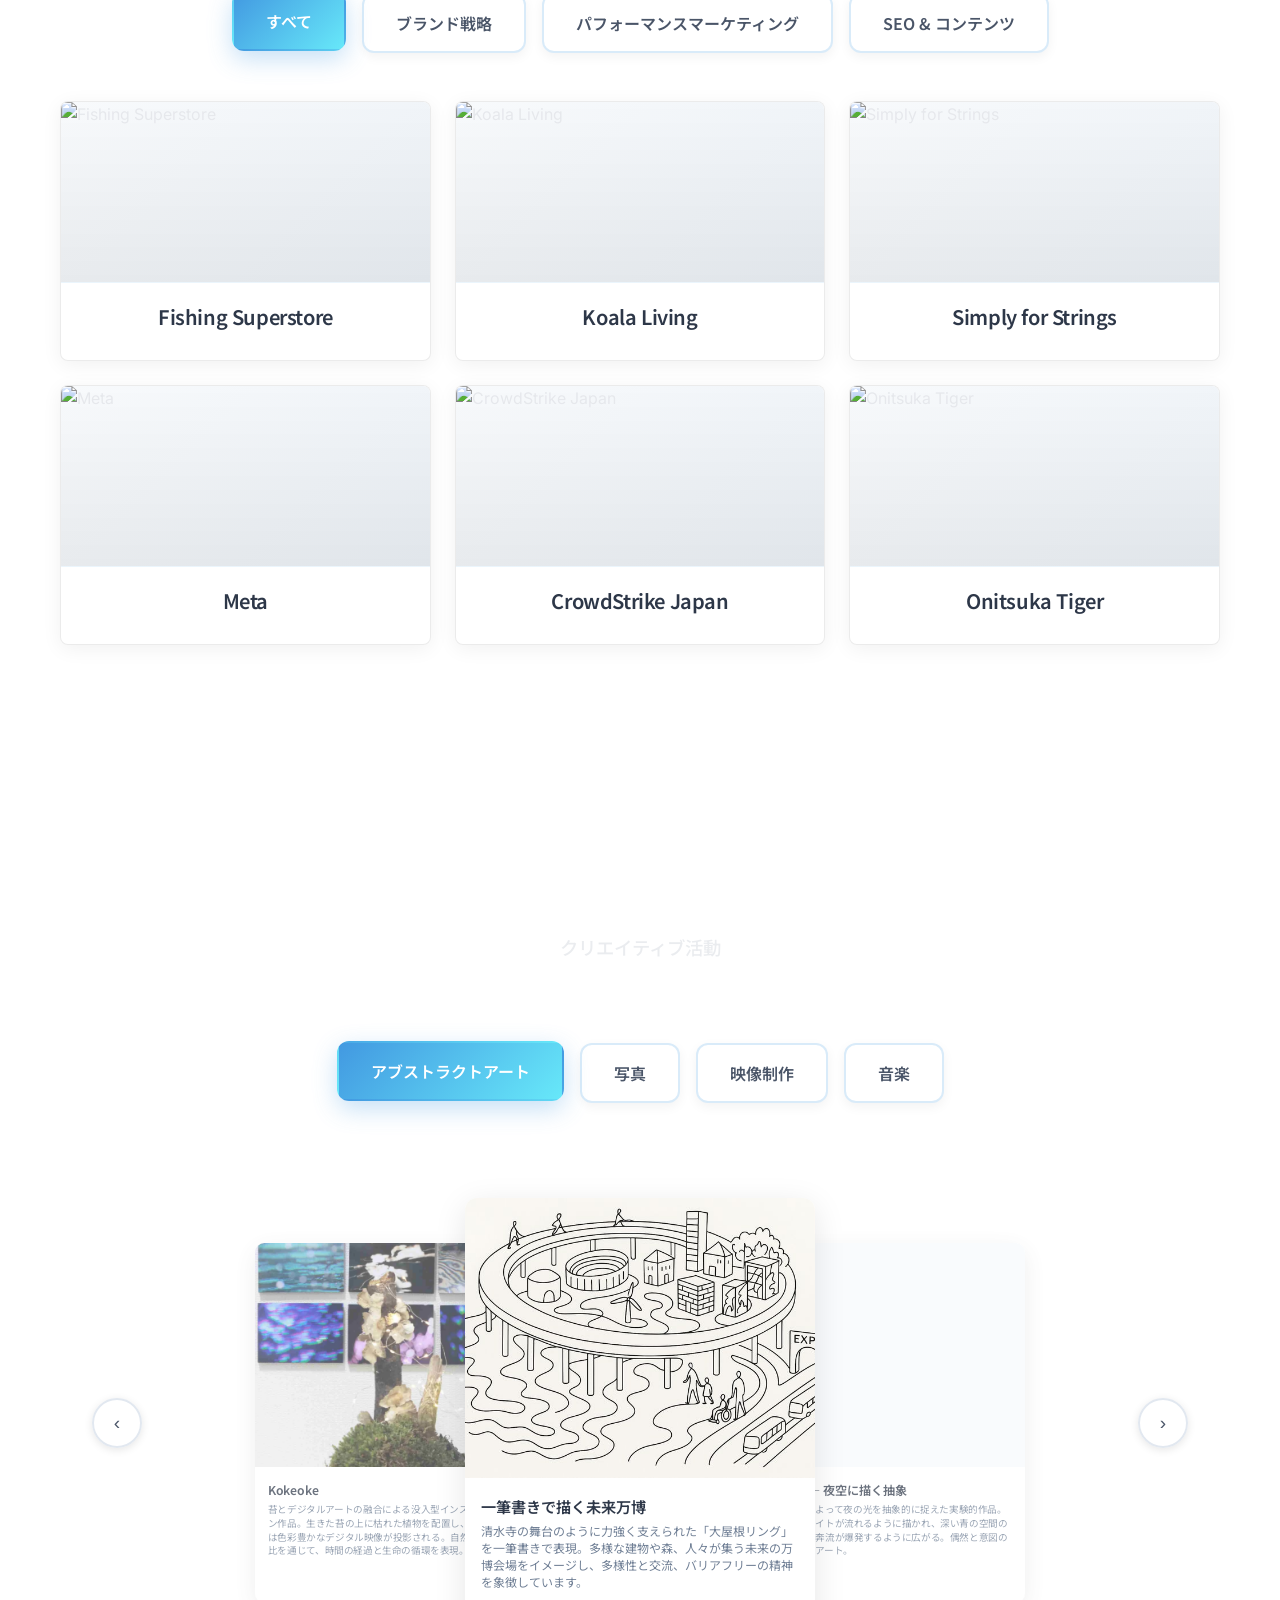
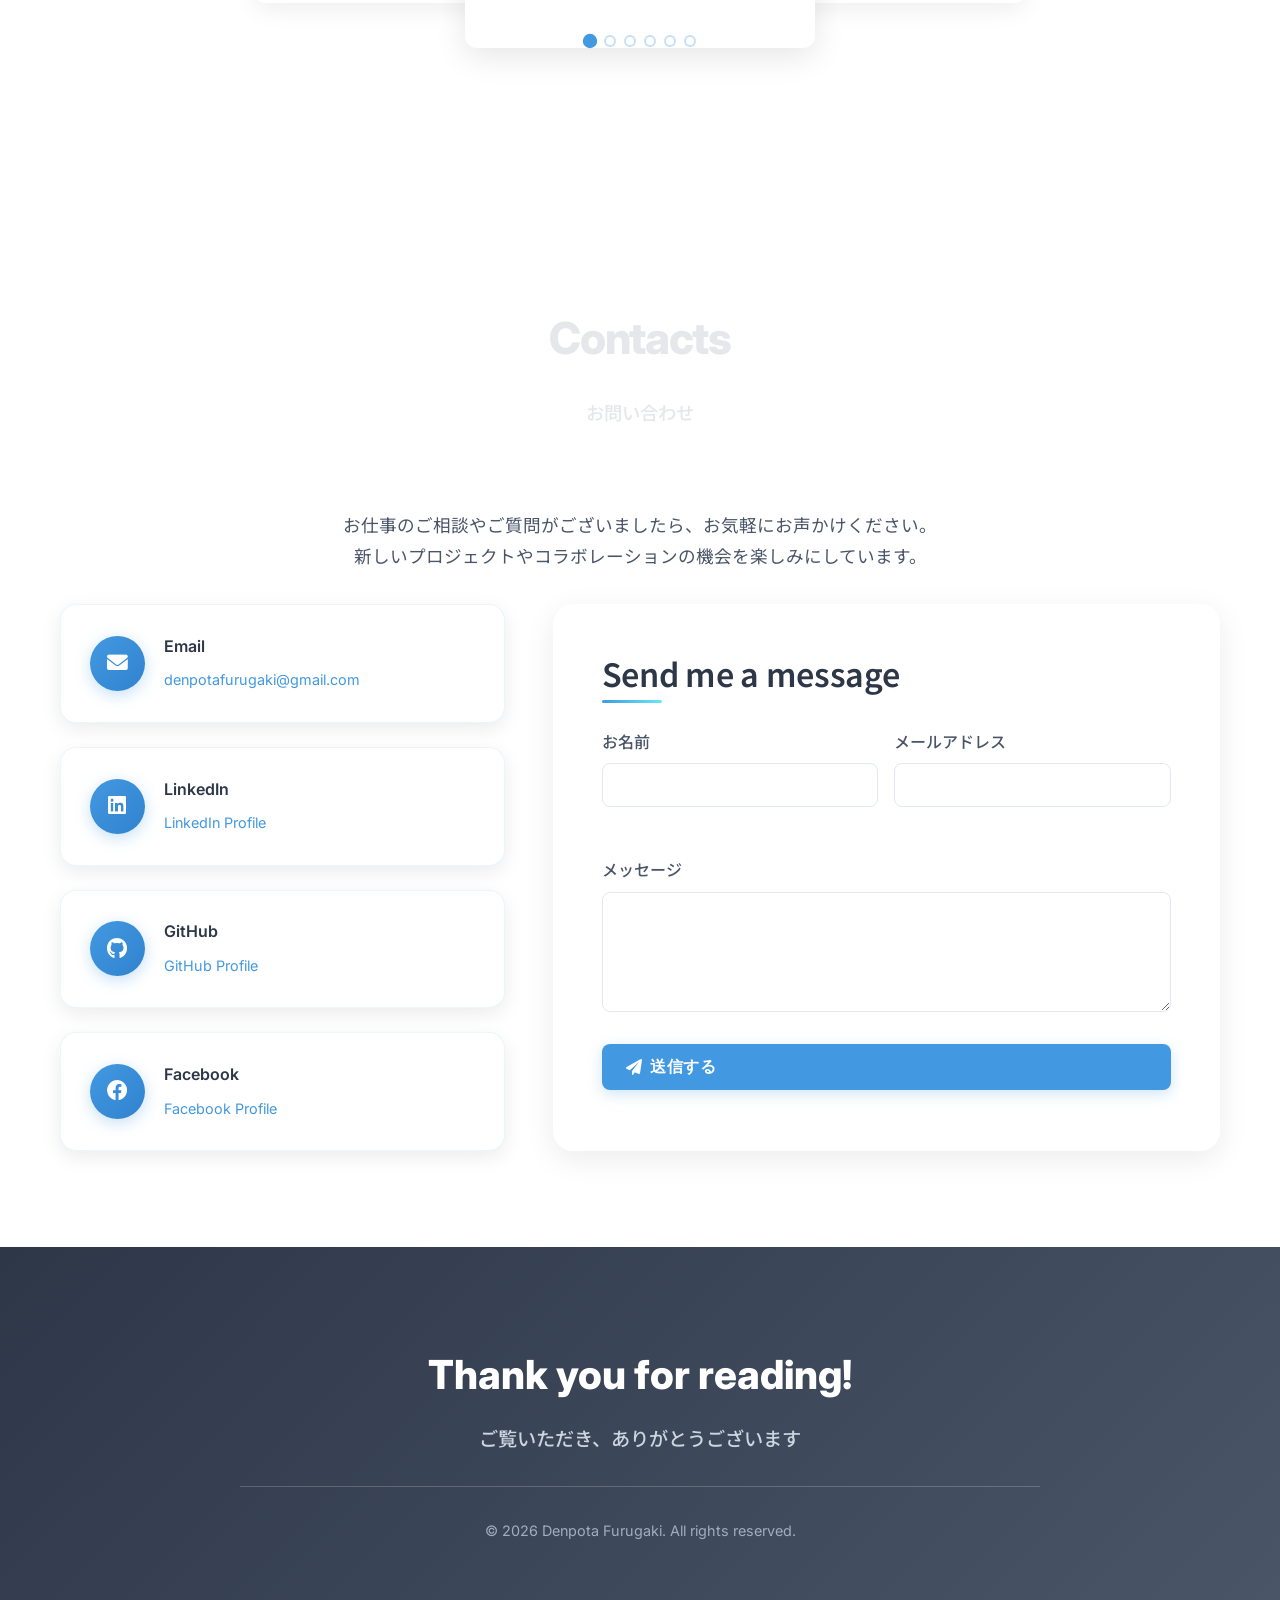
==== commit 246f30e2: "Redesign navigation with Badge-inspired dark theme and interactions - Replace light navbar with semi" ====
--- a/index.html
+++ b/index.html
@@ -23,6 +23,13 @@
     <link rel="stylesheet" href="styles.css">
 </head>
 <body>
+    <!-- Fixed background image (behind everything) -->
+    <div class="site-bg" aria-hidden="true">
+        <picture>
+            <img src="images/commons/dummy-bg-image.png" alt="" decoding="async" loading="eager">
+        </picture>
+    </div>
+
     <!-- Navigation -->
     <nav class="navbar">
         <div class="nav-container">
@@ -32,22 +39,64 @@
                 </a>
             </div>
             <div class="nav-menu" id="nav-menu">
-                <a href="#home" class="nav-link active" data-ja="ホーム" data-en="Home">Home</a>
-                <a href="about.html" class="nav-link" data-ja="自己紹介" data-en="About">About</a>
-                <a href="#software-development" class="nav-link" data-ja="ソフトウェア開発" data-en="Software Development">Software Development</a>
-                <a href="#marketing" class="nav-link" data-ja="マーケティング" data-en="Marketing">Marketing</a>
-                <a href="#art" class="nav-link" data-ja="アート" data-en="Art">Art</a>
-                <a href="#contact" class="nav-link" data-ja="お問い合わせ" data-en="Contact">Contact</a>
+                <a href="#home" class="nav-link active">
+                    <span class="nav-link-dot" aria-hidden="true"></span>
+                    <span class="nav-link-inner">
+                        <span class="nav-link-text" data-ja="ホーム" data-en="Home">Home</span>
+                        <span class="nav-link-text-ghost" aria-hidden="true" data-ja="ホーム" data-en="Home">Home</span>
+                    </span>
+                </a>
+                <a href="about.html" class="nav-link">
+                    <span class="nav-link-dot" aria-hidden="true"></span>
+                    <span class="nav-link-inner">
+                        <span class="nav-link-text" data-ja="自己紹介" data-en="About">About</span>
+                        <span class="nav-link-text-ghost" aria-hidden="true" data-ja="自己紹介" data-en="About">About</span>
+                    </span>
+                </a>
+                <a href="#software-development" class="nav-link">
+                    <span class="nav-link-dot" aria-hidden="true"></span>
+                    <span class="nav-link-inner">
+                        <span class="nav-link-text" data-ja="ソフトウェア開発" data-en="Software Development">Software Development</span>
+                        <span class="nav-link-text-ghost" aria-hidden="true" data-ja="ソフトウェア開発" data-en="Software Development">Software Development</span>
+                    </span>
+                </a>
+                <a href="#marketing" class="nav-link">
+                    <span class="nav-link-dot" aria-hidden="true"></span>
+                    <span class="nav-link-inner">
+                        <span class="nav-link-text" data-ja="マーケティング" data-en="Marketing">Marketing</span>
+                        <span class="nav-link-text-ghost" aria-hidden="true" data-ja="マーケティング" data-en="Marketing">Marketing</span>
+                    </span>
+                </a>
+                <a href="#art" class="nav-link">
+                    <span class="nav-link-dot" aria-hidden="true"></span>
+                    <span class="nav-link-inner">
+                        <span class="nav-link-text" data-ja="アート" data-en="Art">Art</span>
+                        <span class="nav-link-text-ghost" aria-hidden="true" data-ja="アート" data-en="Art">Art</span>
+                    </span>
+                </a>
+                <a href="#contact" class="nav-link">
+                    <span class="nav-link-dot" aria-hidden="true"></span>
+                    <span class="nav-link-inner">
+                        <span class="nav-link-text" data-ja="お問い合わせ" data-en="Contact">Contact</span>
+                        <span class="nav-link-text-ghost" aria-hidden="true" data-ja="お問い合わせ" data-en="Contact">Contact</span>
+                    </span>
+                </a>
                 <button id="lang-toggle" class="lang-btn japanese" title="Switch Language / 言語を切り替え">
                     <span class="lang-label en">EN</span>
                     <span class="lang-label jp">JP</span>
                 </button>
             </div>
-            <div class="nav-toggle" id="nav-toggle">
-                <span class="bar"></span>
-                <span class="bar"></span>
-                <span class="bar"></span>
-            </div>
+            <button class="nav-toggle" id="nav-toggle" aria-label="Menu" data-magnetic>
+                <span class="nav-toggle-inner">
+                    <svg class="nav-toggle-ring" viewBox="0 0 60 60" aria-hidden="true">
+                        <circle cx="30" cy="30" r="28"></circle>
+                    </svg>
+                    <span class="nav-toggle-lines" aria-hidden="true">
+                        <span class="nav-toggle-line"></span>
+                        <span class="nav-toggle-line"></span>
+                    </span>
+                </span>
+            </button>
         </div>
     </nav>
 
@@ -119,42 +168,42 @@
                 <div class="works-grid">
                     <div class="work-item" onclick="openModal('modal1')">
                         <div class="work-image">
-                            <img src="images/projects/aiengine/velobank.webp" alt="Velobank Landing Page">
+                            <img loading="lazy" src="images/projects/aiengine/velobank.webp" alt="Velobank Landing Page">
                             <div class="work-category">UI/UX Design</div>
                         </div>
                         <div class="work-title">Velobank</div>
                     </div>
                     <div class="work-item" onclick="openModal('modal2')">
                         <div class="work-image">
-                            <img src="images/projects/freshh/freshh-1.webp" alt="Freshh Dashboard">
+                            <img loading="lazy" src="images/projects/freshh/freshh-1.webp" alt="Freshh Dashboard">
                             <div class="work-category">E-commerce</div>
                         </div>
                         <div class="work-title">Freshh</div>
                     </div>
                     <div class="work-item" onclick="openModal('modal3')">
                         <div class="work-image">
-                            <img src="images/profile/portfolio-01.webp" alt="InterviewX Platform">
+                            <img loading="lazy" src="images/profile/portfolio-01.webp" alt="InterviewX Platform">
                             <div class="work-category">AI Platform</div>
                         </div>
                         <div class="work-title">InterviewX</div>
                     </div>
                     <div class="work-item" onclick="openModal('modal4')">
                         <div class="work-image">
-                            <img src="images/projects/insighthub/insighthub-1.webp" alt="InsightHub Dashboard">
+                            <img loading="lazy" src="images/projects/insighthub/insighthub-1.webp" alt="InsightHub Dashboard">
                             <div class="work-category">Analytics</div>
                         </div>
                         <div class="work-title">InsightHub</div>
                     </div>
                     <div class="work-item" onclick="openModal('modal5')">
                         <div class="work-image">
-                            <img src="images/projects/oem/oem1.webp" alt="OEM Corporate CMS">
+                            <img loading="lazy" src="images/projects/oem/oem1.webp" alt="OEM Corporate CMS">
                             <div class="work-category">CMS</div>
                         </div>
                         <div class="work-title">OEM Corporate CMS</div>
                     </div>
                     <div class="work-item" onclick="openModal('modal6')">
                         <div class="work-image">
-                            <img src="images/Sugarcrm1.webp" alt="SugarCRM">
+                            <img loading="lazy" src="images/Sugarcrm1.webp" alt="SugarCRM">
                             <div class="work-category">CRM</div>
                         </div>
                         <div class="work-title">SugarCRM</div>
@@ -167,7 +216,7 @@
                 <div class="works-grid">
                     <div class="work-item" onclick="openModal('modal1')">
                         <div class="work-image">
-                            <img src="images/projects/aiengine/velobank.webp" alt="Velobank Landing Page">
+                            <img loading="lazy" src="images/projects/aiengine/velobank.webp" alt="Velobank Landing Page">
                             <div class="work-category">UI/UX Design</div>
                         </div>
                         <div class="work-title">Velobank</div>
@@ -180,7 +229,7 @@
                 <div class="works-grid">
                     <div class="work-item" onclick="openModal('modal2')">
                         <div class="work-image">
-                            <img src="images/projects/freshh/freshh-1.webp" alt="Freshh Dashboard">
+                            <img loading="lazy" src="images/projects/freshh/freshh-1.webp" alt="Freshh Dashboard">
                             <div class="work-category">E-commerce</div>
                         </div>
                         <div class="work-title">Freshh</div>
@@ -193,14 +242,14 @@
                 <div class="works-grid">
                     <div class="work-item" onclick="openModal('modal3')">
                         <div class="work-image">
-                            <img src="images/profile/portfolio-01.webp" alt="InterviewX Platform">
+                            <img loading="lazy" src="images/profile/portfolio-01.webp" alt="InterviewX Platform">
                             <div class="work-category">AI Platform</div>
                         </div>
                         <div class="work-title">InterviewX</div>
                     </div>
                     <div class="work-item" onclick="openModal('modal4')">
                         <div class="work-image">
-                            <img src="images/projects/insighthub/insighthub-1.webp" alt="InsightHub Dashboard">
+                            <img loading="lazy" src="images/projects/insighthub/insighthub-1.webp" alt="InsightHub Dashboard">
                             <div class="work-category">Analytics</div>
                         </div>
                         <div class="work-title">InsightHub</div>
@@ -213,14 +262,14 @@
                 <div class="works-grid">
                     <div class="work-item" onclick="openModal('modal5')">
                         <div class="work-image">
-                            <img src="images/projects/oem/oem1.webp" alt="OEM Corporate CMS">
+                            <img loading="lazy" src="images/projects/oem/oem1.webp" alt="OEM Corporate CMS">
                             <div class="work-category">CMS</div>
                         </div>
                         <div class="work-title">OEM Corporate CMS</div>
                     </div>
                     <div class="work-item" onclick="openModal('modal6')">
                         <div class="work-image">
-                            <img src="images/Sugarcrm1.webp" alt="SugarCRM">
+                            <img loading="lazy" src="images/Sugarcrm1.webp" alt="SugarCRM">
                             <div class="work-category">CRM</div>
                         </div>
                         <div class="work-title">SugarCRM</div>
@@ -262,7 +311,7 @@
                         <!-- Fishing Superstore -->
                         <div class="case-study-item fishing-case" onclick="openModal('caseStudyModal5')">
                             <div class="case-study-image">
-                                <img src="images/brands/fishstore/fishingsuperstore.webp" alt="Fishing Superstore">
+                                <img loading="lazy" src="images/brands/fishstore/fishingsuperstore.webp" alt="Fishing Superstore">
                                 <div class="case-study-category">SEO</div>
                             </div>
                             <div class="case-study-title">Fishing Superstore</div>
@@ -272,7 +321,7 @@
                         <!-- Koala Living -->
                         <div class="case-study-item koala-case" onclick="openModal('caseStudyModal4')">
                             <div class="case-study-image">
-                                <img src="images/brands/koalaliving/koalaliving.jpeg" alt="Koala Living">
+                                <img loading="lazy" src="images/brands/koalaliving/koalaliving.jpeg" alt="Koala Living">
                                 <div class="case-study-category">Omnichannel Marketing</div>
                             </div>
                             <div class="case-study-title">Koala Living</div>
@@ -281,7 +330,7 @@
                         <!-- Simply for Strings -->
                         <div class="case-study-item simply-case" onclick="openModal('caseStudyModal6')">
                             <div class="case-study-image">
-                                <img src="images/brands/simplyforstrings/simplyforstrings.webp" alt="Simply for Strings">
+                                <img loading="lazy" src="images/brands/simplyforstrings/simplyforstrings.webp" alt="Simply for Strings">
                                 <div class="case-study-category">Email Marketing</div>
                             </div>
                             <div class="case-study-title">Simply for Strings</div>
@@ -290,7 +339,7 @@
                         <!-- Meta -->
                         <div class="case-study-item meta-case" onclick="openModal('caseStudyModal7')">
                             <div class="case-study-image">
-                                <img src="images/brands/meta/meta_optimized.jpg" alt="Meta">
+                                <img loading="lazy" src="images/brands/meta/meta_optimized.jpg" alt="Meta">
                                 <div class="case-study-category">Performance Marketing</div>
                             </div>
                             <div class="case-study-title">Meta</div>
@@ -299,7 +348,7 @@
                         <!-- CrowdStrike Japan -->
                         <div class="case-study-item crowdstrike-case" onclick="openModal('caseStudyModal8')">
                             <div class="case-study-image">
-                                <img src="images/brands/crowdstrike/crowdstrike.png" alt="CrowdStrike Japan">
+                                <img loading="lazy" src="images/brands/crowdstrike/crowdstrike.png" alt="CrowdStrike Japan">
                                 <div class="case-study-category">Cybersecurity</div>
                             </div>
                             <div class="case-study-title">CrowdStrike Japan</div>
@@ -308,7 +357,7 @@
                         <!-- Onitsuka Tiger -->
                         <div class="case-study-item onitsuka-case" onclick="openModal('caseStudyModal9')">
                             <div class="case-study-image">
-                                <img src="images/brands/onitsuka/onitsuka.png" alt="Onitsuka Tiger">
+                                <img loading="lazy" src="images/brands/onitsuka/onitsuka.png" alt="Onitsuka Tiger">
                                 <div class="case-study-category">Global Marketing</div>
                             </div>
                             <div class="case-study-title">Onitsuka Tiger</div>
@@ -322,7 +371,7 @@
                         <!-- Meta -->
                         <div class="case-study-item meta-case" onclick="openModal('caseStudyModal7')">
                             <div class="case-study-image">
-                                <img src="images/brands/meta/meta_optimized.jpg" alt="Meta">
+                                <img loading="lazy" src="images/brands/meta/meta_optimized.jpg" alt="Meta">
                                 <div class="case-study-category">Performance Marketing</div>
                             </div>
                             <div class="case-study-title">Meta</div>
@@ -331,7 +380,7 @@
                         <!-- CrowdStrike Japan -->
                         <div class="case-study-item crowdstrike-case" onclick="openModal('caseStudyModal8')">
                             <div class="case-study-image">
-                                <img src="images/brands/crowdstrike/crowdstrike.png" alt="CrowdStrike Japan">
+                                <img loading="lazy" src="images/brands/crowdstrike/crowdstrike.png" alt="CrowdStrike Japan">
                                 <div class="case-study-category">Cybersecurity</div>
                             </div>
                             <div class="case-study-title">CrowdStrike Japan</div>
@@ -345,7 +394,7 @@
                         <!-- Onitsuka Tiger -->
                         <div class="case-study-item onitsuka-case" onclick="openModal('caseStudyModal9')">
                             <div class="case-study-image">
-                                <img src="images/brands/onitsuka/onitsuka.png" alt="Onitsuka Tiger">
+                                <img loading="lazy" src="images/brands/onitsuka/onitsuka.png" alt="Onitsuka Tiger">
                                 <div class="case-study-category">Global Marketing</div>
                             </div>
                             <div class="case-study-title">Onitsuka Tiger</div>
@@ -354,7 +403,7 @@
                         <!-- Simply for Strings -->
                         <div class="case-study-item simply-case" onclick="openModal('caseStudyModal6')">
                             <div class="case-study-image">
-                                <img src="images/brands/simplyforstrings/simplyforstrings.webp" alt="Simply for Strings">
+                                <img loading="lazy" src="images/brands/simplyforstrings/simplyforstrings.webp" alt="Simply for Strings">
                                 <div class="case-study-category">Email Marketing</div>
                             </div>
                             <div class="case-study-title">Simply for Strings</div>
@@ -368,7 +417,7 @@
                         <!-- Fishing Superstore -->
                         <div class="case-study-item fishing-case" onclick="openModal('caseStudyModal5')">
                             <div class="case-study-image">
-                                <img src="images/brands/fishstore/fishingsuperstore.webp" alt="Fishing Superstore">
+                                <img loading="lazy" src="images/brands/fishstore/fishingsuperstore.webp" alt="Fishing Superstore">
                                 <div class="case-study-category">SEO</div>
                             </div>
                             <div class="case-study-title">Fishing Superstore</div>
@@ -377,7 +426,7 @@
                         <!-- Koala Living -->
                         <div class="case-study-item koala-case" onclick="openModal('caseStudyModal4')">
                             <div class="case-study-image">
-                                <img src="images/brands/koalaliving/koalaliving.jpeg" alt="Koala Living">
+                                <img loading="lazy" src="images/brands/koalaliving/koalaliving.jpeg" alt="Koala Living">
                                 <div class="case-study-category">Omnichannel Marketing</div>
                             </div>
                             <div class="case-study-title">Koala Living</div>
@@ -419,7 +468,7 @@
                         <div class="digital-art-carousel-track">
                             <div class="digital-art-slide left">
                                 <div class="art-image">
-                                    <img src="images/abstract_art/denpota-art4.jpg" alt="Kokeoke">
+                                    <img loading="lazy" src="images/abstract_art/denpota-art4.jpg" alt="Kokeoke">
                                 </div>
                                 <div class="art-content">
                                     <h4 class="art-title" data-ja="Kokeoke" data-en="Kokeoke">Kokeoke</h4>
@@ -428,7 +477,7 @@
                             </div>
                             <div class="digital-art-slide center">
                                 <div class="art-image">
-                                    <img src="images/abstract_art/denpota-art2.jpg" alt="一筆書きで描く未来万博">
+                                    <img loading="lazy" src="images/abstract_art/denpota-art2.jpg" alt="一筆書きで描く未来万博">
                                 </div>
                                 <div class="art-content">
                                     <h4 class="art-title" data-ja="一筆書きで描く未来万博" data-en="One Line, One World">一筆書きで描く未来万博</h4>
@@ -437,7 +486,7 @@
                             </div>
                             <div class="digital-art-slide right">
                                 <div class="art-image">
-                                    <img src="images/abstract_art/IMG_0107.JPG" alt="光の軌跡">
+                                    <img loading="lazy" src="images/abstract_art/IMG_0107.JPG" alt="光の軌跡">
                                 </div>
                                 <div class="art-content">
                                     <h4 class="art-title" data-ja="光の軌跡 ― 夜空に描く抽象" data-en="Trails of Light — Abstractions in the Night Sky">光の軌跡 ― 夜空に描く抽象</h4>
@@ -446,7 +495,7 @@
                             </div>
                             <div class="digital-art-slide hidden">
                                 <div class="art-image">
-                                    <img src="images/abstract_art/IMG_9225.JPG" alt="紫の水面">
+                                    <img loading="lazy" src="images/abstract_art/IMG_9225.JPG" alt="紫の水面">
                                 </div>
                                 <div class="art-content">
                                     <h4 class="art-title" data-ja="紫の水面 ― 光と水の対話" data-en="Purple Waters — A Dialogue of Light and Water">紫の水面 ― 光と水の対話</h4>
@@ -455,7 +504,7 @@
                             </div>
                             <div class="digital-art-slide hidden">
                                 <div class="art-image">
-                                    <img src="images/abstract_art/IMG_0300.JPG" alt="抽象作品">
+                                    <img loading="lazy" src="images/abstract_art/IMG_0300.JPG" alt="抽象作品">
                                 </div>
                                 <div class="art-content">
                                     <h4 class="art-title" data-ja="光の粒子 ― 春のざわめき" data-en="Particles of Light — Whispers of Spring">光の粒子 ― 春のざわめき</h4>
@@ -464,7 +513,7 @@
                             </div>
                             <div class="digital-art-slide hidden">
                                 <div class="art-image">
-                                    <img src="images/abstract_art/IMG_0857.JPG" alt="抽象作品">
+                                    <img loading="lazy" src="images/abstract_art/IMG_0857.JPG" alt="抽象作品">
                                 </div>
                                 <div class="art-content">
                                     <h4 class="art-title" data-ja="桜の渦 ― 儚さの記憶" data-en="Cherry Vortex — Memory of Ephemerality">桜の渦 ― 儚さの記憶</h4>
@@ -497,7 +546,7 @@
                         <div class="digital-art-carousel-track">
                             <div class="digital-art-slide left">
                                 <div class="art-image">
-                                    <img src="images/photography/IMG_0034.JPG" alt="無垢なまなざし">
+                                    <img loading="lazy" src="images/photography/IMG_0034.JPG" alt="無垢なまなざし">
                                 </div>
                                 <div class="art-content">
                                     <h4 class="art-title" data-ja="無垢なまなざし" data-en="Innocent Gaze">無垢なまなざし</h4>
@@ -506,7 +555,7 @@
                             </div>
                             <div class="digital-art-slide center">
                                 <div class="art-image">
-                                    <img src="images/photography/IMG_0090.JPG" alt="夕陽に想う">
+                                    <img loading="lazy" src="images/photography/IMG_0090.JPG" alt="夕陽に想う">
                                 </div>
                                 <div class="art-content">
                                     <h4 class="art-title" data-ja="夕陽に想う" data-en="Thoughts in the Golden Hour">夕陽に想う</h4>
@@ -515,7 +564,7 @@
                             </div>
                             <div class="digital-art-slide right">
                                 <div class="art-image">
-                                    <img src="images/photography/IMG_0200.JPG" alt="Photography">
+                                    <img loading="lazy" src="images/photography/IMG_0200.JPG" alt="Photography">
                                 </div>
                                 <div class="art-content">
                                     <h4 class="art-title" data-ja="日常の一片" data-en="A Slice of Everyday">日常の一片</h4>
@@ -524,7 +573,7 @@
                             </div>
                             <div class="digital-art-slide hidden">
                                 <div class="art-image">
-                                    <img src="images/photography/IMG_0133.JPG" alt="遊びの瞬間">
+                                    <img loading="lazy" src="images/photography/IMG_0133.JPG" alt="遊びの瞬間">
                                 </div>
                                 <div class="art-content">
                                     <h4 class="art-title" data-ja="遊びの瞬間" data-en="A Moment of Play">遊びの瞬間</h4>
@@ -533,7 +582,7 @@
                             </div>
                             <div class="digital-art-slide hidden">
                                 <div class="art-image">
-                                    <img src="images/photography/IMG_2616.JPG" alt="祭りの子">
+                                    <img loading="lazy" src="images/photography/IMG_2616.JPG" alt="祭りの子">
                                 </div>
                                 <div class="art-content">
                                     <h4 class="art-title" data-ja="祭りの子" data-en="Child at the Festival">祭りの子</h4>
@@ -542,7 +591,7 @@
                             </div>
                             <div class="digital-art-slide hidden">
                                 <div class="art-image">
-                                    <img src="images/photography/IMG_2685.JPG" alt="神社の微笑み">
+                                    <img loading="lazy" src="images/photography/IMG_2685.JPG" alt="神社の微笑み">
                                 </div>
                                 <div class="art-content">
                                     <h4 class="art-title" data-ja="神社の微笑み" data-en="Smile at the Shrine">神社の微笑み</h4>
@@ -551,7 +600,7 @@
                             </div>
                             <div class="digital-art-slide hidden">
                                 <div class="art-image">
-                                    <img src="images/photography/IMG_1673.JPG" alt="Photography">
+                                    <img loading="lazy" src="images/photography/IMG_1673.JPG" alt="Photography">
                                 </div>
                                 <div class="art-content">
                                     <h4 class="art-title" data-ja="静かな視線" data-en="A Quiet Gaze">静かな視線</h4>
@@ -560,7 +609,7 @@
                             </div>
                             <div class="digital-art-slide hidden">
                                 <div class="art-image">
-                                    <img src="images/photography/IMG_9352.JPG" alt="弾ける笑顔">
+                                    <img loading="lazy" src="images/photography/IMG_9352.JPG" alt="弾ける笑顔">
                                 </div>
                                 <div class="art-content">
                                     <h4 class="art-title" data-ja="弾ける笑顔" data-en="Radiant Laughter">弾ける笑顔</h4>
@@ -569,7 +618,7 @@
                             </div>
                             <div class="digital-art-slide hidden">
                                 <div class="art-image">
-                                    <img src="images/photography/Jio_Sakura.JPG" alt="桜の冒険">
+                                    <img loading="lazy" src="images/photography/Jio_Sakura.JPG" alt="桜の冒険">
                                 </div>
                                 <div class="art-content">
                                     <h4 class="art-title" data-ja="桜の冒険" data-en="Cherry Blossom Adventure">桜の冒険</h4>
@@ -603,7 +652,7 @@
                 <div class="video-showcase">
                     <a href="https://youtu.be/qrDoANs6Ei8" class="video-link" target="_blank" rel="noopener noreferrer">
                         <div class="video-thumbnail">
-                            <img src="https://img.youtube.com/vi/qrDoANs6Ei8/maxresdefault.jpg" alt="YouTube Video" class="video-thumbnail-image">
+                            <img loading="lazy" src="https://img.youtube.com/vi/qrDoANs6Ei8/maxresdefault.jpg" alt="YouTube Video" class="video-thumbnail-image">
                             <div class="video-play-icon">
                                 <i class="fas fa-play-circle"></i>
                             </div>
@@ -619,7 +668,7 @@
                     </a>
                     <a href="https://www.youtube.com/watch?v=jLtZLn0FAbk" class="video-link" target="_blank" rel="noopener noreferrer">
                         <div class="video-thumbnail">
-                            <img src="https://img.youtube.com/vi/jLtZLn0FAbk/maxresdefault.jpg" alt="Universal Truth" class="video-thumbnail-image">
+                            <img loading="lazy" src="https://img.youtube.com/vi/jLtZLn0FAbk/maxresdefault.jpg" alt="Universal Truth" class="video-thumbnail-image">
                             <div class="video-play-icon">
                                 <i class="fas fa-play-circle"></i>
                             </div>
@@ -635,7 +684,7 @@
                     </a>
                     <a href="https://drive.google.com/file/d/1NXVXe64skOaWabsLrClWIP7_WuyibWMH/view" class="video-link" target="_blank" rel="noopener noreferrer">
                         <div class="video-thumbnail">
-                            <img src="images/video.png" alt="Video Showcase" class="video-thumbnail-image">
+                            <img loading="lazy" src="images/video.png" alt="Video Showcase" class="video-thumbnail-image">
                             <div class="video-play-icon">
                                 <i class="fas fa-play-circle"></i>
                             </div>
@@ -657,7 +706,7 @@
                 <div class="video-showcase">
                     <a href="https://www.youtube.com/watch?v=DuJtwVZLLrY" class="video-link" target="_blank" rel="noopener noreferrer">
                         <div class="video-thumbnail">
-                            <img src="https://img.youtube.com/vi/DuJtwVZLLrY/maxresdefault.jpg" alt="Music" class="video-thumbnail-image">
+                            <img loading="lazy" src="https://img.youtube.com/vi/DuJtwVZLLrY/maxresdefault.jpg" alt="Music" class="video-thumbnail-image">
                             <div class="video-play-icon">
                                 <i class="fas fa-play-circle"></i>
                             </div>
@@ -673,7 +722,7 @@
                     </a>
                     <a href="https://www.youtube.com/watch?v=18CZiUUZLDc" class="video-link" target="_blank" rel="noopener noreferrer">
                         <div class="video-thumbnail">
-                            <img src="https://img.youtube.com/vi/18CZiUUZLDc/maxresdefault.jpg" alt="Music" class="video-thumbnail-image">
+                            <img loading="lazy" src="https://img.youtube.com/vi/18CZiUUZLDc/maxresdefault.jpg" alt="Music" class="video-thumbnail-image">
                             <div class="video-play-icon">
                                 <i class="fas fa-play-circle"></i>
                             </div>
@@ -696,7 +745,7 @@
     <!-- Image Lightbox -->
     <div id="image-lightbox" class="image-lightbox" onclick="closeLightbox()">
         <span class="lightbox-close">&times;</span>
-        <img id="lightbox-img" class="lightbox-img" alt="" onclick="event.stopPropagation()">
+        <img loading="lazy" id="lightbox-img" class="lightbox-img" alt="" onclick="event.stopPropagation()">
         <p id="lightbox-caption" class="lightbox-caption" onclick="event.stopPropagation()"></p>
     </div>
 
@@ -811,7 +860,7 @@
             <div class="modal-body">
                 <div class="modal-body-left">
                     <div class="ai-engine-image-container">
-                        <img src="images/projects/aiengine/velobank.webp" alt="Velobank Landing Page">
+                        <img loading="lazy" src="images/projects/aiengine/velobank.webp" alt="Velobank Landing Page">
                     </div>
                     <a href="https://acotegroup.com/our-portfolio/project-7" class="full-article-link" target="_blank">
                         <i class="fas fa-arrow-right"></i>
@@ -842,7 +891,7 @@
             <div class="modal-body">
                 <div class="modal-body-left">
                     <div class="freshh-image-container">
-                                    <img src="images/projects/freshh/freshh-1.webp" alt="Freshh Dashboard">
+                                    <img loading="lazy" src="images/projects/freshh/freshh-1.webp" alt="Freshh Dashboard">
                         </div>
                     <a href="https://acotegroup.com/our-portfolio/project-2" class="full-article-link" target="_blank">
                         <i class="fas fa-arrow-right"></i>
@@ -875,7 +924,7 @@
             <div class="modal-body">
                 <div class="modal-body-left">
                     <div class="interviewx-image-container">
-                                    <img src="images/profile/portfolio-01.webp" alt="InterviewX Platform">
+                                    <img loading="lazy" src="images/profile/portfolio-01.webp" alt="InterviewX Platform">
                         </div>
                     <a href="https://acotegroup.com/our-portfolio/project-8" class="full-article-link" target="_blank">
                         <i class="fas fa-arrow-right"></i>
@@ -909,7 +958,7 @@
             <div class="modal-body">
                 <div class="modal-body-left">
                     <div class="insighthub-image-container">
-                                    <img src="images/projects/insighthub/insighthub-1.webp" alt="InsightHub Dashboard">
+                                    <img loading="lazy" src="images/projects/insighthub/insighthub-1.webp" alt="InsightHub Dashboard">
                         </div>
                     <a href="https://acotegroup.com/our-portfolio/project-4" class="full-article-link" target="_blank">
                         <i class="fas fa-arrow-right"></i>
@@ -943,7 +992,7 @@
             <div class="modal-body">
                 <div class="modal-body-left">
                     <div class="oem-image-container">
-                                    <img src="images/projects/oem/oem1.webp" alt="OEM CMS Dashboard">
+                                    <img loading="lazy" src="images/projects/oem/oem1.webp" alt="OEM CMS Dashboard">
                                 </div>
                     <a href="https://acotegroup.com/our-portfolio/project-26" class="full-article-link" target="_blank">
                         <i class="fas fa-arrow-right"></i>
@@ -977,7 +1026,7 @@
             <div class="modal-body">
                 <div class="modal-body-left">
                     <div class="sugarcrm-image-container">
-                                    <img src="images/Sugarcrm1.webp" alt="SugarCRM Dashboard">
+                                    <img loading="lazy" src="images/Sugarcrm1.webp" alt="SugarCRM Dashboard">
                                 </div>
                     <a href="https://acotegroup.com/our-portfolio/project-3" class="full-article-link" target="_blank">
                         <i class="fas fa-arrow-right"></i>
@@ -1009,7 +1058,7 @@
             <div class="modal-body">
                 <div class="modal-body-left">
                     <div class="koala-image-container">
-                        <img src="images/brands/koalaliving/koalaliving.jpeg" alt="Koala Living Logo">
+                        <img loading="lazy" src="images/brands/koalaliving/koalaliving.jpeg" alt="Koala Living Logo">
                     </div>
                     <a href="https://liondigital.com.au/case-studies/koala-living/" class="full-article-link" target="_blank">
                         <i class="fas fa-arrow-right"></i>
@@ -1041,11 +1090,11 @@
                     <div class="fishing-carousel">
                         <div class="carousel-slides" id="fishingCarousel">
                             <div class="carousel-slide active">
-                                <img src="images/brands/fishstore/fishingsuperstore2.webp" alt="Fishing Superstore 1">
+                                <img loading="lazy" src="images/brands/fishstore/fishingsuperstore2.webp" alt="Fishing Superstore 1">
                                 <div class="slide-caption" data-ja="Fishing Superstore のオーガニックキーワード成長" data-en="Fishing Superstore's Organic Keyword Growth">Fishing Superstore のオーガニックキーワード成長</div>
                             </div>
                             <div class="carousel-slide">
-                                <img src="images/brands/fishstore/fishingsuperstore3.png" alt="Fishing Superstore 2">
+                                <img loading="lazy" src="images/brands/fishstore/fishingsuperstore3.png" alt="Fishing Superstore 2">
                                 <div class="slide-caption" data-ja="Fishing Superstore の被リンク増加" data-en="Fishing Superstore's Backlink Increase">Fishing Superstore の被リンク増加</div>
                             </div>
                         </div>
@@ -1089,7 +1138,7 @@
             <div class="modal-body">
                 <div class="modal-body-left">
                     <div class="simply-image-container">
-                        <img src="images/brands/simplyforstrings/simplyforstrings.webp" alt="Simply for Strings Logo">
+                        <img loading="lazy" src="images/brands/simplyforstrings/simplyforstrings.webp" alt="Simply for Strings Logo">
                     </div>
                     <a href="https://liondigital.com.au/case-studies/simply-for-strings-v2/" class="full-article-link" target="_blank">
                         <i class="fas fa-arrow-right"></i>
@@ -1118,7 +1167,7 @@
             <div class="modal-body">
                 <div class="modal-body-left">
                     <div class="meta-image-container">
-                        <img src="images/brands/meta/meta_optimized.jpg" alt="Meta Logo">
+                        <img loading="lazy" src="images/brands/meta/meta_optimized.jpg" alt="Meta Logo">
                     </div>
                 </div>
                 <div class="modal-body-right">
@@ -1145,7 +1194,7 @@
             <div class="modal-body">
                 <div class="modal-body-left">
                     <div class="crowdstrike-image-container">
-                        <img src="images/brands/crowdstrike/crowdstrike.png" alt="CrowdStrike Logo">
+                        <img loading="lazy" src="images/brands/crowdstrike/crowdstrike.png" alt="CrowdStrike Logo">
                     </div>
                 </div>
                 <div class="modal-body-right">
@@ -1174,15 +1223,15 @@
                     <div class="onitsuka-carousel">
                         <div class="carousel-slides" id="onitsukaCarousel">
                             <div class="carousel-slide active">
-                                <img src="images/brands/onitsuka/IMG_8237.JPG" alt="Onitsuka Tiger Store 1">
+                                <img loading="lazy" src="images/brands/onitsuka/IMG_8237.JPG" alt="Onitsuka Tiger Store 1">
                                 <div class="slide-caption" data-ja="Onitsuka Tiger グローバル展開" data-en="Onitsuka Tiger Global Expansion">Onitsuka Tiger グローバル展開</div>
                             </div>
                             <div class="carousel-slide">
-                                <img src="images/brands/onitsuka/IMG_8248.JPG" alt="Onitsuka Tiger Store 2">
+                                <img loading="lazy" src="images/brands/onitsuka/IMG_8248.JPG" alt="Onitsuka Tiger Store 2">
                                 <div class="slide-caption" data-ja="Onitsuka Tiger グローバル展開" data-en="Onitsuka Tiger Global Expansion">Onitsuka Tiger グローバル展開</div>
                             </div>
                             <div class="carousel-slide">
-                                <img src="images/brands/onitsuka/onitsuka.png" alt="Onitsuka Tiger Logo">
+                                <img loading="lazy" src="images/brands/onitsuka/onitsuka.png" alt="Onitsuka Tiger Logo">
                                 <div class="slide-caption" data-ja="Onitsuka Tiger グローバル展開" data-en="Onitsuka Tiger Global Expansion">Onitsuka Tiger グローバル展開</div>
                             </div>
                         </div>
@@ -1217,7 +1266,7 @@
     <!-- Photo Lightbox -->
     <div class="photo-lightbox" id="photoLightbox" onclick="closePhotoLightbox()">
         <button class="photo-lightbox-close" onclick="closePhotoLightbox()">&times;</button>
-        <img id="lightboxImage" src="" alt="">
+        <img loading="lazy" id="lightboxImage" src="" alt="">
     </div>
 
     <!-- Scripts -->
--- a/styles.css
+++ b/styles.css
@@ -12,15 +12,9 @@
 body {
     font-family: 'Inter', 'Noto Sans JP', sans-serif;
     line-height: 1.6;
-    color: #2d3748;
-    background: #ffffff;
+    color: #e5e7eb;
+    background: transparent;
     overflow-x: hidden;
-    /* Tech grid background */
-    background-image: 
-        linear-gradient(rgba(66, 153, 225, 0.03) 1px, transparent 1px),
-        linear-gradient(90deg, rgba(66, 153, 225, 0.03) 1px, transparent 1px);
-    background-size: 50px 50px;
-    background-position: 0 0, 0 0;
 }
 
 .container {
@@ -29,37 +23,71 @@
     padding: 0 20px;
 }
 
-/* Navigation */
+/* Fixed site background (behind everything) */
+.site-bg {
+    position: fixed;
+    inset: 0;
+    width: 100%;
+    height: 100%;
+    z-index: -10;
+    overflow: hidden;
+    background: #0b1018;
+}
+
+.site-bg picture,
+.site-bg img {
+    display: block;
+    width: 100%;
+    height: 100%;
+    object-fit: cover;
+}
+
+/* Navigation - Badge-inspired dark theme */
 .navbar {
+    --nav-height: 84px;
+    --nav-pad-x: 32px;
     position: fixed;
     top: 0;
     width: 100%;
-    background: rgba(255, 255, 255, 0.95);
+    background: rgba(15, 15, 15, 0.72);
     backdrop-filter: blur(20px);
+    -webkit-backdrop-filter: blur(20px);
     z-index: 1000;
-    transition: all 0.3s ease;
-    border-bottom: 1px solid rgba(229, 231, 235, 0.8);
-    box-shadow: 0 1px 3px rgba(0, 0, 0, 0.05);
+    transition: background 0.3s ease, --nav-height 0.3s ease;
+    border-bottom: 1px solid rgba(255, 255, 255, 0.06);
+}
+
+.navbar.scrolled {
+    --nav-height: 64px;
+    --nav-pad-x: 24px;
+    background: rgba(15, 15, 15, 0.92);
+    border-bottom-color: rgba(255, 255, 255, 0.08);
 }
 
 .nav-container {
-    max-width: 1200px;
+    max-width: 1400px;
     margin: 0 auto;
-    padding: 0 20px;
+    padding: 0 var(--nav-pad-x);
     display: flex;
     justify-content: space-between;
     align-items: center;
-    height: 70px;
+    height: var(--nav-height);
+    transition: height 0.3s ease, padding 0.3s ease;
 }
 
 .nav-logo h2 {
-    color: #2d3748;
+    color: #ffffff;
     font-family: 'Inter', sans-serif;
     font-weight: 700;
     font-size: 0.95rem;
     letter-spacing: -0.025em;
     line-height: 1.15;
     margin: 0;
+    transition: font-size 0.3s ease;
+}
+
+.navbar.scrolled .nav-logo h2 {
+    font-size: 0.85rem;
 }
 
 .nav-menu {
@@ -73,19 +101,18 @@
     position: relative;
     width: 80px;
     height: 32px;
-    background: #e2e8f0;
+    background: rgba(255, 255, 255, 0.1);
     border-radius: 16px;
-    border: none;
+    border: 1px solid rgba(255, 255, 255, 0.15);
     cursor: pointer;
     transition: all 0.3s ease;
-    box-shadow: inset 0 2px 4px rgba(0, 0, 0, 0.1);
     display: flex;
     align-items: center;
     justify-content: space-between;
     padding: 0 6px;
     font-size: 0.65rem;
     font-weight: 600;
-    color: #64748b;
+    color: rgba(255, 255, 255, 0.7);
     overflow: hidden;
 }
 
@@ -138,7 +165,7 @@
 }
 
 .lang-btn:hover {
-    background: #cbd5e1;
+    background: rgba(255, 255, 255, 0.15);
     transform: scale(1.05);
 }
 
@@ -159,72 +186,180 @@
 
 .lang-btn .lang-label.en {
     left: 6px;
-    color: #64748b;
+    color: rgba(255, 255, 255, 0.5);
 }
 
 .lang-btn .lang-label.jp {
     right: 6px;
-    color: #64748b;
+    color: rgba(255, 255, 255, 0.5);
 }
 
 /* Active language styling */
 .lang-btn.english .lang-label.en {
-    color: #1e40af;
+    color: #0f0f0f;
     font-weight: 700;
 }
 
 .lang-btn.japanese .lang-label.jp {
-    color: #1e40af;
+    color: #0f0f0f;
     font-weight: 700;
 }
 
+/* Nav link — Badge-style text swap with dot indicator */
 .nav-link {
+    position: relative;
+    display: inline-flex;
+    align-items: center;
+    gap: 0.5em;
+    padding: 0.75rem 1rem;
     text-decoration: none;
-    color: #718096;
+    color: rgba(255, 255, 255, 0.92);
+    font-weight: 400;
+    font-size: 0.92rem;
+    letter-spacing: 0.02em;
+    cursor: pointer;
+}
+
+.nav-link-dot {
+    display: inline-block;
+    width: 6px;
+    height: 6px;
+    border-radius: 50%;
+    background: #ffffff;
+    opacity: 0;
+    transform: scale(0.4);
+    transition: opacity 0.25s ease, transform 0.25s ease;
+}
+
+.nav-link:hover .nav-link-dot,
+.nav-link.active .nav-link-dot {
+    opacity: 1;
+    transform: scale(1);
+}
+
+.nav-link-inner {
+    position: relative;
+    display: inline-block;
+    overflow: hidden;
+    line-height: 1.2;
+}
+
+.nav-link-text,
+.nav-link-text-ghost {
+    display: block;
+    white-space: nowrap;
+    transition: transform 0.35s cubic-bezier(0.65, 0.05, 0.36, 1);
+}
+
+.nav-link-text-ghost {
+    position: absolute;
+    top: 100%;
+    left: 0;
+    opacity: 0.5;
+}
+
+.nav-link:hover .nav-link-text,
+.nav-link:hover .nav-link-text-ghost {
+    transform: translateY(-100%);
+}
+
+.nav-link.active .nav-link-text {
+    color: #ffffff;
     font-weight: 500;
-    transition: all 0.3s ease;
-    position: relative;
-    overflow: hidden;
-}
-
-.nav-link::before {
-    content: '';
-    position: absolute;
-    bottom: -2px;
-    left: 0;
-    width: 0;
-    height: 2px;
-    background: linear-gradient(90deg, #4299e1, #67e8f9);
-    transition: width 0.3s ease;
-}
-
-.nav-link:hover {
-    color: #2d3748;
-}
-
-.nav-link:hover::before {
-    width: 100%;
-}
-
-.nav-link::after {
-    content: '';
-    position: absolute;
-    bottom: -5px;
-    left: 0;
-    width: 0;
-    height: 2px;
-    background: #4299e1;
-    transition: width 0.3s ease;
-}
-
-.nav-link:hover::after {
-    width: 100%;
-}
-
+}
+
+/* Circular hamburger button (Badge-style) */
 .nav-toggle {
     display: none;
+    position: relative;
+    width: 54px;
+    height: 54px;
+    padding: 0;
+    background: transparent;
+    border: none;
+    cursor: pointer;
+    color: #ffffff;
+    transition: transform 0.3s ease;
+}
+
+.nav-toggle-inner {
+    position: relative;
+    display: block;
+    width: 100%;
+    height: 100%;
+}
+
+.nav-toggle-ring {
+    position: absolute;
+    inset: 0;
+    width: 100%;
+    height: 100%;
+    overflow: visible;
+}
+
+.nav-toggle-ring circle {
+    fill: none;
+    stroke: rgba(255, 255, 255, 0.4);
+    stroke-width: 1.2;
+    transition: stroke 0.3s ease, stroke-dasharray 0.5s ease;
+    stroke-dasharray: 0 182;
+    transform-origin: 50% 50%;
+}
+
+.nav-toggle:hover .nav-toggle-ring circle {
+    stroke: #ffffff;
+    stroke-dasharray: 182 182;
+}
+
+.nav-toggle.active .nav-toggle-ring circle {
+    stroke: #ffffff;
+    stroke-dasharray: 182 182;
+}
+
+.nav-toggle-lines {
+    position: absolute;
+    top: 50%;
+    left: 50%;
+    width: 20px;
+    height: 10px;
+    transform: translate(-50%, -50%);
+    display: flex;
     flex-direction: column;
-    cursor: pointer;
+    justify-content: space-between;
+}
+
+.nav-toggle-line {
+    display: block;
+    width: 100%;
+    height: 1.5px;
+    background: currentColor;
+    border-radius: 1px;
+    transition: transform 0.35s cubic-bezier(0.65, 0.05, 0.36, 1), width 0.35s ease;
+    transform-origin: center;
+}
+
+.nav-toggle-line:nth-child(2) {
+    width: 70%;
+    margin-left: auto;
+    transition: transform 0.35s cubic-bezier(0.65, 0.05, 0.36, 1), width 0.35s ease, margin-left 0.35s ease;
+}
+
+.nav-toggle:hover .nav-toggle-line:nth-child(2) {
+    width: 100%;
+    margin-left: 0;
+}
+
+.nav-toggle.active .nav-toggle-line {
+    width: 100%;
+    margin-left: 0;
+}
+
+.nav-toggle.active .nav-toggle-line:nth-child(1) {
+    transform: translateY(4px) rotate(45deg);
+}
+
+.nav-toggle.active .nav-toggle-line:nth-child(2) {
+    transform: translateY(-4px) rotate(-45deg);
 }
 
 /* Nav Dropdown */
@@ -280,12 +415,82 @@
     color: #4299e1;
 }
 
-.bar {
-    width: 25px;
-    height: 3px;
-    background: #1f2937;
-    margin: 3px 0;
-    transition: 0.3s;
+/* ===== Nav: hamburger breakpoint (tablet & below) ===== */
+@media (max-width: 1024px) {
+    .nav-menu {
+        position: fixed;
+        left: -100%;
+        top: var(--nav-height, 84px);
+        flex-direction: column;
+        background-color: rgba(15, 15, 15, 0.96);
+        backdrop-filter: blur(20px);
+        -webkit-backdrop-filter: blur(20px);
+        width: 100%;
+        text-align: center;
+        transition: left 0.35s cubic-bezier(0.65, 0.05, 0.36, 1);
+        box-shadow: 0 20px 40px rgba(0, 0, 0, 0.4);
+        padding: 2rem 0;
+        z-index: 999;
+        gap: 0;
+    }
+
+    .nav-menu.active {
+        left: 0;
+    }
+
+    .nav-link {
+        display: flex;
+        justify-content: center;
+        padding: 1.2rem 2rem;
+        font-size: 1.1rem;
+        border-bottom: 1px solid rgba(255, 255, 255, 0.06);
+        width: 100%;
+        color: rgba(255, 255, 255, 0.92);
+    }
+
+    .nav-link:last-child {
+        border-bottom: none;
+    }
+
+    .nav-dropdown {
+        width: 100%;
+    }
+
+    .nav-dropdown .nav-link {
+        width: 100%;
+    }
+
+    .nav-dropdown-menu {
+        position: static;
+        transform: none;
+        box-shadow: none;
+        border: none;
+        border-radius: 0;
+        margin-top: 0;
+        padding: 0;
+        background: rgba(255, 255, 255, 0.04);
+    }
+
+    .nav-dropdown-menu::before {
+        display: none;
+    }
+
+    .dropdown-item {
+        padding: 0.8rem 2rem 0.8rem 3rem;
+        font-size: 0.95rem;
+        border-bottom: 1px solid rgba(255, 255, 255, 0.04);
+        color: rgba(255, 255, 255, 0.8);
+    }
+
+    .dropdown-item:hover {
+        background: rgba(255, 255, 255, 0.06);
+        color: #ffffff;
+    }
+
+    .nav-toggle {
+        display: block;
+        z-index: 1000;
+    }
 }
 
 /* ===== Banner ===== */
@@ -8003,89 +8208,6 @@
         padding: 0 20px;
     }
 
-    .nav-menu {
-        position: fixed;
-        left: -100%;
-        top: 70px;
-        flex-direction: column;
-        background-color: rgba(255, 255, 255, 0.98);
-        backdrop-filter: blur(10px);
-        width: 100%;
-        text-align: center;
-        transition: left 0.3s ease;
-        box-shadow: 0 10px 27px rgba(0, 0, 0, 0.1);
-        padding: 2rem 0;
-        z-index: 999;
-        gap: 0;
-    }
-
-    .nav-menu.active {
-        left: 0;
-    }
-
-    .nav-link {
-        display: block;
-        padding: 1.2rem 2rem;
-        font-size: 1.1rem;
-        border-bottom: 1px solid rgba(0, 0, 0, 0.05);
-        width: 100%;
-    }
-
-    .nav-link:last-child {
-        border-bottom: none;
-    }
-
-    .nav-link:hover {
-        background: rgba(66, 153, 225, 0.05);
-    }
-
-    .nav-dropdown {
-        width: 100%;
-    }
-
-    .nav-dropdown .nav-link {
-        width: 100%;
-    }
-
-    .nav-dropdown-menu {
-        position: static;
-        transform: none;
-        box-shadow: none;
-        border: none;
-        border-radius: 0;
-        margin-top: 0;
-        padding: 0;
-        background: rgba(0, 0, 0, 0.02);
-    }
-
-    .nav-dropdown-menu::before {
-        display: none;
-    }
-
-    .dropdown-item {
-        padding: 0.8rem 2rem 0.8rem 3rem;
-        font-size: 0.95rem;
-        border-bottom: 1px solid rgba(0, 0, 0, 0.03);
-    }
-
-    .nav-toggle {
-        display: flex;
-        gap: 0.3rem;
-        z-index: 1000;
-    }
-
-    .nav-toggle.active .bar:nth-child(2) {
-        opacity: 0;
-    }
-
-    .nav-toggle.active .bar:nth-child(1) {
-        transform: translateY(8px) rotate(45deg);
-    }
-
-    .nav-toggle.active .bar:nth-child(3) {
-        transform: translateY(-8px) rotate(-45deg);
-    }
-
     .hero-content {
         grid-template-columns: 1fr;
         text-align: center;
@@ -9323,19 +9445,9 @@
         line-height: 1.15;
     }
 
-    .nav-menu {
-        top: 65px;
-    }
-
     .nav-link {
         font-size: 1rem;
         padding: 1.1rem 2rem;
-        display: block;
-        width: 100%;
-    }
-
-    .nav-toggle {
-        display: flex;
     }
 
     /* Section Headers */
@@ -10267,3 +10379,58 @@
     user-select: none !important;
     border: 1px solid rgba(0, 0, 0, 0.1) !important;
 }
+
+/* ============================================== */
+/* Dark theme overrides — reveal fixed site-bg     */
+/* ============================================== */
+
+/* Section-level transparent backgrounds */
+.hero,
+.work,
+.contact,
+.about,
+.video-showcase {
+    background: transparent !important;
+    background-image: none !important;
+}
+
+.hero::before {
+    background: none !important;
+}
+
+/* Section titles/subtitles on dark bg */
+.section-title {
+    color: #ffffff;
+}
+
+.section-subtitle {
+    color: rgba(229, 231, 235, 0.8);
+}
+
+/* Hero text on dark bg */
+.hero,
+.hero-title,
+.hero-text {
+    color: #ffffff;
+}
+
+.hero-title .title-line {
+    color: #ffffff;
+}
+
+.hero-subtitle,
+.typing-text {
+    color: rgba(229, 231, 235, 0.9);
+}
+
+/* Japanese headings in section headers */
+.heading-japanese {
+    color: rgba(229, 231, 235, 0.65);
+}
+
+/* Contact section heading/text */
+.contact .section-header,
+.contact .section-title,
+.contact .section-subtitle {
+    color: inherit;
+}
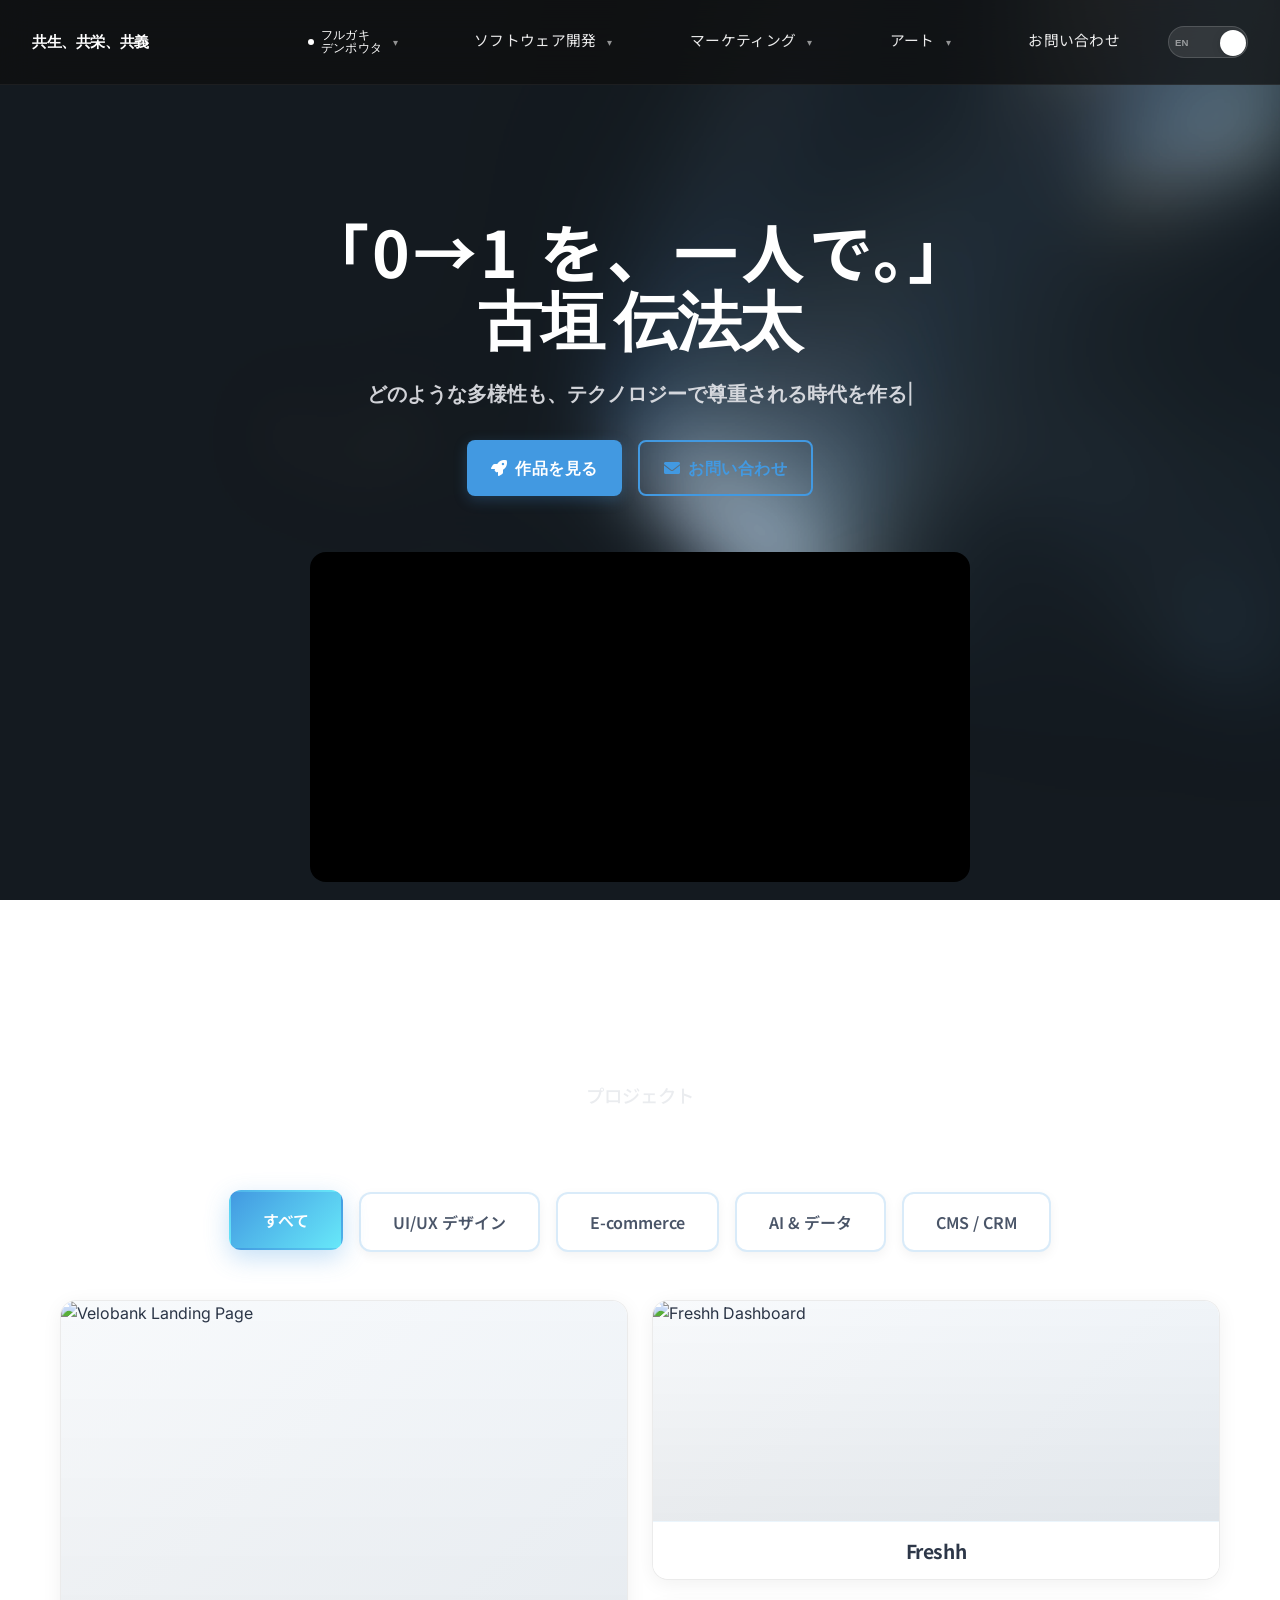
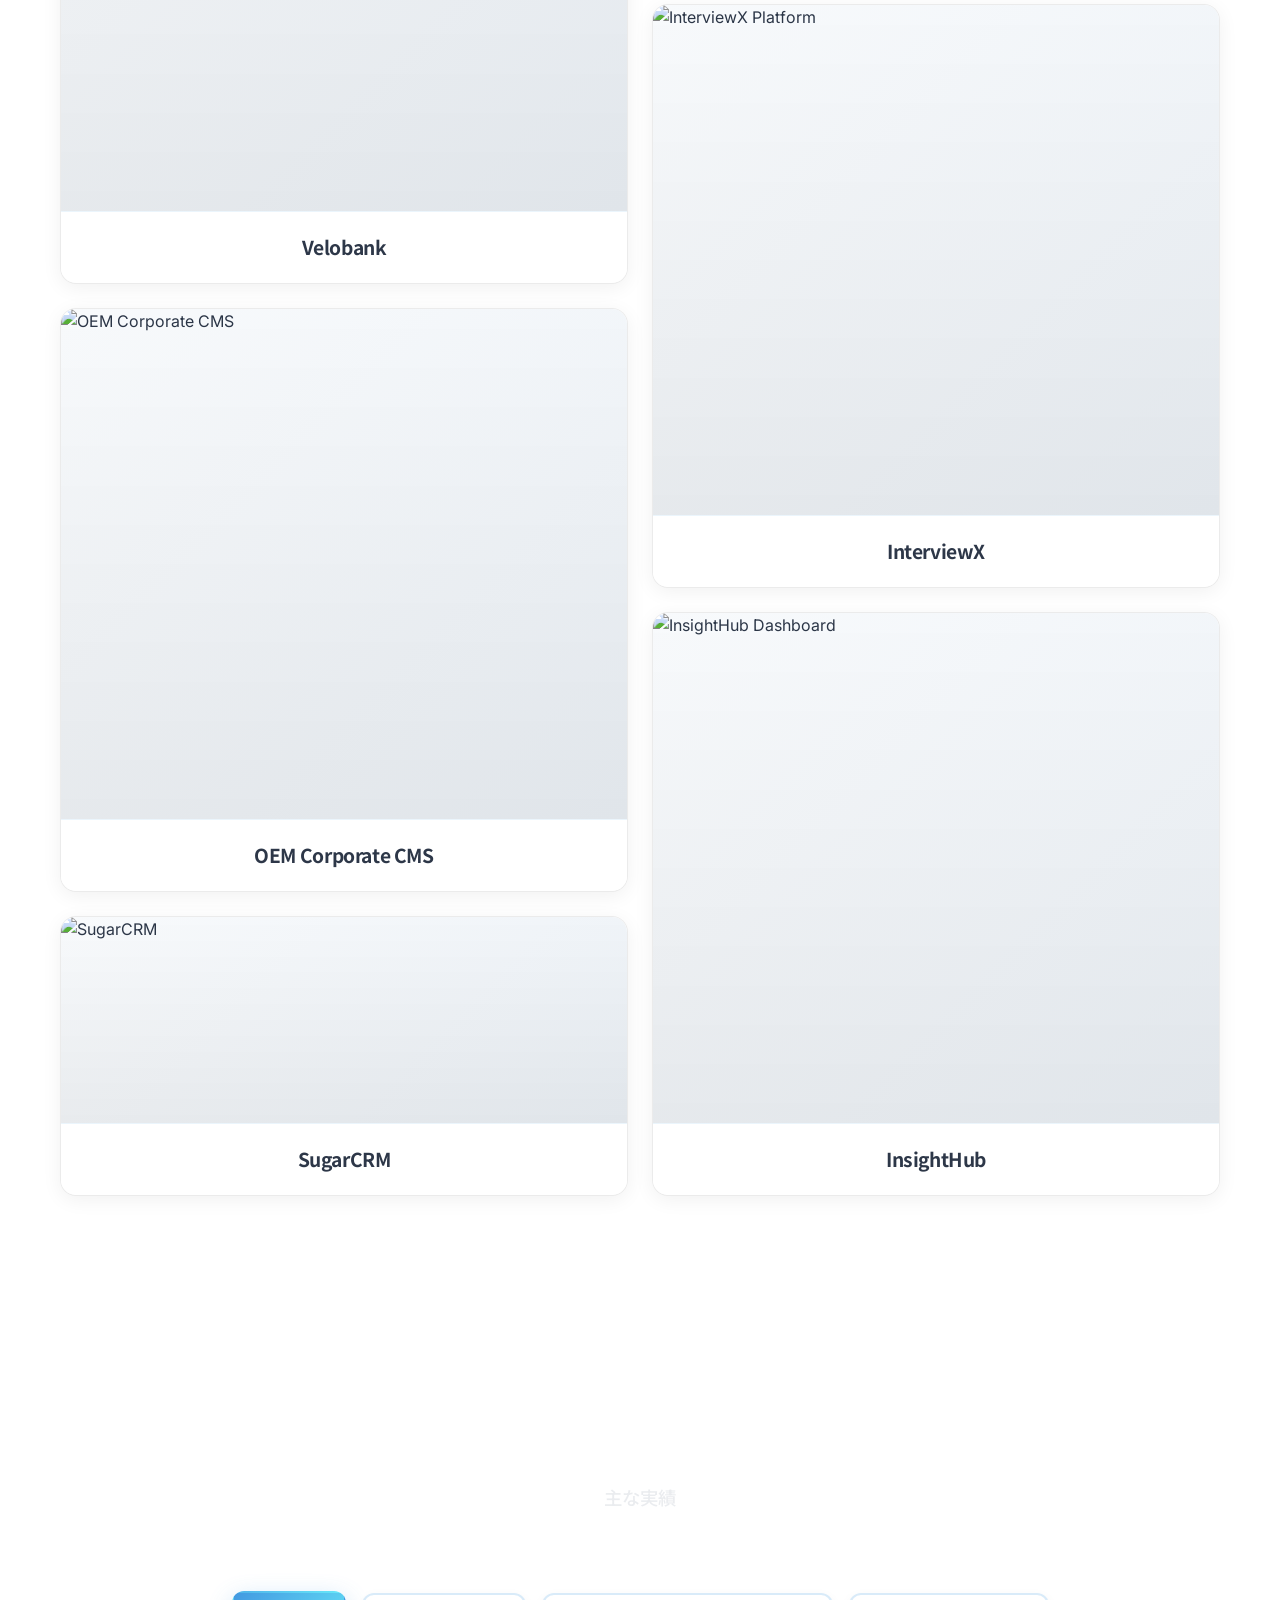
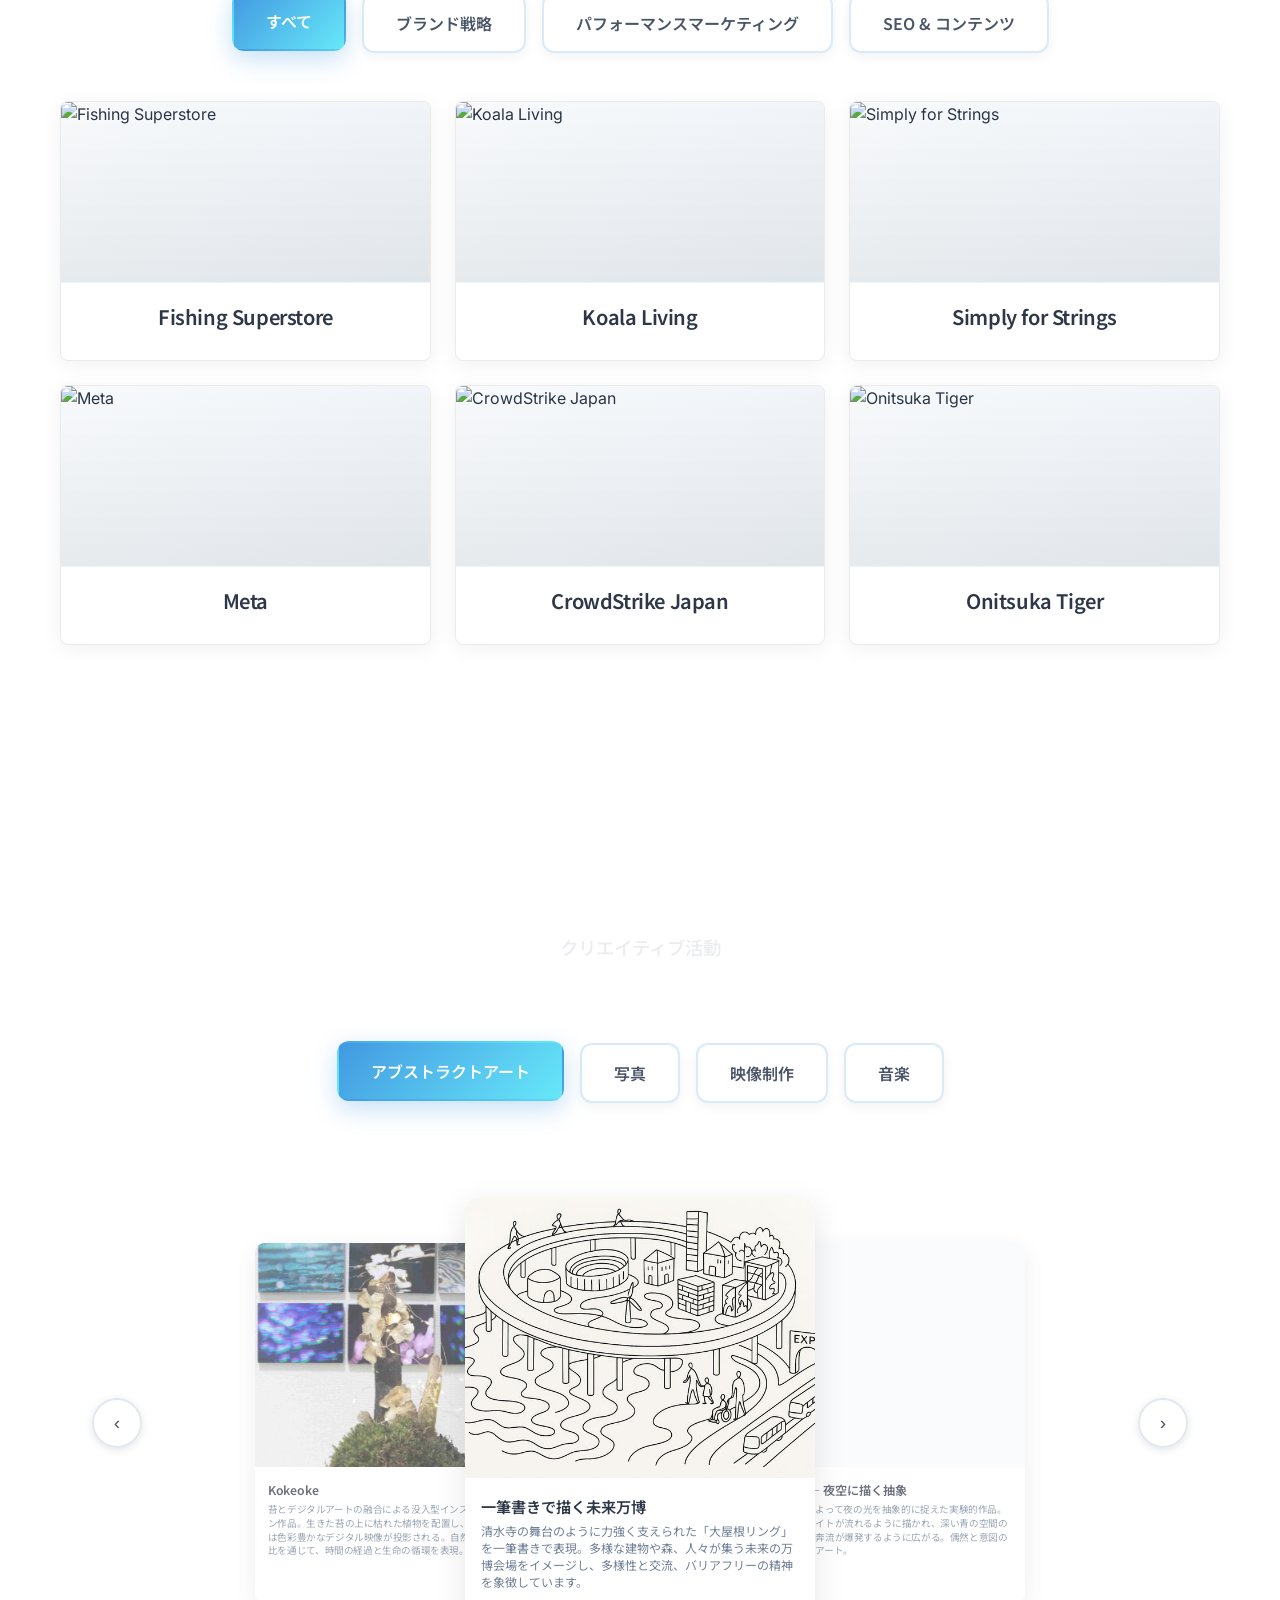
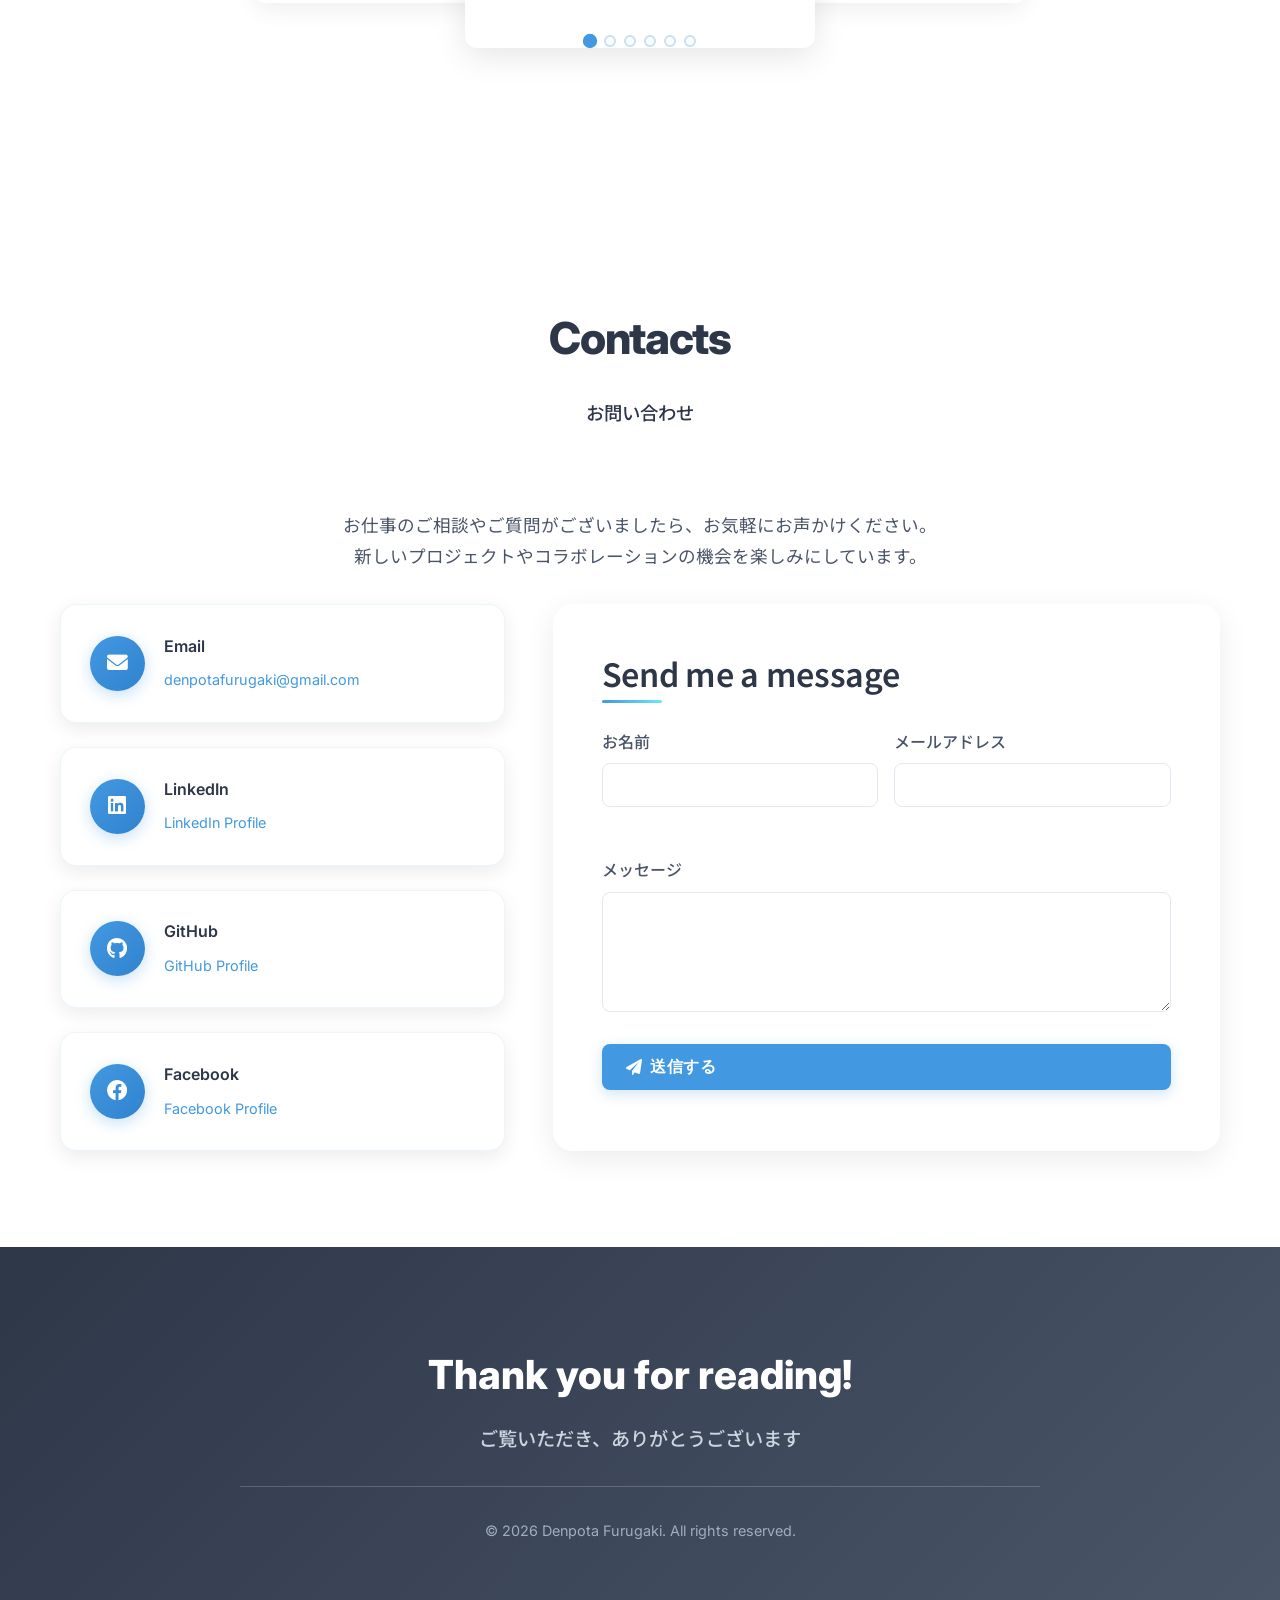
==== commit ed084d0b: "Add AI page, hierarchical nav dropdowns, photography refresh, dark theme polish - New ai.html showca" ====
--- a/index.html
+++ b/index.html
@@ -39,46 +39,77 @@
                 </a>
             </div>
             <div class="nav-menu" id="nav-menu">
-                <a href="#home" class="nav-link active">
-                    <span class="nav-link-dot" aria-hidden="true"></span>
-                    <span class="nav-link-inner">
-                        <span class="nav-link-text" data-ja="ホーム" data-en="Home">Home</span>
-                        <span class="nav-link-text-ghost" aria-hidden="true" data-ja="ホーム" data-en="Home">Home</span>
-                    </span>
-                </a>
-                <a href="about.html" class="nav-link">
-                    <span class="nav-link-dot" aria-hidden="true"></span>
-                    <span class="nav-link-inner">
-                        <span class="nav-link-text" data-ja="自己紹介" data-en="About">About</span>
-                        <span class="nav-link-text-ghost" aria-hidden="true" data-ja="自己紹介" data-en="About">About</span>
-                    </span>
-                </a>
-                <a href="#software-development" class="nav-link">
-                    <span class="nav-link-dot" aria-hidden="true"></span>
-                    <span class="nav-link-inner">
-                        <span class="nav-link-text" data-ja="ソフトウェア開発" data-en="Software Development">Software Development</span>
-                        <span class="nav-link-text-ghost" aria-hidden="true" data-ja="ソフトウェア開発" data-en="Software Development">Software Development</span>
-                    </span>
-                </a>
-                <a href="#marketing" class="nav-link">
-                    <span class="nav-link-dot" aria-hidden="true"></span>
-                    <span class="nav-link-inner">
-                        <span class="nav-link-text" data-ja="マーケティング" data-en="Marketing">Marketing</span>
-                        <span class="nav-link-text-ghost" aria-hidden="true" data-ja="マーケティング" data-en="Marketing">Marketing</span>
-                    </span>
-                </a>
-                <a href="#art" class="nav-link">
-                    <span class="nav-link-dot" aria-hidden="true"></span>
-                    <span class="nav-link-inner">
-                        <span class="nav-link-text" data-ja="アート" data-en="Art">Art</span>
-                        <span class="nav-link-text-ghost" aria-hidden="true" data-ja="アート" data-en="Art">Art</span>
-                    </span>
-                </a>
+                <div class="nav-dropdown">
+                    <a href="#home" class="nav-link nav-link-stacked nav-link-has-children active">
+                        <span class="nav-link-dot" aria-hidden="true"></span>
+                        <span class="nav-link-inner">
+                            <span class="nav-link-text" data-ja="フルガキ<br>デンポウタ" data-en="Denpota<br>Furugaki">フルガキ<br>デンポウタ</span>
+                            <span class="nav-link-text-ghost" aria-hidden="true" data-ja="フルガキ<br>デンポウタ" data-en="Denpota<br>Furugaki">フルガキ<br>デンポウタ</span>
+                        </span>
+                        <span class="nav-link-chevron" aria-hidden="true">▾</span>
+                    </a>
+                    <div class="nav-dropdown-menu">
+                        <a href="about.html" class="dropdown-item" data-ja="自己紹介" data-en="About">自己紹介</a>
+                        <a href="ai.html" class="dropdown-item" data-ja="AI（AI実装）" data-en="AI (Implementation)">AI（AI実装）</a>
+                        <a href="skills.html" class="dropdown-item" data-ja="スキルシート" data-en="Skill Sheet">スキルシート</a>
+                    </div>
+                </div>
+
+                <div class="nav-dropdown">
+                    <a href="#software-development" class="nav-link nav-link-has-children">
+                        <span class="nav-link-dot" aria-hidden="true"></span>
+                        <span class="nav-link-inner">
+                            <span class="nav-link-text" data-ja="ソフトウェア開発" data-en="Software">ソフトウェア開発</span>
+                            <span class="nav-link-text-ghost" aria-hidden="true" data-ja="ソフトウェア開発" data-en="Software">ソフトウェア開発</span>
+                        </span>
+                        <span class="nav-link-chevron" aria-hidden="true">▾</span>
+                    </a>
+                    <div class="nav-dropdown-menu">
+                        <a href="index.html#software-development=sw-uiux" class="dropdown-item" data-ja="UI/UX デザイン" data-en="UI/UX Design">UI/UX デザイン</a>
+                        <a href="index.html#software-development=sw-ecommerce" class="dropdown-item" data-ja="E-commerce" data-en="E-commerce">E-commerce</a>
+                        <a href="index.html#software-development=sw-ai-data" class="dropdown-item" data-ja="AI & データ" data-en="AI & Data">AI & データ</a>
+                        <a href="index.html#software-development=sw-cms-crm" class="dropdown-item" data-ja="CMS / CRM" data-en="CMS / CRM">CMS / CRM</a>
+                    </div>
+                </div>
+
+                <div class="nav-dropdown">
+                    <a href="#marketing" class="nav-link nav-link-has-children">
+                        <span class="nav-link-dot" aria-hidden="true"></span>
+                        <span class="nav-link-inner">
+                            <span class="nav-link-text" data-ja="マーケティング" data-en="Marketing">マーケティング</span>
+                            <span class="nav-link-text-ghost" aria-hidden="true" data-ja="マーケティング" data-en="Marketing">マーケティング</span>
+                        </span>
+                        <span class="nav-link-chevron" aria-hidden="true">▾</span>
+                    </a>
+                    <div class="nav-dropdown-menu">
+                        <a href="index.html#marketing=brand-strategy" class="dropdown-item" data-ja="ブランド戦略" data-en="Brand Strategy">ブランド戦略</a>
+                        <a href="index.html#marketing=performance-marketing" class="dropdown-item" data-ja="パフォーマンスマーケティング" data-en="Performance Marketing">パフォーマンスマーケティング</a>
+                        <a href="index.html#marketing=seo-content" class="dropdown-item" data-ja="SEO & コンテンツ" data-en="SEO & Content">SEO & コンテンツ</a>
+                    </div>
+                </div>
+
+                <div class="nav-dropdown">
+                    <a href="#art" class="nav-link nav-link-has-children">
+                        <span class="nav-link-dot" aria-hidden="true"></span>
+                        <span class="nav-link-inner">
+                            <span class="nav-link-text" data-ja="アート" data-en="Art">アート</span>
+                            <span class="nav-link-text-ghost" aria-hidden="true" data-ja="アート" data-en="Art">アート</span>
+                        </span>
+                        <span class="nav-link-chevron" aria-hidden="true">▾</span>
+                    </a>
+                    <div class="nav-dropdown-menu">
+                        <a href="index.html#art=art-digital" class="dropdown-item" data-ja="Abstract Art" data-en="Abstract Art">Abstract Art</a>
+                        <a href="index.html#art=art-photography" class="dropdown-item" data-ja="写真" data-en="Photography">写真</a>
+                        <a href="index.html#art=art-video" class="dropdown-item" data-ja="映像制作" data-en="Video Production">映像制作</a>
+                        <a href="index.html#art=art-music" class="dropdown-item" data-ja="音楽" data-en="Music">音楽</a>
+                    </div>
+                </div>
+
                 <a href="#contact" class="nav-link">
                     <span class="nav-link-dot" aria-hidden="true"></span>
                     <span class="nav-link-inner">
-                        <span class="nav-link-text" data-ja="お問い合わせ" data-en="Contact">Contact</span>
-                        <span class="nav-link-text-ghost" aria-hidden="true" data-ja="お問い合わせ" data-en="Contact">Contact</span>
+                        <span class="nav-link-text" data-ja="お問い合わせ" data-en="Contact">お問い合わせ</span>
+                        <span class="nav-link-text-ghost" aria-hidden="true" data-ja="お問い合わせ" data-en="Contact">お問い合わせ</span>
                     </span>
                 </a>
                 <button id="lang-toggle" class="lang-btn japanese" title="Switch Language / 言語を切り替え">
@@ -105,8 +136,8 @@
         <div class="hero-content">
             <div class="hero-text">
                 <h1 class="hero-title">
-                    <span class="title-line" data-ja="「0→1 を、一人で。」" data-en="From Zero to One, Solo.">From Zero to One, Solo.</span>
-                    <span class="title-line" data-ja="古垣 伝法太" data-en="Denpota Furugaki">Denpota Furugaki</span>
+                    <span class="title-line" data-ja="「0→1 を、一人で。」" data-en="From Zero to One, Solo.">「0→1 を、一人で。」</span>
+                    <span class="title-line" data-ja="古垣 伝法太" data-en="Denpota Furugaki">古垣 伝法太</span>
                 </h1>
                 <p class="hero-subtitle">
                     <span class="typing-text" id="typing-text"></span>
@@ -115,11 +146,11 @@
                 <div class="hero-buttons">
                     <a href="#software-development" class="btn btn-primary">
                         <i class="fas fa-rocket"></i>
-                        <span data-ja="作品を見る" data-en="View My Work">View My Work</span>
+                        <span data-ja="作品を見る" data-en="View My Work">作品を見る</span>
                     </a>
                     <a href="#contact" class="btn btn-secondary">
                         <i class="fas fa-envelope"></i>
-                        <span data-ja="お問い合わせ" data-en="Get In Touch">Get In Touch</span>
+                        <span data-ja="お問い合わせ" data-en="Get In Touch">お問い合わせ</span>
                     </a>
                 </div>
             </div>
@@ -140,7 +171,7 @@
     <section id="software-development" class="work">
         <div class="container">
             <div class="section-header">
-                <h2 class="section-title" data-ja="ソフトウェア開発" data-en="Software Development">Software Development</h2>
+                <h2 class="section-title" data-ja="ソフトウェア開発" data-en="Software Development">ソフトウェア開発</h2>
                 <p class="section-subtitle japanese-subtitle" data-ja="プロジェクト" data-en="">プロジェクト</p>
             </div>
             
@@ -284,7 +315,7 @@
     <section id="marketing" class="work">
         <div class="container">
             <div class="section-header">
-                <h2 class="section-title" data-ja="マーケティング" data-en="Marketing">Marketing</h2>
+                <h2 class="section-title" data-ja="マーケティング" data-en="Marketing">マーケティング</h2>
                 <p class="section-subtitle japanese-subtitle" data-ja="主な実績" data-en="Achievements">主な実績</p>
             </div>
                 
@@ -441,7 +472,7 @@
     <section id="art" class="work">
         <div class="container">
             <div class="section-header">
-                <h2 class="section-title" data-ja="アート" data-en="Art">Art</h2>
+                <h2 class="section-title" data-ja="アート" data-en="Art">アート</h2>
                 <p class="section-subtitle japanese-subtitle" data-ja="クリエイティブ活動" data-en="">クリエイティブ活動</p>
             </div>
             
@@ -546,6 +577,96 @@
                         <div class="digital-art-carousel-track">
                             <div class="digital-art-slide left">
                                 <div class="art-image">
+                                    <img loading="lazy" src="images/photography/IMG_3817.JPG" alt="桜爛漫">
+                                </div>
+                                <div class="art-content">
+                                    <h4 class="art-title" data-ja="桜爛漫" data-en="Sakura in Full Bloom">桜爛漫</h4>
+                                    <p class="art-text" data-ja="満開の桜にレンズを近づけ、花びら一枚一枚の繊細な色合いを捉えた一枚。儚さと生命力が同居する春の象徴。" data-en="Up close with cherry blossoms at full bloom — each petal's delicate hue captured in detail. A symbol of spring where fragility and vitality coexist.">満開の桜にレンズを近づけ、花びら一枚一枚の繊細な色合いを捉えた一枚。儚さと生命力が同居する春の象徴。</p>
+                                </div>
+                            </div>
+                            <div class="digital-art-slide center">
+                                <div class="art-image">
+                                    <img loading="lazy" src="images/photography/IMG_4751.JPG" alt="春を抱いて">
+                                </div>
+                                <div class="art-content">
+                                    <h4 class="art-title" data-ja="春を抱いて" data-en="Holding Spring">春を抱いて</h4>
+                                    <p class="art-text" data-ja="満開のつつじを背景に、母娘で寄り添うポートレート。穏やかな視線と優しい表情が、家族の時間の豊かさを伝える。" data-en="A mother and daughter portrait against a backdrop of azaleas in full bloom. Calm eyes and gentle expressions speak to the richness of family time.">満開のつつじを背景に、母娘で寄り添うポートレート。穏やかな視線と優しい表情が、家族の時間の豊かさを伝える。</p>
+                                </div>
+                            </div>
+                            <div class="digital-art-slide right">
+                                <div class="art-image">
+                                    <img loading="lazy" src="images/photography/IMG_3789.JPG" alt="春の歓声">
+                                </div>
+                                <div class="art-content">
+                                    <h4 class="art-title" data-ja="春の歓声" data-en="Spring Cheer">春の歓声</h4>
+                                    <p class="art-text" data-ja="春の柔らかな光の中で、屈託のない歓声を上げる少女。ピンクのワンピースが新緑に映え、子どもの生命力そのものが画面いっぱいに溢れる。" data-en="A young girl bursts into uninhibited cheer in soft spring light. Her pink dress glows against fresh green leaves, and a child's pure vitality fills the frame.">春の柔らかな光の中で、屈託のない歓声を上げる少女。ピンクのワンピースが新緑に映え、子どもの生命力そのものが画面いっぱいに溢れる。</p>
+                                </div>
+                            </div>
+                            <div class="digital-art-slide hidden">
+                                <div class="art-image">
+                                    <img loading="lazy" src="images/photography/IMG_4635.JPG" alt="微笑みの蕾">
+                                </div>
+                                <div class="art-content">
+                                    <h4 class="art-title" data-ja="微笑みの蕾" data-en="A Small Smile">微笑みの蕾</h4>
+                                    <p class="art-text" data-ja="ピンクの帽子をかぶり、はにかむように微笑む少女のクローズアップ。背景の緑と紫のボケが、その表情の柔らかさをそっと包む。" data-en="A close-up of a girl in a pink hat, her shy smile barely contained. The soft green and purple bokeh wraps gently around the tenderness of her expression.">ピンクの帽子をかぶり、はにかむように微笑む少女のクローズアップ。背景の緑と紫のボケが、その表情の柔らかさをそっと包む。</p>
+                                </div>
+                            </div>
+                            <div class="digital-art-slide hidden">
+                                <div class="art-image">
+                                    <img loading="lazy" src="images/photography/IMG_4323.JPG" alt="木陰のかくれんぼ">
+                                </div>
+                                <div class="art-content">
+                                    <h4 class="art-title" data-ja="木陰のかくれんぼ" data-en="Hide and Seek">木陰のかくれんぼ</h4>
+                                    <p class="art-text" data-ja="桜の木の幹から顔を覗かせる少女。木に添えられた小さな花飾りと、子どものはにかむような表情が、春の日のひとときを印象的に切り取る。" data-en="A girl peeks out from behind a cherry tree trunk. The tiny flower decoration on the bark and her bashful expression frame an unforgettable spring moment.">桜の木の幹から顔を覗かせる少女。木に添えられた小さな花飾りと、子どものはにかむような表情が、春の日のひとときを印象的に切り取る。</p>
+                                </div>
+                            </div>
+                            <div class="digital-art-slide hidden">
+                                <div class="art-image">
+                                    <img loading="lazy" src="images/photography/IMG_4747.JPG" alt="母と娘の対話">
+                                </div>
+                                <div class="art-content">
+                                    <h4 class="art-title" data-ja="母と娘の対話" data-en="Mother & Daughter">母と娘の対話</h4>
+                                    <p class="art-text" data-ja="抱きかかえる母を見上げる娘。色とりどりの花々を背景に、何気ないやりとりが二人の絆を静かに物語る。" data-en="A daughter looks up at her mother in her arms. With brightly colored flowers as backdrop, an everyday exchange quietly tells the story of their bond.">抱きかかえる母を見上げる娘。色とりどりの花々を背景に、何気ないやりとりが二人の絆を静かに物語る。</p>
+                                </div>
+                            </div>
+                            <div class="digital-art-slide hidden">
+                                <div class="art-image">
+                                    <img loading="lazy" src="images/photography/IMG_4504.JPG" alt="雨の日の冒険">
+                                </div>
+                                <div class="art-content">
+                                    <h4 class="art-title" data-ja="雨の日の冒険" data-en="A Rainy Day Adventure">雨の日の冒険</h4>
+                                    <p class="art-text" data-ja="雨上がりの小道を歩く、黄色いレインコートの子ども。透明なフードの内側から覗く真剣な視線が、雨そのものを冒険に変える子どもの世界観を映す。" data-en="A child walks a misty path in a bright yellow raincoat. The earnest gaze peeking through the transparent hood reflects the world of a child who turns rain itself into adventure.">雨上がりの小道を歩く、黄色いレインコートの子ども。透明なフードの内側から覗く真剣な視線が、雨そのものを冒険に変える子どもの世界観を映す。</p>
+                                </div>
+                            </div>
+                            <div class="digital-art-slide hidden">
+                                <div class="art-image">
+                                    <img loading="lazy" src="images/photography/IMG_4611.JPG" alt="春風の中で">
+                                </div>
+                                <div class="art-content">
+                                    <h4 class="art-title" data-ja="春風の中で" data-en="In the Spring Breeze">春風の中で</h4>
+                                    <p class="art-text" data-ja="紫の花を背景に、風に髪をなびかせて俯く女性。柔らかな逆光と表情の繊細さが、静謐で詩的な情景を生んでいる。" data-en="A woman looks down as the breeze lifts her hair, set against a haze of purple blossoms. Soft backlight and the delicacy of her expression compose a quiet, poetic scene.">紫の花を背景に、風に髪をなびかせて俯く女性。柔らかな逆光と表情の繊細さが、静謐で詩的な情景を生んでいる。</p>
+                                </div>
+                            </div>
+                            <div class="digital-art-slide hidden">
+                                <div class="art-image">
+                                    <img loading="lazy" src="images/photography/Jio_Sakura.JPG" alt="桜の冒険">
+                                </div>
+                                <div class="art-content">
+                                    <h4 class="art-title" data-ja="桜の冒険" data-en="Cherry Blossom Adventure">桜の冒険</h4>
+                                    <p class="art-text" data-ja="満開の桜を背景に遊具で遊ぶ少年。ピンクの花びらと赤黄色の遊具が鮮やかなコントラストを生み、春の喜びと子どもの冒険心が一枚に凝縮されている。" data-en="A boy playing on equipment against a backdrop of cherry blossoms in full bloom. The vivid contrast between pink petals and red-yellow playground structures condenses the joy of spring and a child's sense of adventure into a single frame.">満開の桜を背景に遊具で遊ぶ少年。ピンクの花びらと赤黄色の遊具が鮮やかなコントラストを生み、春の喜びと子どもの冒険心が一枚に凝縮されている。</p>
+                                </div>
+                            </div>
+                            <div class="digital-art-slide hidden">
+                                <div class="art-image">
+                                    <img loading="lazy" src="images/photography/IMG_2616.JPG" alt="祭りの子">
+                                </div>
+                                <div class="art-content">
+                                    <h4 class="art-title" data-ja="祭りの子" data-en="Child at the Festival">祭りの子</h4>
+                                    <p class="art-text" data-ja="神社の祭りの賑わいの中、赤い柱に手を伸ばす幼い少女。色鮮やかな背景のボケ味が祭りの華やかさを映し出し、少女の真剣な表情が日本の伝統文化との出会いの瞬間を切り取っている。" data-en="A young girl reaching toward a red shrine pillar amidst the bustle of a festival. The vivid bokeh reflects the festivity's vibrancy, while her earnest expression captures the moment of encountering Japanese traditional culture.">神社の祭りの賑わいの中、赤い柱に手を伸ばす幼い少女。色鮮やかな背景のボケ味が祭りの華やかさを映し出し、少女の真剣な表情が日本の伝統文化との出会いの瞬間を切り取っている。</p>
+                                </div>
+                            </div>
+                            <div class="digital-art-slide hidden">
+                                <div class="art-image">
                                     <img loading="lazy" src="images/photography/IMG_0034.JPG" alt="無垢なまなざし">
                                 </div>
                                 <div class="art-content">
@@ -553,7 +674,7 @@
                                     <p class="art-text" data-ja="リボンを付けた幼い少女の純粋な表情を捉えたポートレート。柔らかな自然光が生み出す温かみのあるトーンが、子どもの無邪気さと好奇心を引き立てる。" data-en="A portrait capturing the pure expression of a young girl with a ribbon. The warm tones created by soft natural light accentuate the child's innocence and curiosity.">リボンを付けた幼い少女の純粋な表情を捉えたポートレート。柔らかな自然光が生み出す温かみのあるトーンが、子どもの無邪気さと好奇心を引き立てる。</p>
                                 </div>
                             </div>
-                            <div class="digital-art-slide center">
+                            <div class="digital-art-slide hidden">
                                 <div class="art-image">
                                     <img loading="lazy" src="images/photography/IMG_0090.JPG" alt="夕陽に想う">
                                 </div>
@@ -562,9 +683,18 @@
                                     <p class="art-text" data-ja="黄金色の逆光に包まれた少女の横顔。三つ編みの髪が夕陽に照らされ、物思いにふけるその静かな表情が、一日の終わりの穏やかな感情を映し出す。" data-en="A girl's profile bathed in golden backlight. Her braided hair catches the sunset glow, and her quiet, contemplative expression reflects the gentle emotions at the close of the day.">黄金色の逆光に包まれた少女の横顔。三つ編みの髪が夕陽に照らされ、物思いにふけるその静かな表情が、一日の終わりの穏やかな感情を映し出す。</p>
                                 </div>
                             </div>
-                            <div class="digital-art-slide right">
-                                <div class="art-image">
-                                    <img loading="lazy" src="images/photography/IMG_0200.JPG" alt="Photography">
+                            <div class="digital-art-slide hidden">
+                                <div class="art-image">
+                                    <img loading="lazy" src="images/photography/IMG_0133.JPG" alt="遊びの瞬間">
+                                </div>
+                                <div class="art-content">
+                                    <h4 class="art-title" data-ja="遊びの瞬間" data-en="A Moment of Play">遊びの瞬間</h4>
+                                    <p class="art-text" data-ja="縄跳びで遊ぶ少女を捉えた一枚。緑の背景に映えるモノトーンの衣装と、真剣な眼差しのコントラストが、子どもの無限のエネルギーと集中力を表現している。" data-en="A shot capturing a girl playing jump rope. The contrast between her monochrome outfit against the green backdrop and her focused gaze expresses the boundless energy and concentration of childhood.">縄跳びで遊ぶ少女を捉えた一枚。緑の背景に映えるモノトーンの衣装と、真剣な眼差しのコントラストが、子どもの無限のエネルギーと集中力を表現している。</p>
+                                </div>
+                            </div>
+                            <div class="digital-art-slide hidden">
+                                <div class="art-image">
+                                    <img loading="lazy" src="images/photography/IMG_0200.JPG" alt="日常の一片">
                                 </div>
                                 <div class="art-content">
                                     <h4 class="art-title" data-ja="日常の一片" data-en="A Slice of Everyday">日常の一片</h4>
@@ -573,34 +703,7 @@
                             </div>
                             <div class="digital-art-slide hidden">
                                 <div class="art-image">
-                                    <img loading="lazy" src="images/photography/IMG_0133.JPG" alt="遊びの瞬間">
-                                </div>
-                                <div class="art-content">
-                                    <h4 class="art-title" data-ja="遊びの瞬間" data-en="A Moment of Play">遊びの瞬間</h4>
-                                    <p class="art-text" data-ja="縄跳びで遊ぶ少女を捉えた一枚。緑の背景に映えるモノトーンの衣装と、真剣な眼差しのコントラストが、子どもの無限のエネルギーと集中力を表現している。" data-en="A shot capturing a girl playing jump rope. The contrast between her monochrome outfit against the green backdrop and her focused gaze expresses the boundless energy and concentration of childhood.">縄跳びで遊ぶ少女を捉えた一枚。緑の背景に映えるモノトーンの衣装と、真剣な眼差しのコントラストが、子どもの無限のエネルギーと集中力を表現している。</p>
-                                </div>
-                            </div>
-                            <div class="digital-art-slide hidden">
-                                <div class="art-image">
-                                    <img loading="lazy" src="images/photography/IMG_2616.JPG" alt="祭りの子">
-                                </div>
-                                <div class="art-content">
-                                    <h4 class="art-title" data-ja="祭りの子" data-en="Child at the Festival">祭りの子</h4>
-                                    <p class="art-text" data-ja="神社の祭りの賑わいの中、赤い柱に手を伸ばす幼い少女。色鮮やかな背景のボケ味が祭りの華やかさを映し出し、少女の真剣な表情が日本の伝統文化との出会いの瞬間を切り取っている。" data-en="A young girl reaching toward a red shrine pillar amidst the bustle of a festival. The vivid bokeh reflects the festivity's vibrancy, while her earnest expression captures the moment of encountering Japanese traditional culture.">神社の祭りの賑わいの中、赤い柱に手を伸ばす幼い少女。色鮮やかな背景のボケ味が祭りの華やかさを映し出し、少女の真剣な表情が日本の伝統文化との出会いの瞬間を切り取っている。</p>
-                                </div>
-                            </div>
-                            <div class="digital-art-slide hidden">
-                                <div class="art-image">
-                                    <img loading="lazy" src="images/photography/IMG_2685.JPG" alt="神社の微笑み">
-                                </div>
-                                <div class="art-content">
-                                    <h4 class="art-title" data-ja="神社の微笑み" data-en="Smile at the Shrine">神社の微笑み</h4>
-                                    <p class="art-text" data-ja="神社の境内で振り返る女性の自然な笑顔。白い着物と提灯のぼかしが調和し、日本の伝統的な空間の中で生まれる温かく親しみやすい一瞬を記録している。" data-en="A woman's natural smile as she turns back at a shrine. The white kimono and soft lantern bokeh harmonize, documenting a warm and approachable moment born within a traditional Japanese setting.">神社の境内で振り返る女性の自然な笑顔。白い着物と提灯のぼかしが調和し、日本の伝統的な空間の中で生まれる温かく親しみやすい一瞬を記録している。</p>
-                                </div>
-                            </div>
-                            <div class="digital-art-slide hidden">
-                                <div class="art-image">
-                                    <img loading="lazy" src="images/photography/IMG_1673.JPG" alt="Photography">
+                                    <img loading="lazy" src="images/photography/IMG_1673.JPG" alt="静かな視線">
                                 </div>
                                 <div class="art-content">
                                     <h4 class="art-title" data-ja="静かな視線" data-en="A Quiet Gaze">静かな視線</h4>
@@ -609,20 +712,11 @@
                             </div>
                             <div class="digital-art-slide hidden">
                                 <div class="art-image">
-                                    <img loading="lazy" src="images/photography/IMG_9352.JPG" alt="弾ける笑顔">
-                                </div>
-                                <div class="art-content">
-                                    <h4 class="art-title" data-ja="弾ける笑顔" data-en="Radiant Laughter">弾ける笑顔</h4>
-                                    <p class="art-text" data-ja="自然体で弾けるような笑顔を見せる女性のポートレート。飾らない表情の中に溢れる温かさと親しみが、見る者にもその幸福感を伝える。" data-en="A portrait of a woman with a naturally radiant, bursting smile. The warmth and approachability overflowing from her unposed expression conveys a sense of happiness to the viewer.">自然体で弾けるような笑顔を見せる女性のポートレート。飾らない表情の中に溢れる温かさと親しみが、見る者にもその幸福感を伝える。</p>
-                                </div>
-                            </div>
-                            <div class="digital-art-slide hidden">
-                                <div class="art-image">
-                                    <img loading="lazy" src="images/photography/Jio_Sakura.JPG" alt="桜の冒険">
-                                </div>
-                                <div class="art-content">
-                                    <h4 class="art-title" data-ja="桜の冒険" data-en="Cherry Blossom Adventure">桜の冒険</h4>
-                                    <p class="art-text" data-ja="満開の桜を背景に遊具で遊ぶ少年。ピンクの花びらと赤黄色の遊具が鮮やかなコントラストを生み、春の喜びと子どもの冒険心が一枚に凝縮されている。" data-en="A boy playing on equipment against a backdrop of cherry blossoms in full bloom. The vivid contrast between pink petals and red-yellow playground structures condenses the joy of spring and a child's sense of adventure into a single frame.">満開の桜を背景に遊具で遊ぶ少年。ピンクの花びらと赤黄色の遊具が鮮やかなコントラストを生み、春の喜びと子どもの冒険心が一枚に凝縮されている。</p>
+                                    <img loading="lazy" src="images/photography/IMG_0162.JPG" alt="苔のインスタレーション">
+                                </div>
+                                <div class="art-content">
+                                    <h4 class="art-title" data-ja="苔のインスタレーション" data-en="Moss Installation">苔のインスタレーション</h4>
+                                    <p class="art-text" data-ja="苔玉と背後のデジタルアート群が交錯する展示空間。自然と人工、有機と無機が静かに対話する瞬間を切り取った一枚。" data-en="An exhibition space where a moss sphere meets a grid of digital artworks. A frame capturing the quiet dialogue between nature and technology, organic and inorganic.">苔玉と背後のデジタルアート群が交錯する展示空間。自然と人工、有機と無機が静かに対話する瞬間を切り取った一枚。</p>
                                 </div>
                             </div>
                         </div>
--- a/styles.css
+++ b/styles.css
@@ -12,7 +12,7 @@
 body {
     font-family: 'Inter', 'Noto Sans JP', sans-serif;
     line-height: 1.6;
-    color: #e5e7eb;
+    color: #2d3748;
     background: transparent;
     overflow-x: hidden;
 }
@@ -218,6 +218,11 @@
     font-size: 0.92rem;
     letter-spacing: 0.02em;
     cursor: pointer;
+    transition: transform 0.5s cubic-bezier(0.25, 1, 0.5, 1);
+}
+
+.nav-link-inner {
+    transition: transform 0.5s cubic-bezier(0.25, 1, 0.5, 1);
 }
 
 .nav-link-dot {
@@ -279,7 +284,7 @@
     border: none;
     cursor: pointer;
     color: #ffffff;
-    transition: transform 0.3s ease;
+    transition: transform 0.6s cubic-bezier(0.25, 1, 0.5, 1);
 }
 
 .nav-toggle-inner {
@@ -287,6 +292,7 @@
     display: block;
     width: 100%;
     height: 100%;
+    transition: transform 0.6s cubic-bezier(0.25, 1, 0.5, 1);
 }
 
 .nav-toggle-ring {
@@ -10434,3 +10440,985 @@
 .contact .section-subtitle {
     color: inherit;
 }
+
+/* ============================================== */
+/* AI Page                                        */
+/* ============================================== */
+
+.ai-page {
+    padding-top: 84px;
+    color: #e5e7eb;
+}
+
+.ai-page .container {
+    max-width: 1200px;
+    margin: 0 auto;
+    padding: 0 24px;
+}
+
+/* ----- Section header (shared) ----- */
+.ai-section-header {
+    text-align: center;
+    margin-bottom: 4rem;
+}
+
+.ai-section-eyebrow {
+    display: inline-block;
+    font-family: 'Inter', sans-serif;
+    font-size: 0.75rem;
+    font-weight: 600;
+    letter-spacing: 0.25em;
+    color: rgba(229, 231, 235, 0.55);
+    margin-bottom: 1rem;
+}
+
+.ai-section-title {
+    font-family: 'Inter', sans-serif;
+    font-size: clamp(2rem, 4vw, 3rem);
+    font-weight: 700;
+    color: #ffffff;
+    letter-spacing: -0.02em;
+    line-height: 1.2;
+    margin: 0;
+}
+
+.ai-section-lead {
+    max-width: 720px;
+    margin: 1.5rem auto 0;
+    font-size: 1.05rem;
+    line-height: 1.8;
+    color: rgba(229, 231, 235, 0.75);
+}
+
+/* ----- Hero ----- */
+.ai-hero {
+    padding: 6rem 0 5rem;
+    text-align: center;
+}
+
+.ai-hero-eyebrow {
+    display: inline-block;
+    font-family: 'Inter', sans-serif;
+    font-size: 0.8rem;
+    font-weight: 600;
+    letter-spacing: 0.3em;
+    color: rgba(229, 231, 235, 0.55);
+    margin-bottom: 1.5rem;
+}
+
+.ai-hero-title {
+    font-family: 'Inter', sans-serif;
+    font-size: clamp(2.4rem, 5.5vw, 4rem);
+    font-weight: 800;
+    color: #ffffff;
+    letter-spacing: -0.03em;
+    line-height: 1.15;
+    margin: 0 auto 2rem;
+    max-width: 14em;
+}
+
+.ai-hero-lead {
+    max-width: 680px;
+    margin: 0 auto 3rem;
+    font-size: 1.1rem;
+    line-height: 1.85;
+    color: rgba(229, 231, 235, 0.85);
+}
+
+.ai-hero-stats {
+    display: flex;
+    flex-wrap: wrap;
+    justify-content: center;
+    gap: 2.5rem;
+    margin-top: 3rem;
+}
+
+.ai-hero-stat {
+    display: flex;
+    flex-direction: column;
+    align-items: center;
+    gap: 0.5rem;
+    padding: 1.5rem 2rem;
+    background: rgba(255, 255, 255, 0.04);
+    border: 1px solid rgba(255, 255, 255, 0.08);
+    border-radius: 12px;
+    min-width: 160px;
+}
+
+.ai-stat-value {
+    font-family: 'Inter', sans-serif;
+    font-size: 2rem;
+    font-weight: 800;
+    color: #ffffff;
+    letter-spacing: -0.02em;
+}
+
+.ai-stat-label {
+    font-size: 0.85rem;
+    color: rgba(229, 231, 235, 0.7);
+}
+
+/* ----- AI Stack ----- */
+.ai-stack-section {
+    padding: 5rem 0;
+}
+
+.ai-stack-grid {
+    display: grid;
+    grid-template-columns: repeat(auto-fit, minmax(260px, 1fr));
+    gap: 1.25rem;
+}
+
+.ai-tool-card {
+    padding: 2rem 1.75rem;
+    background: rgba(255, 255, 255, 0.04);
+    border: 1px solid rgba(255, 255, 255, 0.08);
+    border-radius: 14px;
+    transition: transform 0.3s ease, background 0.3s ease, border-color 0.3s ease;
+}
+
+.ai-tool-card:hover {
+    transform: translateY(-4px);
+    background: rgba(255, 255, 255, 0.06);
+    border-color: rgba(255, 255, 255, 0.18);
+}
+
+.ai-tool-icon {
+    width: 44px;
+    height: 44px;
+    border-radius: 10px;
+    background: linear-gradient(135deg, rgba(66, 153, 225, 0.25), rgba(103, 232, 249, 0.18));
+    display: flex;
+    align-items: center;
+    justify-content: center;
+    color: #67e8f9;
+    font-size: 1.1rem;
+    margin-bottom: 1.25rem;
+}
+
+.ai-tool-name {
+    font-family: 'Inter', sans-serif;
+    font-size: 1.05rem;
+    font-weight: 600;
+    color: #ffffff;
+    margin: 0 0 0.5rem;
+}
+
+.ai-tool-use {
+    font-size: 0.92rem;
+    line-height: 1.65;
+    color: rgba(229, 231, 235, 0.75);
+    margin: 0;
+}
+
+/* ----- Featured Case (Onitsuka) ----- */
+.ai-case-featured {
+    padding: 6rem 0;
+    position: relative;
+}
+
+.ai-flow {
+    display: grid;
+    gap: 2rem;
+    margin-top: 2rem;
+}
+
+.ai-flow-stage {
+    background: rgba(255, 255, 255, 0.04);
+    border: 1px solid rgba(255, 255, 255, 0.08);
+    border-radius: 16px;
+    padding: 2.5rem 2rem;
+    position: relative;
+}
+
+.ai-flow-before {
+    border-left: 3px solid rgba(248, 113, 113, 0.5);
+}
+
+.ai-flow-pivot {
+    border-left: 3px solid rgba(250, 204, 21, 0.6);
+    background: linear-gradient(135deg, rgba(250, 204, 21, 0.06), rgba(255, 255, 255, 0.04));
+}
+
+.ai-flow-after {
+    border-left: 3px solid rgba(74, 222, 128, 0.55);
+}
+
+.ai-flow-stage-header {
+    display: flex;
+    align-items: center;
+    gap: 1rem;
+    margin-bottom: 1.75rem;
+}
+
+.ai-flow-step {
+    font-family: 'Inter', sans-serif;
+    font-size: 0.85rem;
+    font-weight: 700;
+    letter-spacing: 0.15em;
+    color: rgba(229, 231, 235, 0.55);
+    padding: 0.35rem 0.8rem;
+    border: 1px solid rgba(255, 255, 255, 0.15);
+    border-radius: 999px;
+}
+
+.ai-flow-stage-header h3 {
+    font-family: 'Inter', sans-serif;
+    font-size: 1.4rem;
+    font-weight: 700;
+    color: #ffffff;
+    margin: 0;
+}
+
+.ai-flow-list {
+    list-style: none;
+    padding: 0;
+    margin: 0;
+    display: grid;
+    gap: 1.1rem;
+}
+
+.ai-flow-list li {
+    display: flex;
+    gap: 1rem;
+    align-items: flex-start;
+    padding: 0.5rem 0;
+}
+
+.ai-flow-list i {
+    color: rgba(248, 113, 113, 0.85);
+    font-size: 1.1rem;
+    width: 24px;
+    flex-shrink: 0;
+    margin-top: 4px;
+}
+
+.ai-flow-list strong {
+    display: block;
+    font-weight: 600;
+    color: #ffffff;
+    margin-bottom: 0.25rem;
+}
+
+.ai-flow-list span {
+    display: block;
+    font-size: 0.92rem;
+    color: rgba(229, 231, 235, 0.7);
+    line-height: 1.55;
+}
+
+/* Pivot card */
+.ai-pivot-card {
+    display: flex;
+    gap: 1.5rem;
+    align-items: center;
+    padding: 1.5rem;
+    background: rgba(250, 204, 21, 0.08);
+    border-radius: 12px;
+}
+
+.ai-pivot-icon {
+    width: 56px;
+    height: 56px;
+    border-radius: 50%;
+    background: linear-gradient(135deg, #facc15, #fbbf24);
+    display: flex;
+    align-items: center;
+    justify-content: center;
+    color: #1f1f1f;
+    font-size: 1.4rem;
+    flex-shrink: 0;
+}
+
+.ai-pivot-text {
+    font-size: 1.05rem;
+    line-height: 1.8;
+    color: #f3f4f6;
+    margin: 0;
+}
+
+.ai-pivot-text strong {
+    color: #facc15;
+    font-weight: 700;
+}
+
+/* Build grid */
+.ai-build-grid {
+    display: grid;
+    grid-template-columns: repeat(auto-fit, minmax(240px, 1fr));
+    gap: 1.25rem;
+}
+
+.ai-build-item {
+    padding: 1.5rem;
+    background: rgba(74, 222, 128, 0.04);
+    border: 1px solid rgba(74, 222, 128, 0.18);
+    border-radius: 12px;
+}
+
+.ai-build-icon {
+    width: 40px;
+    height: 40px;
+    border-radius: 8px;
+    background: rgba(74, 222, 128, 0.15);
+    display: flex;
+    align-items: center;
+    justify-content: center;
+    color: #4ade80;
+    font-size: 1rem;
+    margin-bottom: 1rem;
+}
+
+.ai-build-item h4 {
+    font-family: 'Inter', sans-serif;
+    font-size: 1rem;
+    font-weight: 600;
+    color: #ffffff;
+    margin: 0 0 0.5rem;
+}
+
+.ai-build-item p {
+    font-size: 0.9rem;
+    line-height: 1.65;
+    color: rgba(229, 231, 235, 0.78);
+    margin: 0;
+}
+
+/* Outcomes */
+.ai-outcomes {
+    margin-top: 3rem;
+    display: grid;
+    grid-template-columns: repeat(auto-fit, minmax(240px, 1fr));
+    gap: 1rem;
+}
+
+.ai-outcome-card {
+    display: flex;
+    gap: 1rem;
+    align-items: center;
+    padding: 1.5rem;
+    background: rgba(255, 255, 255, 0.04);
+    border: 1px solid rgba(255, 255, 255, 0.08);
+    border-radius: 12px;
+}
+
+.ai-outcome-card.ai-outcome-headline {
+    background: linear-gradient(135deg, rgba(66, 153, 225, 0.14), rgba(103, 232, 249, 0.08));
+    border-color: rgba(103, 232, 249, 0.3);
+}
+
+.ai-outcome-arrow {
+    width: 44px;
+    height: 44px;
+    border-radius: 50%;
+    display: flex;
+    align-items: center;
+    justify-content: center;
+    flex-shrink: 0;
+    font-size: 1rem;
+}
+
+.ai-outcome-arrow.ai-outcome-down {
+    background: rgba(248, 113, 113, 0.15);
+    color: #f87171;
+}
+
+.ai-outcome-arrow.ai-outcome-up {
+    background: rgba(74, 222, 128, 0.15);
+    color: #4ade80;
+}
+
+.ai-outcome-headline .ai-outcome-arrow {
+    background: linear-gradient(135deg, #4299e1, #67e8f9);
+    color: #0f0f0f;
+}
+
+.ai-outcome-text strong {
+    display: block;
+    font-weight: 600;
+    color: #ffffff;
+    margin-bottom: 0.25rem;
+    font-size: 1rem;
+}
+
+.ai-outcome-text span {
+    display: block;
+    font-size: 0.85rem;
+    color: rgba(229, 231, 235, 0.7);
+    line-height: 1.5;
+}
+
+/* ----- Other Cases ----- */
+.ai-cases-other {
+    padding: 5rem 0;
+}
+
+.ai-other-grid {
+    display: grid;
+    grid-template-columns: repeat(auto-fit, minmax(280px, 1fr));
+    gap: 1.5rem;
+}
+
+.ai-other-card {
+    padding: 2rem;
+    background: rgba(255, 255, 255, 0.04);
+    border: 1px solid rgba(255, 255, 255, 0.08);
+    border-radius: 14px;
+    transition: transform 0.3s ease, border-color 0.3s ease;
+}
+
+.ai-other-card:hover {
+    transform: translateY(-4px);
+    border-color: rgba(255, 255, 255, 0.2);
+}
+
+.ai-other-tag {
+    display: inline-block;
+    font-size: 0.72rem;
+    font-weight: 600;
+    letter-spacing: 0.1em;
+    text-transform: uppercase;
+    color: rgba(103, 232, 249, 0.85);
+    background: rgba(103, 232, 249, 0.1);
+    padding: 0.3rem 0.7rem;
+    border-radius: 999px;
+    margin-bottom: 1rem;
+}
+
+.ai-other-card h3 {
+    font-family: 'Inter', sans-serif;
+    font-size: 1.2rem;
+    font-weight: 600;
+    color: #ffffff;
+    margin: 0 0 0.75rem;
+}
+
+.ai-other-card p {
+    font-size: 0.95rem;
+    line-height: 1.7;
+    color: rgba(229, 231, 235, 0.78);
+    margin: 0;
+}
+
+/* ----- Philosophy ----- */
+.ai-philosophy {
+    padding: 6rem 0;
+}
+
+.ai-philosophy-content {
+    max-width: 800px;
+    margin: 0 auto;
+    text-align: center;
+}
+
+.ai-philosophy-quote {
+    font-family: 'Inter', sans-serif;
+    font-size: 1.6rem;
+    font-weight: 600;
+    color: #ffffff;
+    line-height: 1.5;
+    margin: 0 0 2rem;
+    letter-spacing: -0.01em;
+}
+
+.ai-philosophy-body {
+    font-size: 1.05rem;
+    line-height: 1.85;
+    color: rgba(229, 231, 235, 0.8);
+    margin: 0;
+}
+
+/* ----- Now ----- */
+.ai-now {
+    padding: 5rem 0;
+}
+
+.ai-now-list {
+    list-style: none;
+    padding: 0;
+    margin: 0 auto;
+    max-width: 800px;
+    display: grid;
+    gap: 1rem;
+}
+
+.ai-now-list li {
+    display: flex;
+    gap: 1rem;
+    align-items: flex-start;
+    padding: 1.25rem 1.5rem;
+    background: rgba(255, 255, 255, 0.04);
+    border: 1px solid rgba(255, 255, 255, 0.08);
+    border-radius: 10px;
+    line-height: 1.7;
+    color: rgba(229, 231, 235, 0.85);
+    font-size: 0.98rem;
+}
+
+.ai-now-list strong {
+    color: #ffffff;
+    font-weight: 600;
+}
+
+.ai-now-dot {
+    width: 8px;
+    height: 8px;
+    border-radius: 50%;
+    background: #4ade80;
+    box-shadow: 0 0 12px rgba(74, 222, 128, 0.6);
+    flex-shrink: 0;
+    margin-top: 9px;
+    animation: ai-now-pulse 2s ease-in-out infinite;
+}
+
+@keyframes ai-now-pulse {
+    0%, 100% { opacity: 1; transform: scale(1); }
+    50% { opacity: 0.6; transform: scale(0.85); }
+}
+
+/* ----- CTA ----- */
+.ai-cta {
+    padding: 6rem 0 8rem;
+    text-align: center;
+}
+
+.ai-cta-title {
+    font-family: 'Inter', sans-serif;
+    font-size: clamp(1.8rem, 3.5vw, 2.6rem);
+    font-weight: 700;
+    color: #ffffff;
+    margin: 0 0 1.25rem;
+    letter-spacing: -0.02em;
+    line-height: 1.3;
+}
+
+.ai-cta-lead {
+    font-size: 1.05rem;
+    color: rgba(229, 231, 235, 0.75);
+    max-width: 620px;
+    margin: 0 auto 2.5rem;
+    line-height: 1.8;
+}
+
+.ai-cta-btn {
+    display: inline-block;
+    padding: 1rem 2.5rem;
+    background: linear-gradient(135deg, #4299e1, #67e8f9);
+    color: #0f0f0f;
+    font-weight: 600;
+    text-decoration: none;
+    border-radius: 999px;
+    letter-spacing: 0.02em;
+    transition: transform 0.3s ease, box-shadow 0.3s ease;
+}
+
+.ai-cta-btn:hover {
+    transform: translateY(-2px);
+    box-shadow: 0 12px 32px rgba(66, 153, 225, 0.35);
+}
+
+/* ----- Mobile adjustments ----- */
+@media (max-width: 768px) {
+    .ai-page {
+        padding-top: 70px;
+    }
+    .ai-hero {
+        padding: 3rem 0 2.5rem;
+    }
+    .ai-hero-stats {
+        gap: 1rem;
+    }
+    .ai-hero-stat {
+        min-width: 130px;
+        padding: 1rem 1.25rem;
+    }
+    .ai-stat-value {
+        font-size: 1.5rem;
+    }
+    .ai-flow-stage {
+        padding: 1.75rem 1.25rem;
+    }
+    .ai-pivot-card {
+        flex-direction: column;
+        text-align: center;
+    }
+}
+
+/* ----- Operating Principle ----- */
+.ai-principle {
+    padding: 6rem 0 4rem;
+}
+
+.ai-workflow {
+    display: flex;
+    align-items: stretch;
+    justify-content: center;
+    gap: 1.25rem;
+    flex-wrap: wrap;
+    margin: 1rem 0 4rem;
+}
+
+.ai-workflow-step {
+    flex: 1 1 240px;
+    max-width: 280px;
+    padding: 2rem 1.5rem;
+    background: rgba(255, 255, 255, 0.04);
+    border: 1px solid rgba(255, 255, 255, 0.08);
+    border-radius: 14px;
+    text-align: center;
+    transition: transform 0.3s ease, border-color 0.3s ease;
+}
+
+.ai-workflow-step:hover {
+    transform: translateY(-4px);
+    border-color: rgba(255, 255, 255, 0.2);
+}
+
+.ai-workflow-input {
+    border-left: 3px solid rgba(248, 113, 113, 0.45);
+}
+
+.ai-workflow-delegate {
+    border-left: 3px solid rgba(250, 204, 21, 0.55);
+    background: linear-gradient(135deg, rgba(250, 204, 21, 0.08), rgba(255, 255, 255, 0.04));
+}
+
+.ai-workflow-result {
+    border-left: 3px solid rgba(74, 222, 128, 0.55);
+    background: linear-gradient(135deg, rgba(74, 222, 128, 0.08), rgba(255, 255, 255, 0.04));
+}
+
+.ai-workflow-icon {
+    width: 56px;
+    height: 56px;
+    border-radius: 50%;
+    margin: 0 auto 1.25rem;
+    display: flex;
+    align-items: center;
+    justify-content: center;
+    font-size: 1.3rem;
+    background: rgba(255, 255, 255, 0.08);
+    color: #ffffff;
+}
+
+.ai-workflow-input .ai-workflow-icon {
+    background: rgba(248, 113, 113, 0.15);
+    color: #f87171;
+}
+
+.ai-workflow-delegate .ai-workflow-icon {
+    background: rgba(250, 204, 21, 0.18);
+    color: #facc15;
+}
+
+.ai-workflow-result .ai-workflow-icon {
+    background: rgba(74, 222, 128, 0.18);
+    color: #4ade80;
+}
+
+.ai-workflow-step h3 {
+    font-family: 'Inter', sans-serif;
+    font-size: 1rem;
+    font-weight: 600;
+    color: #ffffff;
+    margin: 0 0 0.6rem;
+}
+
+.ai-workflow-step p {
+    font-size: 0.9rem;
+    line-height: 1.6;
+    color: rgba(229, 231, 235, 0.7);
+    margin: 0;
+}
+
+.ai-workflow-arrow {
+    display: flex;
+    align-items: center;
+    color: rgba(229, 231, 235, 0.35);
+    flex-shrink: 0;
+}
+
+.ai-workflow-arrow svg {
+    width: 60px;
+    height: 24px;
+}
+
+/* Manifesto blockquote */
+.ai-manifesto {
+    max-width: 820px;
+    margin: 0 auto;
+    padding: 3rem 2.5rem;
+    background: linear-gradient(135deg, rgba(66, 153, 225, 0.06), rgba(103, 232, 249, 0.04));
+    border: 1px solid rgba(103, 232, 249, 0.18);
+    border-radius: 16px;
+    text-align: center;
+    position: relative;
+}
+
+.ai-manifesto::before {
+    content: "“";
+    position: absolute;
+    top: -10px;
+    left: 30px;
+    font-family: Georgia, serif;
+    font-size: 5rem;
+    line-height: 1;
+    color: rgba(103, 232, 249, 0.35);
+}
+
+.ai-manifesto-headline {
+    font-family: 'Inter', sans-serif;
+    font-size: clamp(1.5rem, 3vw, 2.1rem);
+    font-weight: 700;
+    color: #ffffff;
+    line-height: 1.4;
+    letter-spacing: -0.01em;
+    margin: 0 0 1.5rem;
+}
+
+.ai-manifesto-body {
+    font-size: 1.05rem;
+    line-height: 1.95;
+    color: rgba(229, 231, 235, 0.85);
+    margin: 0;
+}
+
+@media (max-width: 768px) {
+    .ai-workflow {
+        flex-direction: column;
+        align-items: center;
+    }
+    .ai-workflow-arrow {
+        transform: rotate(90deg);
+    }
+    .ai-manifesto {
+        padding: 2.5rem 1.75rem;
+    }
+}
+
+/* ============================================== */
+/* Nav Dropdown — dark theme                       */
+/* ============================================== */
+
+.nav-dropdown {
+    position: relative;
+    display: inline-flex;
+    align-items: center;
+}
+
+.nav-link-has-children {
+    cursor: pointer;
+}
+
+.nav-link-chevron {
+    display: inline-block;
+    margin-left: 0.35em;
+    font-size: 0.7em;
+    color: rgba(255, 255, 255, 0.55);
+    transition: transform 0.3s ease, color 0.3s ease;
+    line-height: 1;
+}
+
+.nav-dropdown:hover .nav-link-chevron {
+    color: #ffffff;
+    transform: translateY(2px);
+}
+
+/* Dark dropdown panel */
+.nav-dropdown-menu {
+    display: block;
+    position: absolute;
+    top: calc(100% - 4px);
+    left: 50%;
+    transform: translateX(-50%) translateY(-8px);
+    min-width: 240px;
+    padding: 0.5rem 0;
+    background: rgba(15, 15, 15, 0.96);
+    backdrop-filter: blur(20px);
+    -webkit-backdrop-filter: blur(20px);
+    border: 1px solid rgba(255, 255, 255, 0.08);
+    border-radius: 12px;
+    box-shadow: 0 16px 40px rgba(0, 0, 0, 0.5);
+    opacity: 0;
+    visibility: hidden;
+    pointer-events: none;
+    transition: opacity 0.25s ease, transform 0.25s ease, visibility 0.25s;
+    z-index: 1001;
+}
+
+.nav-dropdown-menu::before {
+    content: '';
+    position: absolute;
+    top: -10px;
+    left: 50%;
+    transform: translateX(-50%);
+    border-left: 8px solid transparent;
+    border-right: 8px solid transparent;
+    border-bottom: 8px solid rgba(15, 15, 15, 0.96);
+}
+
+.nav-dropdown:hover .nav-dropdown-menu,
+.nav-dropdown:focus-within .nav-dropdown-menu {
+    opacity: 1;
+    visibility: visible;
+    pointer-events: auto;
+    transform: translateX(-50%) translateY(0);
+}
+
+.dropdown-item {
+    display: block;
+    padding: 0.7rem 1.4rem;
+    color: rgba(229, 231, 235, 0.85);
+    text-decoration: none;
+    font-size: 0.9rem;
+    font-weight: 400;
+    font-family: 'Inter', 'Noto Sans JP', sans-serif;
+    transition: background 0.2s ease, color 0.2s ease;
+    white-space: nowrap;
+}
+
+.dropdown-item:hover,
+.dropdown-item.active {
+    background: rgba(255, 255, 255, 0.06);
+    color: #ffffff;
+}
+
+/* Mobile/tablet — flatten dropdown into the slide-out menu */
+@media (max-width: 1024px) {
+    .nav-dropdown {
+        display: block;
+        width: 100%;
+    }
+
+    .nav-dropdown .nav-link-has-children {
+        justify-content: center;
+        width: 100%;
+    }
+
+    .nav-link-chevron {
+        display: none;
+    }
+
+    .nav-dropdown-menu {
+        position: static;
+        transform: none;
+        opacity: 1;
+        visibility: visible;
+        pointer-events: auto;
+        background: rgba(255, 255, 255, 0.03);
+        border: none;
+        border-radius: 0;
+        box-shadow: none;
+        min-width: 0;
+        padding: 0;
+    }
+
+    .nav-dropdown-menu::before {
+        display: none;
+    }
+
+    .dropdown-item {
+        text-align: center;
+        padding: 0.85rem 1rem;
+        font-size: 0.95rem;
+        border-bottom: 1px solid rgba(255, 255, 255, 0.04);
+    }
+
+    .dropdown-item:last-child {
+        border-bottom: none;
+    }
+}
+
+/* Nav link — stacked name variant (Home/Name with 2 lines) */
+.nav-link-stacked .nav-link-inner {
+    line-height: 1.05;
+}
+
+.nav-link-stacked .nav-link-text,
+.nav-link-stacked .nav-link-text-ghost {
+    font-family: 'Inter', sans-serif;
+    font-size: 0.72rem;
+    font-weight: 600;
+    letter-spacing: 0.02em;
+    line-height: 1.1;
+    text-align: left;
+    display: block;
+}
+
+.nav-link-stacked .nav-link-text br,
+.nav-link-stacked .nav-link-text-ghost br {
+    display: block;
+    content: "";
+    line-height: 1.1;
+}
+
+.nav-link-stacked {
+    padding: 0.4rem 0.9rem;
+}
+
+/* ----- Visual Overview Infographic ----- */
+.ai-overview {
+    padding: 4rem 0 5rem;
+}
+
+.ai-overview-figure {
+    margin: 0;
+    text-align: center;
+}
+
+.ai-overview-link {
+    display: inline-block;
+    border-radius: 16px;
+    overflow: hidden;
+    box-shadow: 0 24px 60px rgba(0, 0, 0, 0.45);
+    transition: transform 0.4s cubic-bezier(0.25, 1, 0.5, 1), box-shadow 0.4s ease;
+    cursor: zoom-in;
+    max-width: 100%;
+    background: rgba(255, 255, 255, 0.04);
+    border: 1px solid rgba(255, 255, 255, 0.08);
+}
+
+.ai-overview-link:hover {
+    transform: translateY(-4px);
+    box-shadow: 0 32px 80px rgba(0, 0, 0, 0.55);
+}
+
+.ai-overview-image {
+    display: block;
+    width: 100%;
+    height: auto;
+    max-width: 1200px;
+}
+
+.ai-overview-caption {
+    margin-top: 1.5rem;
+}
+
+.ai-overview-download {
+    display: inline-flex;
+    align-items: center;
+    gap: 0.55rem;
+    padding: 0.7rem 1.3rem;
+    background: rgba(255, 255, 255, 0.06);
+    border: 1px solid rgba(255, 255, 255, 0.12);
+    border-radius: 999px;
+    color: rgba(229, 231, 235, 0.92);
+    font-size: 0.9rem;
+    text-decoration: none;
+    transition: background 0.25s ease, border-color 0.25s ease, color 0.25s ease;
+}
+
+.ai-overview-download:hover {
+    background: rgba(255, 255, 255, 0.1);
+    border-color: rgba(255, 255, 255, 0.25);
+    color: #ffffff;
+}
+
+@media (max-width: 768px) {
+    .ai-overview {
+        padding: 2.5rem 0 3rem;
+    }
+    .ai-overview-link {
+        border-radius: 12px;
+    }
+}
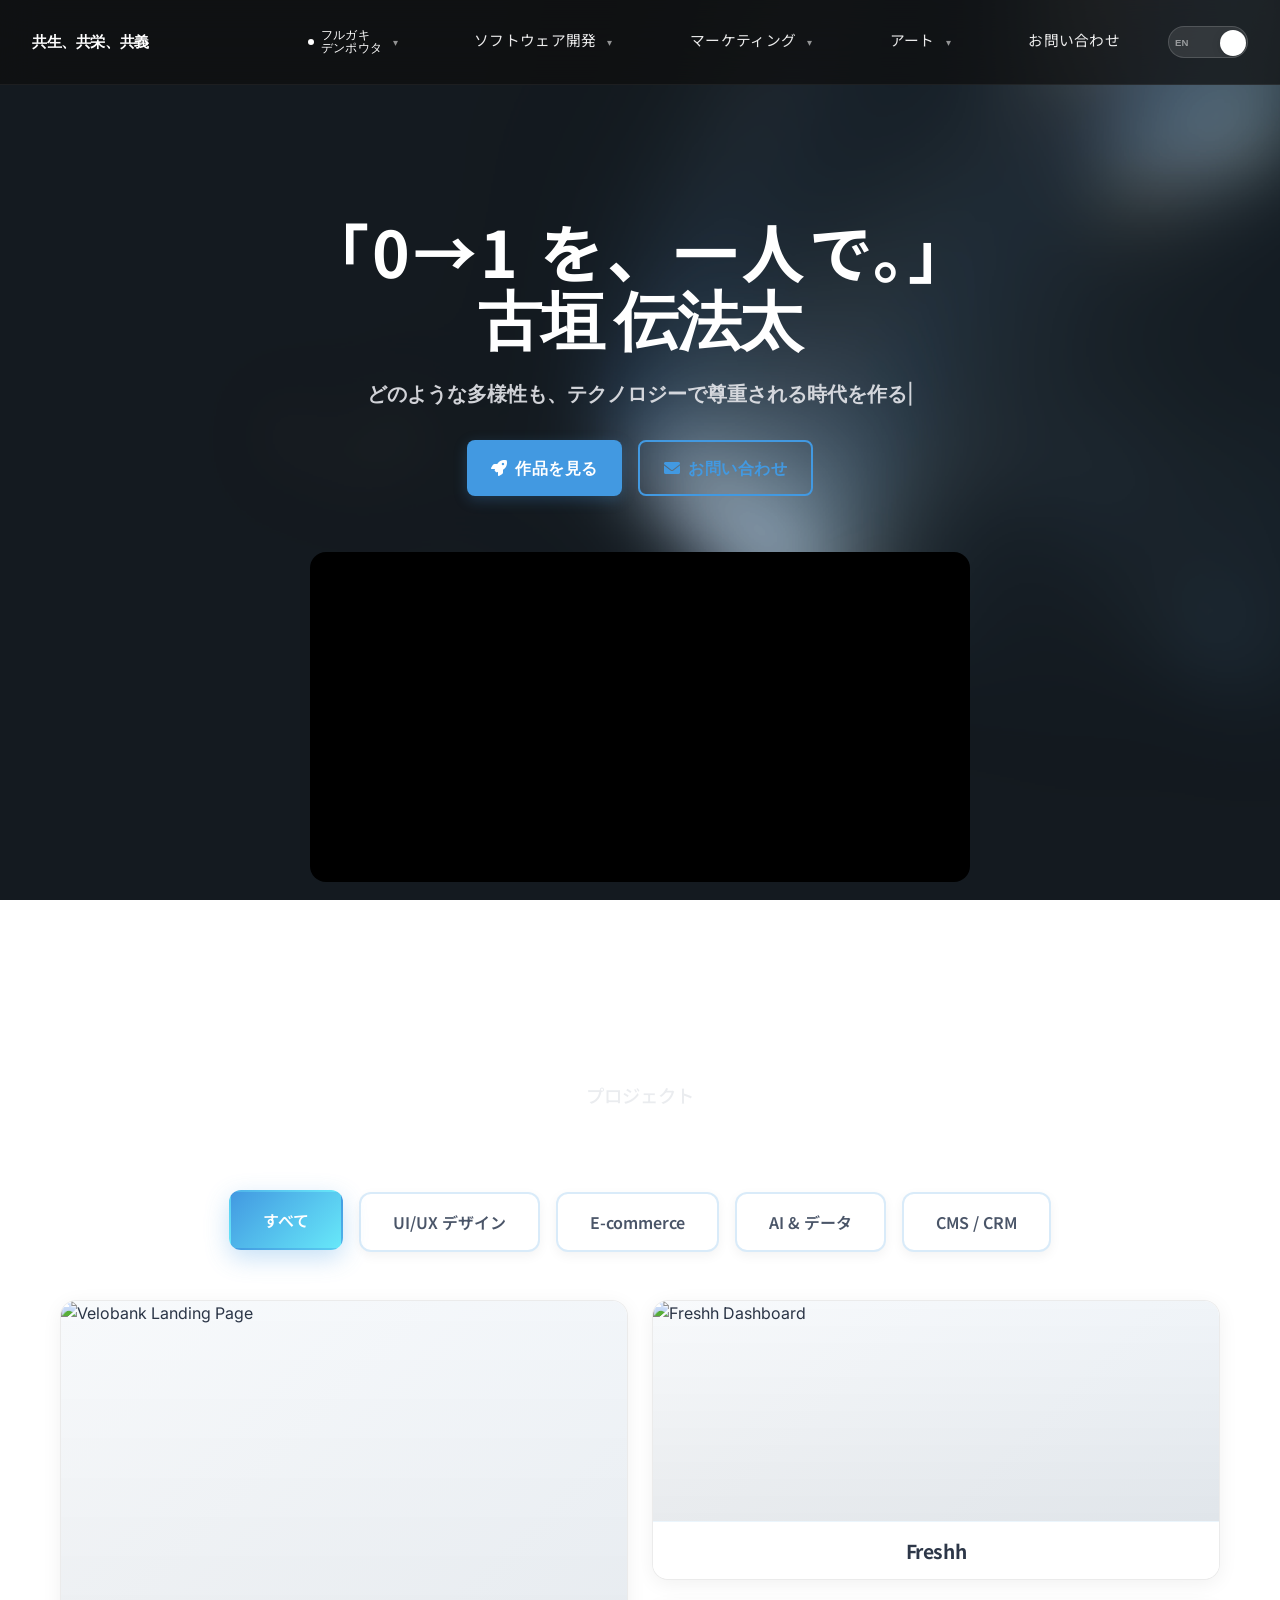
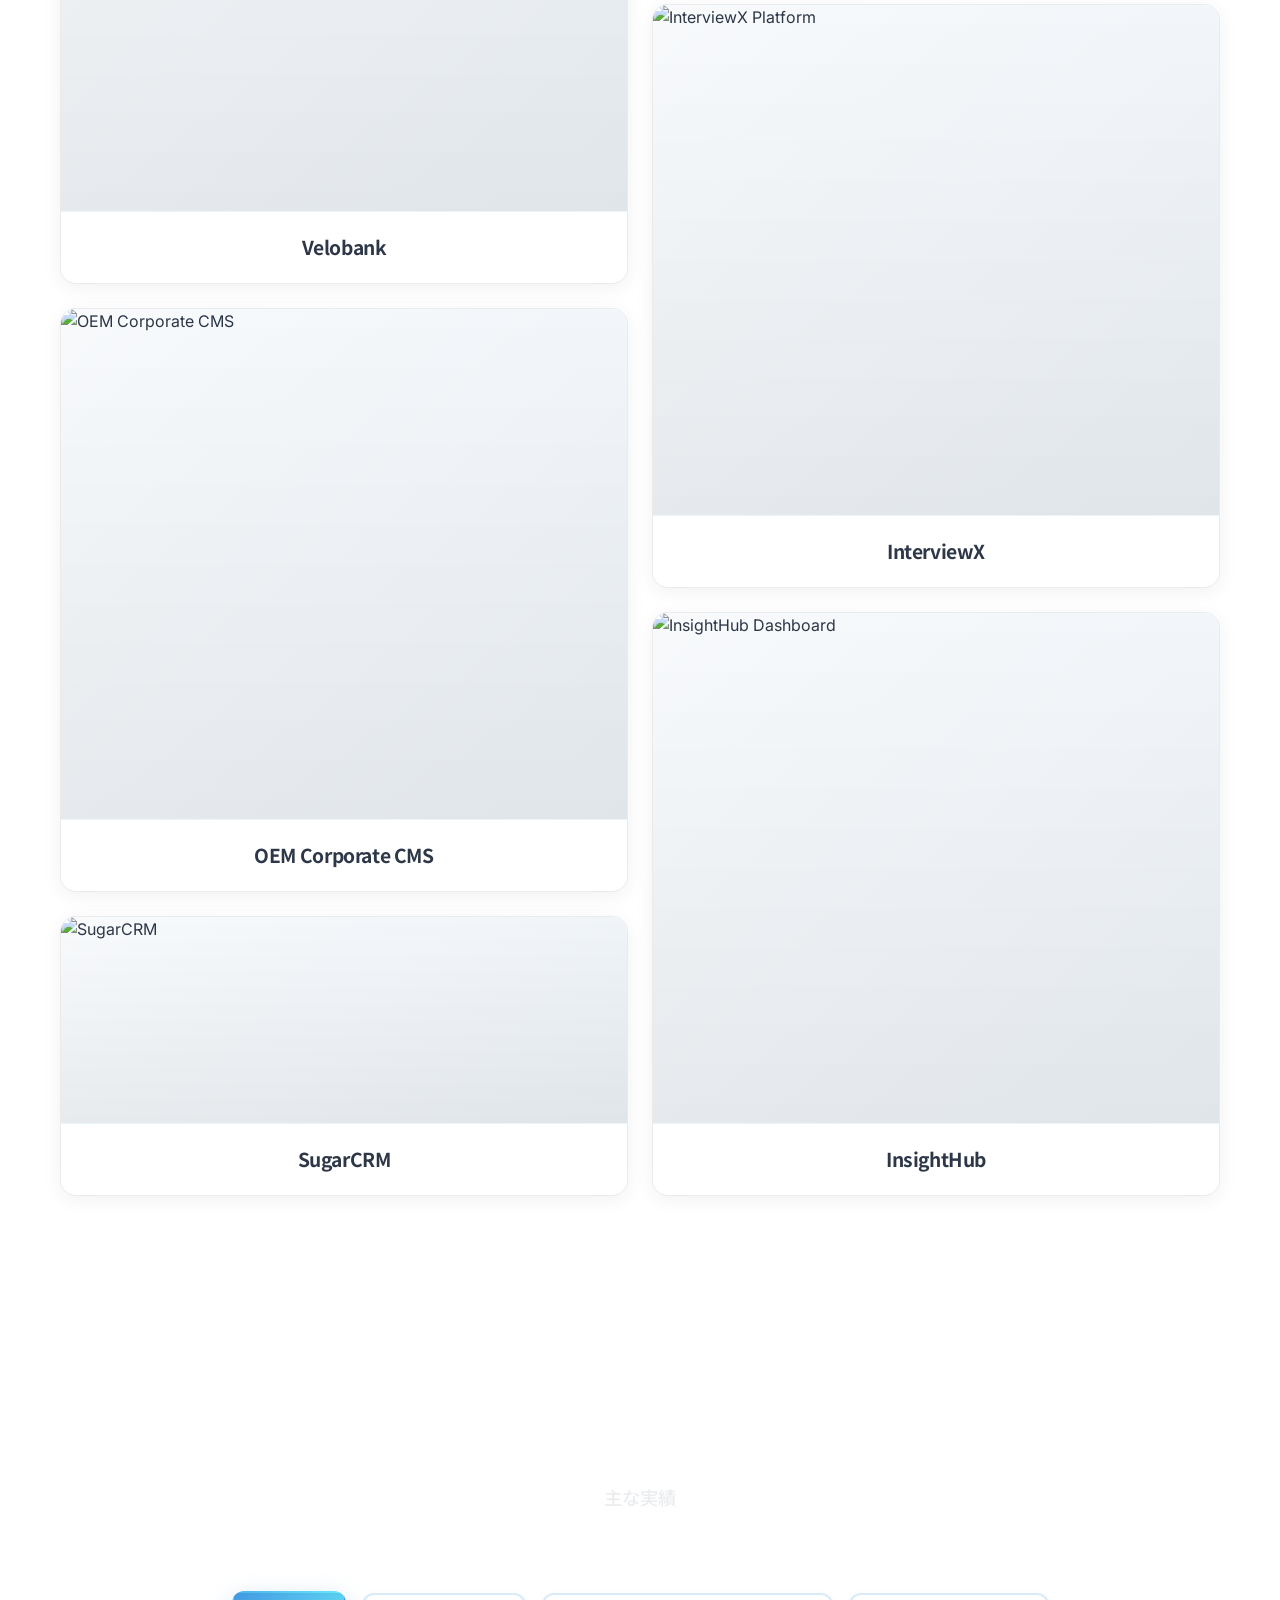
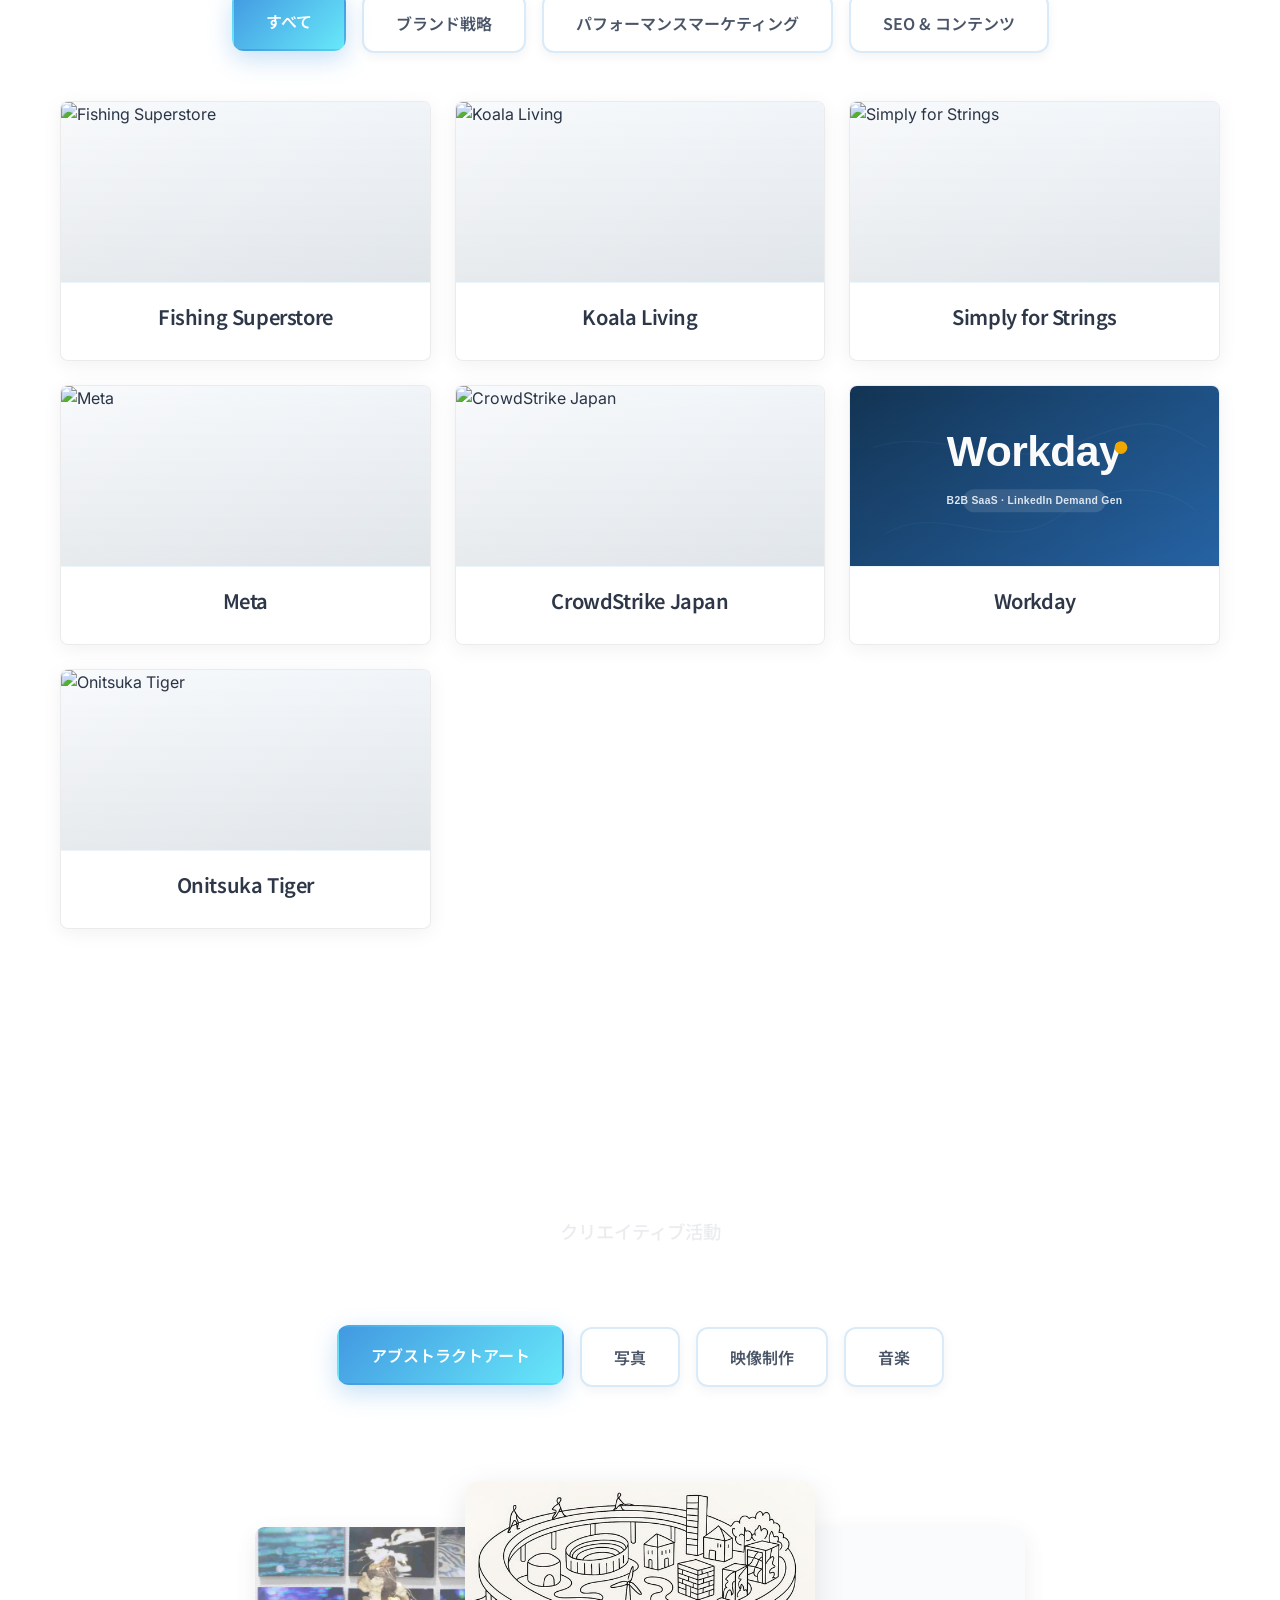
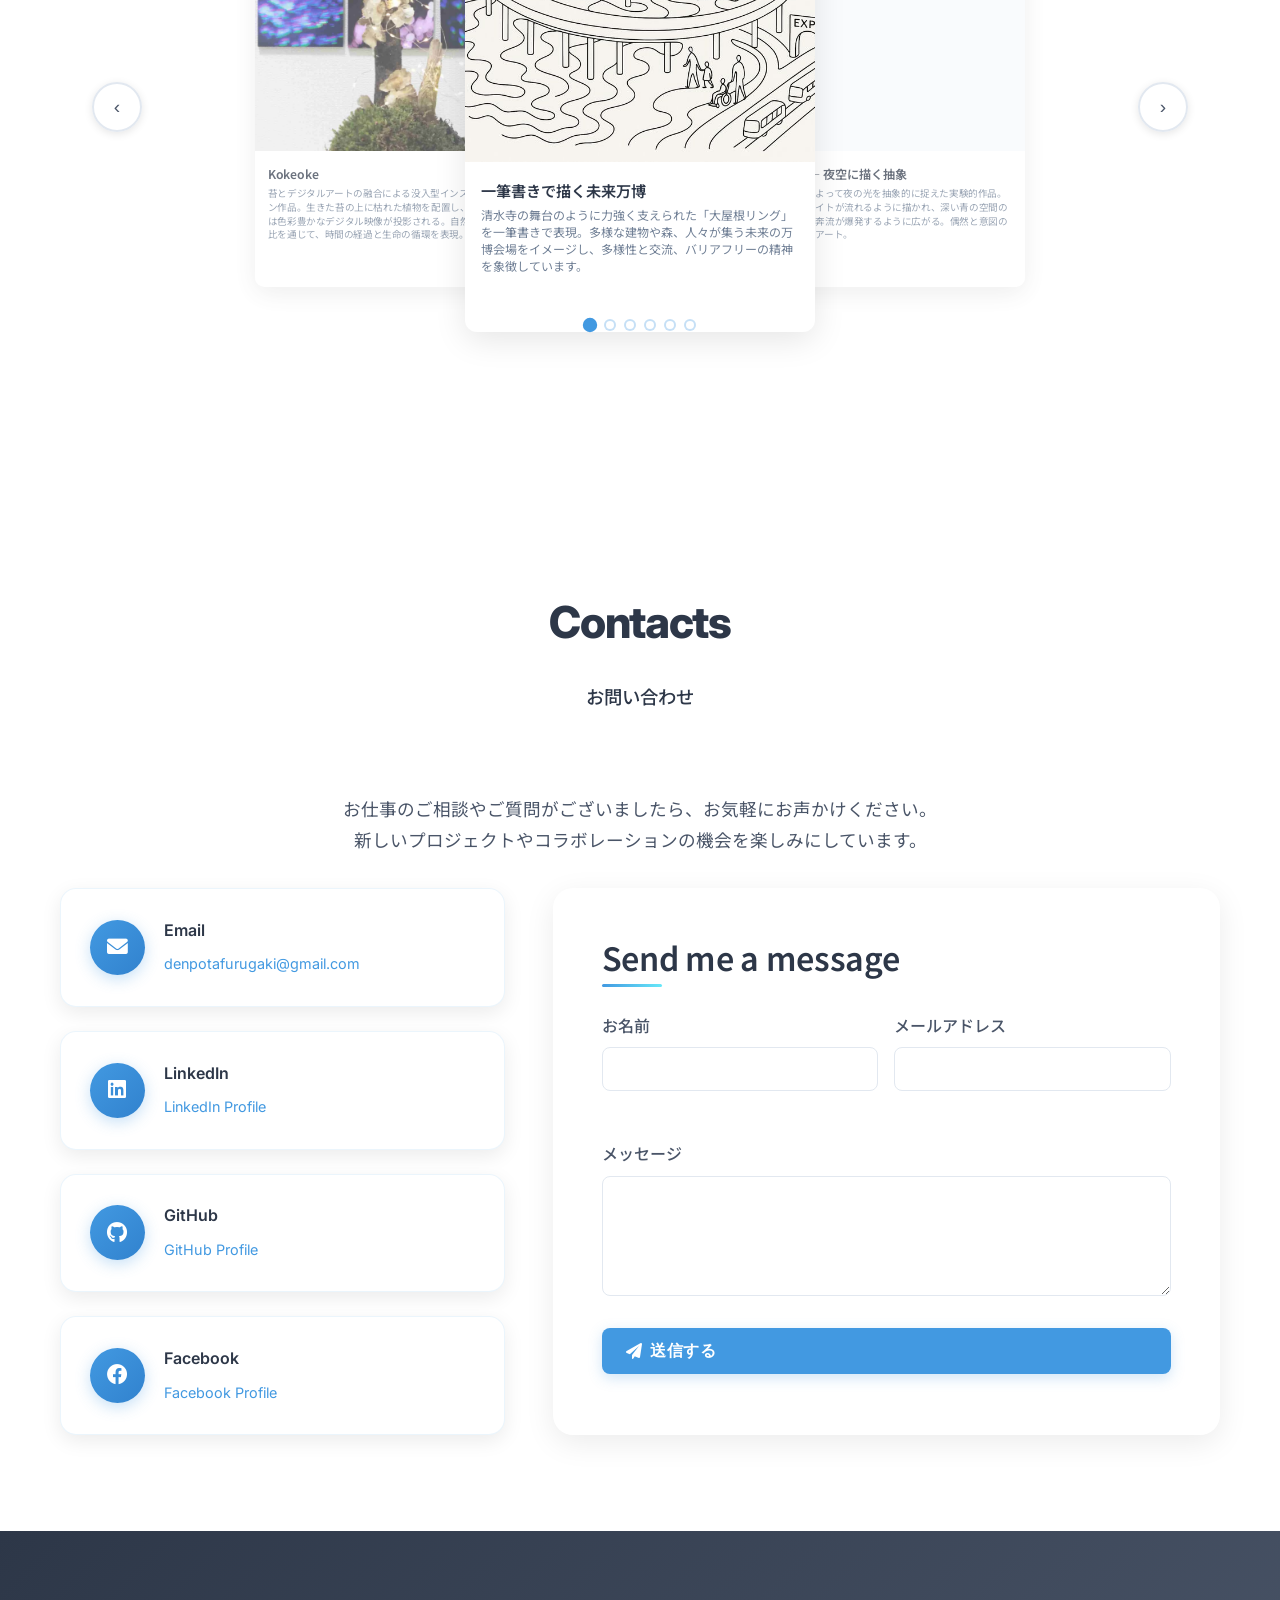
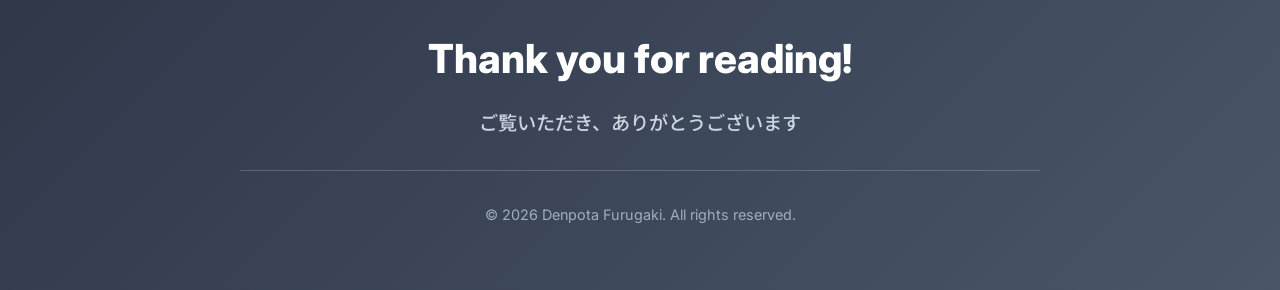
==== commit 50d6cf50: "Add Workday case study and restructure LionDigital projects - Add Workday B2B SaaS case study (new m" ====
--- a/index.html
+++ b/index.html
@@ -385,6 +385,15 @@
                             <div class="case-study-title">CrowdStrike Japan</div>
                         </div>
 
+                        <!-- Workday -->
+                        <div class="case-study-item workday-case" onclick="openModal('caseStudyModal10')">
+                            <div class="case-study-image">
+                                <img loading="lazy" src="images/brands/workday/workday.svg" alt="Workday">
+                                <div class="case-study-category">B2B SaaS</div>
+                            </div>
+                            <div class="case-study-title">Workday</div>
+                        </div>
+
                         <!-- Onitsuka Tiger -->
                         <div class="case-study-item onitsuka-case" onclick="openModal('caseStudyModal9')">
                             <div class="case-study-image">
@@ -416,9 +425,18 @@
                             </div>
                             <div class="case-study-title">CrowdStrike Japan</div>
                         </div>
-                    </div>
-                </div>
-                
+
+                        <!-- Workday -->
+                        <div class="case-study-item workday-case" onclick="openModal('caseStudyModal10')">
+                            <div class="case-study-image">
+                                <img loading="lazy" src="images/brands/workday/workday.svg" alt="Workday">
+                                <div class="case-study-category">B2B SaaS</div>
+                            </div>
+                            <div class="case-study-title">Workday</div>
+                        </div>
+                    </div>
+                </div>
+
                 <!-- Performance Marketing Tab -->
                 <div class="case-study-tab-content" id="performance-marketing-tab">
                     <div class="case-studies-grid">
@@ -1163,8 +1181,17 @@
                     <div class="project-description koala-case-content">
                         <p data-ja="高品質なラグジュアリー家具を提供する Koala Living は、2店舗の新規出店後、在庫過多と店舗・オンライン来店数の減少という課題に直面していました。適切なリードを獲得し、売上の安定化を図るため、私たちはデータドリブンな広告戦略とUX改善を組み合わせたフルファネル施策を実行しました。" data-en="Koala Living, which provides high-quality luxury furniture, faced challenges of inventory overstock and declining foot traffic at both stores and online after opening two new locations. To acquire qualified leads and stabilize sales, we executed a full-funnel strategy combining data-driven advertising with UX improvements.">高品質なラグジュアリー家具を提供する Koala Living は、2店舗の新規出店後、在庫過多と店舗・オンライン来店数の減少という課題に直面していました。適切なリードを獲得し、売上の安定化を図るため、私たちはデータドリブンな広告戦略とUX改善を組み合わせたフルファネル施策を実行しました。</p>
                         
+                        <h4 class="case-section-label" data-ja="アプローチ・戦略" data-en="Approach &amp; Strategy">アプローチ・戦略</h4>
                         <p data-ja="まず、既存の「ストアオファー」ページを分析し、コンバージョン導線の欠如を特定。モバイル最適化されたランディングページを新たに構築し、ブランドの世界観と購入体験を直感的に伝えるデザインへと刷新しました。続いて、高精度のPPC広告で購買意欲の高い層を獲得し、さらにFacebookリターゲティングでは動画とバナー広告を活用してブランド認知を強化。オンラインとオフラインを横断したオムニチャネル・ファネルを形成しました。" data-en="First, we analyzed the existing 'Store Offer' page and identified gaps in the conversion funnel. We built a new mobile-optimized landing page, refreshing it with a design that intuitively communicates the brand's world and purchase experience. Next, we acquired high-purchase-intent audiences through high-precision PPC advertising, and strengthened brand awareness using video and banner ads in Facebook retargeting. This formed an omnichannel funnel spanning online and offline.">まず、既存の「ストアオファー」ページを分析し、コンバージョン導線の欠如を特定。モバイル最適化されたランディングページを新たに構築し、ブランドの世界観と購入体験を直感的に伝えるデザインへと刷新しました。続いて、高精度のPPC広告で購買意欲の高い層を獲得し、さらにFacebookリターゲティングでは動画とバナー広告を活用してブランド認知を強化。オンラインとオフラインを横断したオムニチャネル・ファネルを形成しました。</p>
                         
+                        <h4 class="case-section-label" data-ja="使用プラットフォーム・ツール" data-en="Platforms &amp; Tools">使用プラットフォーム・ツール</h4>
+                        <ul class="case-tools">
+                            <li>Google Ads (PPC)</li>
+                            <li>Facebook Ads</li>
+                            <li>Landing Page / UX</li>
+                            <li>SEO</li>
+                        </ul>
+
                         <p class="highlight-results" data-ja="結果、<strong>コンバージョン率49%達成</strong>、<strong>Facebookで21,000人リーチ</strong>、<strong>Google平均掲載順位210％改善</strong>と、短期間で顕著な成果を実現。停滞していた売上基盤を再構築し、Koala Livingのブランド価値を再び市場に浸透させました。" data-en="As a result, we achieved remarkable results in a short period: <strong>49% conversion rate</strong>, <strong>21,000 people reached on Facebook</strong>, and <strong>210% improvement in Google average ranking position</strong>. We rebuilt the stagnant sales foundation and once again permeated Koala Living's brand value into the market.">結果、<strong>コンバージョン率49%達成</strong>、<strong>Facebookで21,000人リーチ</strong>、<strong>Google平均掲載順位210％改善</strong>と、短期間で顕著な成果を実現。停滞していた売上基盤を再構築し、Koala Livingのブランド価値を再び市場に浸透させました。</p>
                     </div>
                 </div>
@@ -1212,8 +1239,17 @@
                     <div class="project-description fishing-case-content">
                         <p data-ja="新規ドメインからのスタートだった Fishing Superstore。私たちは、まず Ahrefs や Semrush を使い、競合のSEO構造とキーワードを徹底的に分析しました。" data-en="Fishing Superstore started from a new domain. We first used tools like Ahrefs and Semrush to thoroughly analyze competitors' SEO structure and keywords.">新規ドメインからのスタートだった Fishing Superstore。私たちは、まず Ahrefs や Semrush を使い、競合のSEO構造とキーワードを徹底的に分析しました。</p>
                         
+                        <h4 class="case-section-label" data-ja="アプローチ・戦略" data-en="Approach &amp; Strategy">アプローチ・戦略</h4>
                         <p data-ja="その上で、釣り業界に関連性の高い高品質なリンク構築を実施。同時に、サイト内部のコンテンツ最適化とユーザー導線改善を進め、検索エンジンとユーザー双方に信頼される構造を整えました。" data-en="Building on this, we implemented high-quality link building relevant to the fishing industry. Simultaneously, we advanced on-site content optimization and user journey improvements, creating a structure trusted by both search engines and users.">その上で、釣り業界に関連性の高い高品質なリンク構築を実施。同時に、サイト内部のコンテンツ最適化とユーザー導線改善を進め、検索エンジンとユーザー双方に信頼される構造を整えました。</p>
                         
+                        <h4 class="case-section-label" data-ja="使用プラットフォーム・ツール" data-en="Platforms &amp; Tools">使用プラットフォーム・ツール</h4>
+                        <ul class="case-tools">
+                            <li>Ahrefs</li>
+                            <li>Semrush</li>
+                            <li>Link Building</li>
+                            <li>On-Page SEO</li>
+                        </ul>
+
                         <p class="highlight-results" data-ja="結果、「Fishing Lures」関連ワードでGoogle検索2位を獲得し、オーガニック流入は<strong>＋700％増加</strong>。キーワード上位表示は<strong>6,000件以上</strong>に拡大しました。" data-en="As a result, we achieved 2nd place in Google search for &quot;Fishing Lures&quot; related keywords, with organic traffic increasing by <strong>+700%</strong>. Top-ranking keywords expanded to <strong>over 6,000</strong>.">結果、「Fishing Lures」関連ワードでGoogle検索2位を獲得し、オーガニック流入は<strong>＋700％増加</strong>。キーワード上位表示は<strong>6,000件以上</strong>に拡大しました。</p>
                         
                         <p class="conclusion-text" data-ja="SEOの本質は&quot;アルゴリズム対策&quot;ではなく、ユーザーにとって価値ある情報を届けること。Fishing Superstore の成功は、その原則を証明するものでした。" data-en="The essence of SEO is not &quot;algorithm countermeasures&quot; but delivering valuable information to users. Fishing Superstore's success proved this principle.">SEOの本質は"アルゴリズム対策"ではなく、ユーザーにとって価値ある情報を届けること。Fishing Superstore の成功は、その原則を証明するものでした。</p>
@@ -1241,7 +1277,21 @@
                 </div>
                 <div class="modal-body-right">
                     <div class="project-description simply-case-content">
-                        <p data-ja="オーストラリアの弦楽器ブランド Simply for Strings のCRM戦略リデザインに携わり、Klaviyoを活用したデータドリブンなマーケティングオートメーション構築を担当しました。ブランドのトーン＆マナーに基づくクリエイティブ最適化に加え、ファネル全体を通じたパーソナライゼーション強化を実施。データキャプチャ設計、セグメンテーション、メール／SMSフローの自動化を通じて、顧客のライフサイクル価値（LTV）を最大化しました。" data-en="I was involved in the CRM strategy redesign for Simply for Strings, an Australian string instrument brand, and was responsible for building data-driven marketing automation using Klaviyo. In addition to creative optimization based on the brand's tone and manner, we implemented enhanced personalization throughout the entire funnel. Through data capture design, segmentation, and email/SMS flow automation, we maximized customer lifetime value (LTV).">オーストラリアの弦楽器ブランド Simply for Strings のCRM戦略リデザインに携わり、Klaviyoを活用したデータドリブンなマーケティングオートメーション構築を担当しました。ブランドのトーン＆マナーに基づくクリエイティブ最適化に加え、ファネル全体を通じたパーソナライゼーション強化を実施。データキャプチャ設計、セグメンテーション、メール／SMSフローの自動化を通じて、顧客のライフサイクル価値（LTV）を最大化しました。</p>
+                        <p data-ja="オーストラリアの弦楽器ブランド Simply for Strings のCRM戦略リデザインプロジェクト。Klaviyoを活用し、データドリブンなマーケティングオートメーションをゼロから設計・構築しました。" data-en="A CRM strategy redesign for Simply for Strings, an Australian string-instrument brand — designing and building data-driven marketing automation from the ground up with Klaviyo.">オーストラリアの弦楽器ブランド Simply for Strings のCRM戦略リデザインプロジェクト。Klaviyoを活用し、データドリブンなマーケティングオートメーションをゼロから設計・構築しました。</p>
+
+                        <h4 class="case-section-label" data-ja="担当役割" data-en="My Role">担当役割</h4>
+                        <p data-ja="CRM戦略のリデザインに携わり、Klaviyoによるマーケティングオートメーション構築を担当。ブランドのトーン＆マナーに基づくクリエイティブ最適化と、ファネル全体のパーソナライゼーション設計を主導しました。" data-en="I was involved in the CRM strategy redesign and responsible for building the Klaviyo marketing automation — leading creative optimization grounded in the brand's tone and manner, plus personalization design across the entire funnel.">CRM戦略のリデザインに携わり、Klaviyoによるマーケティングオートメーション構築を担当。ブランドのトーン＆マナーに基づくクリエイティブ最適化と、ファネル全体のパーソナライゼーション設計を主導しました。</p>
+
+                        <h4 class="case-section-label" data-ja="アプローチ・戦略" data-en="Approach &amp; Strategy">アプローチ・戦略</h4>
+                        <p data-ja="データキャプチャ設計、セグメンテーション、メール／SMSフローの自動化を通じて、顧客一人ひとりに最適化された体験を構築。エモーショナルなブランド体験とデータ活用を両立させ、顧客のライフサイクル価値（LTV）の最大化を狙いました。" data-en="Through data-capture design, segmentation, and automated email/SMS flows, I built experiences optimized for each customer — balancing an emotional brand experience with data to maximize customer lifetime value (LTV).">データキャプチャ設計、セグメンテーション、メール／SMSフローの自動化を通じて、顧客一人ひとりに最適化された体験を構築。エモーショナルなブランド体験とデータ活用を両立させ、顧客のライフサイクル価値（LTV）の最大化を狙いました。</p>
+
+                        <h4 class="case-section-label" data-ja="使用プラットフォーム・ツール" data-en="Platforms &amp; Tools">使用プラットフォーム・ツール</h4>
+                        <ul class="case-tools">
+                            <li>Klaviyo</li>
+                            <li>Email Marketing</li>
+                            <li>SMS</li>
+                            <li>Segmentation</li>
+                        </ul>
                         
                         <p class="highlight-results" data-ja="成果として、2023年11月の月間売上が<strong>前月比＋90％</strong>、自社チャネル収益が<strong>＋228％増</strong>を達成。さらに、新ウェルカムフローの収益は<strong>従来比10倍</strong>に成長し、開封率・クリック率・CVRすべての主要KPIで前年同期比の改善を実現しました。" data-en="As a result, we achieved <strong>90% month-over-month growth in November 2023 sales</strong> and <strong>228% increase in owned channel revenue</strong>. Furthermore, the new welcome flow revenue grew to <strong>10 times the previous level</strong>, achieving improvements in all key KPIs including open rate, click rate, and CVR compared to the same period last year.">成果として、2023年11月の月間売上が<strong>前月比＋90％</strong>、自社チャネル収益が<strong>＋228％増</strong>を達成。さらに、新ウェルカムフローの収益は<strong>従来比10倍</strong>に成長し、開封率・クリック率・CVRすべての主要KPIで前年同期比の改善を実現しました。</p>
                         
@@ -1257,7 +1307,7 @@
         <div class="modal-content">
             <span class="close" onclick="closeModal('caseStudyModal7')">&times;</span>
             <h2 data-ja="Meta" data-en="Meta">Meta</h2>
-            <p class="project-subtitle" data-ja="データ戦略を基盤としたパフォーマンスマーケティングの最前線" data-en="Leading Edge of Performance Marketing Based on Data Strategy">データ戦略を基盤としたパフォーマンスマーケティングの最前線</p>
+            <p class="project-subtitle" data-ja="カスタマーサクセスNo.1からR&Dへ — プラットフォームの0→1提案" data-en="From #1 in Customer Success to R&D — Driving Platform 0→1">カスタマーサクセスNo.1からR&Dへ — プラットフォームの0→1提案</p>
             <div class="modal-body">
                 <div class="modal-body-left">
                     <div class="meta-image-container">
@@ -1266,13 +1316,27 @@
                 </div>
                 <div class="modal-body-right">
                     <div class="project-description koala-case-content">
-                        <p data-ja="Meta（旧Facebook）にて、全34名中No.1コンサルタント（Q1 トップパフォーマー）として表彰。データ分析に基づく広告最適化とコミュニケーション戦略により、クライアントのROI最大化を実現し、業界内で高い評価を獲得しました。" data-en="At Meta (formerly Facebook), I was recognized as the No.1 consultant (Q1 Top Performer) among all 34 members. Through data-driven ad optimization and communication strategy, I achieved maximum ROI for clients and gained high recognition within the industry.">Meta（旧Facebook）にて、全34名中No.1コンサルタント（Q1 トップパフォーマー）として表彰。データ分析に基づく広告最適化とコミュニケーション戦略により、クライアントのROI最大化を実現し、業界内で高い評価を獲得しました。</p>
-                        
-                        <p data-ja="高度なアルゴリズム理解とクリエイティブ最適化を組み合わせ、複数のプラットフォームで一貫した成果を生み出しました。" data-en="By combining advanced algorithm understanding with creative optimization, I produced consistent results across multiple platforms.">高度なアルゴリズム理解とクリエイティブ最適化を組み合わせ、複数のプラットフォームで一貫した成果を生み出しました。</p>
-                        
-                        <p class="highlight-results" data-ja="結果、<strong>平均ROAS 120%を維持</strong>し、<strong>クライアント満足度95%を達成</strong>。Meta広告アルゴリズムの基盤を深く理解し、後に他プラットフォームにも応用されたソーシャルメディア広告運用モデルの礎を築きました。" data-en="As a result, we maintained an <strong>average ROAS of 120%</strong> and achieved <strong>95% client satisfaction</strong>. By deeply understanding the foundation of Meta's advertising algorithms, we laid the groundwork for a social media advertising operation model that was later applied to other platforms as well.">結果、<strong>平均ROAS 120%を維持</strong>し、<strong>クライアント満足度95%を達成</strong>。Meta広告アルゴリズムの基盤を深く理解し、後に他プラットフォームにも応用されたソーシャルメディア広告運用モデルの礎を築きました。</p>
-                        
-                        <p class="conclusion-text" data-ja="データとクリエイティブの融合が、パフォーマンスマーケティングの新たな可能性を切り開きました。" data-en="The fusion of data and creativity opened up new possibilities for performance marketing.">データとクリエイティブの融合が、パフォーマンスマーケティングの新たな可能性を切り開きました。</p>
+                        <p data-ja="Meta（旧Facebook）にカスタマーサクセス／コンサルタントとして入社。早期に実績を出し、コンサルタント34名中No.1（Q1トップパフォーマー／MVP）として表彰され、R&D部門へ異動しました。" data-en="I joined Meta (formerly Facebook) in a customer-success / consulting role. After delivering results quickly, I was recognized as #1 of 34 consultants (Q1 Top Performer / MVP) and moved into R&D.">Meta（旧Facebook）にカスタマーサクセス／コンサルタントとして入社。早期に実績を出し、コンサルタント34名中No.1（Q1トップパフォーマー／MVP）として表彰され、R&D部門へ異動しました。</p>
+
+                        <h4 class="case-section-label" data-ja="担当役割" data-en="My Role">担当役割</h4>
+                        <p data-ja="R&Dでは、&quot;日本でFacebookがより使われるには何をすべきか&quot;を考えるマーケティング担当として、日本市場向けの広告配信アルゴリズム設計と、プラットフォームの新しい使われ方の提案を主導しました。" data-en="In R&D, as the marketer owning &quot;how to get Facebook used more in Japan,&quot; I led the design of ad-delivery algorithms for the Japanese market and proposed new ways of using the platform.">R&Dでは、"日本でFacebookがより使われるには何をすべきか"を考えるマーケティング担当として、日本市場向けの広告配信アルゴリズム設計と、プラットフォームの新しい使われ方の提案を主導しました。</p>
+
+                        <h4 class="case-section-label" data-ja="戦略・思考プロセス" data-en="Strategy &amp; Thinking">戦略・思考プロセス</h4>
+                        <p data-ja="既存の広告を売るのではなく、プラットフォームそのものの0→1提案に注力。DMMやPeatixとの連携など、他グループとの新しい組み合わせや新しいFacebookの使われ方を設計し、ユーザー基盤の拡大につなげました。在籍中、日本の広告費は基本的に増加基調で推移しました。" data-en="Rather than selling existing ads, I focused on 0→1 proposals for the platform itself — designing cross-group integrations (e.g., DMM, Peatix) and new ways of using Facebook to grow the user base. During my tenure, Japanese ad spend trended upward.">既存の広告を売るのではなく、プラットフォームそのものの0→1提案に注力。DMMやPeatixとの連携など、他グループとの新しい組み合わせや新しいFacebookの使われ方を設計し、ユーザー基盤の拡大につなげました。在籍中、日本の広告費は基本的に増加基調で推移しました。</p>
+
+                        <h4 class="case-section-label" data-ja="使用プラットフォーム・ツール" data-en="Platforms &amp; Tools">使用プラットフォーム・ツール</h4>
+                        <ul class="case-tools">
+                            <li>Meta / Facebook Ads</li>
+                            <li>Ad-Delivery Algorithms</li>
+                            <li>Data &amp; Engineering Collab</li>
+                        </ul>
+
+                        <h4 class="case-section-label" data-ja="チーム・マネジメント" data-en="Team &amp; Management">チーム・マネジメント</h4>
+                        <p data-ja="<strong>直属の部下2名</strong>（①カスタマーサクセスのリーダー ②エンジニア）をマネジメントし、報告先は米国本社のR&D。エンジニアやデータチーム（元OpenAIのメンバーを含む）と密に議論し、アルゴリズム改善の方向性を設定しながら、複数領域を横断して調整しました。" data-en="I managed <strong>2 direct reports</strong> — a Customer Success lead and an engineer — and reported into Meta's R&D at US HQ. Working closely with engineering and data teams (including ex-OpenAI talent), I helped set the direction for algorithm improvements while coordinating across functions."><strong>直属の部下2名</strong>（①カスタマーサクセスのリーダー ②エンジニア）をマネジメントし、報告先は米国本社のR&D。エンジニアやデータチーム（元OpenAIのメンバーを含む）と密に議論し、アルゴリズム改善の方向性を設定しながら、複数領域を横断して調整しました。</p>
+
+                        <p class="highlight-results" data-ja="入社直後に<strong>コンサルタント34名中No.1（Q1トップパフォーマー／MVP）</strong>として表彰。R&Dでは日本市場でのFacebook利用拡大に貢献し、在籍中の日本の広告費は増加基調で推移しました。" data-en="I was recognized as <strong>#1 of 34 consultants (Q1 Top Performer / MVP)</strong> shortly after joining, and in R&D I contributed to growing Facebook usage in Japan, with Japanese ad spend trending upward during my tenure.">入社直後に<strong>コンサルタント34名中No.1（Q1トップパフォーマー／MVP）</strong>として表彰。R&Dでは日本市場でのFacebook利用拡大に貢献し、在籍中の日本の広告費は増加基調で推移しました。</p>
+
+                        <p class="conclusion-text" data-ja="既存の枠にとらわれない0→1の発想と、技術チームを巻き込む推進力が、プラットフォーム成長の原動力となりました。" data-en="0→1 thinking that breaks past existing frames, plus the drive to rally technical teams, became the engine of platform growth.">既存の枠にとらわれない0→1の発想と、技術チームを巻き込む推進力が、プラットフォーム成長の原動力となりました。</p>
                     </div>
                 </div>
             </div>
@@ -1293,12 +1357,26 @@
                 </div>
                 <div class="modal-body-right">
                     <div class="project-description crowdstrike-case-content">
-                        <p data-ja="日本市場におけるブランド認知・信頼向上を目的に、教育型マーケティングとローカライズ施策を主導。高度なサイバー防御ソリューションの価値を適切なターゲット層へ届けることで、企業のセキュリティ意識を底上げしました。" data-en="With the goal of improving brand recognition and trust in the Japanese market, I led educational marketing and localization initiatives. By delivering the value of advanced cybersecurity solutions to appropriate target segments, we raised the security awareness of Japanese companies.">日本市場におけるブランド認知・信頼向上を目的に、教育型マーケティングとローカライズ施策を主導。高度なサイバー防御ソリューションの価値を適切なターゲット層へ届けることで、企業のセキュリティ意識を底上げしました。</p>
-                        
-                        <p data-ja="技術的な複雑さを分かりやすく伝えるコミュニケーション戦略と、日本企業のニーズに特化したコンテンツ開発を実施。" data-en="We implemented a communication strategy that made technical complexity easy to understand and developed content specialized for the needs of Japanese companies.">技術的な複雑さを分かりやすく伝えるコミュニケーション戦略と、日本企業のニーズに特化したコンテンツ開発を実施。</p>
-                        
-                        <p class="highlight-results" data-ja="結果、<strong>国内パートナー企業数を3倍に拡大</strong>し、<strong>アジア太平洋地域におけるブランド影響力が過去最高水準に達しました</strong>。日本市場でのCrowdStrikeの地位確立に大きく貢献しました。" data-en="As a result, we <strong>tripled the number of domestic partner companies</strong> and <strong>reached the highest level of brand influence in the Asia-Pacific region</strong>. We made a significant contribution to establishing CrowdStrike's position in the Japanese market.">結果、<strong>国内パートナー企業数を3倍に拡大</strong>し、<strong>アジア太平洋地域におけるブランド影響力が過去最高水準に達しました</strong>。日本市場でのCrowdStrikeの地位確立に大きく貢献しました。</p>
-                        
+                        <p data-ja="トランスコスモスにて、CrowdStrike（B2BサイバーセキュリティSaaS）の日本市場向けデマンドジェネレーションをPMとして担当。教育型マーケティングとローカライズ施策で、ブランド認知・信頼の向上と国内パートナーネットワークの拡大を主導しました。" data-en="At Transcosmos, I served as PM for CrowdStrike's (B2B cybersecurity SaaS) demand generation in Japan — leading educational marketing and localization to grow brand awareness, trust, and the domestic partner network.">トランスコスモスにて、CrowdStrike（B2BサイバーセキュリティSaaS）の日本市場向けデマンドジェネレーションをPMとして担当。教育型マーケティングとローカライズ施策で、ブランド認知・信頼の向上と国内パートナーネットワークの拡大を主導しました。</p>
+
+                        <h4 class="case-section-label" data-ja="担当役割" data-en="My Role">担当役割</h4>
+                        <p data-ja="プロジェクトマネージャーとして、施策の企画から実行・検証までを主導。高度なサイバー防御ソリューションの価値を、適切なターゲット層に届くコミュニケーションへと&quot;翻訳&quot;する役割を担いました。" data-en="As Project Manager, I drove initiatives end-to-end — from planning to execution and validation — &quot;translating&quot; the value of advanced cyber-defense solutions into communication that reached the right target segments.">プロジェクトマネージャーとして、施策の企画から実行・検証までを主導。高度なサイバー防御ソリューションの価値を、適切なターゲット層に届くコミュニケーションへと"翻訳"する役割を担いました。</p>
+
+                        <h4 class="case-section-label" data-ja="戦略・思考プロセス" data-en="Strategy &amp; Thinking">戦略・思考プロセス</h4>
+                        <p data-ja="AI普及初期に、自らAIでWebサイトやプロトタイプを複数試作できたため、斬新な施策を素早く提案・検証できたのが強み。技術的な複雑さを分かりやすく伝えるコミュニケーション設計と、日本企業のニーズに特化したコンテンツ開発により、市場全体のセキュリティ意識を底上げする教育型アプローチを取りました。" data-en="My edge: in the early days of AI, I could rapidly prototype websites and concepts with AI myself, so I could propose and test fresh ideas fast. I designed communication that made technical complexity easy to grasp and built content tailored to Japanese enterprises — an educational approach that lifted security awareness across the market.">AI普及初期に、自らAIでWebサイトやプロトタイプを複数試作できたため、斬新な施策を素早く提案・検証できたのが強み。技術的な複雑さを分かりやすく伝えるコミュニケーション設計と、日本企業のニーズに特化したコンテンツ開発により、市場全体のセキュリティ意識を底上げする教育型アプローチを取りました。</p>
+
+                        <h4 class="case-section-label" data-ja="使用プラットフォーム・ツール" data-en="Platforms &amp; Tools">使用プラットフォーム・ツール</h4>
+                        <ul class="case-tools">
+                            <li>Google Ads</li>
+                            <li>Meta Ads</li>
+                            <li>LinkedIn Ads</li>
+                            <li>Google Analytics</li>
+                            <li>Google Tag Manager</li>
+                            <li>AI Prototyping</li>
+                        </ul>
+
+                        <p class="highlight-results" data-ja="結果、<strong>国内パートナー企業数を3倍に拡大</strong>し、CPL（リード獲得単価）を大幅に改善。<strong>アジア太平洋地域におけるブランド影響力は過去最高水準</strong>に達し、日本市場でのCrowdStrikeの地位確立に大きく貢献しました。" data-en="The result: I <strong>grew the domestic partner network 3×</strong> with a major cost-per-lead (CPL) improvement, and <strong>brand influence across APAC reached record highs</strong> — a significant contribution to establishing CrowdStrike's position in the Japanese market.">結果、<strong>国内パートナー企業数を3倍に拡大</strong>し、CPL（リード獲得単価）を大幅に改善。<strong>アジア太平洋地域におけるブランド影響力は過去最高水準</strong>に達し、日本市場でのCrowdStrikeの地位確立に大きく貢献しました。</p>
+
                         <p class="conclusion-text" data-ja="ローカライズと教育型マーケティングの組み合わせが、複雑な技術製品の市場浸透を実現しました。" data-en="The combination of localization and educational marketing achieved market penetration for complex technical products.">ローカライズと教育型マーケティングの組み合わせが、複雑な技術製品の市場浸透を実現しました。</p>
                     </div>
                 </div>
@@ -1344,13 +1422,68 @@
                 </div>
                 <div class="modal-body-right">
                     <div class="project-description onitsuka-case-content">
-                        <p data-ja="世界17カ国で広告配信を統括した Onitsuka Tiger のプロジェクトでは、1億円の広告予算で10ヶ月間にわたり平均ROAS120％を維持。データ分析に基づく広告最適化と、各国の市場特性に合わせたローカライズ戦略を組み合わせ、グローバル規模での安定的な成果を実現しました。" data-en="In the Onitsuka Tiger project that managed advertising distribution across 17 countries worldwide, we maintained an average ROAS of 120% over 10 months with a 100 million yen advertising budget. By combining data-driven ad optimization with localization strategies tailored to each country's market characteristics, we achieved stable results on a global scale.">世界17カ国で広告配信を統括した Onitsuka Tiger のプロジェクトでは、1億円の広告予算で10ヶ月間にわたり平均ROAS120％を維持。データ分析に基づく広告最適化と、各国の市場特性に合わせたローカライズ戦略を組み合わせ、グローバル規模での安定的な成果を実現しました。</p>
-                        
-                        <p data-ja="同時に、D2C変革やSNS強化、旗艦店ブランディング、プレミアム戦略を包括的に推進。" data-en="Simultaneously, we comprehensively advanced D2C transformation, social media enhancement, flagship store branding, and premium strategy.">同時に、D2C変革やSNS強化、旗艦店ブランディング、プレミアム戦略を包括的に推進。</p>
-                        
-                        <p class="highlight-results" data-ja="結果、<strong>2024年度の売上は前年比＋58.3％増の954億円</strong>、<strong>2025年第1四半期には283億円（＋57.2％）</strong>と急成長を記録。2025年春には、銀座店で50人の行列ができるほど、インバウンド観光客から熱狂的な支持を集めるブランドへと進化しました。" data-en="As a result, we recorded rapid growth with <strong>2024 annual sales of 95.4 billion yen (+58.3% year-over-year)</strong> and <strong>28.3 billion yen (+57.2%) in Q1 2025</strong>. By spring 2025, the brand had evolved to garner enthusiastic support from inbound tourists, with queues of 50 people forming at the Ginza store.">結果、<strong>2024年度の売上は前年比＋58.3％増の954億円</strong>、<strong>2025年第1四半期には283億円（＋57.2％）</strong>と急成長を記録。2025年春には、銀座店で50人の行列ができるほど、インバウンド観光客から熱狂的な支持を集めるブランドへと進化しました。</p>
-                        
+                        <p data-ja="トランスコスモス在籍時、オニツカタイガーのグローバルB2Cブランドマーケティングを担当。月1億円規模の広告予算を17カ国で設計・配分し、多言語でのKPI運用を統括しました。" data-en="At Transcosmos, I owned global B2C brand marketing for Onitsuka Tiger — designing and allocating a roughly ¥100M/month ad budget across 17 countries and running multilingual KPI operations.">トランスコスモス在籍時、オニツカタイガーのグローバルB2Cブランドマーケティングを担当。月1億円規模の広告予算を17カ国で設計・配分し、多言語でのKPI運用を統括しました。</p>
+
+                        <h4 class="case-section-label" data-ja="担当役割" data-en="My Role">担当役割</h4>
+                        <p data-ja="デジタルマーケティングスペシャリスト兼プロジェクトマネージャーとして、ブランド・EC・営業・海外拠点・媒体・代理店をつなぐプロジェクト全体の&quot;ハブ&quot;を担当。戦略設計から予算配分、クリエイティブ品質基準の設定、進行管理までを一貫して主導しました。" data-en="As Digital Marketing Specialist / Project Manager, I was the central hub connecting brand, EC, sales, overseas offices, media, and agencies — leading everything from strategy design and budget allocation to creative quality standards and delivery management.">デジタルマーケティングスペシャリスト兼プロジェクトマネージャーとして、ブランド・EC・営業・海外拠点・媒体・代理店をつなぐプロジェクト全体の"ハブ"を担当。戦略設計から予算配分、クリエイティブ品質基準の設定、進行管理までを一貫して主導しました。</p>
+
+                        <h4 class="case-section-label" data-ja="戦略・思考プロセス" data-en="Strategy &amp; Thinking">戦略・思考プロセス</h4>
+                        <p data-ja="世界各国のSNS利用データを分析し、&quot;売れ筋&quot;と&quot;目指すブランドの方向性&quot;のバランスを自ら設計。定番のMEXICO 66に頼ればROASはさらに上げられましたが、あえて奇抜な新ブランディングを優先しながらROAS120％を10ヶ月連続で維持しました（＝0→1の差別化）。&quot;スポーツシューズ&quot;の枠を超えた新しいスポーツファッションのトレンド創出を狙い、訪日客に日本限定モデルを訴求して帰国後の継続購買につなげるインバウンド戦略も設計しました。" data-en="I analyzed global social-media usage data and personally balanced &quot;what sells&quot; against the brand direction I wanted to build. Leaning on the safe best-seller (MEXICO 66) could have pushed ROAS even higher, but I deliberately prioritized a bold new branding while still holding 120% ROAS for 10 straight months — a 0→1 differentiation play. Aiming to break Onitsuka out of the &quot;sports shoe&quot; category into a new sports-fashion trend, I also built an inbound strategy targeting visitors to Japan with Japan-exclusive models and converting them into repeat overseas buyers.">世界各国のSNS利用データを分析し、"売れ筋"と"目指すブランドの方向性"のバランスを自ら設計。定番のMEXICO 66に頼ればROASはさらに上げられましたが、あえて奇抜な新ブランディングを優先しながらROAS120％を10ヶ月連続で維持しました（＝0→1の差別化）。"スポーツシューズ"の枠を超えた新しいスポーツファッションのトレンド創出を狙い、訪日客に日本限定モデルを訴求して帰国後の継続購買につなげるインバウンド戦略も設計しました。</p>
+
+                        <h4 class="case-section-label" data-ja="使用プラットフォーム・ツール" data-en="Platforms &amp; Tools">使用プラットフォーム・ツール</h4>
+                        <ul class="case-tools">
+                            <li>Google Ads</li>
+                            <li>Meta Ads</li>
+                            <li>Google Analytics</li>
+                            <li>Google Tag Manager</li>
+                            <li>Klaviyo</li>
+                        </ul>
+
+                        <h4 class="case-section-label" data-ja="チーム・マネジメント" data-en="Team &amp; Management">チーム・マネジメント</h4>
+                        <p data-ja="マレーシア拠点に約半年駐在し、①制作 ②広告運用 ③オーガニックSNS の<strong>3名のチームリーダーを英語で直接ディレクション</strong>（各リーダーが配下チームを統括）。クリエイティブ品質基準の設定・進行管理に加え、媒体・代理店との折衝も担当しました。クライアント窓口担当からは&quot;古垣のおかげでブランディングを刷新できた&quot;と高い評価を得ています。" data-en="During a ~6-month posting in Malaysia, I <strong>directed 3 team leads in English</strong> — (1) creative, (2) ad operations, (3) organic social — each running their own sub-team. Beyond setting creative quality standards and managing delivery, I negotiated with media and agencies. The client lead credited me directly with renewing Onitsuka's branding.">マレーシア拠点に約半年駐在し、①制作 ②広告運用 ③オーガニックSNS の<strong>3名のチームリーダーを英語で直接ディレクション</strong>（各リーダーが配下チームを統括）。クリエイティブ品質基準の設定・進行管理に加え、媒体・代理店との折衝も担当しました。クライアント窓口担当からは"古垣のおかげでブランディングを刷新できた"と高い評価を得ています。</p>
+
+                        <p class="highlight-results" data-ja="成果として、月1億円の予算で<strong>ROAS120％を10ヶ月連続</strong>で維持し、海外売上を<strong>約1.5倍</strong>に成長。ブランド売上は<strong>2024年度＋58.3％（954億円）</strong>、<strong>2025年Q1＋57.2％（283億円）</strong>と急伸し、2025年春には銀座店で50人の行列ができるほど、インバウンド観光客から熱狂的な支持を集めるブランドへと進化しました。" data-en="The result: sustaining <strong>120% ROAS for 10 consecutive months</strong> on a ¥100M/month budget, I grew overseas sales roughly <strong>1.5×</strong>. Brand sales surged <strong>+58.3% in FY2024 (¥95.4B)</strong> and <strong>+57.2% in Q1 2025 (¥28.3B)</strong>, and by spring 2025 the brand drew such enthusiastic inbound-tourist demand that queues of 50 formed at the Ginza store.">成果として、月1億円の予算で<strong>ROAS120％を10ヶ月連続</strong>で維持し、海外売上を<strong>約1.5倍</strong>に成長。ブランド売上は<strong>2024年度＋58.3％（954億円）</strong>、<strong>2025年Q1＋57.2％（283億円）</strong>と急伸し、2025年春には銀座店で50人の行列ができるほど、インバウンド観光客から熱狂的な支持を集めるブランドへと進化しました。</p>
+
                         <p class="conclusion-text" data-ja="データとブランド体験を融合させた統合マーケティング戦略が、Onitsuka Tigerの世界的な躍進を支えています。" data-en="The integrated marketing strategy that combines data and brand experience supports Onitsuka Tiger's global advancement.">データとブランド体験を融合させた統合マーケティング戦略が、Onitsuka Tigerの世界的な躍進を支えています。</p>
+                    </div>
+                </div>
+            </div>
+        </div>
+    </div>
+
+    <!-- Case Study Modal 10: Workday -->
+    <div id="caseStudyModal10" class="modal">
+        <div class="modal-content">
+            <span class="close" onclick="closeModal('caseStudyModal10')">&times;</span>
+            <h2 data-ja="Workday" data-en="Workday">Workday</h2>
+            <p class="project-subtitle" data-ja="日本で難しいLinkedInを起点にしたB2Bデマンドジェネレーション" data-en="B2B Demand Generation Built on LinkedIn — a Hard Channel in Japan">日本で難しいLinkedInを起点にしたB2Bデマンドジェネレーション</p>
+            <div class="modal-body">
+                <div class="modal-body-left">
+                    <div class="meta-image-container">
+                        <img loading="lazy" src="images/brands/workday/workday.svg" alt="Workday">
+                    </div>
+                </div>
+                <div class="modal-body-right">
+                    <div class="project-description koala-case-content">
+                        <p data-ja="トランスコスモスにて、Workday（人事SaaS）の日本市場向けデマンドジェネレーションを担当。日本では活用が難しいLinkedInをあえて主戦場に選び、チャネルをゼロから立ち上げました。" data-en="At Transcosmos, I ran demand generation for Workday (HR SaaS) in Japan — deliberately choosing LinkedIn, a channel with low adoption in Japan, and building it up from zero.">トランスコスモスにて、Workday（人事SaaS）の日本市場向けデマンドジェネレーションを担当。日本では活用が難しいLinkedInをあえて主戦場に選び、チャネルをゼロから立ち上げました。</p>
+
+                        <h4 class="case-section-label" data-ja="担当役割" data-en="My Role">担当役割</h4>
+                        <p data-ja="PMとして、LinkedInのオーガニック運用・広告・コンテンツ設計を主導。Workday側の厳しい要求に対応しながら、APAC全体タスクの日本担当分を完遂しました。" data-en="As PM, I led LinkedIn organic, paid, and content design — meeting Workday's demanding requirements while completing Japan's portion of the broader APAC mandate.">PMとして、LinkedInのオーガニック運用・広告・コンテンツ設計を主導。Workday側の厳しい要求に対応しながら、APAC全体タスクの日本担当分を完遂しました。</p>
+
+                        <h4 class="case-section-label" data-ja="戦略・思考プロセス" data-en="Strategy &amp; Thinking">戦略・思考プロセス</h4>
+                        <p data-ja="日本で人気の薄いLinkedInで、まず最初の500フォロワー獲得を粘り強く達成。単発の施策で終わらせず、自分が逐一関与しなくても投稿〜運用が自走する&quot;仕組み&quot;を組織内に構築し、再現性のある成果を狙いました。" data-en="On LinkedIn — an under-adopted channel in Japan — I patiently earned the first 500 followers. Rather than running one-off campaigns, I built a self-running system inside the organization so posting and operations continued without my day-to-day involvement, aiming for repeatable results.">日本で人気の薄いLinkedInで、まず最初の500フォロワー獲得を粘り強く達成。単発の施策で終わらせず、自分が逐一関与しなくても投稿〜運用が自走する"仕組み"を組織内に構築し、再現性のある成果を狙いました。</p>
+
+                        <h4 class="case-section-label" data-ja="使用プラットフォーム・ツール" data-en="Platforms &amp; Tools">使用プラットフォーム・ツール</h4>
+                        <ul class="case-tools">
+                            <li>LinkedIn (Organic)</li>
+                            <li>LinkedIn Ads</li>
+                            <li>Content Ops System</li>
+                            <li>Google Analytics</li>
+                        </ul>
+
+                        <p class="highlight-results" data-ja="成果として、<strong>5ヶ月で+450コンバージョン</strong>を創出し、ゼロから<strong>最初の500フォロワー</strong>を獲得。属人化しない運用の仕組み化により、担当者に依存しない再現性のあるデマンドジェネレーション基盤を確立しました。" data-en="The result: <strong>+450 conversions in 5 months</strong> and the <strong>first 500 followers</strong> from zero. By systematizing operations so they no longer depended on any one person, I established a repeatable demand-generation engine.">成果として、<strong>5ヶ月で+450コンバージョン</strong>を創出し、ゼロから<strong>最初の500フォロワー</strong>を獲得。属人化しない運用の仕組み化により、担当者に依存しない再現性のあるデマンドジェネレーション基盤を確立しました。</p>
+
+                        <p class="conclusion-text" data-ja="&quot;仕組み化&quot;による再現性が、一過性で終わらないB2Bマーケティングの成長基盤を生みました。" data-en="Systematization turned one-off wins into a repeatable B2B marketing growth engine.">"仕組み化"による再現性が、一過性で終わらないB2Bマーケティングの成長基盤を生みました。</p>
                     </div>
                 </div>
             </div>
--- a/styles.css
+++ b/styles.css
@@ -5476,6 +5476,57 @@
     margin-bottom: 0;
     font-size: 0.8rem;
     font-weight: 400;
+}
+
+/* ===== Structured Case-Study Section Labels (marketing detail) ===== */
+/* Shared across all marketing case-study modals so a hiring manager can
+   quickly scan Role / Strategy / Platforms / Team for each project. */
+.case-section-label {
+    display: flex;
+    align-items: center;
+    gap: 0.45rem;
+    font-family: 'Noto Sans JP', sans-serif;
+    font-size: 0.68rem;
+    font-weight: 700;
+    letter-spacing: 0.09em;
+    text-transform: uppercase;
+    color: #4299e1;
+    margin: 1.25rem 0 0.4rem;
+}
+
+.case-section-label::before {
+    content: '';
+    display: inline-block;
+    width: 16px;
+    height: 2px;
+    background: #4299e1;
+    flex: 0 0 auto;
+}
+
+/* First label sits closer to the intro paragraph above it */
+.project-description .case-section-label:first-of-type {
+    margin-top: 1rem;
+}
+
+/* Platform / tool chips rendered inside a case-detail paragraph */
+.case-tools {
+    display: flex;
+    flex-wrap: wrap;
+    gap: 0.4rem;
+    margin: 0.2rem 0 0.4rem;
+    padding: 0;
+    list-style: none;
+}
+
+.case-tools li {
+    font-size: 0.7rem;
+    font-weight: 600;
+    color: #cbd5e0;
+    background: rgba(66, 153, 225, 0.12);
+    border: 1px solid rgba(66, 153, 225, 0.35);
+    border-radius: 999px;
+    padding: 0.18rem 0.6rem;
+    font-family: 'Noto Sans JP', sans-serif;
 }
 
 /* Fishing Carousel */
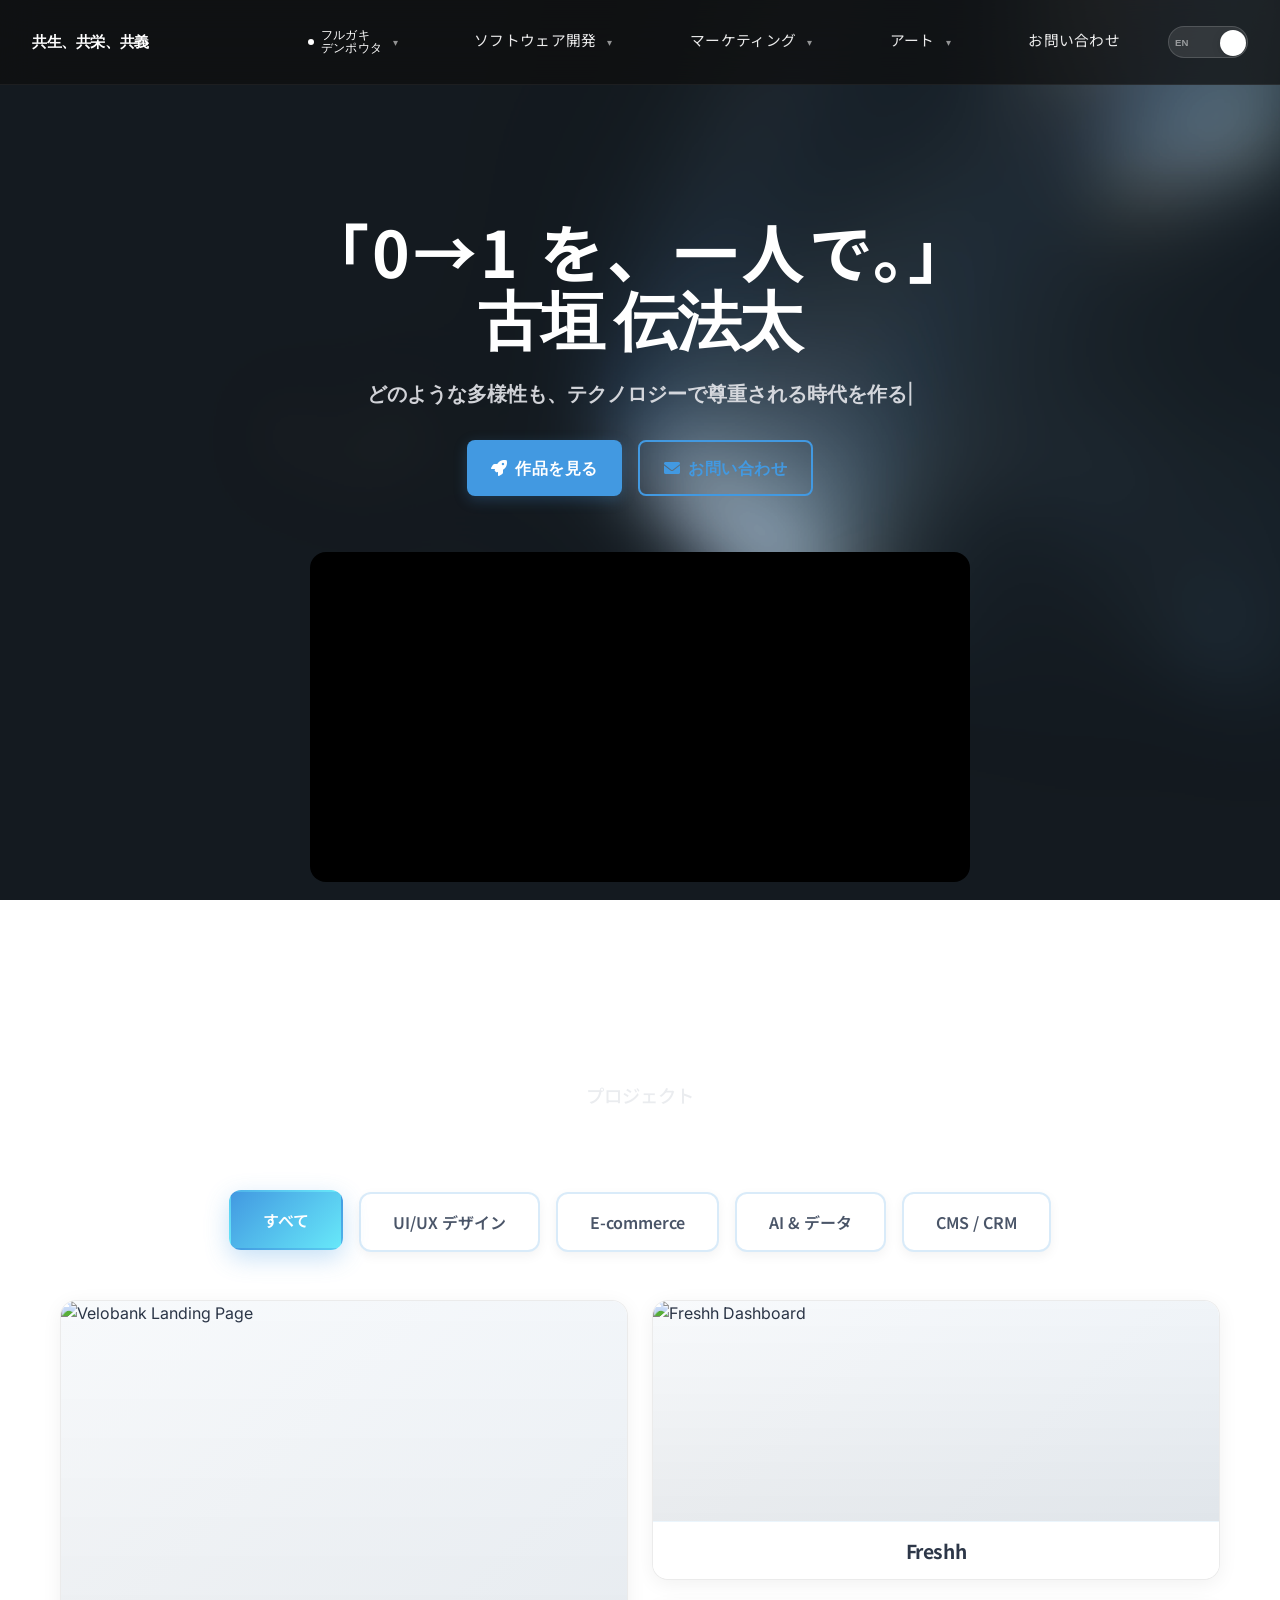
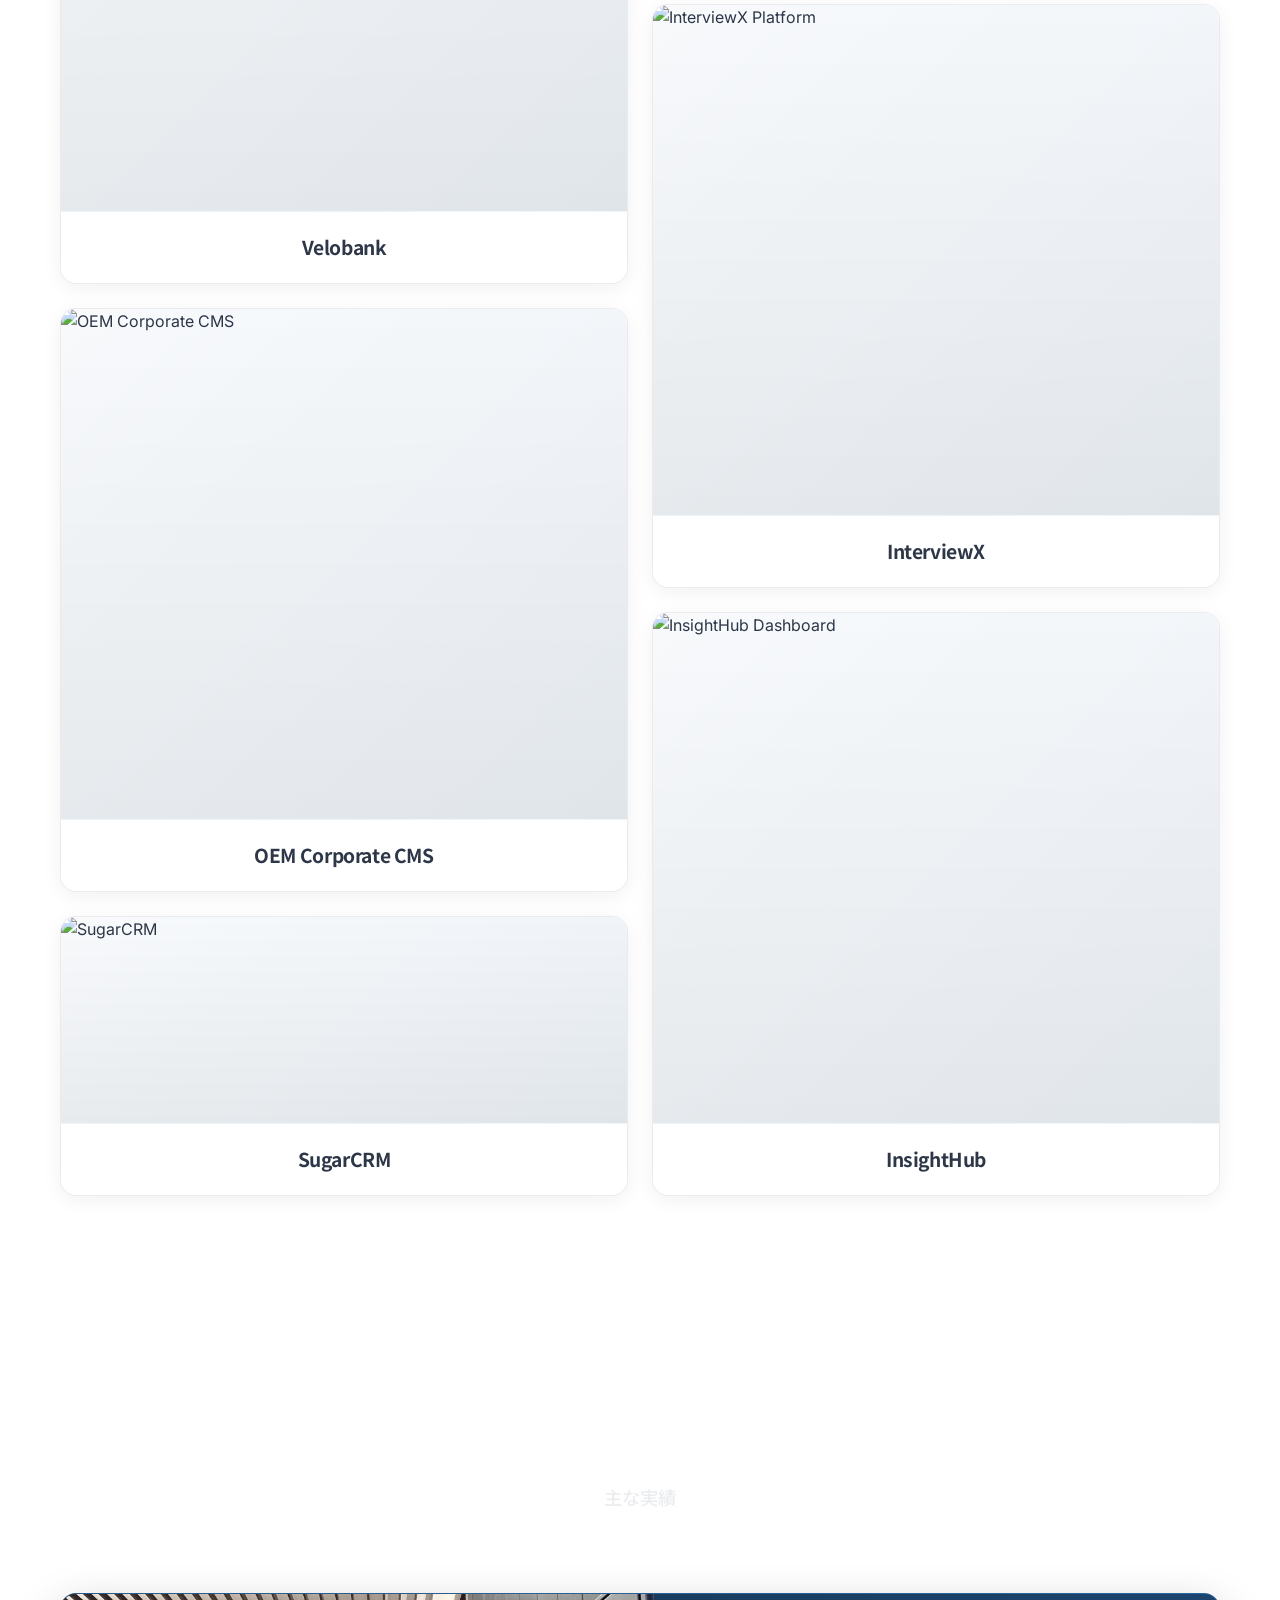
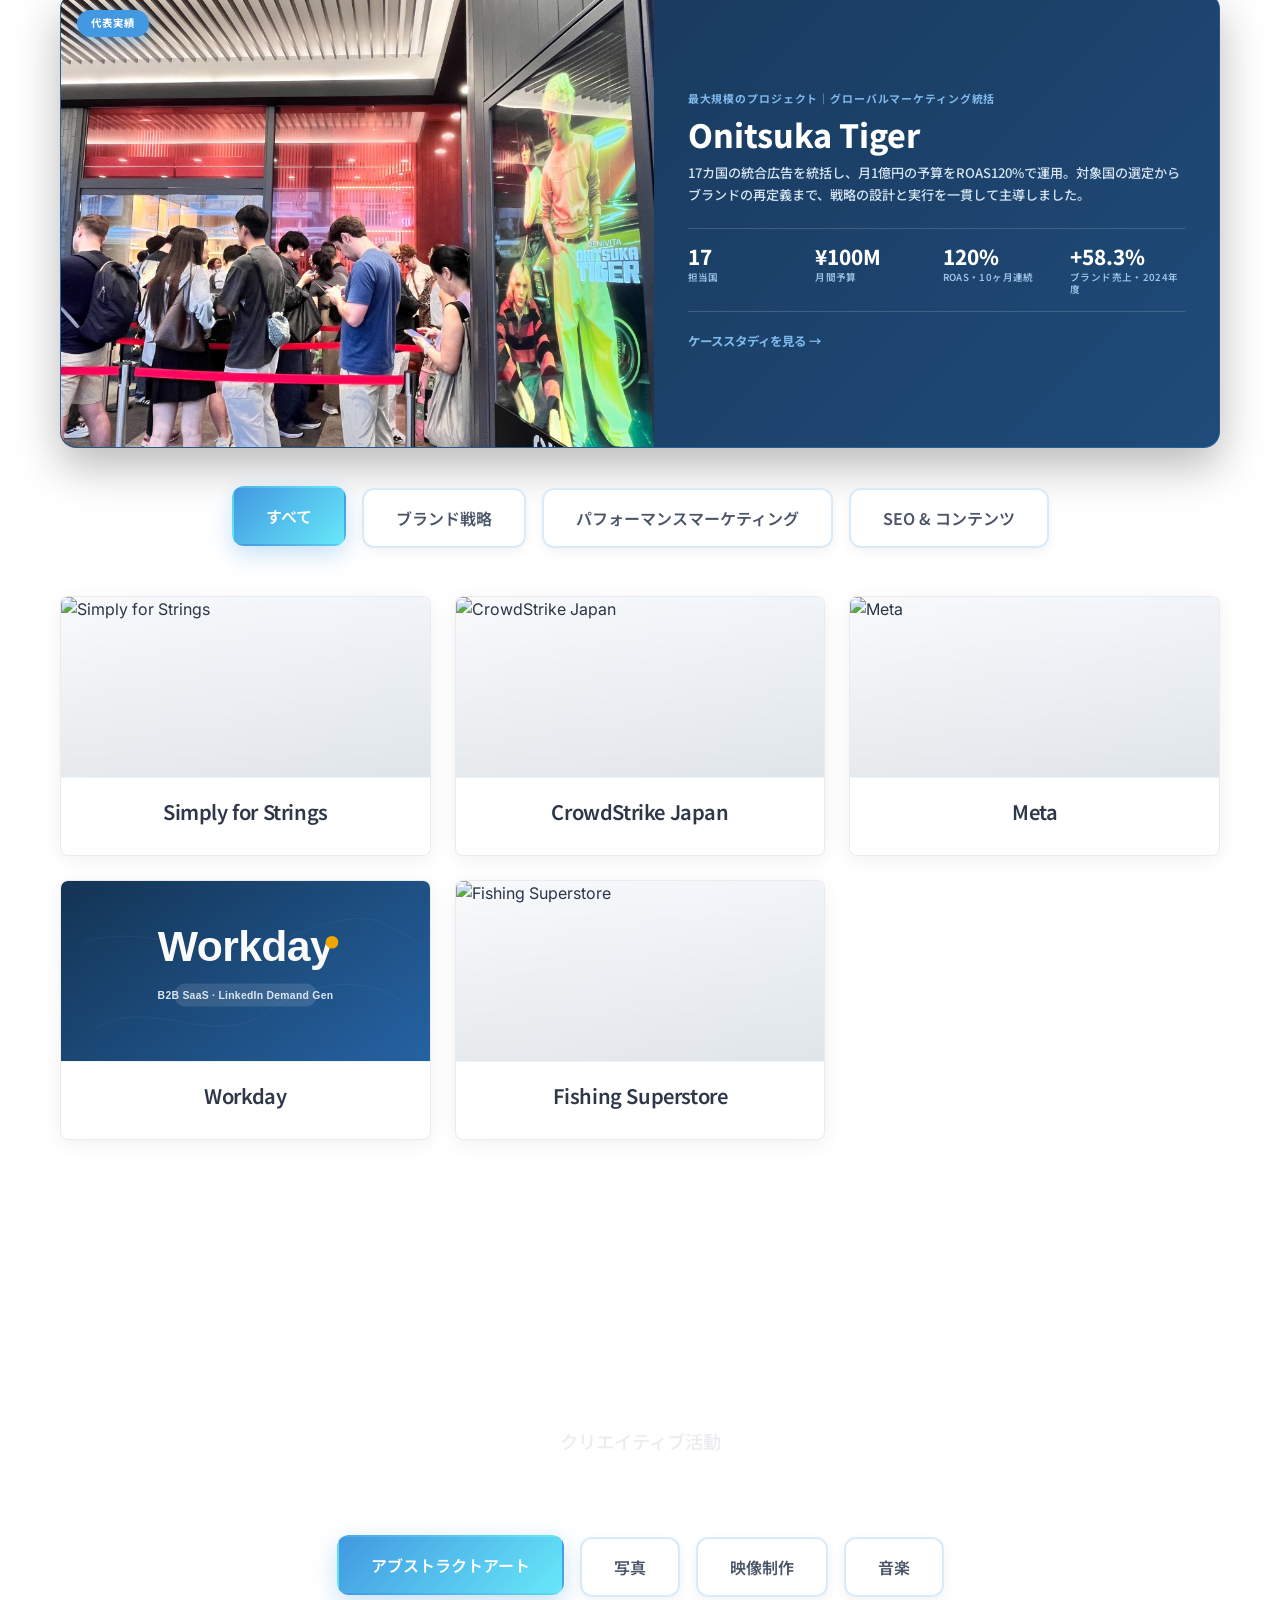
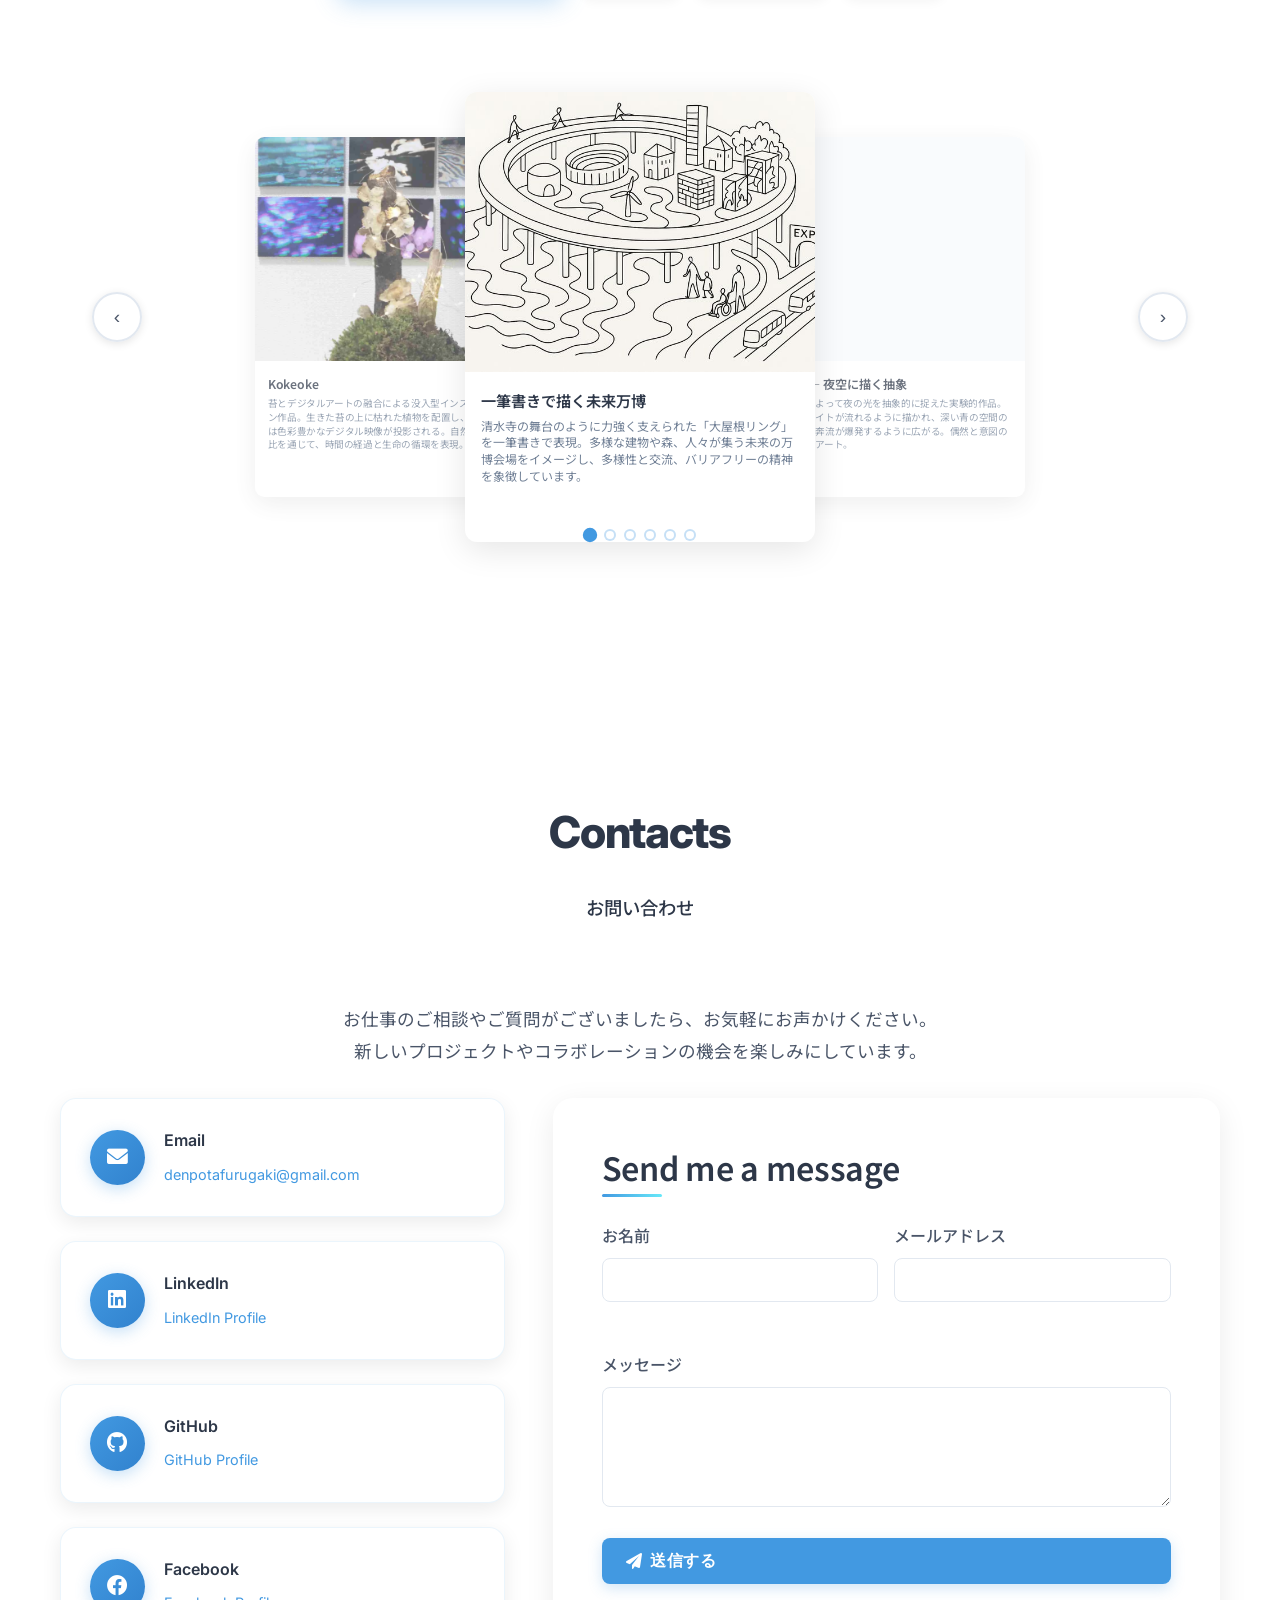
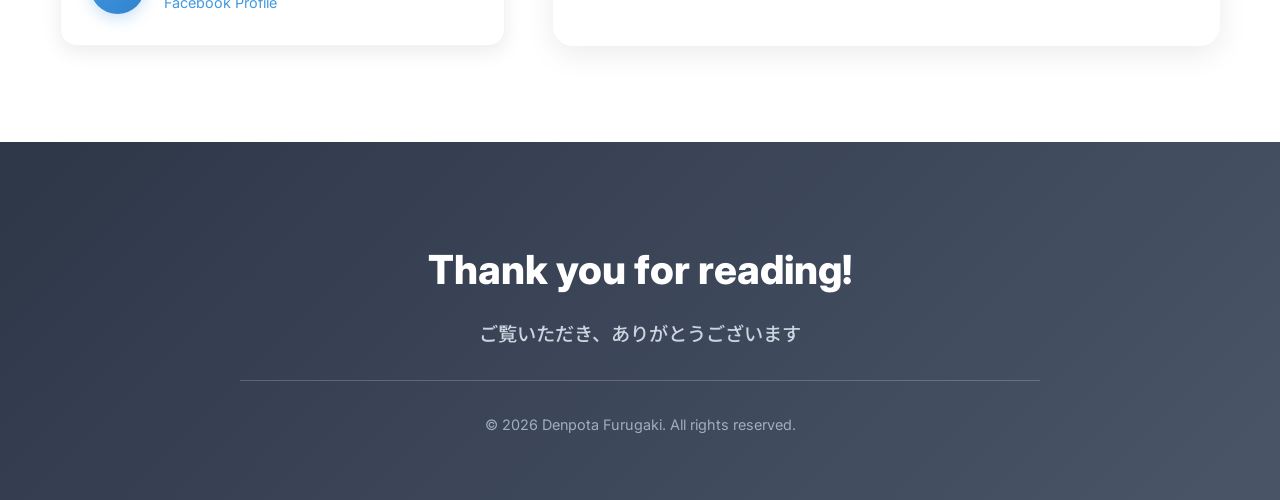
==== commit 4f038b0c: "Feature Onitsuka as flagship; add interview-sourced story; drop Koala Onitsuka Tiger: - Add "Market " ====
--- a/index.html
+++ b/index.html
@@ -319,6 +319,38 @@
                 <p class="section-subtitle japanese-subtitle" data-ja="主な実績" data-en="Achievements">主な実績</p>
             </div>
                 
+                <!-- Flagship Case Study: Onitsuka Tiger -->
+                <div class="flagship-case" onclick="openModal('caseStudyModal9')">
+                    <div class="flagship-media">
+                        <img loading="lazy" src="images/brands/onitsuka/IMG_8237.JPG" alt="Onitsuka Tiger">
+                        <span class="flagship-badge" data-ja="代表実績" data-en="Flagship Project">代表実績</span>
+                    </div>
+                    <div class="flagship-body">
+                        <span class="flagship-eyebrow" data-ja="最大規模のプロジェクト｜グローバルマーケティング統括" data-en="Largest Project I've Led | Global Marketing">最大規模のプロジェクト｜グローバルマーケティング統括</span>
+                        <h3 class="flagship-title">Onitsuka Tiger</h3>
+                        <p class="flagship-lede" data-ja="17カ国の統合広告を統括し、月1億円の予算をROAS120%で運用。対象国の選定からブランドの再定義まで、戦略の設計と実行を一貫して主導しました。" data-en="I directed integrated advertising across 17 countries on a ¥100M/month budget at 120% ROAS — owning everything from selecting the markets themselves to redefining what the brand stood for.">17カ国の統合広告を統括し、月1億円の予算をROAS120%で運用。対象国の選定からブランドの再定義まで、戦略の設計と実行を一貫して主導しました。</p>
+                        <div class="flagship-metrics">
+                            <div class="flagship-metric">
+                                <span class="flagship-metric-value">17</span>
+                                <span class="flagship-metric-label" data-ja="担当国" data-en="Countries">担当国</span>
+                            </div>
+                            <div class="flagship-metric">
+                                <span class="flagship-metric-value">¥100M</span>
+                                <span class="flagship-metric-label" data-ja="月間予算" data-en="Monthly Budget">月間予算</span>
+                            </div>
+                            <div class="flagship-metric">
+                                <span class="flagship-metric-value">120%</span>
+                                <span class="flagship-metric-label" data-ja="ROAS・10ヶ月連続" data-en="ROAS · 10 Months">ROAS・10ヶ月連続</span>
+                            </div>
+                            <div class="flagship-metric">
+                                <span class="flagship-metric-value">+58.3%</span>
+                                <span class="flagship-metric-label" data-ja="ブランド売上・2024年度" data-en="Brand Sales · FY2024">ブランド売上・2024年度</span>
+                            </div>
+                        </div>
+                        <span class="flagship-cta" data-ja="ケーススタディを見る →" data-en="View the full case study →">ケーススタディを見る →</span>
+                    </div>
+                </div>
+
                 <!-- Case Studies Tab Navigation -->
                 <div class="case-studies-tab-navigation">
                     <button class="case-study-tab-btn active" onclick="showCaseStudyTab('all')">
@@ -339,6 +371,42 @@
                 <div class="case-study-tab-content active" id="all-tab">
                     <div class="case-studies-grid">
 
+                        <!-- Simply for Strings -->
+                        <div class="case-study-item simply-case" onclick="openModal('caseStudyModal6')">
+                            <div class="case-study-image">
+                                <img loading="lazy" src="images/brands/simplyforstrings/simplyforstrings.webp" alt="Simply for Strings">
+                                <div class="case-study-category">Email Marketing</div>
+                            </div>
+                            <div class="case-study-title">Simply for Strings</div>
+                        </div>
+
+                        <!-- CrowdStrike Japan -->
+                        <div class="case-study-item crowdstrike-case" onclick="openModal('caseStudyModal8')">
+                            <div class="case-study-image">
+                                <img loading="lazy" src="images/brands/crowdstrike/crowdstrike.png" alt="CrowdStrike Japan">
+                                <div class="case-study-category">Cybersecurity</div>
+                            </div>
+                            <div class="case-study-title">CrowdStrike Japan</div>
+                        </div>
+
+                        <!-- Meta -->
+                        <div class="case-study-item meta-case" onclick="openModal('caseStudyModal7')">
+                            <div class="case-study-image">
+                                <img loading="lazy" src="images/brands/meta/meta_optimized.jpg" alt="Meta">
+                                <div class="case-study-category">Performance Marketing</div>
+                            </div>
+                            <div class="case-study-title">Meta</div>
+                        </div>
+
+                        <!-- Workday -->
+                        <div class="case-study-item workday-case" onclick="openModal('caseStudyModal10')">
+                            <div class="case-study-image">
+                                <img loading="lazy" src="images/brands/workday/workday.svg" alt="Workday">
+                                <div class="case-study-category">B2B SaaS</div>
+                            </div>
+                            <div class="case-study-title">Workday</div>
+                        </div>
+
                         <!-- Fishing Superstore -->
                         <div class="case-study-item fishing-case" onclick="openModal('caseStudyModal5')">
                             <div class="case-study-image">
@@ -346,61 +414,6 @@
                                 <div class="case-study-category">SEO</div>
                             </div>
                             <div class="case-study-title">Fishing Superstore</div>
-                        </div>
-                        
-                        
-                        <!-- Koala Living -->
-                        <div class="case-study-item koala-case" onclick="openModal('caseStudyModal4')">
-                            <div class="case-study-image">
-                                <img loading="lazy" src="images/brands/koalaliving/koalaliving.jpeg" alt="Koala Living">
-                                <div class="case-study-category">Omnichannel Marketing</div>
-                            </div>
-                            <div class="case-study-title">Koala Living</div>
-                        </div>
-                        
-                        <!-- Simply for Strings -->
-                        <div class="case-study-item simply-case" onclick="openModal('caseStudyModal6')">
-                            <div class="case-study-image">
-                                <img loading="lazy" src="images/brands/simplyforstrings/simplyforstrings.webp" alt="Simply for Strings">
-                                <div class="case-study-category">Email Marketing</div>
-                            </div>
-                            <div class="case-study-title">Simply for Strings</div>
-                        </div>
-
-                        <!-- Meta -->
-                        <div class="case-study-item meta-case" onclick="openModal('caseStudyModal7')">
-                            <div class="case-study-image">
-                                <img loading="lazy" src="images/brands/meta/meta_optimized.jpg" alt="Meta">
-                                <div class="case-study-category">Performance Marketing</div>
-                            </div>
-                            <div class="case-study-title">Meta</div>
-                        </div>
-
-                        <!-- CrowdStrike Japan -->
-                        <div class="case-study-item crowdstrike-case" onclick="openModal('caseStudyModal8')">
-                            <div class="case-study-image">
-                                <img loading="lazy" src="images/brands/crowdstrike/crowdstrike.png" alt="CrowdStrike Japan">
-                                <div class="case-study-category">Cybersecurity</div>
-                            </div>
-                            <div class="case-study-title">CrowdStrike Japan</div>
-                        </div>
-
-                        <!-- Workday -->
-                        <div class="case-study-item workday-case" onclick="openModal('caseStudyModal10')">
-                            <div class="case-study-image">
-                                <img loading="lazy" src="images/brands/workday/workday.svg" alt="Workday">
-                                <div class="case-study-category">B2B SaaS</div>
-                            </div>
-                            <div class="case-study-title">Workday</div>
-                        </div>
-
-                        <!-- Onitsuka Tiger -->
-                        <div class="case-study-item onitsuka-case" onclick="openModal('caseStudyModal9')">
-                            <div class="case-study-image">
-                                <img loading="lazy" src="images/brands/onitsuka/onitsuka.png" alt="Onitsuka Tiger">
-                                <div class="case-study-category">Global Marketing</div>
-                            </div>
-                            <div class="case-study-title">Onitsuka Tiger</div>
                         </div>
                             </div>
                         </div>
@@ -472,15 +485,6 @@
                             <div class="case-study-title">Fishing Superstore</div>
                         </div>
                         
-                        <!-- Koala Living -->
-                        <div class="case-study-item koala-case" onclick="openModal('caseStudyModal4')">
-                            <div class="case-study-image">
-                                <img loading="lazy" src="images/brands/koalaliving/koalaliving.jpeg" alt="Koala Living">
-                                <div class="case-study-category">Omnichannel Marketing</div>
-                            </div>
-                            <div class="case-study-title">Koala Living</div>
-                        </div>
-
                     </div>
                 </div>
         </div>
@@ -1162,43 +1166,6 @@
                     </div>
                 </div>
                 
-    <div id="caseStudyModal4" class="modal">
-        <div class="modal-content">
-            <span class="close" onclick="closeModal('caseStudyModal4')">&times;</span>
-            <h2 data-ja="Koala Living" data-en="Koala Living">Koala Living</h2>
-            <p class="project-subtitle" data-ja="SEO・SEM・SNS統合による広告成果最大化" data-en="Maximizing Ad Performance through Integrated SEO, SEM, and Social Strategy">SEO・SEM・SNS統合による広告成果最大化</p>
-            <div class="modal-body">
-                <div class="modal-body-left">
-                    <div class="koala-image-container">
-                        <img loading="lazy" src="images/brands/koalaliving/koalaliving.jpeg" alt="Koala Living Logo">
-                    </div>
-                    <a href="https://liondigital.com.au/case-studies/koala-living/" class="full-article-link" target="_blank">
-                        <i class="fas fa-arrow-right"></i>
-                        <span data-ja="記事をフルで見る" data-en="Read Full Article">記事をフルで見る</span>
-                    </a>
-                </div>
-                <div class="modal-body-right">
-                    <div class="project-description koala-case-content">
-                        <p data-ja="高品質なラグジュアリー家具を提供する Koala Living は、2店舗の新規出店後、在庫過多と店舗・オンライン来店数の減少という課題に直面していました。適切なリードを獲得し、売上の安定化を図るため、私たちはデータドリブンな広告戦略とUX改善を組み合わせたフルファネル施策を実行しました。" data-en="Koala Living, which provides high-quality luxury furniture, faced challenges of inventory overstock and declining foot traffic at both stores and online after opening two new locations. To acquire qualified leads and stabilize sales, we executed a full-funnel strategy combining data-driven advertising with UX improvements.">高品質なラグジュアリー家具を提供する Koala Living は、2店舗の新規出店後、在庫過多と店舗・オンライン来店数の減少という課題に直面していました。適切なリードを獲得し、売上の安定化を図るため、私たちはデータドリブンな広告戦略とUX改善を組み合わせたフルファネル施策を実行しました。</p>
-                        
-                        <h4 class="case-section-label" data-ja="アプローチ・戦略" data-en="Approach &amp; Strategy">アプローチ・戦略</h4>
-                        <p data-ja="まず、既存の「ストアオファー」ページを分析し、コンバージョン導線の欠如を特定。モバイル最適化されたランディングページを新たに構築し、ブランドの世界観と購入体験を直感的に伝えるデザインへと刷新しました。続いて、高精度のPPC広告で購買意欲の高い層を獲得し、さらにFacebookリターゲティングでは動画とバナー広告を活用してブランド認知を強化。オンラインとオフラインを横断したオムニチャネル・ファネルを形成しました。" data-en="First, we analyzed the existing 'Store Offer' page and identified gaps in the conversion funnel. We built a new mobile-optimized landing page, refreshing it with a design that intuitively communicates the brand's world and purchase experience. Next, we acquired high-purchase-intent audiences through high-precision PPC advertising, and strengthened brand awareness using video and banner ads in Facebook retargeting. This formed an omnichannel funnel spanning online and offline.">まず、既存の「ストアオファー」ページを分析し、コンバージョン導線の欠如を特定。モバイル最適化されたランディングページを新たに構築し、ブランドの世界観と購入体験を直感的に伝えるデザインへと刷新しました。続いて、高精度のPPC広告で購買意欲の高い層を獲得し、さらにFacebookリターゲティングでは動画とバナー広告を活用してブランド認知を強化。オンラインとオフラインを横断したオムニチャネル・ファネルを形成しました。</p>
-                        
-                        <h4 class="case-section-label" data-ja="使用プラットフォーム・ツール" data-en="Platforms &amp; Tools">使用プラットフォーム・ツール</h4>
-                        <ul class="case-tools">
-                            <li>Google Ads (PPC)</li>
-                            <li>Facebook Ads</li>
-                            <li>Landing Page / UX</li>
-                            <li>SEO</li>
-                        </ul>
-
-                        <p class="highlight-results" data-ja="結果、<strong>コンバージョン率49%達成</strong>、<strong>Facebookで21,000人リーチ</strong>、<strong>Google平均掲載順位210％改善</strong>と、短期間で顕著な成果を実現。停滞していた売上基盤を再構築し、Koala Livingのブランド価値を再び市場に浸透させました。" data-en="As a result, we achieved remarkable results in a short period: <strong>49% conversion rate</strong>, <strong>21,000 people reached on Facebook</strong>, and <strong>210% improvement in Google average ranking position</strong>. We rebuilt the stagnant sales foundation and once again permeated Koala Living's brand value into the market.">結果、<strong>コンバージョン率49%達成</strong>、<strong>Facebookで21,000人リーチ</strong>、<strong>Google平均掲載順位210％改善</strong>と、短期間で顕著な成果を実現。停滞していた売上基盤を再構築し、Koala Livingのブランド価値を再び市場に浸透させました。</p>
-                    </div>
-                </div>
-            </div>
-        </div>
-    </div>
-
     <!-- Case Study Modal 5: Fishing Superstore -->
     <div id="caseStudyModal5" class="modal">
         <div class="modal-content">
@@ -1280,10 +1247,12 @@
                         <p data-ja="オーストラリアの弦楽器ブランド Simply for Strings のCRM戦略リデザインプロジェクト。Klaviyoを活用し、データドリブンなマーケティングオートメーションをゼロから設計・構築しました。" data-en="A CRM strategy redesign for Simply for Strings, an Australian string-instrument brand — designing and building data-driven marketing automation from the ground up with Klaviyo.">オーストラリアの弦楽器ブランド Simply for Strings のCRM戦略リデザインプロジェクト。Klaviyoを活用し、データドリブンなマーケティングオートメーションをゼロから設計・構築しました。</p>
 
                         <h4 class="case-section-label" data-ja="担当役割" data-en="My Role">担当役割</h4>
-                        <p data-ja="CRM戦略のリデザインに携わり、Klaviyoによるマーケティングオートメーション構築を担当。ブランドのトーン＆マナーに基づくクリエイティブ最適化と、ファネル全体のパーソナライゼーション設計を主導しました。" data-en="I was involved in the CRM strategy redesign and responsible for building the Klaviyo marketing automation — leading creative optimization grounded in the brand's tone and manner, plus personalization design across the entire funnel.">CRM戦略のリデザインに携わり、Klaviyoによるマーケティングオートメーション構築を担当。ブランドのトーン＆マナーに基づくクリエイティブ最適化と、ファネル全体のパーソナライゼーション設計を主導しました。</p>
+                        <p data-ja="マーケティング部門の<strong>プロジェクトマネージャー</strong>として、<strong>リードジェネレーションの改善</strong>を担当。CRM戦略のリデザインとKlaviyoによるマーケティングオートメーション構築を主導し、ブランドのトーン＆マナーに基づくクリエイティブ最適化と、ファネル全体のパーソナライゼーション設計を担いました。" data-en="As <strong>Project Manager</strong> in the marketing department, I owned <strong>improving lead generation</strong>. I led the CRM strategy redesign and the Klaviyo marketing-automation build, along with creative optimization grounded in the brand's tone and manner and personalization design across the entire funnel.">マーケティング部門の<strong>プロジェクトマネージャー</strong>として、<strong>リードジェネレーションの改善</strong>を担当。CRM戦略のリデザインとKlaviyoによるマーケティングオートメーション構築を主導し、ブランドのトーン＆マナーに基づくクリエイティブ最適化と、ファネル全体のパーソナライゼーション設計を担いました。</p>
 
                         <h4 class="case-section-label" data-ja="アプローチ・戦略" data-en="Approach &amp; Strategy">アプローチ・戦略</h4>
-                        <p data-ja="データキャプチャ設計、セグメンテーション、メール／SMSフローの自動化を通じて、顧客一人ひとりに最適化された体験を構築。エモーショナルなブランド体験とデータ活用を両立させ、顧客のライフサイクル価値（LTV）の最大化を狙いました。" data-en="Through data-capture design, segmentation, and automated email/SMS flows, I built experiences optimized for each customer — balancing an emotional brand experience with data to maximize customer lifetime value (LTV).">データキャプチャ設計、セグメンテーション、メール／SMSフローの自動化を通じて、顧客一人ひとりに最適化された体験を構築。エモーショナルなブランド体験とデータ活用を両立させ、顧客のライフサイクル価値（LTV）の最大化を狙いました。</p>
+                        <p data-ja="Eメールマーケティングを起点に、複数の新しい打ち手を設計。中でも、楽器そのものを売り込むのではなく<strong>オンラインのライブレッスン</strong>を企画し、&quot;弦楽器メーカーの新しい魅せ方&quot;としてオーストラリア全土で大きな注目を獲得しました。Webサイト開発キャンペーンと組み合わせることで、集めた関心をサイトへのリードへと転換。「楽器を売る」から「演奏する体験を届ける」へと訴求を転換した、0→1の発想です。" data-en="Starting from email marketing, I designed several new plays. The standout: rather than pushing the instruments themselves, I ran <strong>online live lessons</strong> — a genuinely new way to present a string-instrument maker — which captured significant attention right across Australia. Paired with a website development campaign, that attention converted into leads on the site. It was a 0→1 shift in the pitch: from &quot;selling instruments&quot; to &quot;delivering the experience of playing.&quot;">Eメールマーケティングを起点に、複数の新しい打ち手を設計。中でも、楽器そのものを売り込むのではなく<strong>オンラインのライブレッスン</strong>を企画し、"弦楽器メーカーの新しい魅せ方"としてオーストラリア全土で大きな注目を獲得しました。Webサイト開発キャンペーンと組み合わせることで、集めた関心をサイトへのリードへと転換。「楽器を売る」から「演奏する体験を届ける」へと訴求を転換した、0→1の発想です。</p>
+
+                        <p data-ja="その上で、データキャプチャ設計、セグメンテーション、メール／SMSフローの自動化を通じて、顧客一人ひとりに最適化された体験を構築。エモーショナルなブランド体験とデータ活用を両立させ、顧客のライフサイクル価値（LTV）の最大化を狙いました。" data-en="On top of that, through data-capture design, segmentation, and automated email/SMS flows, I built experiences optimized for each individual customer — balancing an emotional brand experience with data to maximize customer lifetime value (LTV).">その上で、データキャプチャ設計、セグメンテーション、メール／SMSフローの自動化を通じて、顧客一人ひとりに最適化された体験を構築。エモーショナルなブランド体験とデータ活用を両立させ、顧客のライフサイクル価値（LTV）の最大化を狙いました。</p>
 
                         <h4 class="case-section-label" data-ja="使用プラットフォーム・ツール" data-en="Platforms &amp; Tools">使用プラットフォーム・ツール</h4>
                         <ul class="case-tools">
@@ -1291,6 +1260,8 @@
                             <li>Email Marketing</li>
                             <li>SMS</li>
                             <li>Segmentation</li>
+                            <li>Live Lessons</li>
+                            <li>Website Campaign</li>
                         </ul>
                         
                         <p class="highlight-results" data-ja="成果として、2023年11月の月間売上が<strong>前月比＋90％</strong>、自社チャネル収益が<strong>＋228％増</strong>を達成。さらに、新ウェルカムフローの収益は<strong>従来比10倍</strong>に成長し、開封率・クリック率・CVRすべての主要KPIで前年同期比の改善を実現しました。" data-en="As a result, we achieved <strong>90% month-over-month growth in November 2023 sales</strong> and <strong>228% increase in owned channel revenue</strong>. Furthermore, the new welcome flow revenue grew to <strong>10 times the previous level</strong>, achieving improvements in all key KPIs including open rate, click rate, and CVR compared to the same period last year.">成果として、2023年11月の月間売上が<strong>前月比＋90％</strong>、自社チャネル収益が<strong>＋228％増</strong>を達成。さらに、新ウェルカムフローの収益は<strong>従来比10倍</strong>に成長し、開封率・クリック率・CVRすべての主要KPIで前年同期比の改善を実現しました。</p>
@@ -1430,14 +1401,21 @@
                         <h4 class="case-section-label" data-ja="戦略・思考プロセス" data-en="Strategy &amp; Thinking">戦略・思考プロセス</h4>
                         <p data-ja="世界各国のSNS利用データを分析し、&quot;売れ筋&quot;と&quot;目指すブランドの方向性&quot;のバランスを自ら設計。定番のMEXICO 66に頼ればROASはさらに上げられましたが、あえて奇抜な新ブランディングを優先しながらROAS120％を10ヶ月連続で維持しました（＝0→1の差別化）。&quot;スポーツシューズ&quot;の枠を超えた新しいスポーツファッションのトレンド創出を狙い、訪日客に日本限定モデルを訴求して帰国後の継続購買につなげるインバウンド戦略も設計しました。" data-en="I analyzed global social-media usage data and personally balanced &quot;what sells&quot; against the brand direction I wanted to build. Leaning on the safe best-seller (MEXICO 66) could have pushed ROAS even higher, but I deliberately prioritized a bold new branding while still holding 120% ROAS for 10 straight months — a 0→1 differentiation play. Aiming to break Onitsuka out of the &quot;sports shoe&quot; category into a new sports-fashion trend, I also built an inbound strategy targeting visitors to Japan with Japan-exclusive models and converting them into repeat overseas buyers.">世界各国のSNS利用データを分析し、"売れ筋"と"目指すブランドの方向性"のバランスを自ら設計。定番のMEXICO 66に頼ればROASはさらに上げられましたが、あえて奇抜な新ブランディングを優先しながらROAS120％を10ヶ月連続で維持しました（＝0→1の差別化）。"スポーツシューズ"の枠を超えた新しいスポーツファッションのトレンド創出を狙い、訪日客に日本限定モデルを訴求して帰国後の継続購買につなげるインバウンド戦略も設計しました。</p>
 
+                        <h4 class="case-section-label" data-ja="市場選定・ICP設計" data-en="Market Selection &amp; ICP">市場選定・ICP設計</h4>
+                        <p data-ja="対象国の選定も自分の担当でした。①一人当たりGDPが一定以上 ②人口規模が一定以上 ③ファッションに手が届く新興国、という基準を自ら設計。さらに「Facebookを&quot;使っている&quot;だけでなく&quot;実際にそこで購入している&quot;人がどれだけいるか」というソーシャルコマースの実データで絞り込み、ブラジル・UAE・カタール・アルゼンチン・南アフリカ・欧州数カ国など<strong>17カ国</strong>に厳選しました。運用とレポートの複雑さを見据え、<strong>あえて17カ国以上には広げない</strong>というスコープ判断も自分で下しています（日本国内は対象外。ミッションは「海外で売る」ことでした）。" data-en="Country selection was mine to own. I designed the criteria myself: (1) GDP per capita above a threshold, (2) population above a threshold, and (3) newly industrializing markets where fashion was within reach. I narrowed further using real social-commerce data — not just who uses Facebook, but who actually buys through it — landing on <strong>17 countries</strong> including Brazil, the UAE, Qatar, Argentina, South Africa, and several European markets. I also <strong>deliberately capped the scope there</strong>: any wider and the operational and reporting complexity would have outrun what one PM could hold. (Japan was out of scope — the mission was explicitly to sell overseas.)">対象国の選定も自分の担当でした。①一人当たりGDPが一定以上 ②人口規模が一定以上 ③ファッションに手が届く新興国、という基準を自ら設計。さらに「Facebookを"使っている"だけでなく"実際にそこで購入している"人がどれだけいるか」というソーシャルコマースの実データで絞り込み、ブラジル・UAE・カタール・アルゼンチン・南アフリカ・欧州数カ国など<strong>17カ国</strong>に厳選しました。運用とレポートの複雑さを見据え、<strong>あえて17カ国以上には広げない</strong>というスコープ判断も自分で下しています（日本国内は対象外。ミッションは「海外で売る」ことでした）。</p>
+
+                        <p data-ja="ICPは「ファッションに関心を持てる段階にあり、英語で広告を理解でき、ECで購入できる可処分所得を持つ、新興国の教育層」とシンプルに定義。ハイエンド志向かつユニセックス需要を狙いました。<strong>Metaでキャリアを始めた経験から広告配信アルゴリズムを内側から理解しており</strong>、機械学習が最も働く形にチューニングできたことも、ROAS維持を支えています。" data-en="I defined the ICP simply: educated consumers in newly industrializing markets who were at a stage to care about fashion, could understand English-language ads, and had the disposable income to buy via e-commerce — skewing high-end and unisex. <strong>Having started my career at Meta, I understood the ad-delivery algorithms from the inside</strong> and could tune campaigns so machine learning did the heavy lifting, which underpinned the sustained ROAS.">ICPは「ファッションに関心を持てる段階にあり、英語で広告を理解でき、ECで購入できる可処分所得を持つ、新興国の教育層」とシンプルに定義。ハイエンド志向かつユニセックス需要を狙いました。<strong>Metaでキャリアを始めた経験から広告配信アルゴリズムを内側から理解しており</strong>、機械学習が最も働く形にチューニングできたことも、ROAS維持を支えています。</p>
+
                         <h4 class="case-section-label" data-ja="使用プラットフォーム・ツール" data-en="Platforms &amp; Tools">使用プラットフォーム・ツール</h4>
                         <ul class="case-tools">
                             <li>Google Ads</li>
                             <li>Meta Ads</li>
                             <li>Google Analytics</li>
                             <li>Google Tag Manager</li>
-                            <li>Klaviyo</li>
+                            <li>GPT-4</li>
+                            <li>Self-Built Ops Tool</li>
                         </ul>
+                        <p data-ja="さらに、自身のエンジニアリングスキルと、当時リリースされたばかりのGPT-4を活用し、<strong>チーム全員が使える業務ツールを自作</strong>。全タスクの進捗を一元管理できるうえ、CSVをダウンロードするだけで<strong>レポートとインサイトが自動生成される</strong>仕組みを構築し、チーム全体の運用効率を引き上げました。" data-en="On top of that, I used my own engineering skills and GPT-4 — newly released at the time — to <strong>build an in-house tool the entire team could use</strong>. It centralized progress tracking for every task and <strong>auto-generated reports and insights</strong> the moment a CSV was downloaded, lifting the operating efficiency of the whole team.">さらに、自身のエンジニアリングスキルと、当時リリースされたばかりのGPT-4を活用し、<strong>チーム全員が使える業務ツールを自作</strong>。全タスクの進捗を一元管理できるうえ、CSVをダウンロードするだけで<strong>レポートとインサイトが自動生成される</strong>仕組みを構築し、チーム全体の運用効率を引き上げました。</p>
 
                         <h4 class="case-section-label" data-ja="チーム・マネジメント" data-en="Team &amp; Management">チーム・マネジメント</h4>
                         <p data-ja="マレーシア拠点に約半年駐在し、①制作 ②広告運用 ③オーガニックSNS の<strong>3名のチームリーダーを英語で直接ディレクション</strong>（各リーダーが配下チームを統括）。クリエイティブ品質基準の設定・進行管理に加え、媒体・代理店との折衝も担当しました。クライアント窓口担当からは&quot;古垣のおかげでブランディングを刷新できた&quot;と高い評価を得ています。" data-en="During a ~6-month posting in Malaysia, I <strong>directed 3 team leads in English</strong> — (1) creative, (2) ad operations, (3) organic social — each running their own sub-team. Beyond setting creative quality standards and managing delivery, I negotiated with media and agencies. The client lead credited me directly with renewing Onitsuka's branding.">マレーシア拠点に約半年駐在し、①制作 ②広告運用 ③オーガニックSNS の<strong>3名のチームリーダーを英語で直接ディレクション</strong>（各リーダーが配下チームを統括）。クリエイティブ品質基準の設定・進行管理に加え、媒体・代理店との折衝も担当しました。クライアント窓口担当からは"古垣のおかげでブランディングを刷新できた"と高い評価を得ています。</p>
--- a/styles.css
+++ b/styles.css
@@ -5476,6 +5476,164 @@
     margin-bottom: 0;
     font-size: 0.8rem;
     font-weight: 400;
+}
+
+/* ===== Flagship Case Study (Onitsuka Tiger) ===== */
+/* Full-width hero that elevates the signature project above the tab grid. */
+.flagship-case {
+    display: grid;
+    grid-template-columns: minmax(0, 1.05fr) minmax(0, 1fr);
+    gap: 0;
+    margin: 0 0 2.5rem;
+    border-radius: 16px;
+    overflow: hidden;
+    background: linear-gradient(135deg, #16324f 0%, #1f4b7a 100%);
+    border: 1px solid rgba(66, 153, 225, 0.35);
+    box-shadow: 0 18px 45px rgba(0, 0, 0, 0.28);
+    cursor: pointer;
+    transition: transform 0.35s cubic-bezier(0.25, 0.46, 0.45, 0.94), box-shadow 0.35s ease, border-color 0.35s ease;
+}
+
+.flagship-case:hover {
+    transform: translateY(-4px);
+    border-color: rgba(66, 153, 225, 0.75);
+    box-shadow: 0 26px 60px rgba(0, 0, 0, 0.38);
+}
+
+.flagship-media {
+    position: relative;
+    min-height: 340px;
+    overflow: hidden;
+}
+
+.flagship-media img {
+    width: 100%;
+    height: 100%;
+    object-fit: cover;
+    object-position: center;
+    transition: transform 0.5s cubic-bezier(0.25, 0.46, 0.45, 0.94);
+}
+
+.flagship-case:hover .flagship-media img {
+    transform: scale(1.04);
+}
+
+.flagship-badge {
+    position: absolute;
+    top: 1rem;
+    left: 1rem;
+    z-index: 2;
+    font-family: 'Noto Sans JP', sans-serif;
+    font-size: 0.65rem;
+    font-weight: 700;
+    letter-spacing: 0.12em;
+    text-transform: uppercase;
+    color: #ffffff;
+    background: #4299e1;
+    border-radius: 999px;
+    padding: 0.32rem 0.85rem;
+    box-shadow: 0 4px 14px rgba(66, 153, 225, 0.5);
+}
+
+.flagship-body {
+    padding: 2rem 2.1rem;
+    display: flex;
+    flex-direction: column;
+    justify-content: center;
+    font-family: 'Noto Sans JP', sans-serif;
+}
+
+.flagship-eyebrow {
+    font-size: 0.68rem;
+    font-weight: 700;
+    letter-spacing: 0.08em;
+    text-transform: uppercase;
+    color: #7fb9ec;
+    margin-bottom: 0.55rem;
+}
+
+.flagship-title {
+    font-size: 2rem;
+    font-weight: 800;
+    color: #ffffff;
+    margin: 0 0 0.6rem;
+    line-height: 1.15;
+}
+
+.flagship-lede {
+    font-size: 0.82rem;
+    line-height: 1.65;
+    color: #d6e4f2;
+    margin: 0 0 1.4rem;
+    font-weight: 500;
+}
+
+.flagship-metrics {
+    display: grid;
+    grid-template-columns: repeat(4, minmax(0, 1fr));
+    gap: 0.75rem;
+    padding: 1rem 0;
+    border-top: 1px solid rgba(255, 255, 255, 0.16);
+    border-bottom: 1px solid rgba(255, 255, 255, 0.16);
+    margin-bottom: 1.2rem;
+}
+
+.flagship-metric {
+    display: flex;
+    flex-direction: column;
+    gap: 0.2rem;
+    min-width: 0;
+}
+
+.flagship-metric-value {
+    font-size: 1.28rem;
+    font-weight: 800;
+    color: #ffffff;
+    line-height: 1.1;
+}
+
+.flagship-metric-label {
+    font-size: 0.6rem;
+    font-weight: 600;
+    letter-spacing: 0.04em;
+    color: #9dc4e6;
+    line-height: 1.3;
+}
+
+.flagship-cta {
+    font-size: 0.78rem;
+    font-weight: 700;
+    color: #7fb9ec;
+    transition: color 0.3s ease, transform 0.3s ease;
+    align-self: flex-start;
+}
+
+.flagship-case:hover .flagship-cta {
+    color: #ffffff;
+    transform: translateX(4px);
+}
+
+@media (max-width: 900px) {
+    .flagship-case {
+        grid-template-columns: 1fr;
+    }
+
+    .flagship-media {
+        min-height: 220px;
+    }
+
+    .flagship-body {
+        padding: 1.5rem 1.35rem;
+    }
+
+    .flagship-title {
+        font-size: 1.6rem;
+    }
+
+    .flagship-metrics {
+        grid-template-columns: repeat(2, minmax(0, 1fr));
+        gap: 0.9rem;
+    }
 }
 
 /* ===== Structured Case-Study Section Labels (marketing detail) ===== */
